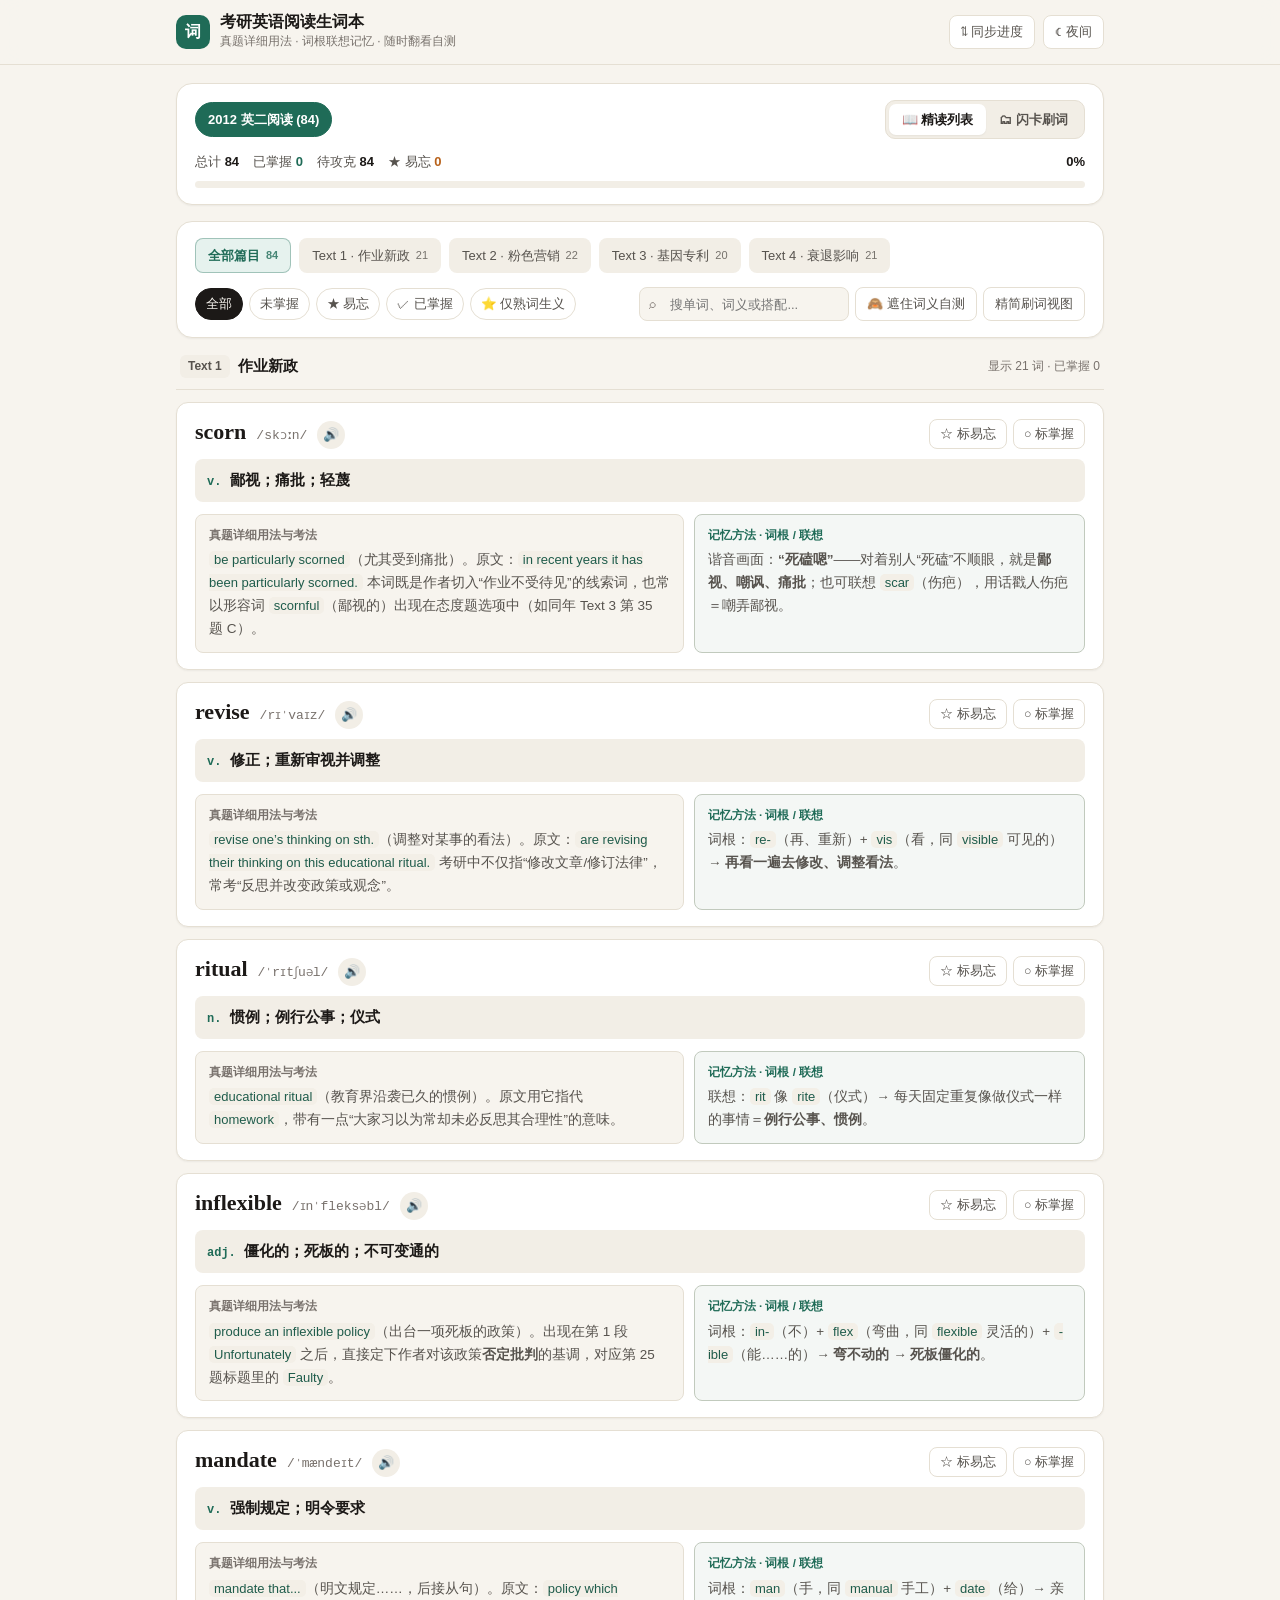
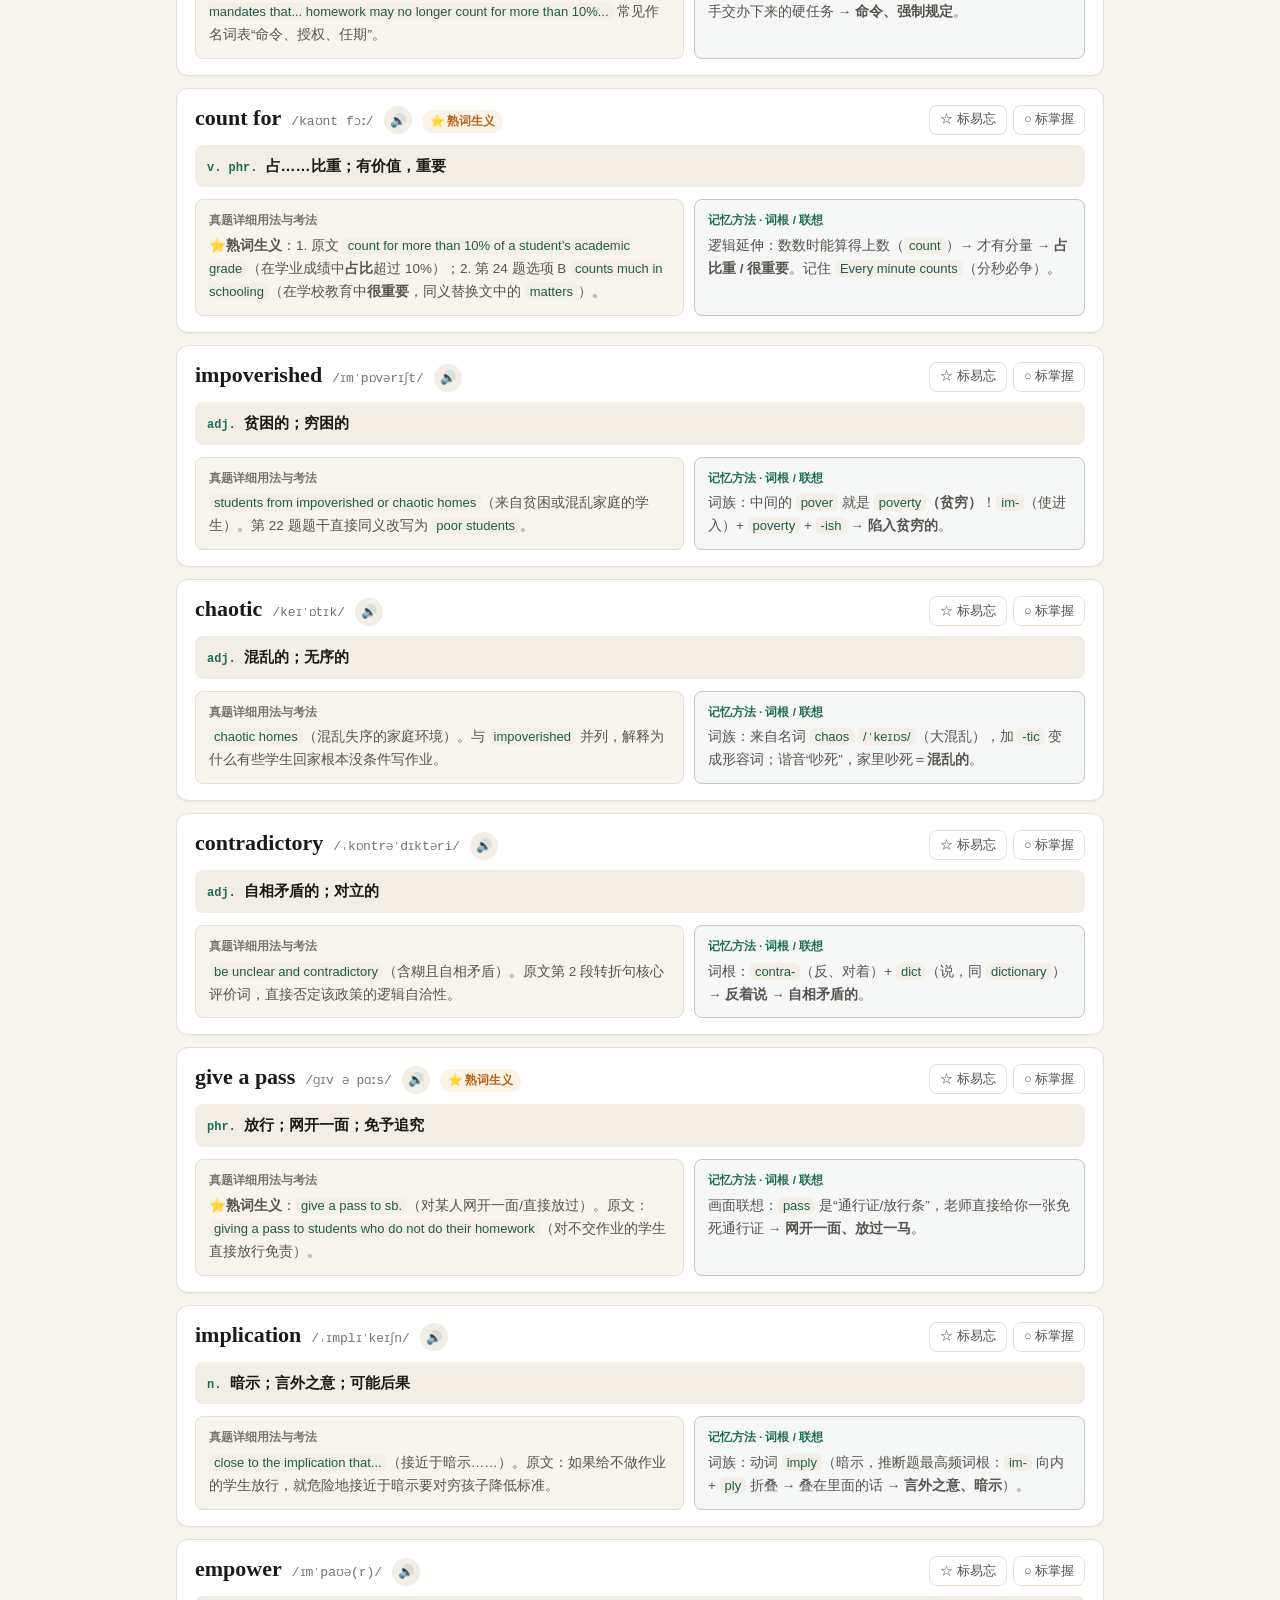
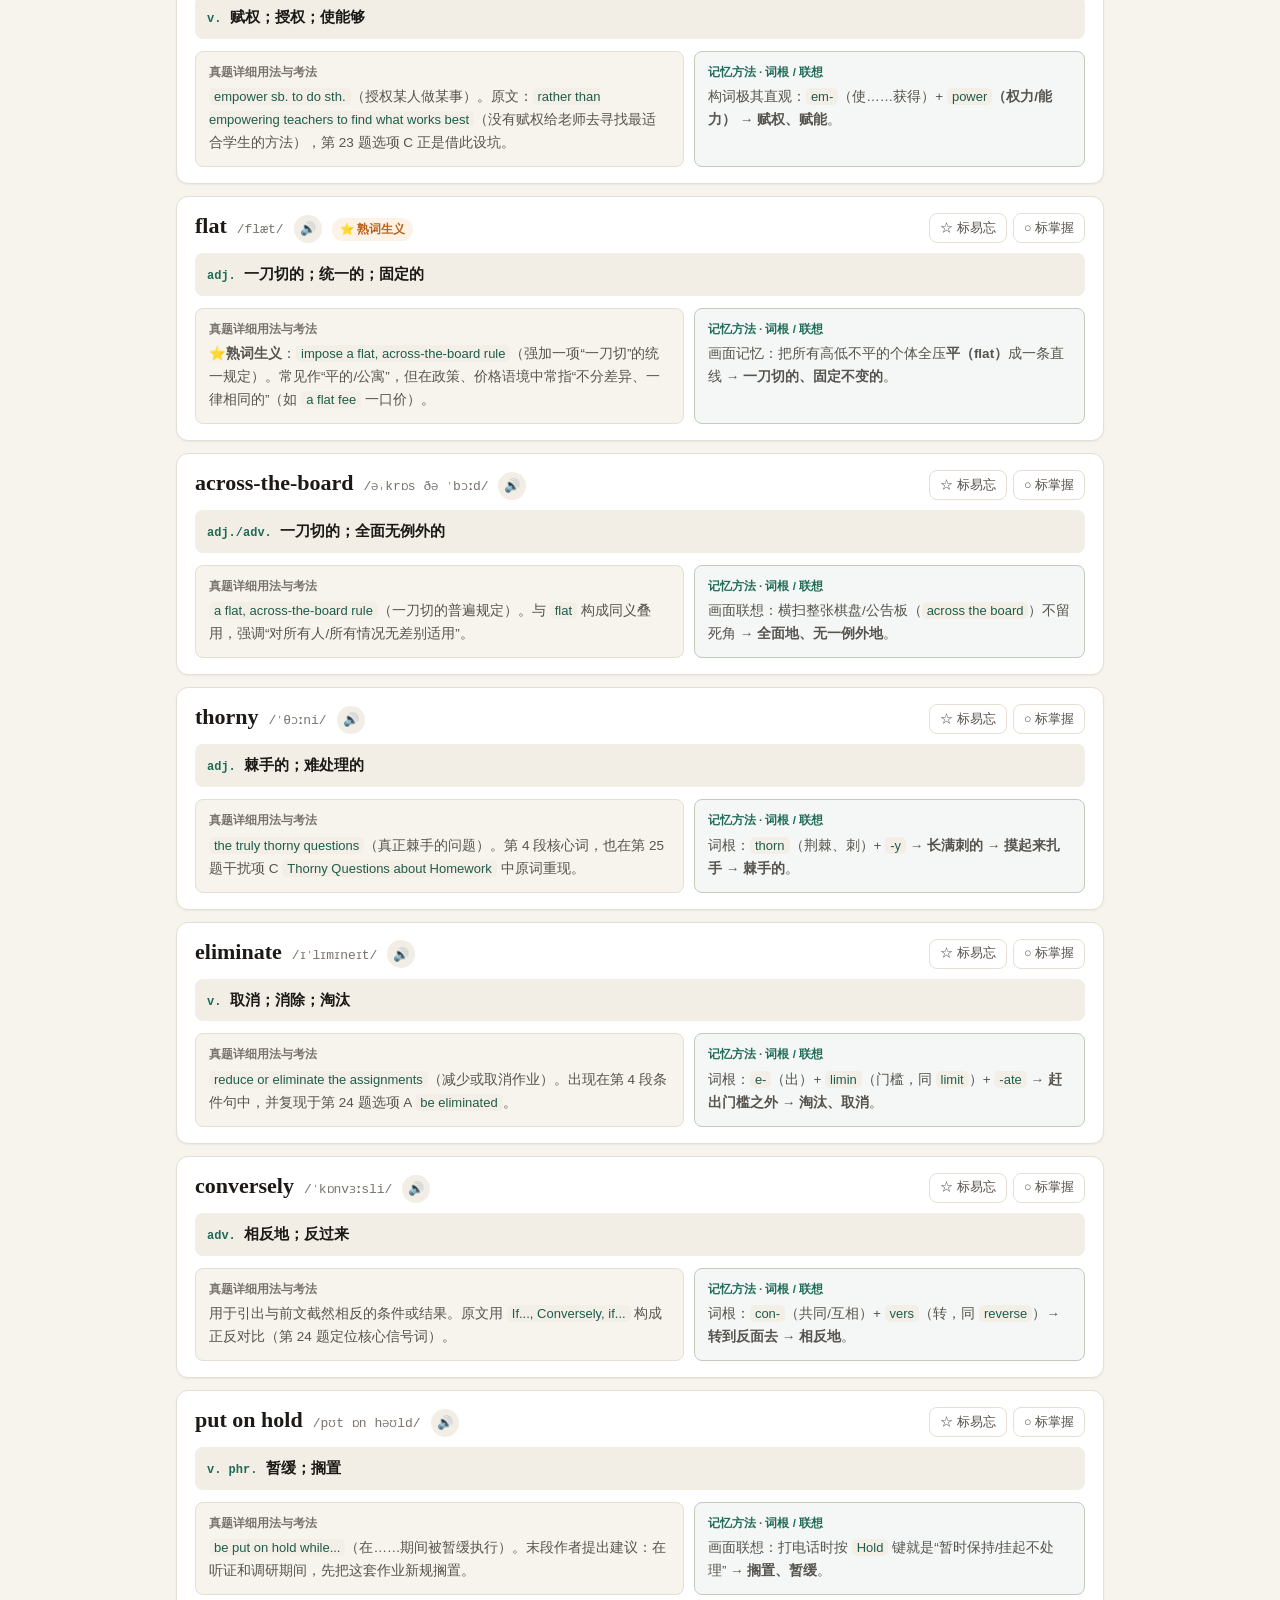
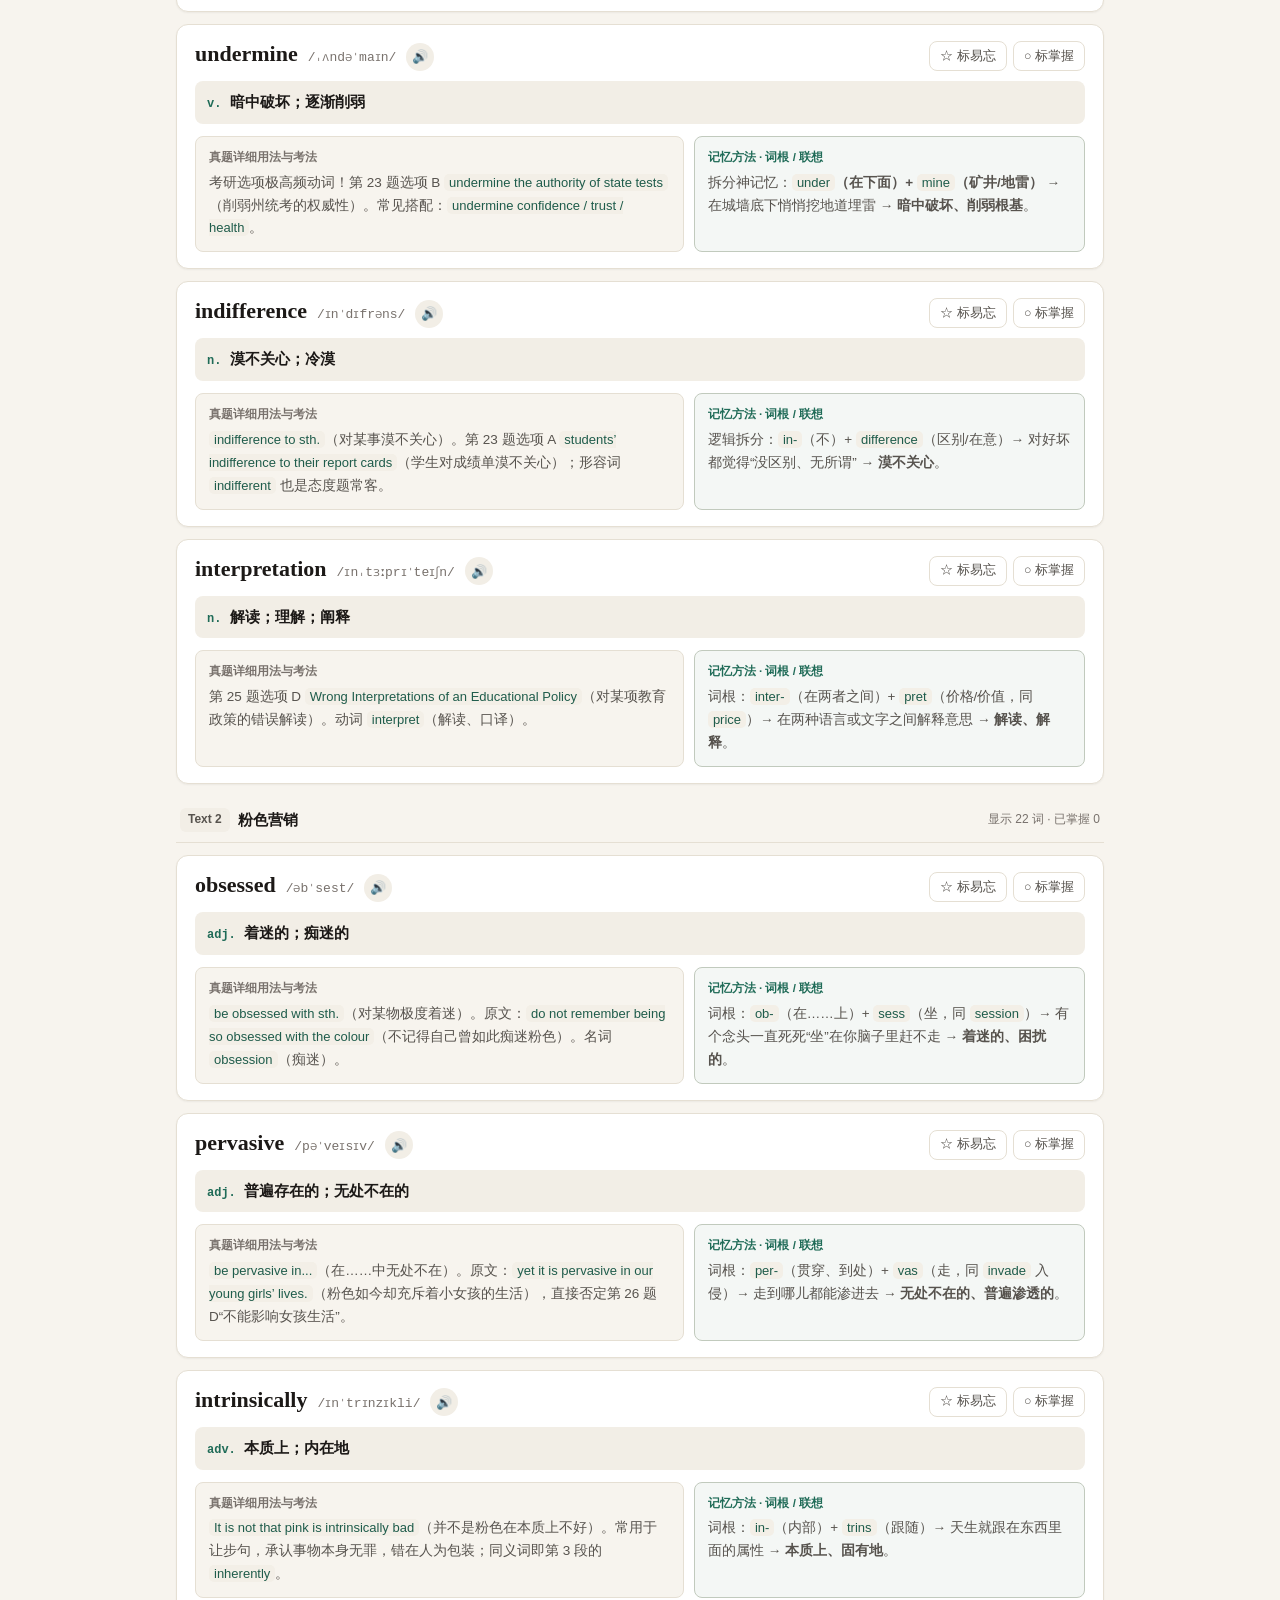
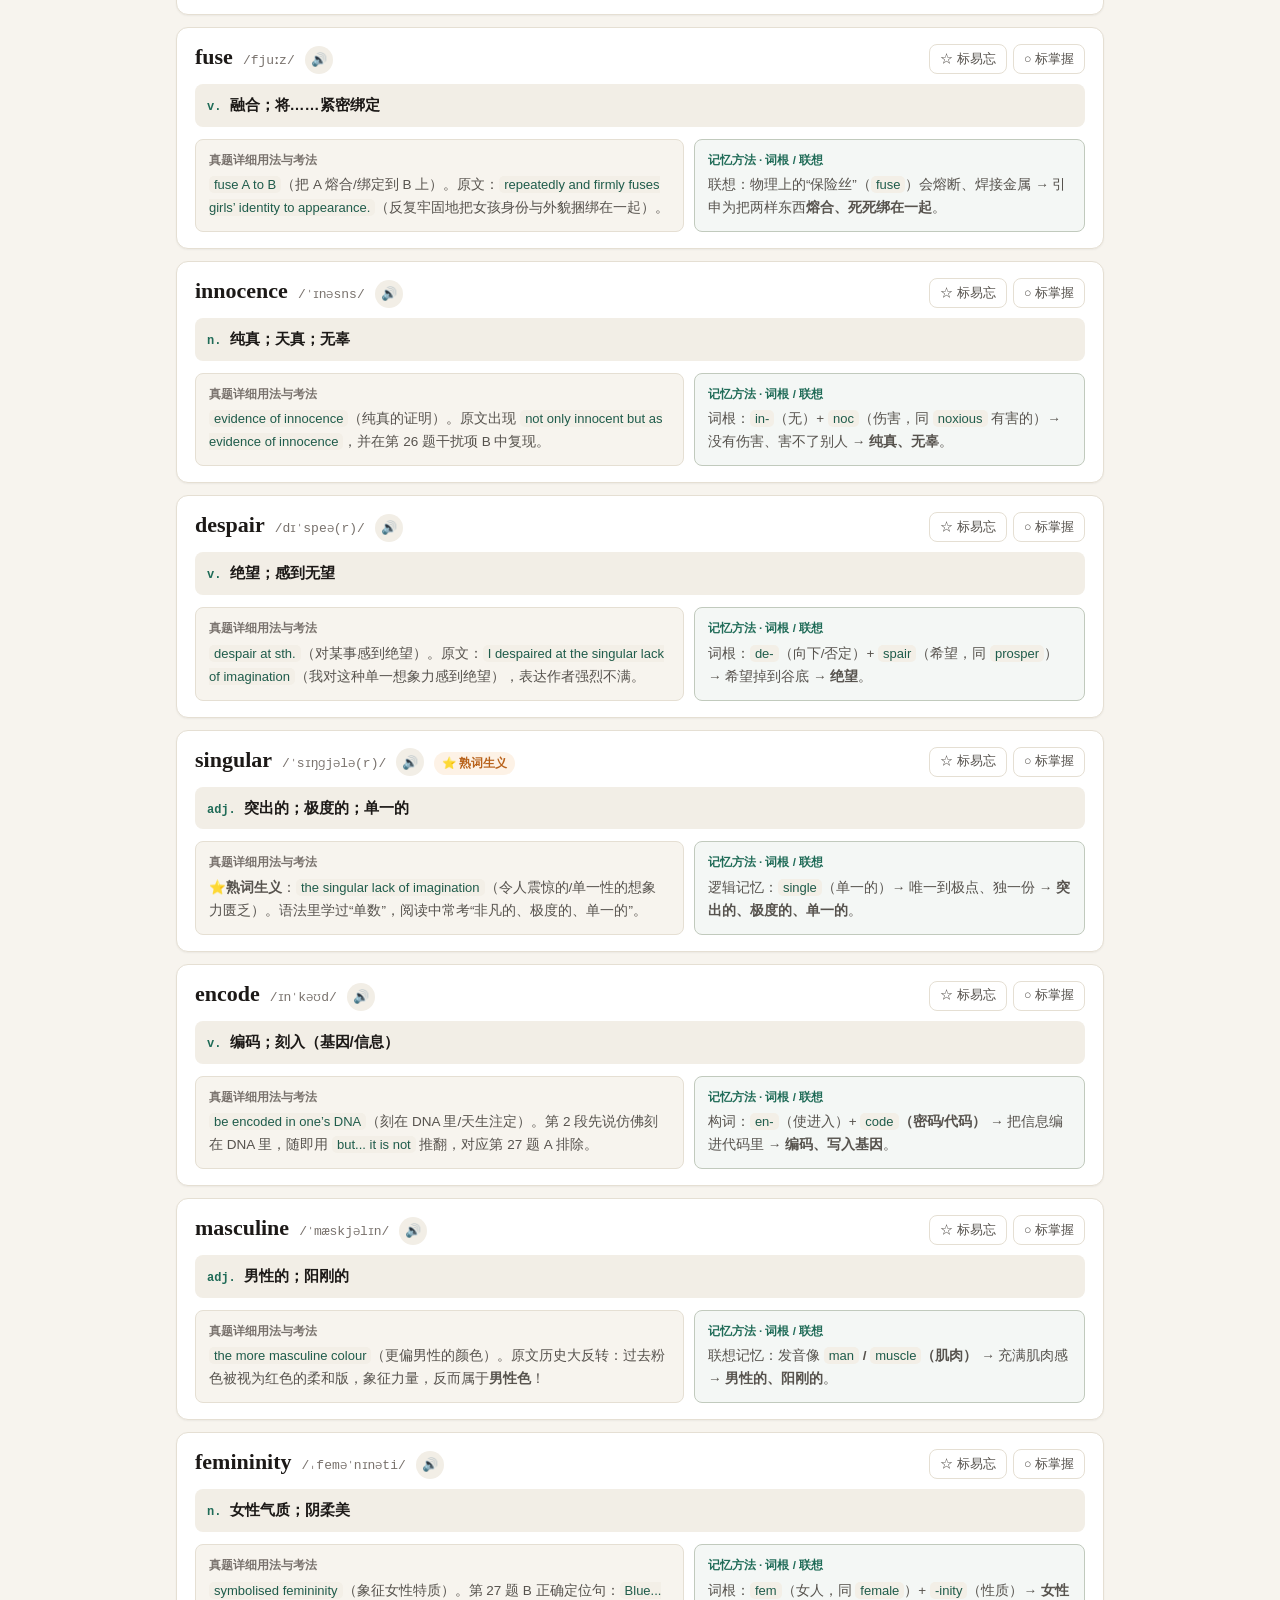
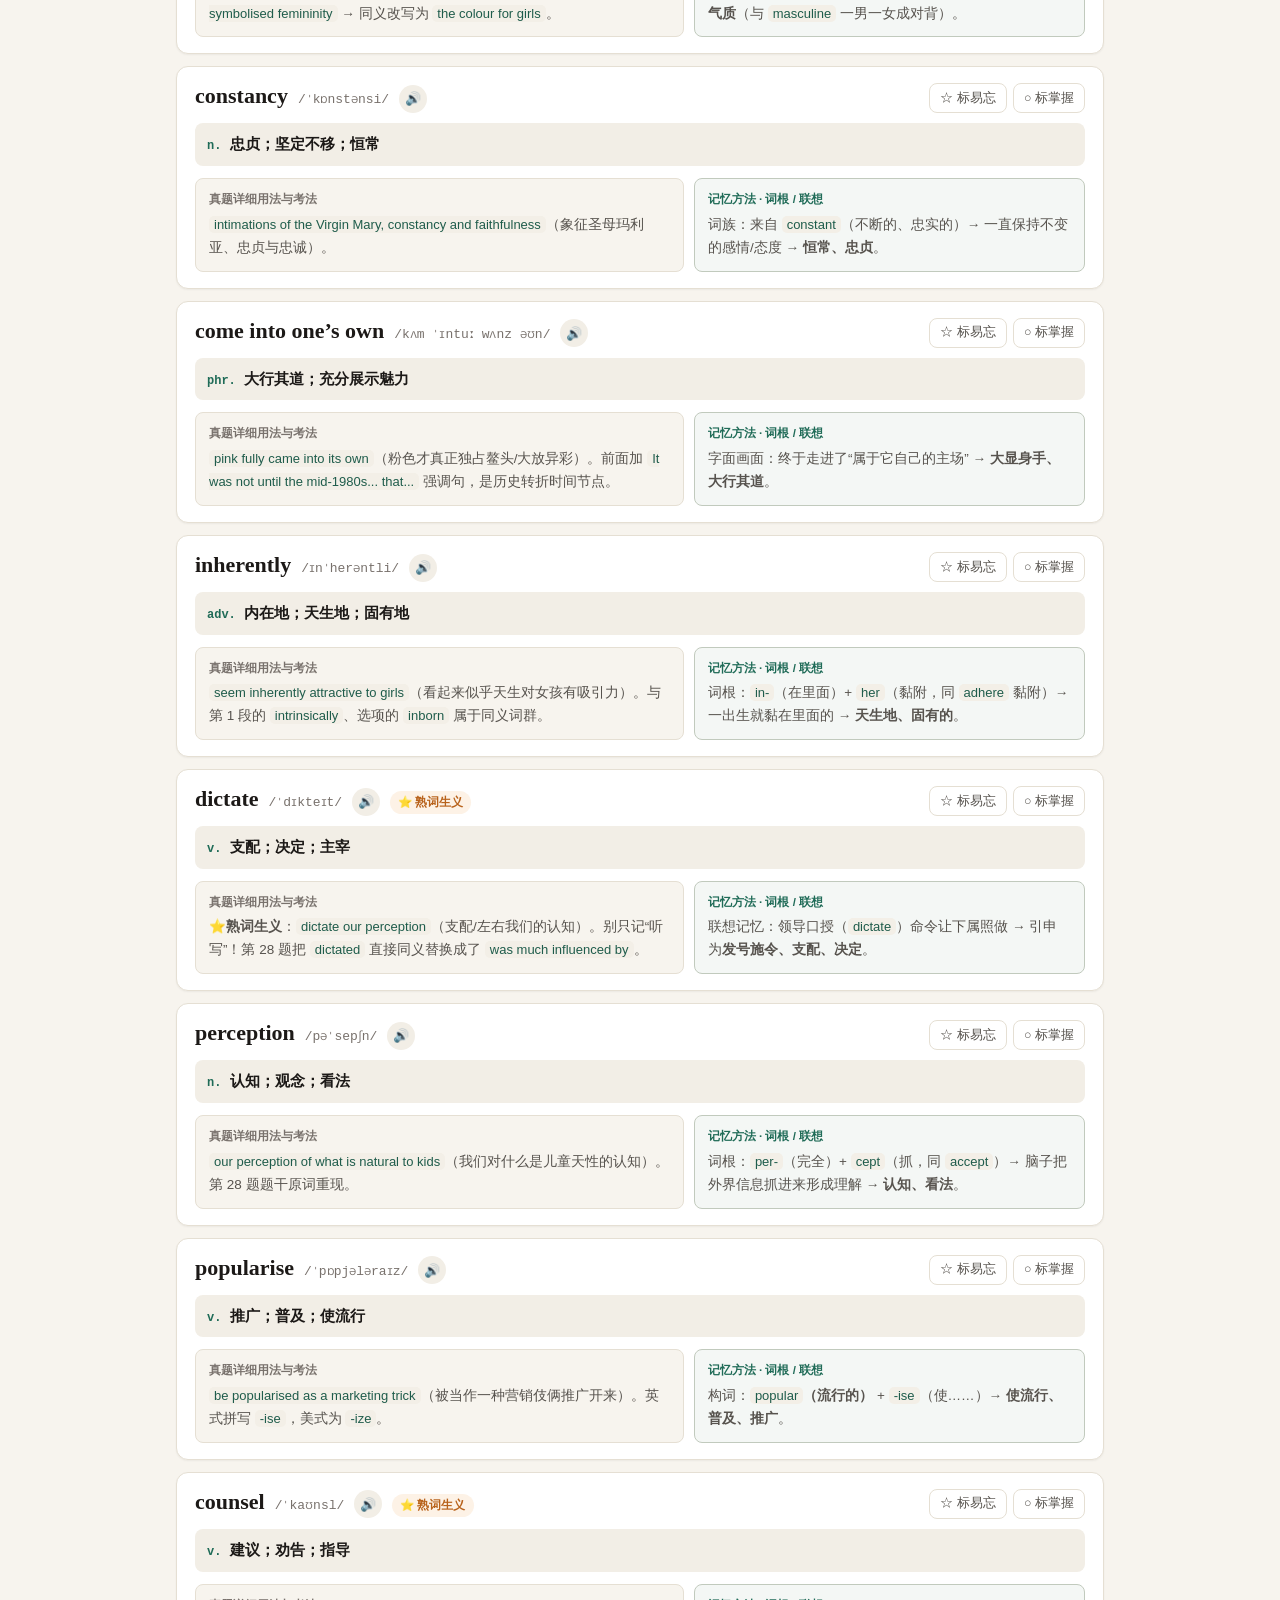
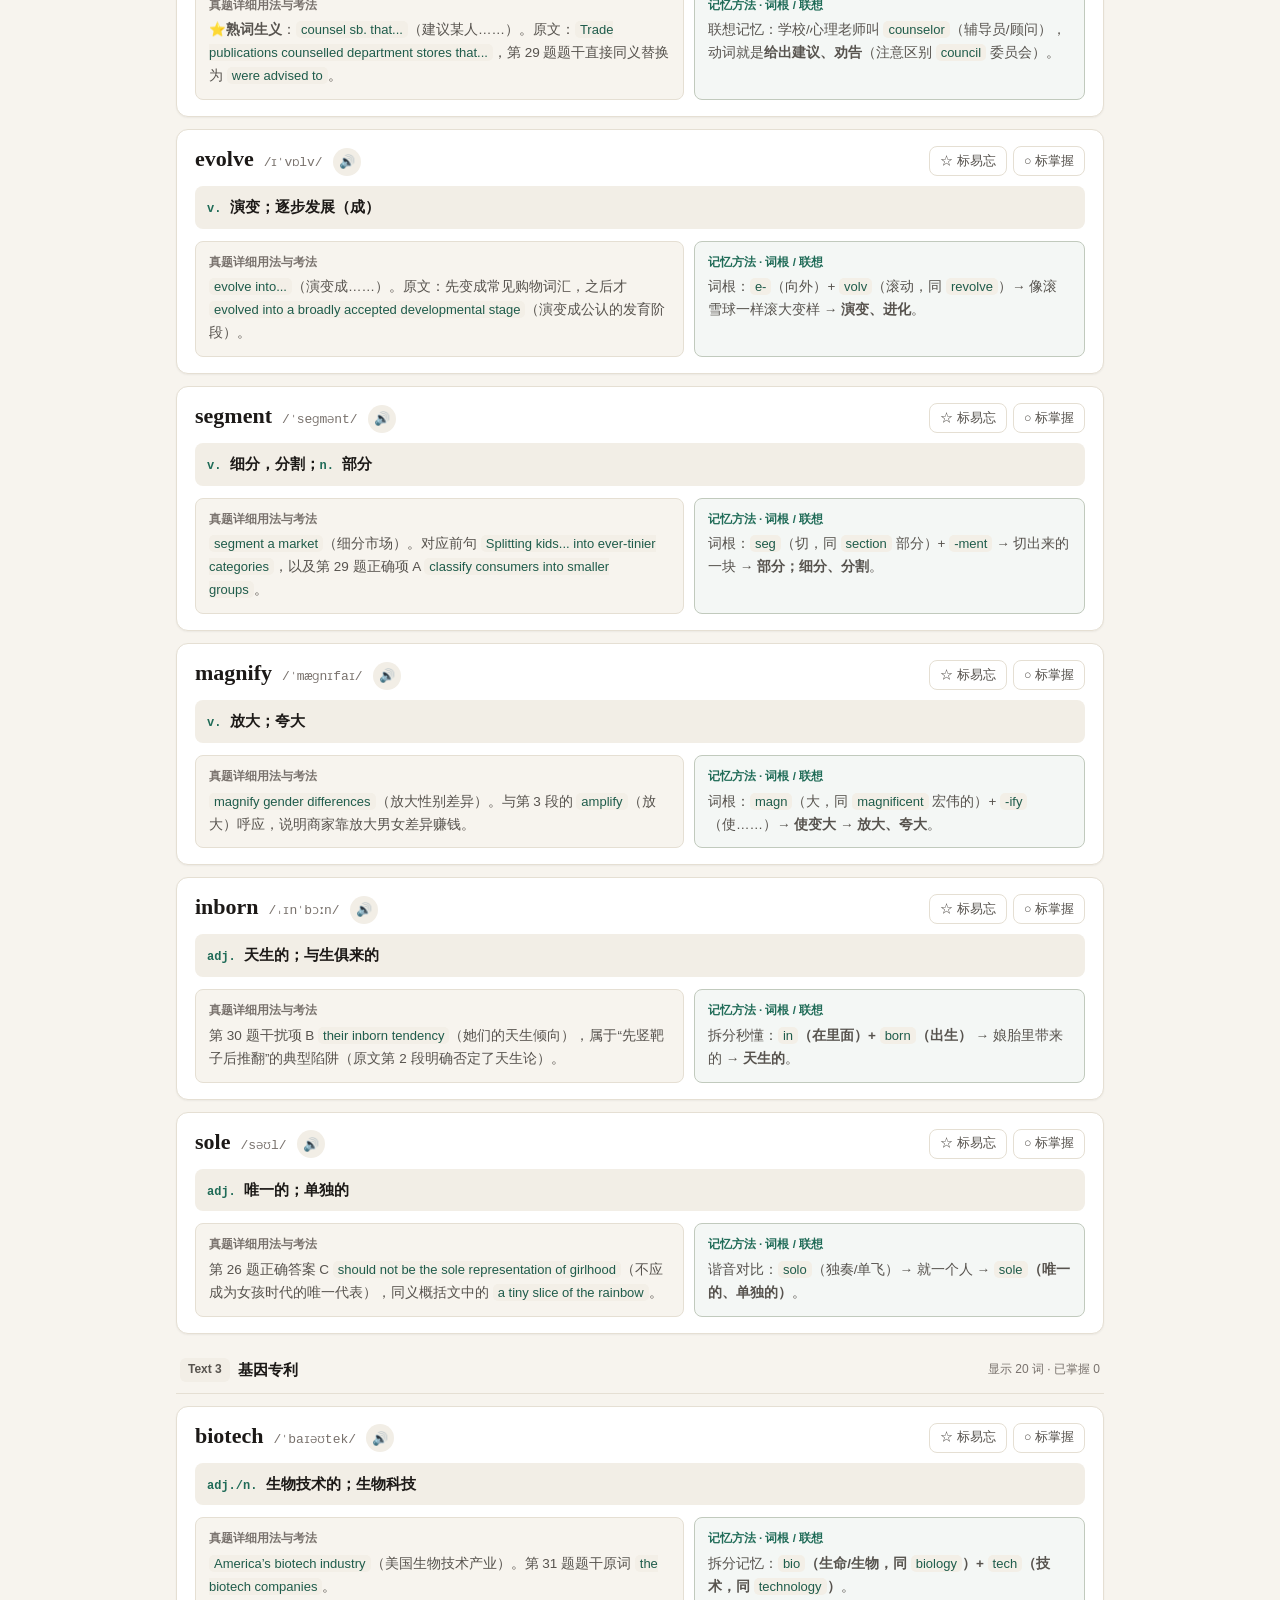
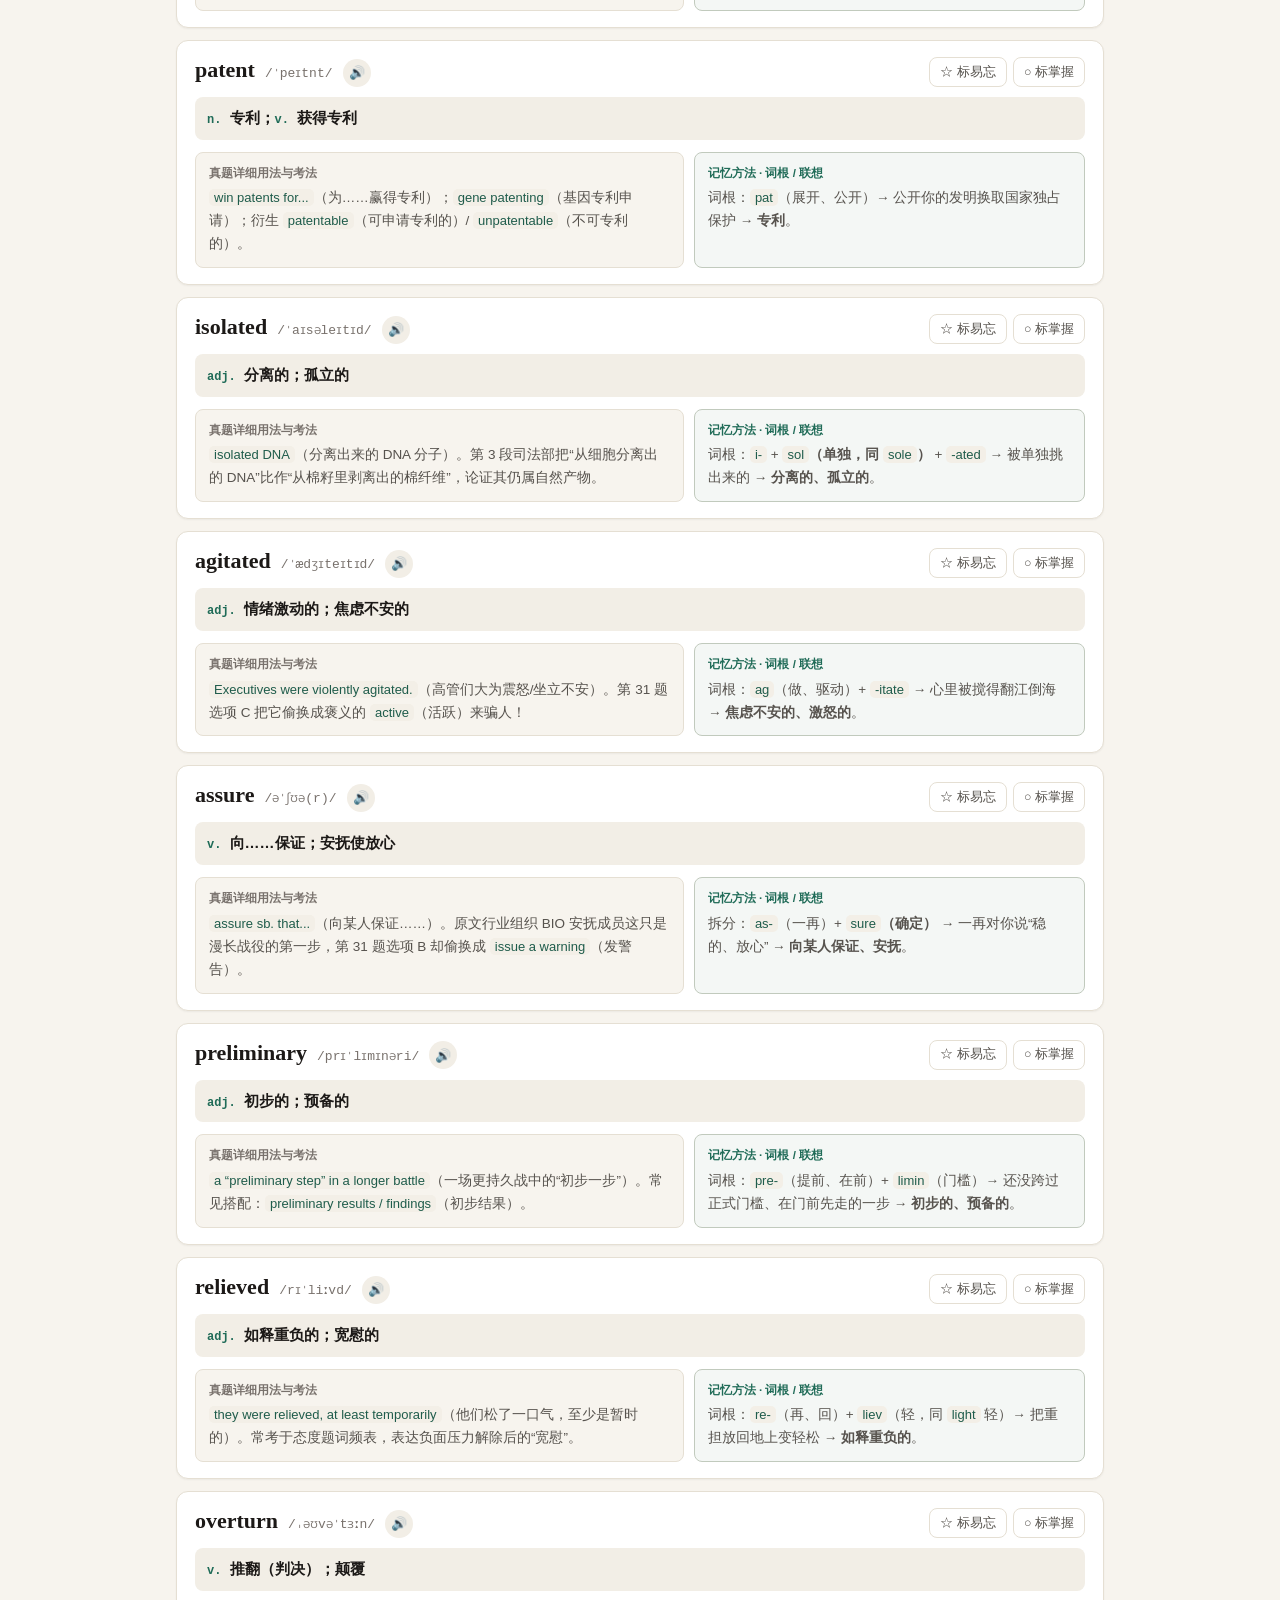
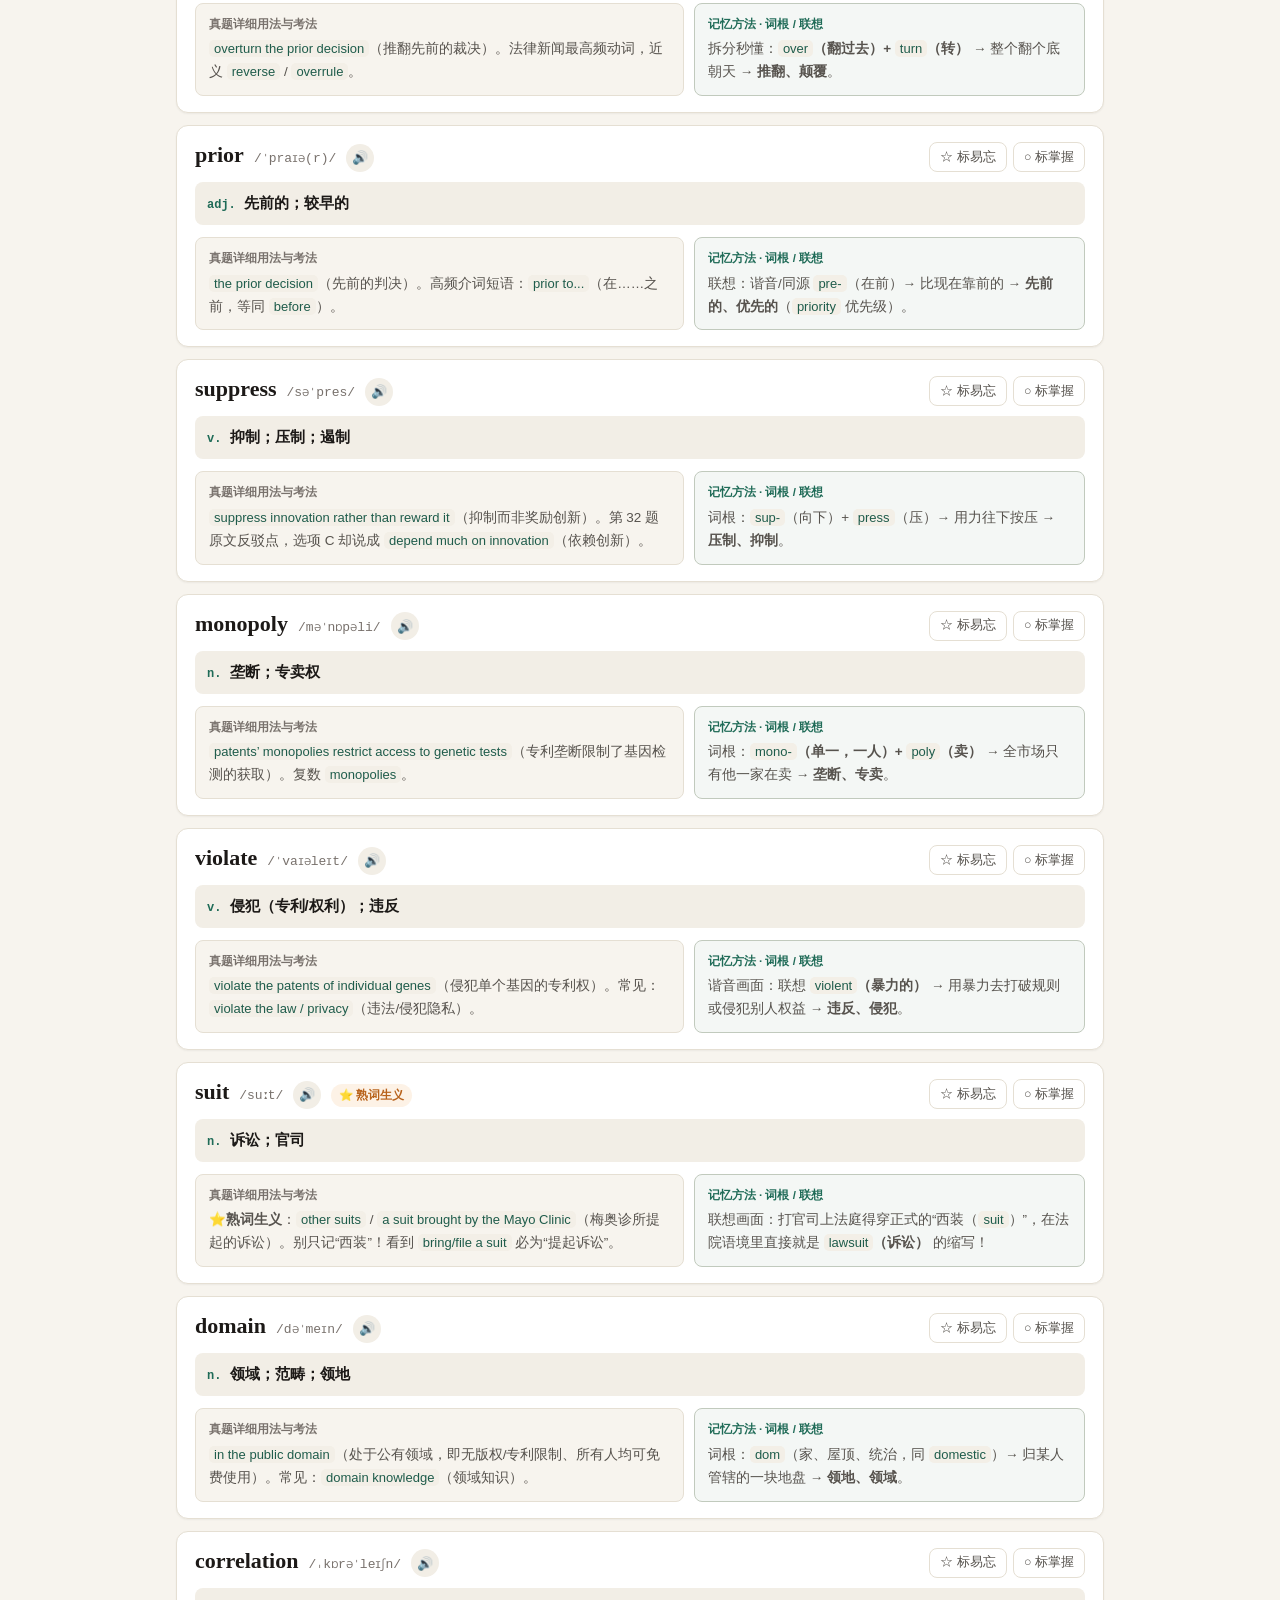
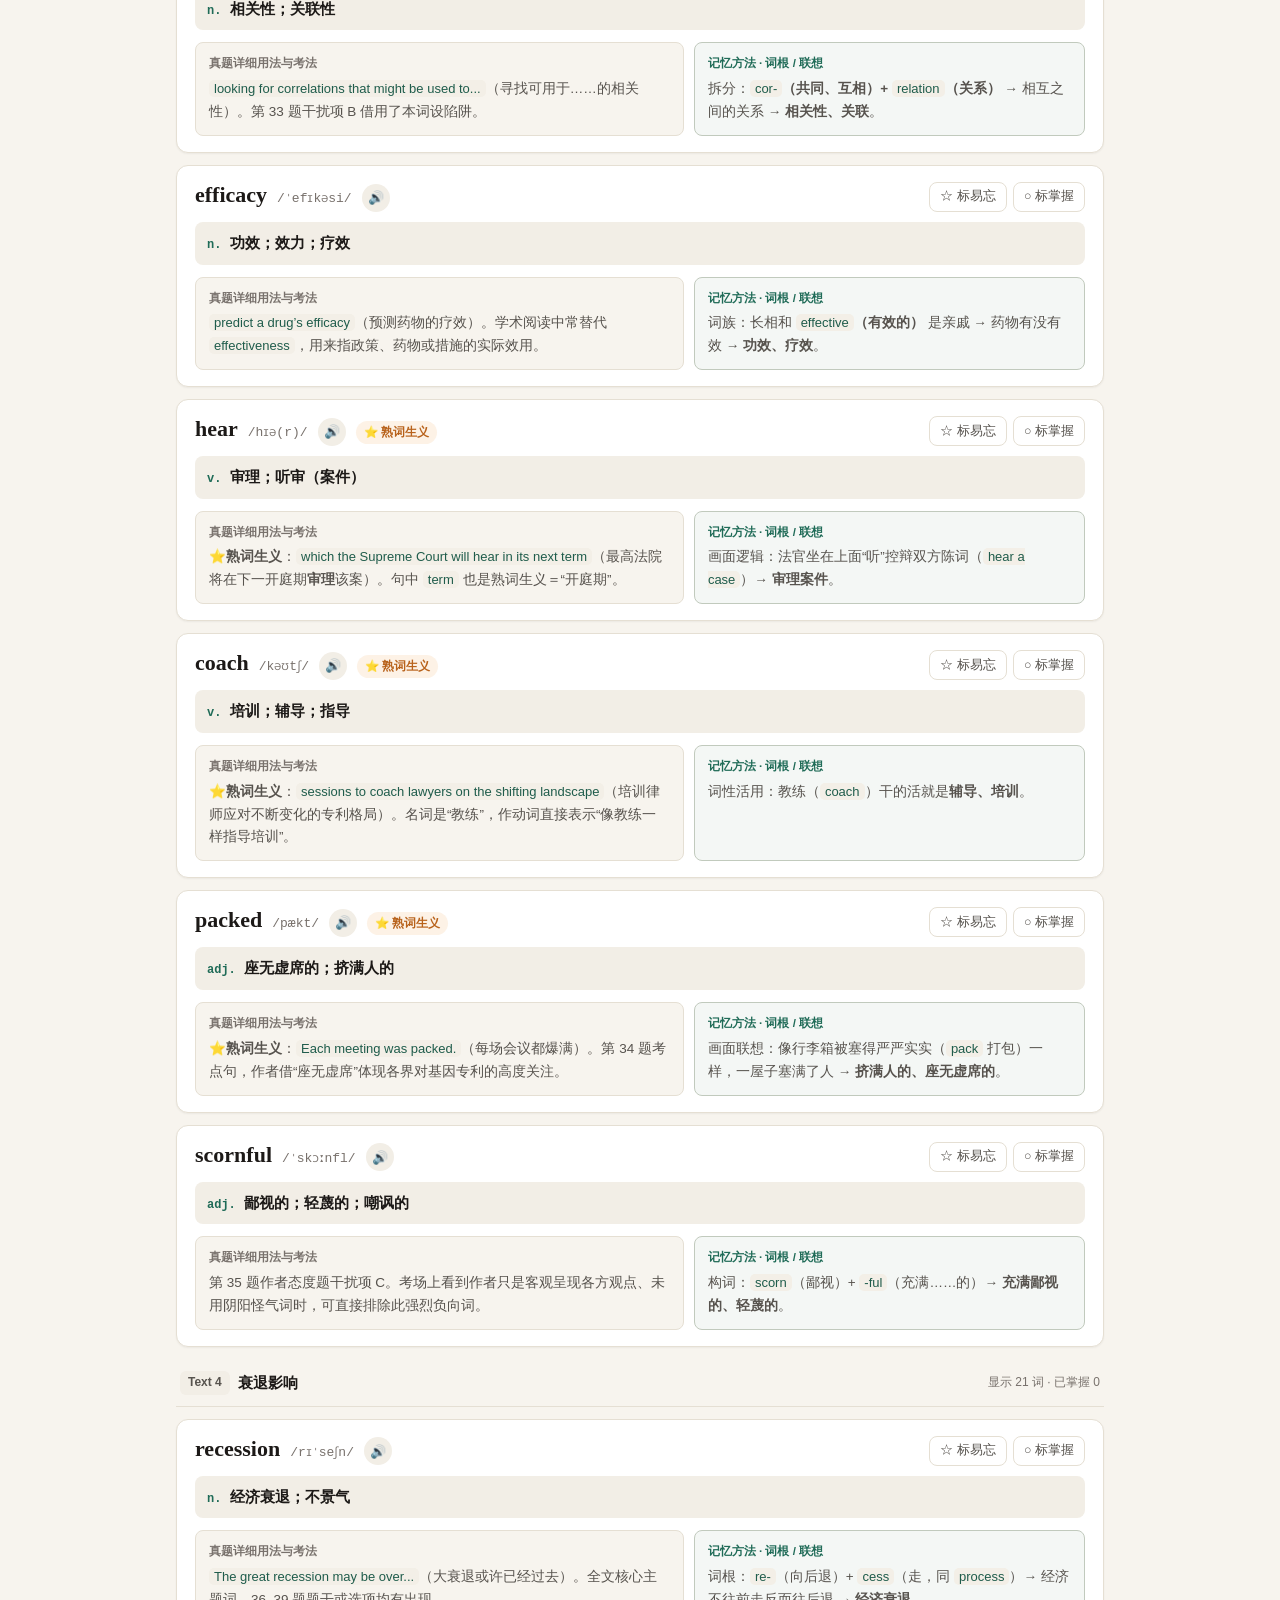
==== kaoyan_vocab_2012.html @ 37119869 "Add files via upload" ====
<!DOCTYPE html>
<html lang="zh-CN">
<head>
  <meta charset="UTF-8" />
  <meta name="viewport" content="width=device-width, initial-scale=1.0" />
  <title>考研英语阅读生词记忆本 · 2012 英二</title>
  <meta name="description" content="考研英语真题阅读核心生词本：支持真题详细用法、词根联想记忆、遮义自测、闪卡刷词与进度保存。" />
  <style>
    :root{--bg:#f7f4ee;--surface:#fff;--surface-subtle:#f2eee6;--surface-memory:#f4f7f5;--border:#e5dfd3;--border-strong:#d4cbb9;--text:#1c1917;--text-secondary:#57534e;--text-muted:#78716c;--primary:#1f6b57;--primary-hover:#175444;--primary-soft:#e6f2ee;--amber:#b8621b;--amber-soft:#fdf2e6;--danger:#b83b3b;--danger-soft:#fcecec;--code-bg:#f3efe7;--code-text:#1f5c4b;--shadow-sm:0 1px 2px rgba(28,25,23,.05);--shadow-md:0 6px 20px rgba(28,25,23,.06);--r-sm:8px;--r-md:12px;--r-lg:16px}
    [data-theme="dark"]{--bg:#141618;--surface:#1c1f22;--surface-subtle:#23272b;--surface-memory:#1a2623;--border:#2e3338;--border-strong:#3e454c;--text:#eceae5;--text-secondary:#b5b0a6;--text-muted:#8a857c;--primary:#46a88c;--primary-hover:#58ba9e;--primary-soft:#1b312b;--amber:#e2964c;--amber-soft:#31251a;--danger:#e06c6c;--danger-soft:#311d1d;--code-bg:#262b30;--code-text:#72cbb1;--shadow-sm:0 1px 2px rgba(0,0,0,.25);--shadow-md:0 8px 24px rgba(0,0,0,.35)}
    *,*::before,*::after{box-sizing:border-box}
    body{margin:0;font-family:"PingFang SC","Hiragino Sans GB","Microsoft YaHei",-apple-system,BlinkMacSystemFont,"Segoe UI",sans-serif;background:var(--bg);color:var(--text);line-height:1.65;font-size:15px;min-height:100vh;transition:background-color .2s,color .2s}
    button,input,textarea{font:inherit;color:inherit}button{cursor:pointer;border:none;background:none}
    .topbar{position:sticky;top:0;z-index:30;background:color-mix(in srgb,var(--bg) 90%,transparent);backdrop-filter:blur(12px);border-bottom:1px solid var(--border)}
    .topbar-inner{max-width:960px;margin:0 auto;padding:12px 16px;display:flex;align-items:center;justify-content:space-between;gap:12px}
    .brand{display:flex;align-items:center;gap:10px;min-width:0}
    .brand-mark{width:34px;height:34px;border-radius:10px;background:var(--primary);color:#fff;display:grid;place-items:center;font-weight:700;font-size:16px;flex-shrink:0}
    .brand-title{margin:0;font-size:16px;font-weight:700;line-height:1.25}
    .brand-sub{margin:0;font-size:12px;color:var(--text-muted);white-space:nowrap;overflow:hidden;text-overflow:ellipsis}
    .topbar-actions{display:flex;align-items:center;gap:8px;flex-shrink:0}
    .icon-btn{display:inline-flex;align-items:center;justify-content:center;gap:5px;height:34px;padding:0 11px;border-radius:var(--r-sm);border:1px solid var(--border);background:var(--surface);color:var(--text-secondary);font-size:13px;font-weight:500;transition:all .15s}
    .icon-btn:hover{border-color:var(--primary);color:var(--text)}
    .container{max-width:960px;margin:0 auto;padding:18px 16px 72px}
    .panel{background:var(--surface);border:1px solid var(--border);border-radius:var(--r-lg);padding:16px 18px;box-shadow:var(--shadow-sm);margin-bottom:16px}
    .overview-top{display:flex;flex-wrap:wrap;align-items:center;justify-content:space-between;gap:12px;margin-bottom:12px}
    .set-switcher{display:flex;flex-wrap:wrap;gap:8px}
    .set-pill{padding:6px 12px;border-radius:999px;font-size:13px;font-weight:600;border:1px solid var(--primary);background:var(--primary);color:#fff}
    .mode-switch{display:inline-flex;padding:3px;border-radius:10px;background:var(--surface-subtle);border:1px solid var(--border)}
    .mode-btn{padding:5px 13px;border-radius:7px;font-size:13px;font-weight:600;color:var(--text-secondary);transition:all .15s}
    .mode-btn.active{background:var(--surface);color:var(--text);box-shadow:var(--shadow-sm)}
    .progress-row{display:flex;flex-wrap:wrap;align-items:center;justify-content:space-between;gap:8px;font-size:13px;margin-bottom:8px}
    .progress-stats{display:flex;flex-wrap:wrap;gap:14px;color:var(--text-secondary)}
    .progress-stats strong{color:var(--text);font-variant-numeric:tabular-nums}
    .stat-m strong{color:var(--primary)}.stat-h strong{color:var(--amber)}
    .bar-track{width:100%;height:7px;border-radius:999px;background:var(--surface-subtle);overflow:hidden}
    .bar-fill{height:100%;background:var(--primary);border-radius:999px;width:0;transition:width .3s}
    .controls{display:flex;flex-direction:column;gap:12px}
    .tabs-scroll{display:flex;gap:8px;overflow-x:auto;padding-bottom:2px;scrollbar-width:none}.tabs-scroll::-webkit-scrollbar{display:none}
    .tab-btn{white-space:nowrap;padding:6px 12px;border-radius:var(--r-sm);font-size:13px;font-weight:500;color:var(--text-secondary);background:var(--surface-subtle);border:1px solid transparent;display:inline-flex;align-items:center;gap:6px;transition:all .15s}
    .tab-btn.active{background:var(--primary-soft);color:var(--primary);border-color:color-mix(in srgb,var(--primary) 35%,transparent);font-weight:600}
    .toolbar-row{display:flex;flex-wrap:wrap;align-items:center;justify-content:space-between;gap:10px}
    .filter-group,.study-toggles{display:flex;flex-wrap:wrap;align-items:center;gap:6px}
    .chip-btn{padding:5px 10px;border-radius:999px;font-size:12.5px;font-weight:500;color:var(--text-secondary);border:1px solid var(--border);background:var(--surface);transition:all .15s}
    .chip-btn.active{background:var(--text);border-color:var(--text);color:var(--bg)}
    .chip-btn.amber.active{background:var(--amber);border-color:var(--amber);color:#fff}
    .search-box{position:relative;flex:1 1 170px;max-width:230px}
    .search-input{width:100%;height:34px;padding:0 10px 0 30px;border-radius:var(--r-sm);border:1px solid var(--border);background:var(--bg);font-size:13px;outline:none}
    .search-input:focus{border-color:var(--primary)}
    .search-icon{position:absolute;left:10px;top:50%;transform:translateY(-50%);color:var(--text-muted);font-size:13px;pointer-events:none}
    .toggle-btn{height:34px;padding:0 11px;border-radius:var(--r-sm);font-size:13px;font-weight:500;border:1px solid var(--border);background:var(--surface);color:var(--text-secondary);transition:all .15s}
    .toggle-btn.active{background:var(--primary);border-color:var(--primary);color:#fff}
    .passage-section{margin-bottom:24px}
    .passage-header{display:flex;align-items:baseline;justify-content:space-between;gap:10px;padding:0 4px 10px;margin-bottom:12px;border-bottom:1px solid var(--border)}
    .passage-title{margin:0;font-size:15px;font-weight:700;display:flex;align-items:center;gap:8px}
    .passage-code{font-size:12px;font-weight:700;padding:2px 8px;border-radius:6px;background:var(--surface-subtle);color:var(--text-secondary)}
    .passage-meta{font-size:12px;color:var(--text-muted);font-variant-numeric:tabular-nums}
    .word-list{display:flex;flex-direction:column;gap:12px}
    .word-card{background:var(--surface);border:1px solid var(--border);border-radius:var(--r-md);padding:16px 18px;box-shadow:var(--shadow-sm);transition:all .15s}
    .word-card.is-mastered{opacity:.66}
    .word-card.is-hard{border-color:color-mix(in srgb,var(--amber) 45%,var(--border))}
    .card-head{display:flex;flex-wrap:wrap;align-items:flex-start;justify-content:space-between;gap:10px;margin-bottom:10px}
    .word-identity{display:flex;flex-wrap:wrap;align-items:baseline;gap:8px 10px}
    .word-text{font-family:Georgia,"Times New Roman","PingFang SC",serif;font-size:22px;font-weight:700;line-height:1.2}
    .word-ipa{font-family:ui-monospace,SFMono-Regular,Menlo,Consolas,monospace;font-size:13px;color:var(--text-muted)}
    .speak-btn{display:inline-flex;align-items:center;justify-content:center;width:28px;height:28px;border-radius:999px;background:var(--surface-subtle);color:var(--text-secondary);font-size:13px}
    .speak-btn:hover{background:var(--primary-soft);color:var(--primary)}
    .badge-sec{font-size:11.5px;font-weight:600;padding:2px 8px;border-radius:999px;background:var(--amber-soft);color:var(--amber)}
    .card-actions{display:flex;gap:6px}
    .action-pill{height:30px;padding:0 10px;border-radius:8px;font-size:12.5px;font-weight:500;border:1px solid var(--border);background:var(--surface);color:var(--text-secondary)}
    .action-pill.hard-active{background:var(--amber-soft);border-color:color-mix(in srgb,var(--amber) 40%,transparent);color:var(--amber);font-weight:600}
    .action-pill.master-active{background:var(--primary-soft);border-color:color-mix(in srgb,var(--primary) 40%,transparent);color:var(--primary);font-weight:600}
    .meaning-box{padding:9px 12px;border-radius:var(--r-sm);background:var(--surface-subtle);font-size:15px;font-weight:600;margin-bottom:12px;display:flex;align-items:center;justify-content:space-between;gap:8px}
    .meaning-box.masked{cursor:pointer;user-select:none;color:var(--text-muted);font-weight:500;font-size:13.5px;border:1px dashed var(--border-strong);background:var(--bg)}
    .pos-tag{font-family:ui-monospace,SFMono-Regular,Menlo,Consolas,monospace;font-size:12px;font-weight:600;color:var(--primary);margin-right:4px}
    .card-details{display:grid;grid-template-columns:1fr;gap:10px}
    @media(min-width:720px){.card-details{grid-template-columns:1.25fr 1fr}}
    .detail-block{padding:11px 13px;border-radius:var(--r-sm);border:1px solid var(--border);background:var(--bg);font-size:13.5px;line-height:1.7;color:var(--text-secondary)}
    .detail-block.memory{background:var(--surface-memory);border-color:color-mix(in srgb,var(--primary) 18%,var(--border))}
    .detail-label{display:block;font-size:11.5px;font-weight:700;color:var(--text-muted);margin-bottom:4px}
    .detail-block.memory .detail-label{color:var(--primary)}
    .inline-en{font-size:13px;padding:1px 5px;border-radius:5px;background:var(--code-bg);color:var(--code-text);font-weight:500;word-break:break-word}
    .details-hidden .card-details{display:none}
    .flashcard-wrap{max-width:640px;margin:0 auto}
    .fc-top{display:flex;align-items:center;justify-content:space-between;gap:10px;margin-bottom:14px;font-size:13px;color:var(--text-secondary)}
    .flashcard{background:var(--surface);border:1px solid var(--border);border-radius:var(--r-lg);padding:26px 22px;box-shadow:var(--shadow-md);min-height:290px;display:flex;flex-direction:column;justify-content:space-between}
    .fc-front{text-align:center;padding:20px 0 14px}
    .fc-passage{font-size:12px;color:var(--text-muted);margin-bottom:12px}
    .fc-word{font-family:Georgia,"Times New Roman",serif;font-size:34px;font-weight:700;margin:0 0 8px}
    .fc-ipa-row{display:inline-flex;align-items:center;gap:8px;margin-bottom:14px}
    .fc-hint-btn,.btn-primary{display:inline-flex;align-items:center;justify-content:center;padding:9px 20px;border-radius:999px;background:var(--primary);color:#fff;font-size:14px;font-weight:600}
    .btn-primary{border-radius:var(--r-sm);padding:8px 16px;font-size:13.5px}
    .fc-back{border-top:1px solid var(--border);padding-top:16px;margin-top:10px;display:flex;flex-direction:column;gap:12px}
    .fc-actions{display:grid;grid-template-columns:repeat(3,1fr);gap:10px;margin-top:8px}
    .fc-rate-btn{padding:11px 8px;border-radius:var(--r-md);font-size:13.5px;font-weight:600;border:1px solid var(--border)}
    .fc-rate-btn.forgot{color:var(--danger);background:var(--danger-soft);border-color:color-mix(in srgb,var(--danger) 30%,transparent)}
    .fc-rate-btn.fuzzy{color:var(--amber);background:var(--amber-soft);border-color:color-mix(in srgb,var(--amber) 30%,transparent)}
    .fc-rate-btn.know{color:var(--primary);background:var(--primary-soft);border-color:color-mix(in srgb,var(--primary) 30%,transparent)}
    .fc-kbd{text-align:center;font-size:12px;color:var(--text-muted);margin-top:12px}
    .empty-state{background:var(--surface);border:1px solid var(--border);border-radius:var(--r-lg);padding:42px 20px;text-align:center;color:var(--text-secondary)}
    .modal-backdrop{position:fixed;inset:0;z-index:50;background:rgba(0,0,0,.45);display:none;align-items:center;justify-content:center;padding:16px}
    .modal-backdrop.open{display:flex}
    .modal-card{width:100%;max-width:480px;background:var(--surface);border:1px solid var(--border);border-radius:var(--r-lg);padding:20px;box-shadow:var(--shadow-md)}
    .modal-head{display:flex;align-items:center;justify-content:space-between;margin-bottom:10px}
    .sync-textarea{width:100%;min-height:105px;padding:10px;border-radius:var(--r-sm);border:1px solid var(--border);background:var(--bg);font-family:ui-monospace,Menlo,monospace;font-size:12px;margin-bottom:12px}
    .toast{position:fixed;bottom:22px;left:50%;transform:translateX(-50%) translateY(16px);background:var(--text);color:var(--bg);padding:9px 16px;border-radius:999px;font-size:13px;opacity:0;pointer-events:none;transition:all .2s;z-index:60}
    .toast.show{opacity:1;transform:translateX(-50%) translateY(0)}
    .hidden{display:none!important}
    @media(max-width:560px){.brand-sub{display:none}.container{padding:14px 12px 64px}.panel,.word-card{padding:14px}.word-text{font-size:20px}.fc-word{font-size:28px}.search-box{max-width:none;flex-basis:100%}}
  </style>
</head>
<body>
  <header class="topbar">
    <div class="topbar-inner">
      <div class="brand">
        <div class="brand-mark" aria-hidden="true">词</div>
        <div>
          <h1 class="brand-title">考研英语阅读生词本</h1>
          <p class="brand-sub">真题详细用法 · 词根联想记忆 · 随时翻看自测</p>
        </div>
      </div>
      <div class="topbar-actions">
        <button type="button" class="icon-btn" id="syncBtn">⇅ 同步进度</button>
        <button type="button" class="icon-btn" id="themeBtn">☾ 夜间</button>
      </div>
    </div>
  </header>

  <main class="container">
    <section class="panel">
      <div class="overview-top">
        <div class="set-switcher"><span class="set-pill">2012 英二阅读 (84)</span></div>
        <div class="mode-switch">
          <button type="button" class="mode-btn active" id="modeListBtn">📖 精读列表</button>
          <button type="button" class="mode-btn" id="modeFlashBtn">🗂 闪卡刷词</button>
        </div>
      </div>
      <div class="progress-row">
        <div class="progress-stats">
          <span>总计 <strong id="statTotal">84</strong></span>
          <span class="stat-m">已掌握 <strong id="statMastered">0</strong></span>
          <span>待攻克 <strong id="statRemain">84</strong></span>
          <span class="stat-h">★ 易忘 <strong id="statHard">0</strong></span>
        </div>
        <strong id="progressPct">0%</strong>
      </div>
      <div class="bar-track"><div class="bar-fill" id="progressBarFill"></div></div>
    </section>

    <section class="panel controls">
      <div id="passageTabs" class="tabs-scroll"></div>
      <div class="toolbar-row">
        <div class="filter-group">
          <button type="button" class="chip-btn active" data-status="all">全部</button>
          <button type="button" class="chip-btn" data-status="unmastered">未掌握</button>
          <button type="button" class="chip-btn amber" data-status="hard">★ 易忘</button>
          <button type="button" class="chip-btn" data-status="mastered">✓ 已掌握</button>
          <button type="button" class="chip-btn amber" id="secondaryBtn">⭐ 仅熟词生义</button>
        </div>
        <div class="study-toggles">
          <div class="search-box">
            <span class="search-icon">⌕</span>
            <input id="searchInput" class="search-input" type="search" placeholder="搜单词、词义或搭配..." />
          </div>
          <button type="button" class="toggle-btn" id="maskBtn">🙈 遮住词义自测</button>
          <button type="button" class="toggle-btn" id="compactBtn">精简刷词视图</button>
        </div>
      </div>
    </section>

    <div id="mainContent"></div>
  </main>

  <div class="modal-backdrop" id="syncModal">
    <div class="modal-card">
      <div class="modal-head">
        <h2 style="margin:0;font-size:16px">同步学习进度（手机 ↔ 电脑）</h2>
        <button type="button" class="icon-btn" id="closeSyncBtn">关闭</button>
      </div>
      <p style="margin:0 0 12px;font-size:13px;color:var(--text-muted)">进度默认存在当前浏览器本地。换设备时复制下方进度码粘贴导入即可。</p>
      <textarea id="syncTextarea" class="sync-textarea" spellcheck="false"></textarea>
      <div style="display:flex;flex-wrap:wrap;justify-content:space-between;gap:8px">
        <button type="button" class="icon-btn" id="resetProgressBtn">重置进度</button>
        <div style="display:flex;gap:8px">
          <button type="button" class="icon-btn" id="copySyncBtn">复制进度码</button>
          <button type="button" class="btn-primary" id="importSyncBtn">导入覆盖</button>
        </div>
      </div>
    </div>
  </div>
  <div class="toast" id="toast"></div>
  <script>
    const VOCAB_DATA = {
      passages: [
        {
          id: "T1", code: "Text 1", title: "作业新政",
          words: [
            {id:"2012-T1-1",word:"scorn",ipa:"/skɔːn/",meaning:"`v.` 鄙视；痛批；轻蔑",usage:"`be particularly scorned`（尤其受到痛批）。原文：`in recent years it has been particularly scorned.` 本词既是作者切入“作业不受待见”的线索词，也常以形容词 `scornful`（鄙视的）出现在态度题选项中（如同年 Text 3 第 35 题 C）。",memory:"谐音画面：**“死磕嗯”**——对着别人“死磕”不顺眼，就是**鄙视、嘲讽、痛批**；也可联想 `scar`（伤疤），用话戳人伤疤＝嘲弄鄙视。",secondary:false},
            {id:"2012-T1-2",word:"revise",ipa:"/rɪˈvaɪz/",meaning:"`v.` 修正；重新审视并调整",usage:"`revise one’s thinking on sth.`（调整对某事的看法）。原文：`are revising their thinking on this educational ritual.` 考研中不仅指“修改文章/修订法律”，常考“反思并改变政策或观念”。",memory:"词根：`re-`（再、重新）+ `vis`（看，同 `visible` 可见的）→ **再看一遍去修改、调整看法**。",secondary:false},
            {id:"2012-T1-3",word:"ritual",ipa:"/ˈrɪtʃuəl/",meaning:"`n.` 惯例；例行公事；仪式",usage:"`educational ritual`（教育界沿袭已久的惯例）。原文用它指代 `homework`，带有一点“大家习以为常却未必反思其合理性”的意味。",memory:"联想：`rit` 像 `rite`（仪式）→ 每天固定重复像做仪式一样的事情＝**例行公事、惯例**。",secondary:false},
            {id:"2012-T1-4",word:"inflexible",ipa:"/ɪnˈfleksəbl/",meaning:"`adj.` 僵化的；死板的；不可变通的",usage:"`produce an inflexible policy`（出台一项死板的政策）。出现在第 1 段 `Unfortunately` 之后，直接定下作者对该政策**否定批判**的基调，对应第 25 题标题里的 `Faulty`。",memory:"词根：`in-`（不）+ `flex`（弯曲，同 `flexible` 灵活的）+ `-ible`（能……的）→ **弯不动的 → 死板僵化的**。",secondary:false},
            {id:"2012-T1-5",word:"mandate",ipa:"/ˈmændeɪt/",meaning:"`v.` 强制规定；明令要求",usage:"`mandate that...`（明文规定……，后接从句）。原文：`policy which mandates that... homework may no longer count for more than 10%...` 常见作名词表“命令、授权、任期”。",memory:"词根：`man`（手，同 `manual` 手工）+ `date`（给）→ 亲手交办下来的硬任务 → **命令、强制规定**。",secondary:false},
            {id:"2012-T1-6",word:"count for",ipa:"/kaʊnt fɔː/",meaning:"`v. phr.` 占……比重；有价值，重要",usage:"⭐**熟词生义**：1. 原文 `count for more than 10% of a student’s academic grade`（在学业成绩中**占比**超过 10%）；2. 第 24 题选项 B `counts much in schooling`（在学校教育中**很重要**，同义替换文中的 `matters`）。",memory:"逻辑延伸：数数时能算得上数（`count`）→ 才有分量 → **占比重 / 很重要**。记住 `Every minute counts`（分秒必争）。",secondary:true},
            {id:"2012-T1-7",word:"impoverished",ipa:"/ɪmˈpɒvərɪʃt/",meaning:"`adj.` 贫困的；穷困的",usage:"`students from impoverished or chaotic homes`（来自贫困或混乱家庭的学生）。第 22 题题干直接同义改写为 `poor students`。",memory:"词族：中间的 `pover` 就是 **`poverty`（贫穷）**！`im-`（使进入）+ `poverty` + `-ish` → **陷入贫穷的**。",secondary:false},
            {id:"2012-T1-8",word:"chaotic",ipa:"/keɪˈɒtɪk/",meaning:"`adj.` 混乱的；无序的",usage:"`chaotic homes`（混乱失序的家庭环境）。与 `impoverished` 并列，解释为什么有些学生回家根本没条件写作业。",memory:"词族：来自名词 **`chaos`** `/ˈkeɪɒs/`（大混乱），加 `-tic` 变成形容词；谐音“吵死”，家里吵死＝**混乱的**。",secondary:false},
            {id:"2012-T1-9",word:"contradictory",ipa:"/ˌkɒntrəˈdɪktəri/",meaning:"`adj.` 自相矛盾的；对立的",usage:"`be unclear and contradictory`（含糊且自相矛盾）。原文第 2 段转折句核心评价词，直接否定该政策的逻辑自洽性。",memory:"词根：`contra-`（反、对着）+ `dict`（说，同 `dictionary`）→ **反着说 → 自相矛盾的**。",secondary:false},
            {id:"2012-T1-10",word:"give a pass",ipa:"/ɡɪv ə pɑːs/",meaning:"`phr.` 放行；网开一面；免予追究",usage:"⭐**熟词生义**：`give a pass to sb.`（对某人网开一面/直接放过）。原文：`giving a pass to students who do not do their homework`（对不交作业的学生直接放行免责）。",memory:"画面联想：`pass` 是“通行证/放行条”，老师直接给你一张免死通行证 → **网开一面、放过一马**。",secondary:true},
            {id:"2012-T1-11",word:"implication",ipa:"/ˌɪmplɪˈkeɪʃn/",meaning:"`n.` 暗示；言外之意；可能后果",usage:"`close to the implication that...`（接近于暗示……）。原文：如果给不做作业的学生放行，就危险地接近于暗示要对穷孩子降低标准。",memory:"词族：动词 **`imply`**（暗示，推断题最高频词根：`im-` 向内 + `ply` 折叠 → 叠在里面的话 → **言外之意、暗示**）。",secondary:false},
            {id:"2012-T1-12",word:"empower",ipa:"/ɪmˈpaʊə(r)/",meaning:"`v.` 赋权；授权；使能够",usage:"`empower sb. to do sth.`（授权某人做某事）。原文：`rather than empowering teachers to find what works best`（没有赋权给老师去寻找最适合学生的方法），第 23 题选项 C 正是借此设坑。",memory:"构词极其直观：`em-`（使……获得）+ **`power`（权力/能力）** → **赋权、赋能**。",secondary:false},
            {id:"2012-T1-13",word:"flat",ipa:"/flæt/",meaning:"`adj.` 一刀切的；统一的；固定的",usage:"⭐**熟词生义**：`impose a flat, across-the-board rule`（强加一项“一刀切”的统一规定）。常见作“平的/公寓”，但在政策、价格语境中常指“不分差异、一律相同的”（如 `a flat fee` 一口价）。",memory:"画面记忆：把所有高低不平的个体全压**平（flat）**成一条直线 → **一刀切的、固定不变的**。",secondary:true},
            {id:"2012-T1-14",word:"across-the-board",ipa:"/əˌkrɒs ðə ˈbɔːd/",meaning:"`adj./adv.` 一刀切的；全面无例外的",usage:"`a flat, across-the-board rule`（一刀切的普遍规定）。与 `flat` 构成同义叠用，强调“对所有人/所有情况无差别适用”。",memory:"画面联想：横扫整张棋盘/公告板（`across the board`）不留死角 → **全面地、无一例外地**。",secondary:false},
            {id:"2012-T1-15",word:"thorny",ipa:"/ˈθɔːni/",meaning:"`adj.` 棘手的；难处理的",usage:"`the truly thorny questions`（真正棘手的问题）。第 4 段核心词，也在第 25 题干扰项 C `Thorny Questions about Homework` 中原词重现。",memory:"词根：`thorn`（荆棘、刺）+ `-y` → **长满刺的 → 摸起来扎手 → 棘手的**。",secondary:false},
            {id:"2012-T1-16",word:"eliminate",ipa:"/ɪˈlɪmɪneɪt/",meaning:"`v.` 取消；消除；淘汰",usage:"`reduce or eliminate the assignments`（减少或取消作业）。出现在第 4 段条件句中，并复现于第 24 题选项 A `be eliminated`。",memory:"词根：`e-`（出）+ `limin`（门槛，同 `limit`）+ `-ate` → **赶出门槛之外 → 淘汰、取消**。",secondary:false},
            {id:"2012-T1-17",word:"conversely",ipa:"/ˈkɒnvɜːsli/",meaning:"`adv.` 相反地；反过来",usage:"用于引出与前文截然相反的条件或结果。原文用 `If..., Conversely, if...` 构成正反对比（第 24 题定位核心信号词）。",memory:"词根：`con-`（共同/互相）+ `vers`（转，同 `reverse`）→ **转到反面去 → 相反地**。",secondary:false},
            {id:"2012-T1-18",word:"put on hold",ipa:"/pʊt ɒn həʊld/",meaning:"`v. phr.` 暂缓；搁置",usage:"`be put on hold while...`（在……期间被暂缓执行）。末段作者提出建议：在听证和调研期间，先把这套作业新规搁置。",memory:"画面联想：打电话时按 **`Hold`** 键就是“暂时保持/挂起不处理” → **搁置、暂缓**。",secondary:false},
            {id:"2012-T1-19",word:"undermine",ipa:"/ˌʌndəˈmaɪn/",meaning:"`v.` 暗中破坏；逐渐削弱",usage:"考研选项极高频动词！第 23 题选项 B `undermine the authority of state tests`（削弱州统考的权威性）。常见搭配：`undermine confidence / trust / health`。",memory:"拆分神记忆：**`under`（在下面）+ `mine`（矿井/地雷）** → 在城墙底下悄悄挖地道埋雷 → **暗中破坏、削弱根基**。",secondary:false},
            {id:"2012-T1-20",word:"indifference",ipa:"/ɪnˈdɪfrəns/",meaning:"`n.` 漠不关心；冷漠",usage:"`indifference to sth.`（对某事漠不关心）。第 23 题选项 A `students’ indifference to their report cards`（学生对成绩单漠不关心）；形容词 `indifferent` 也是态度题常客。",memory:"逻辑拆分：`in-`（不）+ `difference`（区别/在意）→ 对好坏都觉得“没区别、无所谓” → **漠不关心**。",secondary:false},
            {id:"2012-T1-21",word:"interpretation",ipa:"/ɪnˌtɜːprɪˈteɪʃn/",meaning:"`n.` 解读；理解；阐释",usage:"第 25 题选项 D `Wrong Interpretations of an Educational Policy`（对某项教育政策的错误解读）。动词 `interpret`（解读、口译）。",memory:"词根：`inter-`（在两者之间）+ `pret`（价格/价值，同 `price`）→ 在两种语言或文字之间解释意思 → **解读、解释**。",secondary:false}
          ]
        },
        {
          id: "T2", code: "Text 2", title: "粉色营销",
          words: [
            {id:"2012-T2-1",word:"obsessed",ipa:"/əbˈsest/",meaning:"`adj.` 着迷的；痴迷的",usage:"`be obsessed with sth.`（对某物极度着迷）。原文：`do not remember being so obsessed with the colour`（不记得自己曾如此痴迷粉色）。名词 `obsession`（痴迷）。",memory:"词根：`ob-`（在……上）+ `sess`（坐，同 `session`）→ 有个念头一直死死“坐”在你脑子里赶不走 → **着迷的、困扰的**。",secondary:false},
            {id:"2012-T2-2",word:"pervasive",ipa:"/pəˈveɪsɪv/",meaning:"`adj.` 普遍存在的；无处不在的",usage:"`be pervasive in...`（在……中无处不在）。原文：`yet it is pervasive in our young girls’ lives.`（粉色如今却充斥着小女孩的生活），直接否定第 26 题 D“不能影响女孩生活”。",memory:"词根：`per-`（贯穿、到处）+ `vas`（走，同 `invade` 入侵）→ 走到哪儿都能渗进去 → **无处不在的、普遍渗透的**。",secondary:false},
            {id:"2012-T2-3",word:"intrinsically",ipa:"/ɪnˈtrɪnzɪkli/",meaning:"`adv.` 本质上；内在地",usage:"`It is not that pink is intrinsically bad`（并不是粉色在本质上不好）。常用于让步句，承认事物本身无罪，错在人为包装；同义词即第 3 段的 `inherently`。",memory:"词根：`in-`（内部）+ `trins`（跟随）→ 天生就跟在东西里面的属性 → **本质上、固有地**。",secondary:false},
            {id:"2012-T2-4",word:"fuse",ipa:"/fjuːz/",meaning:"`v.` 融合；将……紧密绑定",usage:"`fuse A to B`（把 A 熔合/绑定到 B 上）。原文：`repeatedly and firmly fuses girls’ identity to appearance.`（反复牢固地把女孩身份与外貌捆绑在一起）。",memory:"联想：物理上的“保险丝”（`fuse`）会熔断、焊接金属 → 引申为把两样东西**熔合、死死绑在一起**。",secondary:false},
            {id:"2012-T2-5",word:"innocence",ipa:"/ˈɪnəsns/",meaning:"`n.` 纯真；天真；无辜",usage:"`evidence of innocence`（纯真的证明）。原文出现 `not only innocent but as evidence of innocence`，并在第 26 题干扰项 B 中复现。",memory:"词根：`in-`（无）+ `noc`（伤害，同 `noxious` 有害的）→ 没有伤害、害不了别人 → **纯真、无辜**。",secondary:false},
            {id:"2012-T2-6",word:"despair",ipa:"/dɪˈspeə(r)/",meaning:"`v.` 绝望；感到无望",usage:"`despair at sth.`（对某事感到绝望）。原文：`I despaired at the singular lack of imagination`（我对这种单一想象力感到绝望），表达作者强烈不满。",memory:"词根：`de-`（向下/否定）+ `spair`（希望，同 `prosper`）→ 希望掉到谷底 → **绝望**。",secondary:false},
            {id:"2012-T2-7",word:"singular",ipa:"/ˈsɪŋɡjələ(r)/",meaning:"`adj.` 突出的；极度的；单一的",usage:"⭐**熟词生义**：`the singular lack of imagination`（令人震惊的/单一性的想象力匮乏）。语法里学过“单数”，阅读中常考“非凡的、极度的、单一的”。",memory:"逻辑记忆：`single`（单一的）→ 唯一到极点、独一份 → **突出的、极度的、单一的**。",secondary:true},
            {id:"2012-T2-8",word:"encode",ipa:"/ɪnˈkəʊd/",meaning:"`v.` 编码；刻入（基因/信息）",usage:"`be encoded in one’s DNA`（刻在 DNA 里/天生注定）。第 2 段先说仿佛刻在 DNA 里，随即用 `but... it is not` 推翻，对应第 27 题 A 排除。",memory:"构词：`en-`（使进入）+ **`code`（密码/代码）** → 把信息编进代码里 → **编码、写入基因**。",secondary:false},
            {id:"2012-T2-9",word:"masculine",ipa:"/ˈmæskjəlɪn/",meaning:"`adj.` 男性的；阳刚的",usage:"`the more masculine colour`（更偏男性的颜色）。原文历史大反转：过去粉色被视为红色的柔和版，象征力量，反而属于**男性色**！",memory:"联想记忆：发音像 **`man` / `muscle`（肌肉）** → 充满肌肉感 → **男性的、阳刚的**。",secondary:false},
            {id:"2012-T2-10",word:"femininity",ipa:"/ˌfeməˈnɪnəti/",meaning:"`n.` 女性气质；阴柔美",usage:"`symbolised femininity`（象征女性特质）。第 27 题 B 正确定位句：`Blue... symbolised femininity` → 同义改写为 `the colour for girls`。",memory:"词根：`fem`（女人，同 `female`）+ `-inity`（性质）→ **女性气质**（与 `masculine` 一男一女成对背）。",secondary:false},
            {id:"2012-T2-11",word:"constancy",ipa:"/ˈkɒnstənsi/",meaning:"`n.` 忠贞；坚定不移；恒常",usage:"`intimations of the Virgin Mary, constancy and faithfulness`（象征圣母玛利亚、忠贞与忠诚）。",memory:"词族：来自 **`constant`**（不断的、忠实的）→ 一直保持不变的感情/态度 → **恒常、忠贞**。",secondary:false},
            {id:"2012-T2-12",word:"come into one’s own",ipa:"/kʌm ˈɪntuː wʌnz əʊn/",meaning:"`phr.` 大行其道；充分展示魅力",usage:"`pink fully came into its own`（粉色才真正独占鳌头/大放异彩）。前面加 `It was not until the mid-1980s... that...` 强调句，是历史转折时间节点。",memory:"字面画面：终于走进了“属于它自己的主场” → **大显身手、大行其道**。",secondary:false},
            {id:"2012-T2-13",word:"inherently",ipa:"/ɪnˈherəntli/",meaning:"`adv.` 内在地；天生地；固有地",usage:"`seem inherently attractive to girls`（看起来似乎天生对女孩有吸引力）。与第 1 段的 `intrinsically`、选项的 `inborn` 属于同义词群。",memory:"词根：`in-`（在里面）+ `her`（黏附，同 `adhere` 黏附）→ 一出生就黏在里面的 → **天生地、固有的**。",secondary:false},
            {id:"2012-T2-14",word:"dictate",ipa:"/ˈdɪkteɪt/",meaning:"`v.` 支配；决定；主宰",usage:"⭐**熟词生义**：`dictate our perception`（支配/左右我们的认知）。别只记“听写”！第 28 题把 `dictated` 直接同义替换成了 `was much influenced by`。",memory:"联想记忆：领导口授（`dictate`）命令让下属照做 → 引申为**发号施令、支配、决定**。",secondary:true},
            {id:"2012-T2-15",word:"perception",ipa:"/pəˈsepʃn/",meaning:"`n.` 认知；观念；看法",usage:"`our perception of what is natural to kids`（我们对什么是儿童天性的认知）。第 28 题题干原词重现。",memory:"词根：`per-`（完全）+ `cept`（抓，同 `accept`）→ 脑子把外界信息抓进来形成理解 → **认知、看法**。",secondary:false},
            {id:"2012-T2-16",word:"popularise",ipa:"/ˈpɒpjələraɪz/",meaning:"`v.` 推广；普及；使流行",usage:"`be popularised as a marketing trick`（被当作一种营销伎俩推广开来）。英式拼写 `-ise`，美式为 `-ize`。",memory:"构词：**`popular`（流行的）** + `-ise`（使……）→ **使流行、普及、推广**。",secondary:false},
            {id:"2012-T2-17",word:"counsel",ipa:"/ˈkaʊnsl/",meaning:"`v.` 建议；劝告；指导",usage:"⭐**熟词生义**：`counsel sb. that...`（建议某人……）。原文：`Trade publications counselled department stores that...`，第 29 题题干直接同义替换为 `were advised to`。",memory:"联想记忆：学校/心理老师叫 `counselor`（辅导员/顾问），动词就是**给出建议、劝告**（注意区别 `council` 委员会）。",secondary:true},
            {id:"2012-T2-18",word:"evolve",ipa:"/ɪˈvɒlv/",meaning:"`v.` 演变；逐步发展（成）",usage:"`evolve into...`（演变成……）。原文：先变成常见购物词汇，之后才 `evolved into a broadly accepted developmental stage`（演变成公认的发育阶段）。",memory:"词根：`e-`（向外）+ `volv`（滚动，同 `revolve`）→ 像滚雪球一样滚大变样 → **演变、进化**。",secondary:false},
            {id:"2012-T2-19",word:"segment",ipa:"/ˈseɡmənt/",meaning:"`v.` 细分，分割；`n.` 部分",usage:"`segment a market`（细分市场）。对应前句 `Splitting kids... into ever-tinier categories`，以及第 29 题正确项 A `classify consumers into smaller groups`。",memory:"词根：`seg`（切，同 `section` 部分）+ `-ment` → 切出来的一块 → **部分；细分、分割**。",secondary:false},
            {id:"2012-T2-20",word:"magnify",ipa:"/ˈmæɡnɪfaɪ/",meaning:"`v.` 放大；夸大",usage:"`magnify gender differences`（放大性别差异）。与第 3 段的 `amplify`（放大）呼应，说明商家靠放大男女差异赚钱。",memory:"词根：`magn`（大，同 `magnificent` 宏伟的）+ `-ify`（使……）→ **使变大 → 放大、夸大**。",secondary:false},
            {id:"2012-T2-21",word:"inborn",ipa:"/ˌɪnˈbɔːn/",meaning:"`adj.` 天生的；与生俱来的",usage:"第 30 题干扰项 B `their inborn tendency`（她们的天生倾向），属于“先竖靶子后推翻”的典型陷阱（原文第 2 段明确否定了天生论）。",memory:"拆分秒懂：**`in`（在里面）+ `born`（出生）** → 娘胎里带来的 → **天生的**。",secondary:false},
            {id:"2012-T2-22",word:"sole",ipa:"/səʊl/",meaning:"`adj.` 唯一的；单独的",usage:"第 26 题正确答案 C `should not be the sole representation of girlhood`（不应成为女孩时代的唯一代表），同义概括文中的 `a tiny slice of the rainbow`。",memory:"谐音对比：`solo`（独奏/单飞）→ 就一个人 → **`sole`（唯一的、单独的）**。",secondary:false}
          ]
        },
        {
          id: "T3", code: "Text 3", title: "基因专利",
          words: [
            {id:"2012-T3-1",word:"biotech",ipa:"/ˈbaɪəʊtek/",meaning:"`adj./n.` 生物技术的；生物科技",usage:"`America’s biotech industry`（美国生物技术产业）。第 31 题题干原词 `the biotech companies`。",memory:"拆分记忆：**`bio`（生命/生物，同 `biology`）+ `tech`（技术，同 `technology`）**。",secondary:false},
            {id:"2012-T3-2",word:"patent",ipa:"/ˈpeɪtnt/",meaning:"`n.` 专利；`v.` 获得专利",usage:"`win patents for...`（为……赢得专利）；`gene patenting`（基因专利申请）；衍生 `patentable`（可申请专利的）/ `unpatentable`（不可专利的）。",memory:"词根：`pat`（展开、公开）→ 公开你的发明换取国家独占保护 → **专利**。",secondary:false},
            {id:"2012-T3-3",word:"isolated",ipa:"/ˈaɪsəleɪtɪd/",meaning:"`adj.` 分离的；孤立的",usage:"`isolated DNA`（分离出来的 DNA 分子）。第 3 段司法部把“从细胞分离出的 DNA”比作“从棉籽里剥离出的棉纤维”，论证其仍属自然产物。",memory:"词根：`i-` + **`sol`（单独，同 `sole`）** + `-ated` → 被单独挑出来的 → **分离的、孤立的**。",secondary:false},
            {id:"2012-T3-4",word:"agitated",ipa:"/ˈædʒɪteɪtɪd/",meaning:"`adj.` 情绪激动的；焦虑不安的",usage:"`Executives were violently agitated.`（高管们大为震怒/坐立不安）。第 31 题选项 C 把它偷换成褒义的 `active`（活跃）来骗人！",memory:"词根：`ag`（做、驱动）+ `-itate` → 心里被搅得翻江倒海 → **焦虑不安的、激怒的**。",secondary:false},
            {id:"2012-T3-5",word:"assure",ipa:"/əˈʃʊə(r)/",meaning:"`v.` 向……保证；安抚使放心",usage:"`assure sb. that...`（向某人保证……）。原文行业组织 BIO 安抚成员这只是漫长战役的第一步，第 31 题选项 B 却偷换成 `issue a warning`（发警告）。",memory:"拆分：`as-`（一再）+ **`sure`（确定）** → 一再对你说“稳的、放心” → **向某人保证、安抚**。",secondary:false},
            {id:"2012-T3-6",word:"preliminary",ipa:"/prɪˈlɪmɪnəri/",meaning:"`adj.` 初步的；预备的",usage:"`a “preliminary step” in a longer battle`（一场更持久战中的“初步一步”）。常见搭配：`preliminary results / findings`（初步结果）。",memory:"词根：`pre-`（提前、在前）+ `limin`（门槛）→ 还没跨过正式门槛、在门前先走的一步 → **初步的、预备的**。",secondary:false},
            {id:"2012-T3-7",word:"relieved",ipa:"/rɪˈliːvd/",meaning:"`adj.` 如释重负的；宽慰的",usage:"`they were relieved, at least temporarily`（他们松了一口气，至少是暂时的）。常考于态度题词频表，表达负面压力解除后的“宽慰”。",memory:"词根：`re-`（再、回）+ `liev`（轻，同 `light` 轻）→ 把重担放回地上变轻松 → **如释重负的**。",secondary:false},
            {id:"2012-T3-8",word:"overturn",ipa:"/ˌəʊvəˈtɜːn/",meaning:"`v.` 推翻（判决）；颠覆",usage:"`overturn the prior decision`（推翻先前的裁决）。法律新闻最高频动词，近义 `reverse` / `overrule`。",memory:"拆分秒懂：**`over`（翻过去）+ `turn`（转）** → 整个翻个底朝天 → **推翻、颠覆**。",secondary:false},
            {id:"2012-T3-9",word:"prior",ipa:"/ˈpraɪə(r)/",meaning:"`adj.` 先前的；较早的",usage:"`the prior decision`（先前的判决）。高频介词短语：`prior to...`（在……之前，等同 `before`）。",memory:"联想：谐音/同源 `pre-`（在前）→ 比现在靠前的 → **先前的、优先的**（`priority` 优先级）。",secondary:false},
            {id:"2012-T3-10",word:"suppress",ipa:"/səˈpres/",meaning:"`v.` 抑制；压制；遏制",usage:"`suppress innovation rather than reward it`（抑制而非奖励创新）。第 32 题原文反驳点，选项 C 却说成 `depend much on innovation`（依赖创新）。",memory:"词根：`sup-`（向下）+ `press`（压）→ 用力往下按压 → **压制、抑制**。",secondary:false},
            {id:"2012-T3-11",word:"monopoly",ipa:"/məˈnɒpəli/",meaning:"`n.` 垄断；专卖权",usage:"`patents’ monopolies restrict access to genetic tests`（专利垄断限制了基因检测的获取）。复数 `monopolies`。",memory:"词根：**`mono-`（单一，一人）+ `poly`（卖）** → 全市场只有他一家在卖 → **垄断、专卖**。",secondary:false},
            {id:"2012-T3-12",word:"violate",ipa:"/ˈvaɪəleɪt/",meaning:"`v.` 侵犯（专利/权利）；违反",usage:"`violate the patents of individual genes`（侵犯单个基因的专利权）。常见：`violate the law / privacy`（违法/侵犯隐私）。",memory:"谐音画面：联想 **`violent`（暴力的）** → 用暴力去打破规则或侵犯别人权益 → **违反、侵犯**。",secondary:false},
            {id:"2012-T3-13",word:"suit",ipa:"/suːt/",meaning:"`n.` 诉讼；官司",usage:"⭐**熟词生义**：`other suits` / `a suit brought by the Mayo Clinic`（梅奥诊所提起的诉讼）。别只记“西装”！看到 `bring/file a suit` 必为“提起诉讼”。",memory:"联想画面：打官司上法庭得穿正式的“西装（`suit`）”，在法院语境里直接就是 **`lawsuit`（诉讼）** 的缩写！",secondary:true},
            {id:"2012-T3-14",word:"domain",ipa:"/dəˈmeɪn/",meaning:"`n.` 领域；范畴；领地",usage:"`in the public domain`（处于公有领域，即无版权/专利限制、所有人均可免费使用）。常见：`domain knowledge`（领域知识）。",memory:"词根：`dom`（家、屋顶、统治，同 `domestic`）→ 归某人管辖的一块地盘 → **领地、领域**。",secondary:false},
            {id:"2012-T3-15",word:"correlation",ipa:"/ˌkɒrəˈleɪʃn/",meaning:"`n.` 相关性；关联性",usage:"`looking for correlations that might be used to...`（寻找可用于……的相关性）。第 33 题干扰项 B 借用了本词设陷阱。",memory:"拆分：**`cor-`（共同、互相）+ `relation`（关系）** → 相互之间的关系 → **相关性、关联**。",secondary:false},
            {id:"2012-T3-16",word:"efficacy",ipa:"/ˈefɪkəsi/",meaning:"`n.` 功效；效力；疗效",usage:"`predict a drug’s efficacy`（预测药物的疗效）。学术阅读中常替代 `effectiveness`，用来指政策、药物或措施的实际效用。",memory:"词族：长相和 **`effective`（有效的）** 是亲戚 → 药物有没有效 → **功效、疗效**。",secondary:false},
            {id:"2012-T3-17",word:"hear",ipa:"/hɪə(r)/",meaning:"`v.` 审理；听审（案件）",usage:"⭐**熟词生义**：`which the Supreme Court will hear in its next term`（最高法院将在下一开庭期**审理**该案）。句中 `term` 也是熟词生义＝“开庭期”。",memory:"画面逻辑：法官坐在上面“听”控辩双方陈词（`hear a case`）→ **审理案件**。",secondary:true},
            {id:"2012-T3-18",word:"coach",ipa:"/kəʊtʃ/",meaning:"`v.` 培训；辅导；指导",usage:"⭐**熟词生义**：`sessions to coach lawyers on the shifting landscape`（培训律师应对不断变化的专利格局）。名词是“教练”，作动词直接表示“像教练一样指导培训”。",memory:"词性活用：教练（`coach`）干的活就是**辅导、培训**。",secondary:true},
            {id:"2012-T3-19",word:"packed",ipa:"/pækt/",meaning:"`adj.` 座无虚席的；挤满人的",usage:"⭐**熟词生义**：`Each meeting was packed.`（每场会议都爆满）。第 34 题考点句，作者借“座无虚席”体现各界对基因专利的高度关注。",memory:"画面联想：像行李箱被塞得严严实实（`pack` 打包）一样，一屋子塞满了人 → **挤满人的、座无虚席的**。",secondary:true},
            {id:"2012-T3-20",word:"scornful",ipa:"/ˈskɔːnfl/",meaning:"`adj.` 鄙视的；轻蔑的；嘲讽的",usage:"第 35 题作者态度题干扰项 C。考场上看到作者只是客观呈现各方观点、未用阴阳怪气词时，可直接排除此强烈负向词。",memory:"构词：`scorn`（鄙视）+ `-ful`（充满……的）→ **充满鄙视的、轻蔑的**。",secondary:false}
          ]
        },
        {
          id: "T4", code: "Text 4", title: "衰退影响",
          words: [
            {id:"2012-T4-1",word:"recession",ipa:"/rɪˈseʃn/",meaning:"`n.` 经济衰退；不景气",usage:"`The great recession may be over...`（大衰退或许已经过去）。全文核心主题词，36–39 题题干或选项均有出现。",memory:"词根：`re-`（向后退）+ `cess`（走，同 `process`）→ 经济不往前走反而往后退 → **经济衰退**。",secondary:false},
            {id:"2012-T4-2",word:"silver lining",ipa:"/ˈsɪlvə ˈlaɪnɪŋ/",meaning:"`n. phr.` 困境中的一线希望/积极面",usage:"`find silver linings in this national economic disaster`（在经济灾难中寻找积极面）。第 36 题直接考语境词义，对应 D `look on the bright side`。",memory:"英语谚语：`Every cloud has a silver lining`（每朵乌云背后都有一道银边）→ 黑暗背后的光明 → **一线希望、积极面**。",secondary:false},
            {id:"2012-T4-3",word:"materialistic",ipa:"/məˌtɪəriəˈlɪstɪk/",meaning:"`adj.` 物质主义的；贪图享乐的",usage:"`become less materialistic`（变得不那么物质/拜金）。第 2 段用来描写失业带给人们生活态度的反思，对应第 37 题“重新审视生活方式”。",memory:"词族：**`material`（物质/材料）** + `-istic` → 只看重物质享受的 → **物质主义的**。",secondary:false},
            {id:"2012-T4-4",word:"prudent",ipa:"/ˈpruːdnt/",meaning:"`adj.` 谨慎的；精明的；节俭的",usage:"`more financially prudent`（在财务上更加审慎节俭）。第 37 题干扰项 C 把它反向改写为 `challenge their prudence`（名词 `prudence`）。",memory:"联想记忆：发音像“不鲁钝（不乱花钱）”／同源 `provident`（有远见的）→ 提前做打算不乱来 → **审慎的、节俭的**。",secondary:false},
            {id:"2012-T4-5",word:"better off",ipa:"/ˌbetər ˈɒf/",meaning:"`adj. phr.` 境况更好的；更宽裕的",usage:"`leave society better off`（让社会状况变得更好）。常考比较结构 `be better off doing sth.`（做某事更划算/更好）；反义 `worse off`。",memory:"字面理解：比原来所处的位置“更离开困境一点、更好（`better`）” → **境况更好、更富裕**。",secondary:false},
            {id:"2012-T4-6",word:"reckless",ipa:"/ˈrekləs/",meaning:"`adj.` 鲁莽的；轻率的；不顾后果的",usage:"`reckless personal spending`（鲁莽无节制的个人消费）。与前面的 `prudent`（审慎节俭）正好构成反义对照！",memory:"构词：`reck`（顾及、在乎）+ `-less`（无）→ 啥都不顾及就乱花/乱来 → **鲁莽的、不计后果的**。",secondary:false},
            {id:"2012-T4-7",word:"stagnation",ipa:"/stæɡˈneɪʃn/",meaning:"`n.` 停滞；不景气；萧条",usage:"`lengthy periods of economic stagnation or decline`（长期的经济停滞或下滑）。与 `recession`、`lean times` 属于同话题替换词。",memory:"联想：`stag` 像死水一潭不动（动词 `stagnate` 水停滞发臭）→ 经济像一潭死水不动弹 → **停滞、萧条**。",secondary:false},
            {id:"2012-T4-8",word:"mean-spirited",ipa:"/ˌmiːn ˈspɪrɪtɪd/",meaning:"`adj.` 刻薄的；心胸狭隘的；小气的",usage:"`left society more mean-spirited and less inclusive`（让社会变得更刻薄、更不包容）。对应第 38 题正确项 B 中的 `evils of human nature`。",memory:"拆分记忆：这里的 **`mean`** 取“刻薄的、小气的”意思 + `spirited`（精神/心肠的）→ 心肠刻薄的 → **狭隘刻薄的**。",secondary:false},
            {id:"2012-T4-9",word:"inclusive",ipa:"/ɪnˈkluːsɪv/",meaning:"`adj.` 包容的；包含在内的",usage:"`less inclusive`（更缺乏包容性）。考研常考社会文化议论文，讨论社会对移民、少数群体的接纳程度。",memory:"词族：**`include`（包括、接纳进来）** 的形容词 → 愿意把别人接纳进来的 → **包容的**。",secondary:false},
            {id:"2012-T4-10",word:"reverse",ipa:"/rɪˈvɜːs/",meaning:"`v.` 逆转；倒退；撤销",usage:"`stopped or reversed the advance of rights and freedoms`（阻止或逆转了权利与自由的进步）。第 38 题直接凭它排除方向相反的 C（`promote`）。",memory:"词根：`re-`（回）+ `vers`（转）→ 倒车往回转 → **逆转、倒退**（车挡里的 R 挡就是 `Reverse`）。",secondary:false},
            {id:"2012-T4-11",word:"sentiment",ipa:"/ˈsentɪmənt/",meaning:"`n.` 情绪；舆论倾向；感情",usage:"`Anti-immigrant sentiment typically increases`（反移民情绪通常会加剧）。第 38 题选项 A 把“情绪上升”偷换成“给移民施加更重负担”。",memory:"词根：`sent`（感觉，同 `sense`）+ `-iment` → 大家心里共同的感觉/态度 → **情绪、观点倾向**。",secondary:false},
            {id:"2012-T4-12",word:"shrink",ipa:"/ʃrɪŋk/",meaning:"`v.` 缩小；缩水；减少",usage:"`it has not shrunk in this one`（收入不平等在这次衰退中并没有缩小）。注意不规则变化：`shrink - shrank - shrunk`。",memory:"拟声画面：衣服洗了“嗖”地一下缩水（`shrink`）了 → **缩小、萎缩**。",secondary:false},
            {id:"2012-T4-13",word:"reinforce",ipa:"/ˌriːɪnˈfɔːs/",meaning:"`v.` 强化；加强；加剧",usage:"`reinforce class divides`（固化/加剧阶级鸿沟）。第 4 段主题句动词，说明这次衰退不仅没缩小差距，反而加剧分层。",memory:"拆分：**`re-`（再次）+ `in` + `force`（力量）** → 再次往里面加力量 → **强化、加固**。",secondary:false},
            {id:"2012-T4-14",word:"dim",ipa:"/dɪm/",meaning:"`v.` 使暗淡；使渺茫；`adj.` 昏暗的",usage:"⭐**熟词生义**：`see their life chances dimmed`（看到自己的人生机会变得渺茫）。第 39 题选项 C 原词复现，借它考查比较范围。",memory:"画面联想：灯光调暗（`dim`）看不清前景 → 人生机会暗淡下去 → **使渺茫、使暗淡**。",secondary:true},
            {id:"2012-T4-15",word:"elite",ipa:"/eɪˈliːt/",meaning:"`adj./n.` 精英的；顶尖的；精英阶层",usage:"`graduates from elite universities`（来自顶尖/名校大学的毕业生）。第 39 题核心限定主体词！",memory:"词根：`e-`（出）+ `lit`（挑选，同 `elect` 选举）→ 千挑万选出来的人 → **精英**。",secondary:false},
            {id:"2012-T4-16",word:"resentment",ipa:"/rɪˈzentmənt/",meaning:"`n.` 怨恨；愤恨；不满",usage:"`see the resentment that has always been hidden`（看到一直潜藏在社会内部的怨恨情绪）。注意别和 `represent`（代表）看混！",memory:"词根：`re-`（反）+ `sent`（感觉）→ 对人产生反感、心里一直憋着气 → **怨恨、愤恨**。",secondary:false},
            {id:"2012-T4-17",word:"discern",ipa:"/dɪˈsɜːn/",meaning:"`v.` 辨别；看清；察觉",usage:"`discerning precisely how...`（准确看清/辨别究竟如何……）。位于第 5 段主语位置（倒装句：`More difficult... is discerning...`），指判断衰退对社会品格的长期影响很难。",memory:"词根：`dis-`（分开）+ `cern`（区分，同 `concern`）→ 把混在一起的东西分清楚看明白 → **辨别、看清**。",secondary:false},
            {id:"2012-T4-18",word:"lean",ipa:"/liːn/",meaning:"`adj.` 艰难的；匮乏的；萧条的",usage:"⭐**熟词生义**：`these lean times`（这些艰难/萧条的时期）。前文刚写 `recession`，后句用 `hard times` 替换，读到 `lean times` 一看就懂是同一概念！",memory:"画面联想：人瘦（`lean`）得没有多余脂肪 → 岁月清苦没有油水 → **匮乏的、艰难的**（`lean years` 荒年）。",secondary:true},
            {id:"2012-T4-19",word:"fabric",ipa:"/ˈfæbrɪk/",meaning:"`n.` 结构；肌理；构架",usage:"⭐**熟词生义**：`reshape our social fabric`（重塑我们的社会结构）。常规义指“布料/织物”，但考研社会学文章中 `social fabric` 固定指“社会结构/社会纽带”。",memory:"画面联想：布料（`fabric`）是一根根丝线纵横交织成的网 → 社会也是人与人交织成的网 → **社会结构**。",secondary:true},
            {id:"2012-T4-20",word:"subsidy",ipa:"/ˈsʌbsədi/",meaning:"`n.` 补贴；津贴；补助金",usage:"第 36 题选项 A `seek subsidies from the government`（向政府寻求补贴）。极高频经济类词汇，动词 `subsidize`（补贴/资助）。",memory:"词根：`sub-`（在下面）+ `sid`（坐）→ 在下面坐着托住你、给你兜底的钱 → **补贴、补助金**。",secondary:false},
            {id:"2012-T4-21",word:"trivial",ipa:"/ˈtrɪviəl/",meaning:"`adj.` 微不足道的；琐碎的；不重要的",usage:"第 40 题选项 A，考研阅读态度/评价题高频负向干扰词，意思是“无关紧要的”（与作者主张“必然深刻重塑”相反）。",memory:"词根：`tri-`（三）+ `via`（路）→ 古代三条路交叉口（`tri-via`）随便就能听到的家长里短 → **琐碎的、微不足道的**。",secondary:false}
          ]
        }
      ]
    };

    (() => {
      const STORAGE_KEY = "kaoyan_vocab_progress_v1";
      const THEME_KEY = "kaoyan_vocab_theme_v1";
      const state = {
        passage: "ALL", statusFilter: "all", secondaryOnly: false, maskMeaning: false, compactMode: false,
        search: "", mode: "list", revealedIds: new Set(), fcIndex: 0, fcFlipped: false, fcOrder: [],
        progress: (() => { try { const p = JSON.parse(localStorage.getItem(STORAGE_KEY) || "{}"); return { mastered: p.mastered || [], hard: p.hard || [] }; } catch (_) { return { mastered: [], hard: [] }; } })()
      };
      const saveProgress = () => { try { localStorage.setItem(STORAGE_KEY, JSON.stringify(state.progress)); } catch (_) {} };
      const isMastered = id => state.progress.mastered.includes(id);
      const isHard = id => state.progress.hard.includes(id);
      const toggleMastered = (id, v) => {
        const next = typeof v === "boolean" ? v : !isMastered(id);
        state.progress.mastered = state.progress.mastered.filter(x => x !== id);
        if (next) { state.progress.mastered.push(id); state.progress.hard = state.progress.hard.filter(x => x !== id); }
        saveProgress();
      };
      const toggleHard = (id, v) => {
        const next = typeof v === "boolean" ? v : !isHard(id);
        state.progress.hard = state.progress.hard.filter(x => x !== id);
        if (next) { state.progress.hard.push(id); state.progress.mastered = state.progress.mastered.filter(x => x !== id); }
        saveProgress();
      };
      const allWords = () => VOCAB_DATA.passages.flatMap(p => p.words.map(w => ({ ...w, passageId: p.id, passageCode: p.code, passageTitle: p.title })));
      const filteredWords = () => {
        const q = state.search.trim().toLowerCase();
        return allWords().filter(w => {
          if (state.passage !== "ALL" && w.passageId !== state.passage) return false;
          if (state.secondaryOnly && !w.secondary) return false;
          if (state.statusFilter === "unmastered" && isMastered(w.id)) return false;
          if (state.statusFilter === "hard" && !isHard(w.id)) return false;
          if (state.statusFilter === "mastered" && !isMastered(w.id)) return false;
          if (q && !`${w.word} ${w.meaning} ${w.usage} ${w.memory}`.toLowerCase().includes(q)) return false;
          return true;
        });
      };
      const esc = s => String(s).replace(/&/g,"&amp;").replace(/</g,"&lt;").replace(/>/g,"&gt;").replace(/"/g,"&quot;");
      const fmt = s => esc(s).replace(/`([^`]+)`/g,'<span class="inline-en">$1</span>').replace(/\*\*([^*]+)\*\*/g,"<strong>$1</strong>");
      const fmtM = s => esc(s).replace(/`([^`]+)`/g,'<span class="pos-tag">$1</span>');
      let toastT;
      const toast = msg => { const el = document.getElementById("toast"); el.textContent = msg; el.classList.add("show"); clearTimeout(toastT); toastT = setTimeout(() => el.classList.remove("show"), 1800); };
      const speak = w => { if (!("speechSynthesis" in window)) return toast("当前浏览器不支持语音朗读"); try { speechSynthesis.cancel(); const u = new SpeechSynthesisUtterance(w); u.lang = "en-US"; u.rate = 0.92; speechSynthesis.speak(u); } catch (_) {} };
      const syncOrder = (shuffle = false) => {
        const ids = filteredWords().map(w => w.id);
        if (shuffle) for (let i = ids.length - 1; i > 0; i--) { const j = Math.floor(Math.random() * (i + 1)); [ids[i], ids[j]] = [ids[j], ids[i]]; }
        state.fcOrder = ids; state.fcIndex = 0; state.fcFlipped = false;
      };
      const resetFilters = () => { state.passage = "ALL"; state.statusFilter = "all"; state.secondaryOnly = false; state.search = ""; document.getElementById("searchInput").value = ""; syncOrder(false); render(); };
      function renderProgress() {
        const list = allWords(), t = list.length, m = list.filter(w => isMastered(w.id)).length, h = list.filter(w => isHard(w.id)).length, pct = t ? Math.round(m / t * 100) : 0;
        document.getElementById("statTotal").textContent = t; document.getElementById("statMastered").textContent = m; document.getElementById("statHard").textContent = h; document.getElementById("statRemain").textContent = t - m;
        document.getElementById("progressPct").textContent = pct + "%"; document.getElementById("progressBarFill").style.width = pct + "%";
      }
      function renderTabs() {
        const el = document.getElementById("passageTabs"); el.innerHTML = "";
        [{ id: "ALL", label: "全部篇目", count: allWords().length }, ...VOCAB_DATA.passages.map(p => ({ id: p.id, label: `${p.code} · ${p.title}`, count: p.words.length }))].forEach(t => {
          const b = document.createElement("button"); b.type = "button"; b.className = `tab-btn ${state.passage === t.id ? "active" : ""}`;
          b.innerHTML = `<span>${esc(t.label)}</span><span style="font-size:11px;opacity:.8">${t.count}</span>`;
          b.onclick = () => { state.passage = t.id; syncOrder(false); render(); }; el.appendChild(b);
        });
      }
      function renderMain() {
        const list = filteredWords(), box = document.getElementById("mainContent");
        box.className = state.mode === "list" && state.compactMode ? "details-hidden" : "";
        box.innerHTML = "";
        if (state.mode === "flashcard") {
          const map = new Map(list.map(w => [w.id, w]));
          let ids = state.fcOrder.filter(id => map.has(id));
          if (!ids.length && list.length) { syncOrder(false); ids = state.fcOrder.filter(id => map.has(id)); }
          if (!ids.length) { box.innerHTML = `<div class="empty-state"><h3>这一组词已刷完 🎉</h3><p>切换筛选或复刷「★ 易忘」钉子户。</p><button type="button" class="btn-primary" id="rstBtn">显示全部</button></div>`; document.getElementById("rstBtn").onclick = resetFilters; return; }
          if (state.fcIndex >= ids.length) state.fcIndex = 0;
          const item = map.get(ids[state.fcIndex]);
          box.innerHTML = `<div class="flashcard-wrap"><div class="fc-top"><span>闪卡进度：<strong>${state.fcIndex+1} / ${ids.length}</strong></span><div style="display:flex;gap:8px"><button type="button" class="icon-btn" id="fcPrev">← 上一词</button><button type="button" class="icon-btn" id="fcShuf">🔀 乱序</button></div></div><div class="flashcard"><div class="fc-front"><div class="fc-passage">${esc(item.passageCode)} · ${esc(item.passageTitle)}${item.secondary?" · ⭐ 熟词生义":""}</div><h2 class="fc-word">${esc(item.word)}</h2><div class="fc-ipa-row"><span class="word-ipa">${esc(item.ipa)}</span><button type="button" class="speak-btn" id="fcSpk">🔊</button></div>${!state.fcFlipped?'<div><button type="button" class="fc-hint-btn" id="fcFlip">点击查看释义与记忆法</button></div>':""}</div>${state.fcFlipped?`<div class="fc-back"><div class="meaning-box" style="margin-bottom:0"><div>${fmtM(item.meaning)}</div></div><div class="detail-block"><span class="detail-label">真题详细用法与考法</span><div>${fmt(item.usage)}</div></div><div class="detail-block memory"><span class="detail-label">记忆方法 · 词根 / 联想</span><div>${fmt(item.memory)}</div></div><div class="fc-actions"><button type="button" class="fc-rate-btn forgot" id="fc1">忘了 · 标易忘</button><button type="button" class="fc-rate-btn fuzzy" id="fc2">模糊 · 下一词</button><button type="button" class="fc-rate-btn know" id="fc3">秒懂 · 已掌握</button></div></div>`:""}</div><div class="fc-kbd">电脑端快捷键：空格键翻面 · 1 忘了 · 2 模糊 · 3 秒懂</div></div>`;
          document.getElementById("fcSpk").onclick = () => speak(item.word);
          document.getElementById("fcPrev").onclick = () => { state.fcIndex = (state.fcIndex - 1 + ids.length) % ids.length; state.fcFlipped = false; renderMain(); };
          document.getElementById("fcShuf").onclick = () => { syncOrder(true); toast("已打乱当前闪卡顺序"); renderMain(); };
          if (document.getElementById("fcFlip")) document.getElementById("fcFlip").onclick = () => { state.fcFlipped = true; renderMain(); };
          if (document.getElementById("fc1")) {
            document.getElementById("fc1").onclick = () => { toggleHard(item.id, true); toast("已加入 ★ 易忘"); state.fcIndex = (state.fcIndex + 1) % ids.length; state.fcFlipped = false; render(); };
            document.getElementById("fc2").onclick = () => { state.fcIndex = (state.fcIndex + 1) % ids.length; state.fcFlipped = false; render(); };
            document.getElementById("fc3").onclick = () => { toggleMastered(item.id, true); toast("已标记 ✓ 掌握"); if (state.statusFilter !== "unmastered") state.fcIndex = (state.fcIndex + 1) % ids.length; state.fcFlipped = false; render(); };
          }
          return;
        }
        if (!list.length) { box.innerHTML = `<div class="empty-state"><h3>当前筛选下没有单词</h3><p>换个筛选或清空搜索词试试。</p><button type="button" class="btn-primary" id="rstBtn">恢复显示全部</button></div>`; document.getElementById("rstBtn").onclick = resetFilters; return; }
        VOCAB_DATA.passages.forEach(p => {
          const pw = list.filter(w => w.passageId === p.id); if (!pw.length) return;
          const sec = document.createElement("section"); sec.className = "passage-section";
          sec.innerHTML = `<div class="passage-header"><h2 class="passage-title"><span class="passage-code">${esc(p.code)}</span><span>${esc(p.title)}</span></h2><span class="passage-meta">显示 ${pw.length} 词 · 已掌握 ${pw.filter(w=>isMastered(w.id)).length}</span></div>`;
          const wl = document.createElement("div"); wl.className = "word-list";
          pw.forEach(item => {
            const m = isMastered(item.id), h = isHard(item.id), masked = state.maskMeaning && !state.revealedIds.has(item.id);
            const card = document.createElement("article"); card.className = `word-card ${m?"is-mastered":""} ${h?"is-hard":""}`;
            card.innerHTML = `<div class="card-head"><div class="word-identity"><span class="word-text">${esc(item.word)}</span><span class="word-ipa">${esc(item.ipa)}</span><button type="button" class="speak-btn" title="朗读">🔊</button>${item.secondary?'<span class="badge-sec">⭐ 熟词生义</span>':""}</div><div class="card-actions"><button type="button" class="action-pill ${h?"hard-active":""}" data-a="h">${h?"★ 已标易忘":"☆ 标易忘"}</button><button type="button" class="action-pill ${m?"master-active":""}" data-a="m">${m?"✓ 已掌握":"○ 标掌握"}</button></div></div><div class="meaning-box ${masked?"masked":""}" data-a="p">${masked?"<span>点击偷看本文词义</span><span>Tap</span>":`<div>${fmtM(item.meaning)}</div>`}</div><div class="card-details"><div class="detail-block"><span class="detail-label">真题详细用法与考法</span><div>${fmt(item.usage)}</div></div><div class="detail-block memory"><span class="detail-label">记忆方法 · 词根 / 联想</span><div>${fmt(item.memory)}</div></div></div>`;
            card.querySelector(".speak-btn").onclick = () => speak(item.word);
            card.querySelector('[data-a="h"]').onclick = () => { toggleHard(item.id); render(); };
            card.querySelector('[data-a="m"]').onclick = () => { toggleMastered(item.id); render(); };
            card.querySelector('[data-a="p"]').onclick = () => { if (!state.maskMeaning) return; state.revealedIds.has(item.id) ? state.revealedIds.delete(item.id) : state.revealedIds.add(item.id); renderMain(); };
            wl.appendChild(card);
          });
          sec.appendChild(wl); box.appendChild(sec);
        });
      }
      function render() {
        renderProgress(); renderTabs();
        document.querySelectorAll("[data-status]").forEach(b => b.classList.toggle("active", b.getAttribute("data-status") === state.statusFilter));
        document.getElementById("secondaryBtn").classList.toggle("active", state.secondaryOnly);
        document.getElementById("maskBtn").classList.toggle("active", state.maskMeaning);
        document.getElementById("maskBtn").textContent = state.maskMeaning ? "👁 已遮住词义" : "🙈 遮住词义自测";
        document.getElementById("compactBtn").classList.toggle("active", state.compactMode);
        document.getElementById("compactBtn").textContent = state.compactMode ? "展开用法与记忆" : "精简刷词视图";
        document.getElementById("modeListBtn").classList.toggle("active", state.mode === "list");
        document.getElementById("modeFlashBtn").classList.toggle("active", state.mode === "flashcard");
        document.getElementById("maskBtn").classList.toggle("hidden", state.mode === "flashcard");
        document.getElementById("compactBtn").classList.toggle("hidden", state.mode === "flashcard");
        renderMain();
      }
      const updateTheme = () => { const d = document.documentElement.getAttribute("data-theme") === "dark"; document.getElementById("themeBtn").textContent = d ? "☀ 浅色" : "☾ 夜间"; };
      const savedT = localStorage.getItem(THEME_KEY);
      if (savedT === "dark" || savedT === "light") document.documentElement.setAttribute("data-theme", savedT);
      updateTheme();
      document.getElementById("themeBtn").onclick = () => { const n = document.documentElement.getAttribute("data-theme") === "dark" ? "light" : "dark"; document.documentElement.setAttribute("data-theme", n); try { localStorage.setItem(THEME_KEY, n); } catch (_) {} updateTheme(); };
      document.getElementById("modeListBtn").onclick = () => { state.mode = "list"; render(); };
      document.getElementById("modeFlashBtn").onclick = () => { state.mode = "flashcard"; syncOrder(false); render(); };
      document.querySelectorAll("[data-status]").forEach(b => { b.onclick = () => { state.statusFilter = b.getAttribute("data-status"); syncOrder(false); render(); }; });
      document.getElementById("secondaryBtn").onclick = () => { state.secondaryOnly = !state.secondaryOnly; syncOrder(false); render(); };
      document.getElementById("maskBtn").onclick = () => { state.maskMeaning = !state.maskMeaning; state.revealedIds.clear(); render(); };
      document.getElementById("compactBtn").onclick = () => { state.compactMode = !state.compactMode; render(); };
      document.getElementById("searchInput").oninput = e => { state.search = e.target.value; syncOrder(false); renderMain(); };
      document.addEventListener("keydown", e => {
        if (state.mode !== "flashcard" || ["INPUT","TEXTAREA"].includes(document.activeElement.tagName)) return;
        if (e.code === "Space") { e.preventDefault(); if (!state.fcFlipped) { state.fcFlipped = true; renderMain(); } }
        else if (state.fcFlipped && ["1","2","3"].includes(e.key)) { const btn = document.getElementById("fc" + e.key); if (btn) btn.click(); }
      });
      const sm = document.getElementById("syncModal"), st = document.getElementById("syncTextarea");
      document.getElementById("syncBtn").onclick = () => { st.value = JSON.stringify(state.progress); sm.classList.add("open"); };
      document.getElementById("closeSyncBtn").onclick = () => sm.classList.remove("open");
      sm.onclick = e => { if (e.target === sm) sm.classList.remove("open"); };
      document.getElementById("copySyncBtn").onclick = async () => { try { await navigator.clipboard.writeText(st.value); toast("进度码已复制"); } catch (_) { st.select(); document.execCommand("copy"); toast("进度码已复制"); } };
      document.getElementById("importSyncBtn").onclick = () => { try { const p = JSON.parse(st.value.trim()); if (!Array.isArray(p.mastered) || !Array.isArray(p.hard)) throw 0; state.progress = { mastered: [...new Set(p.mastered)], hard: [...new Set(p.hard)] }; saveProgress(); sm.classList.remove("open"); toast("进度已导入"); render(); } catch (_) { toast("JSON 格式不正确"); } };
      document.getElementById("resetProgressBtn").onclick = () => { if (!confirm("确定清空所有已掌握与易忘标记吗？")) return; state.progress = { mastered: [], hard: [] }; saveProgress(); sm.classList.remove("open"); toast("进度已重置"); render(); };
      syncOrder(false); render();
    })();
  </script>
</body>
</html>
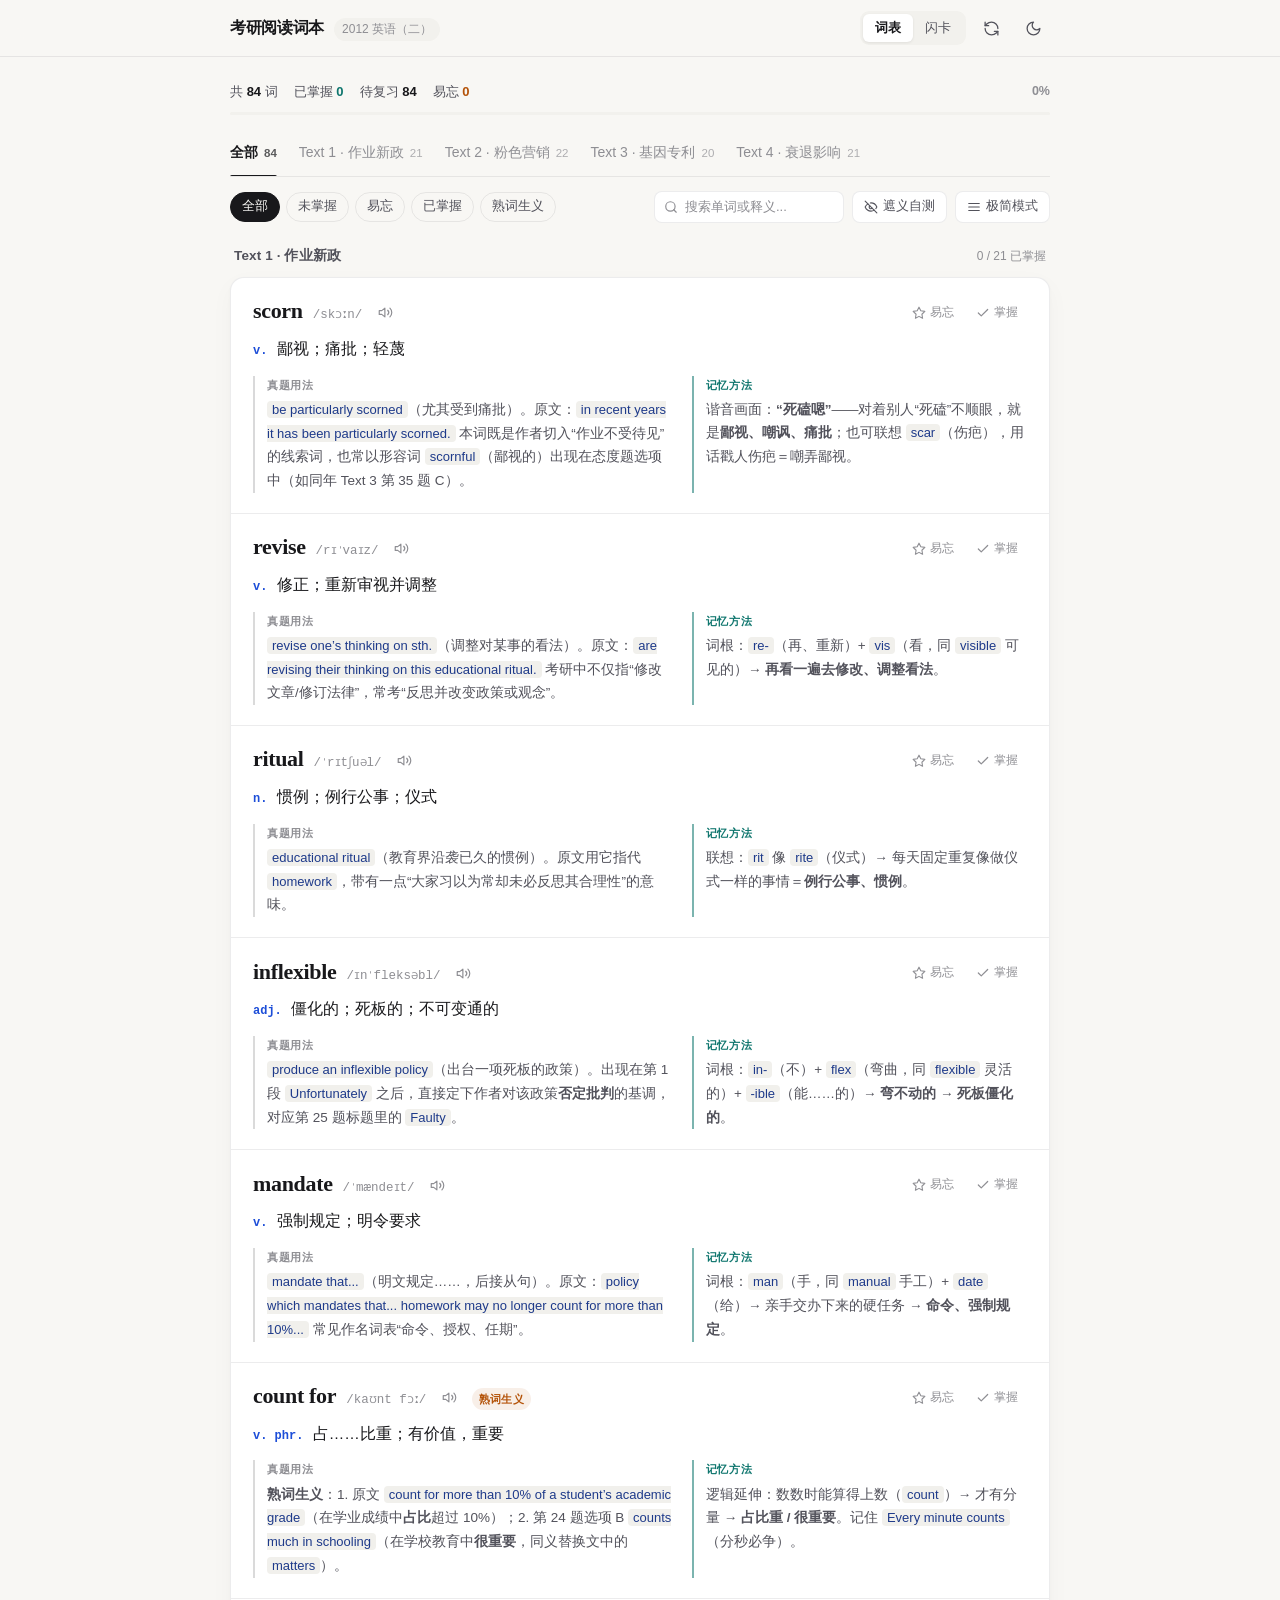
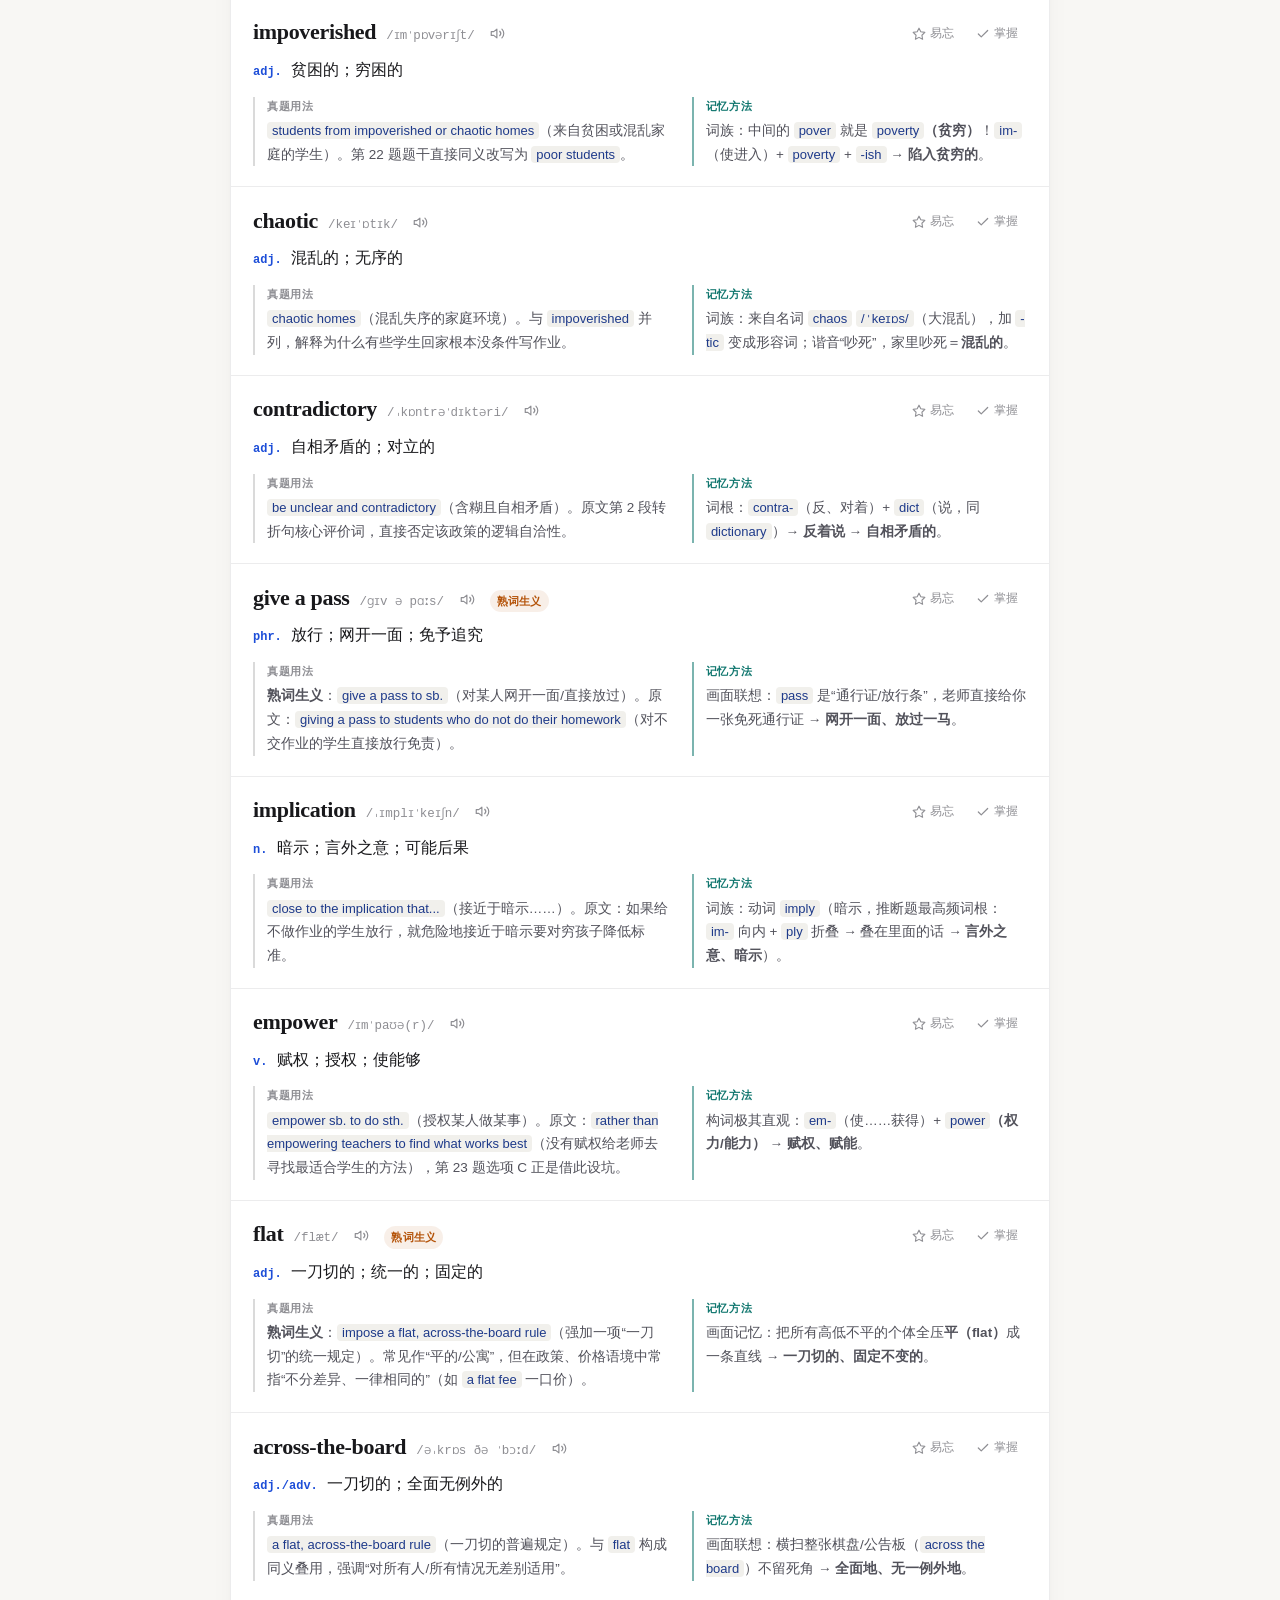
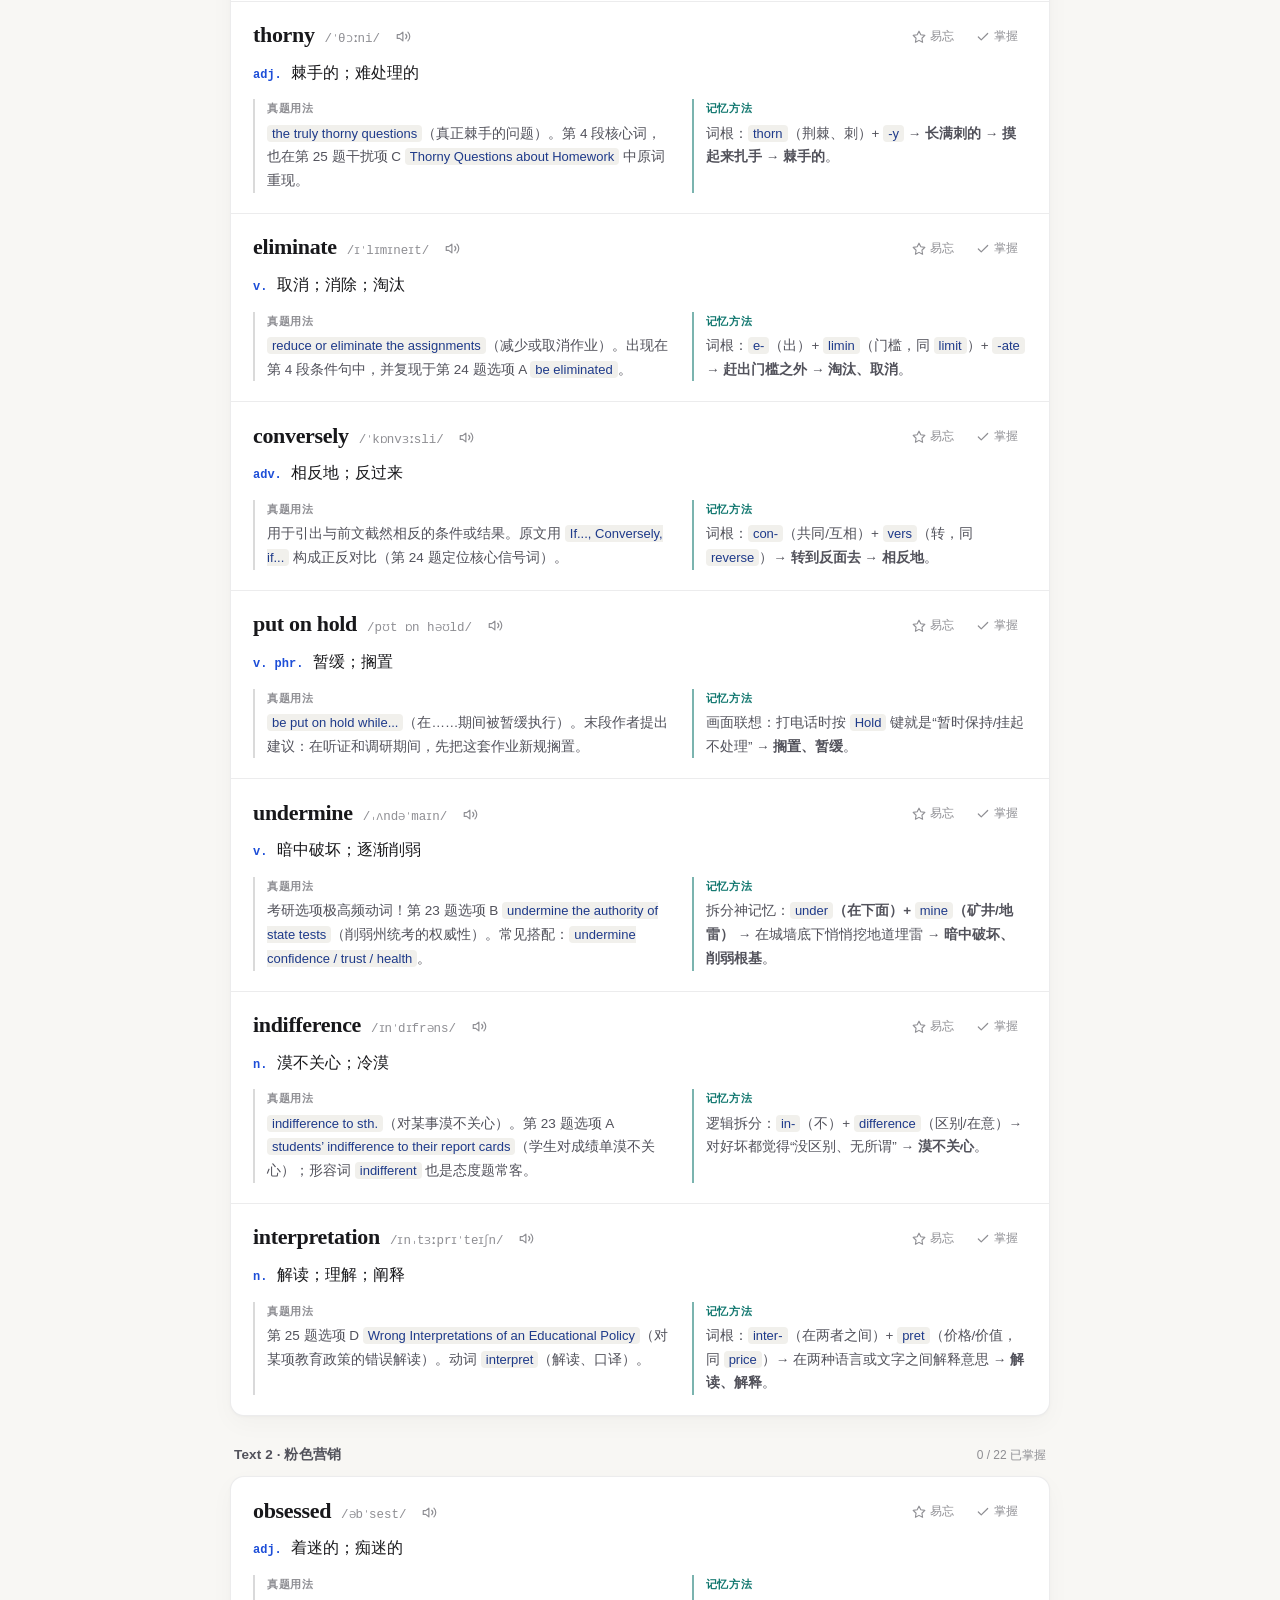
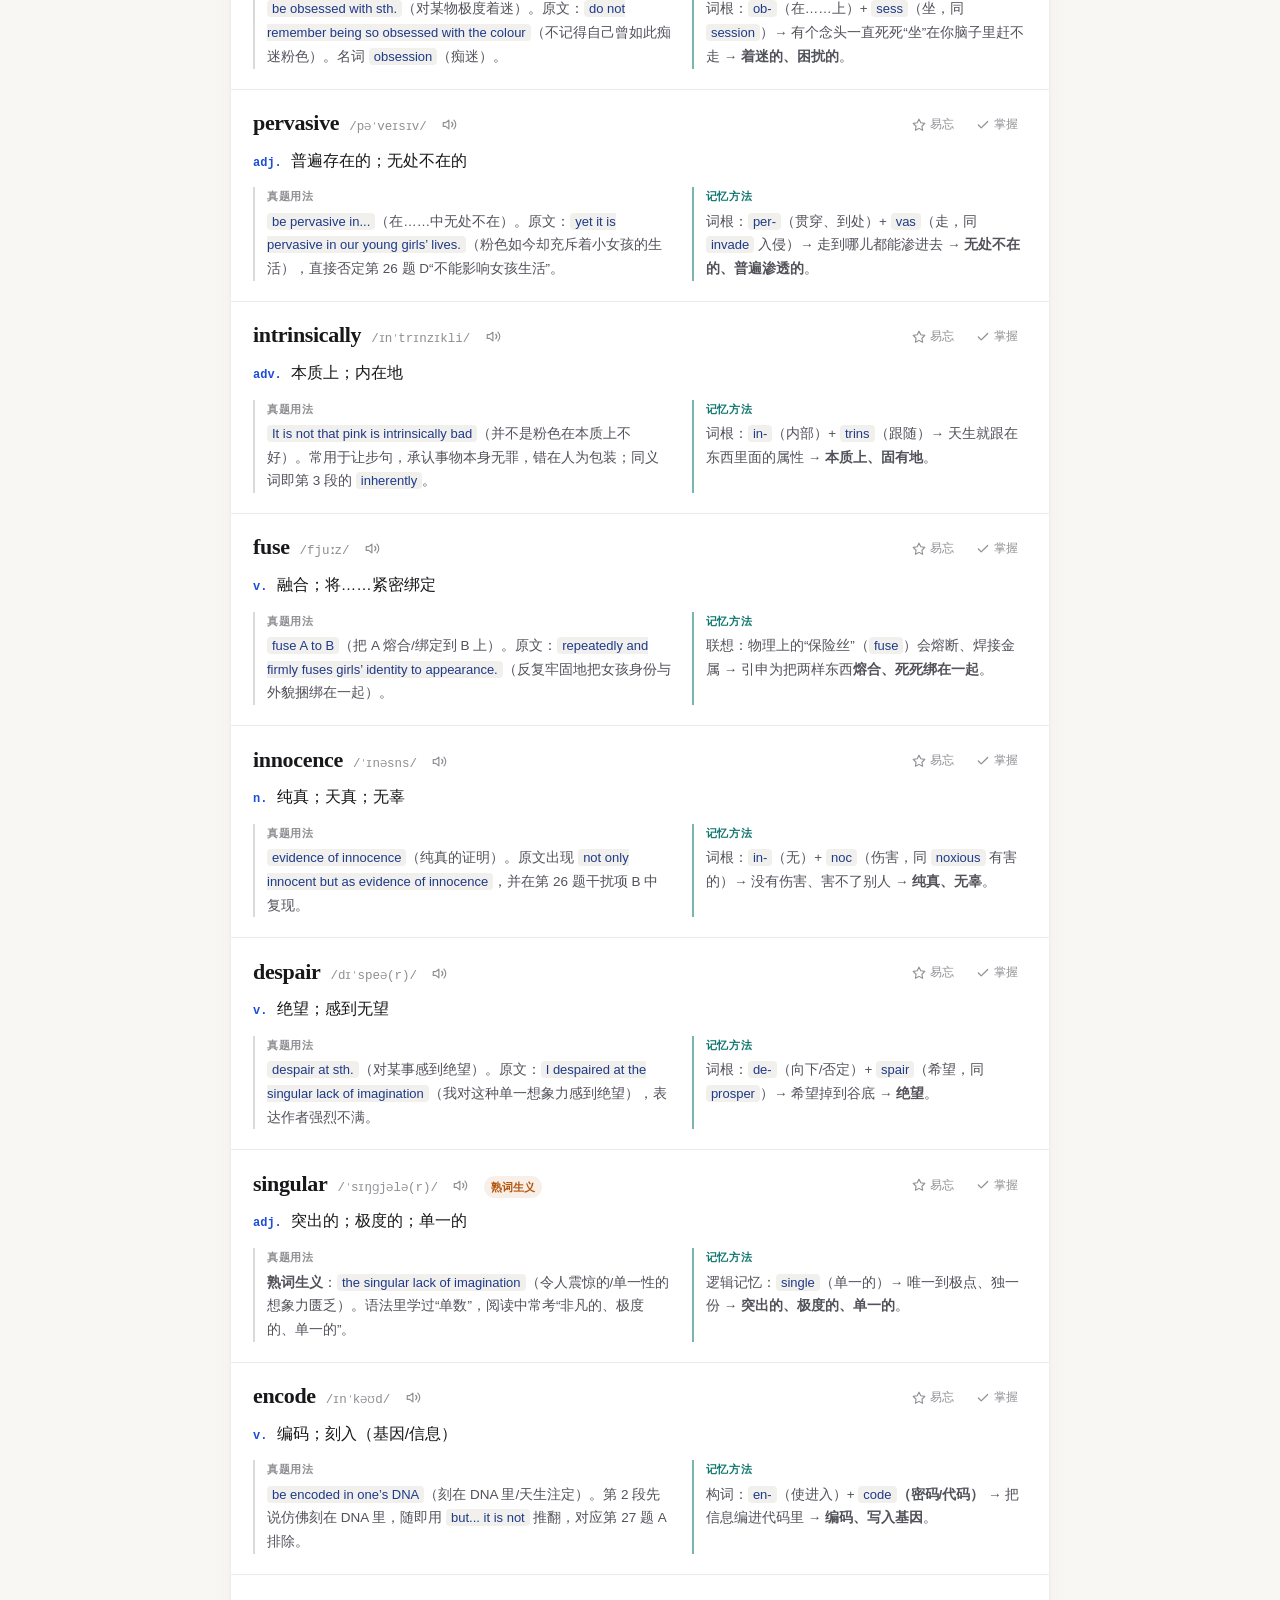
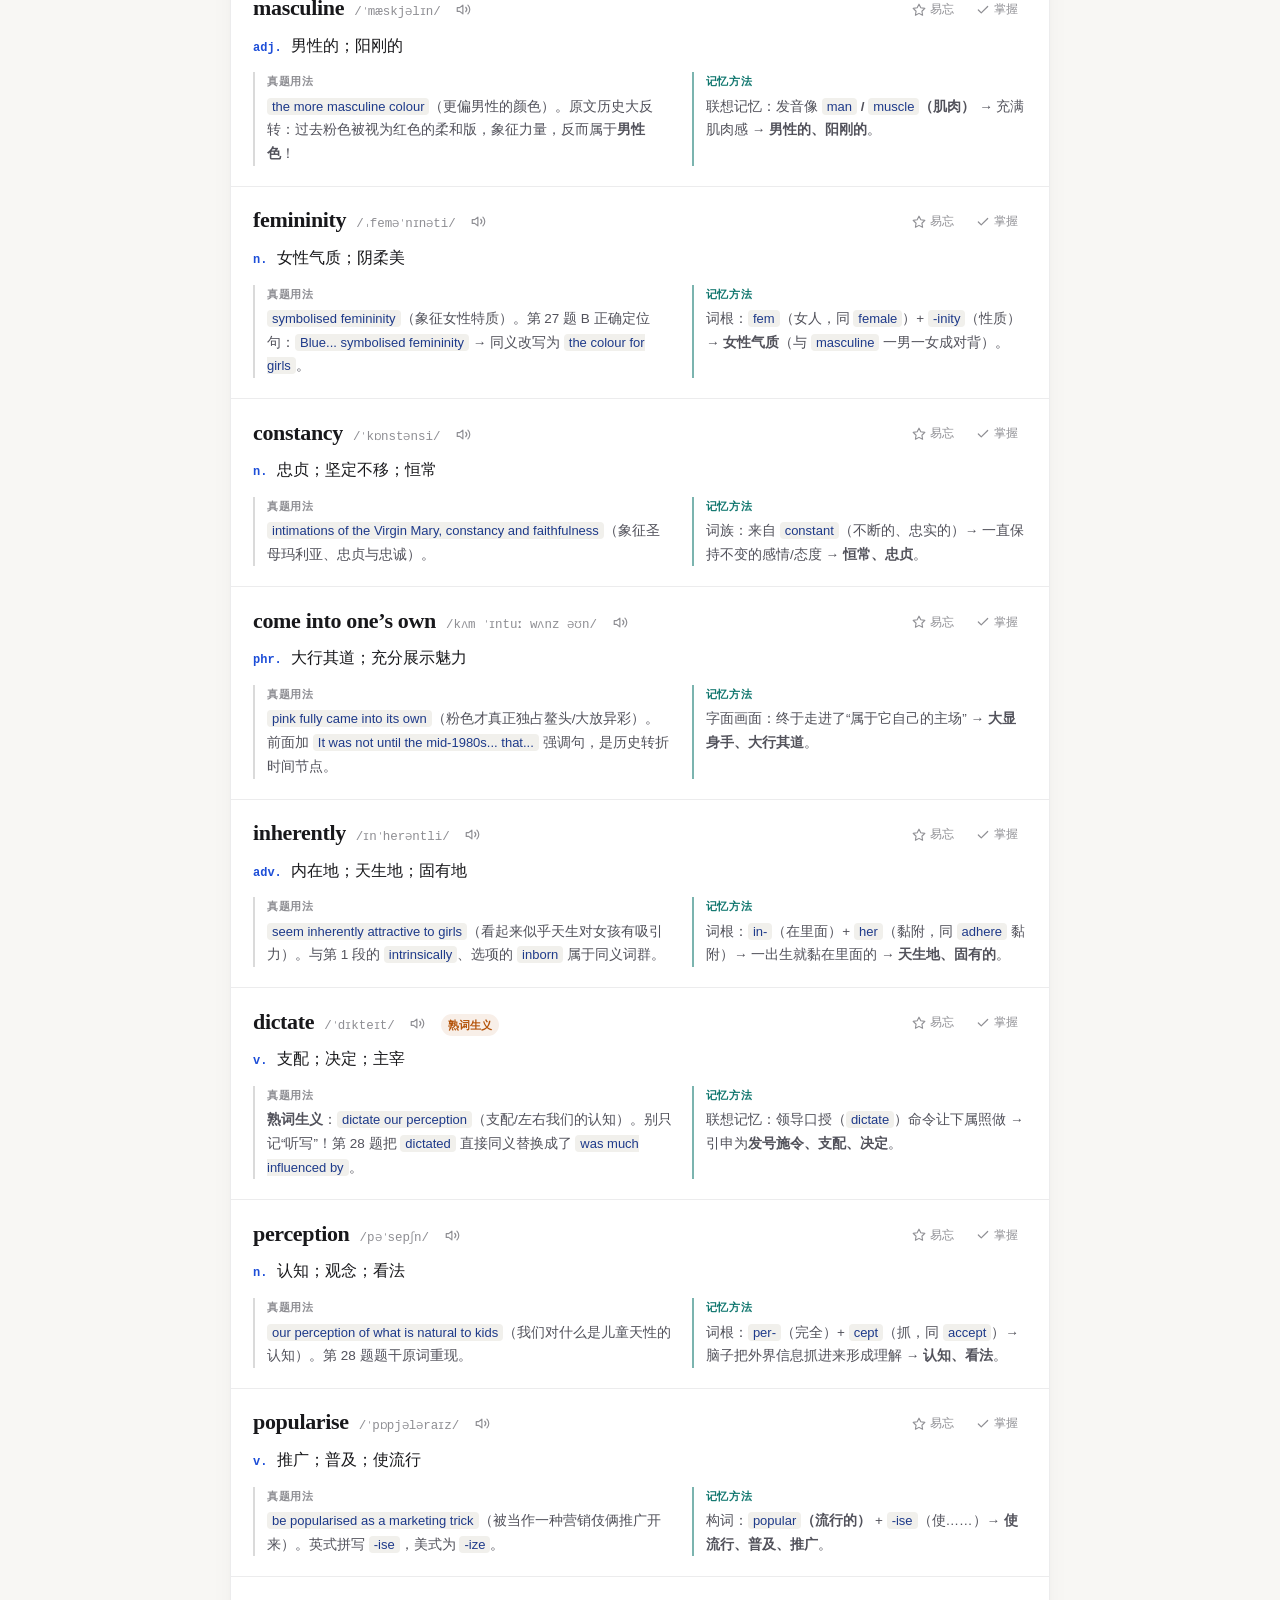
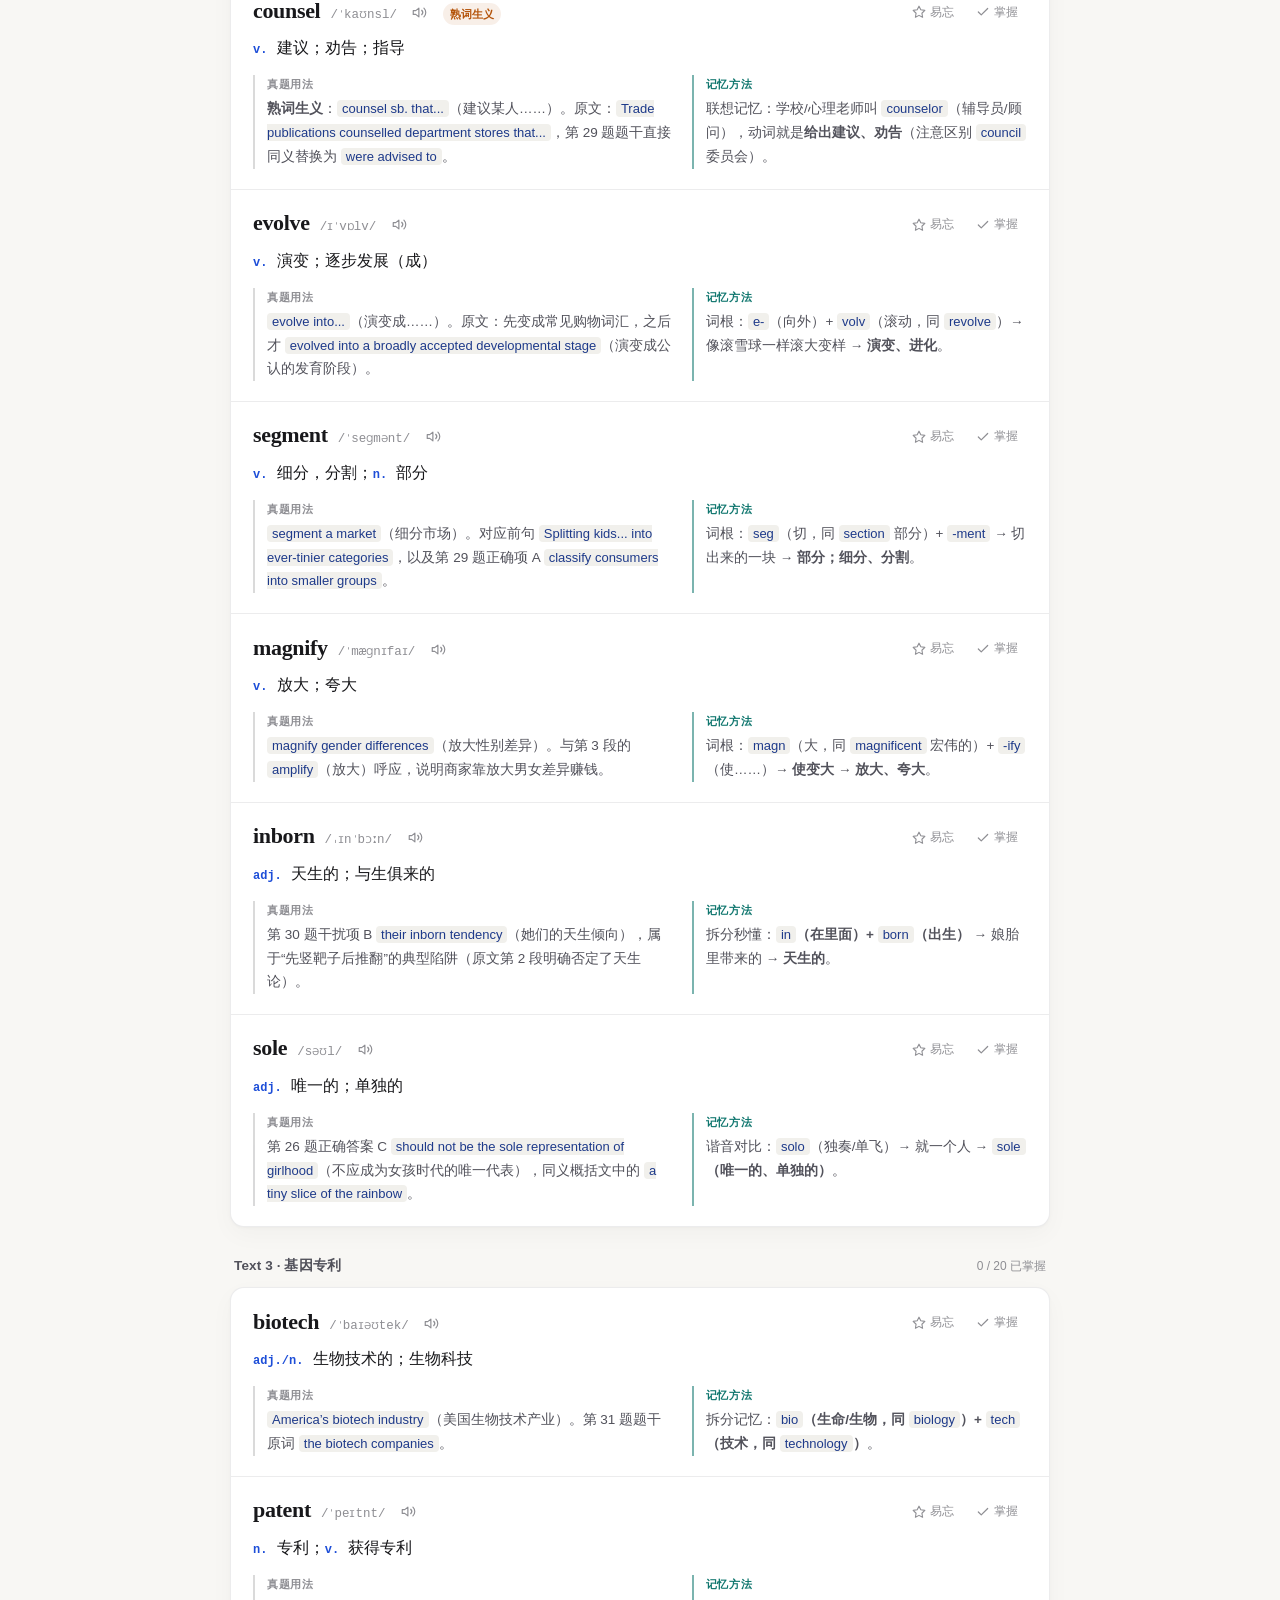
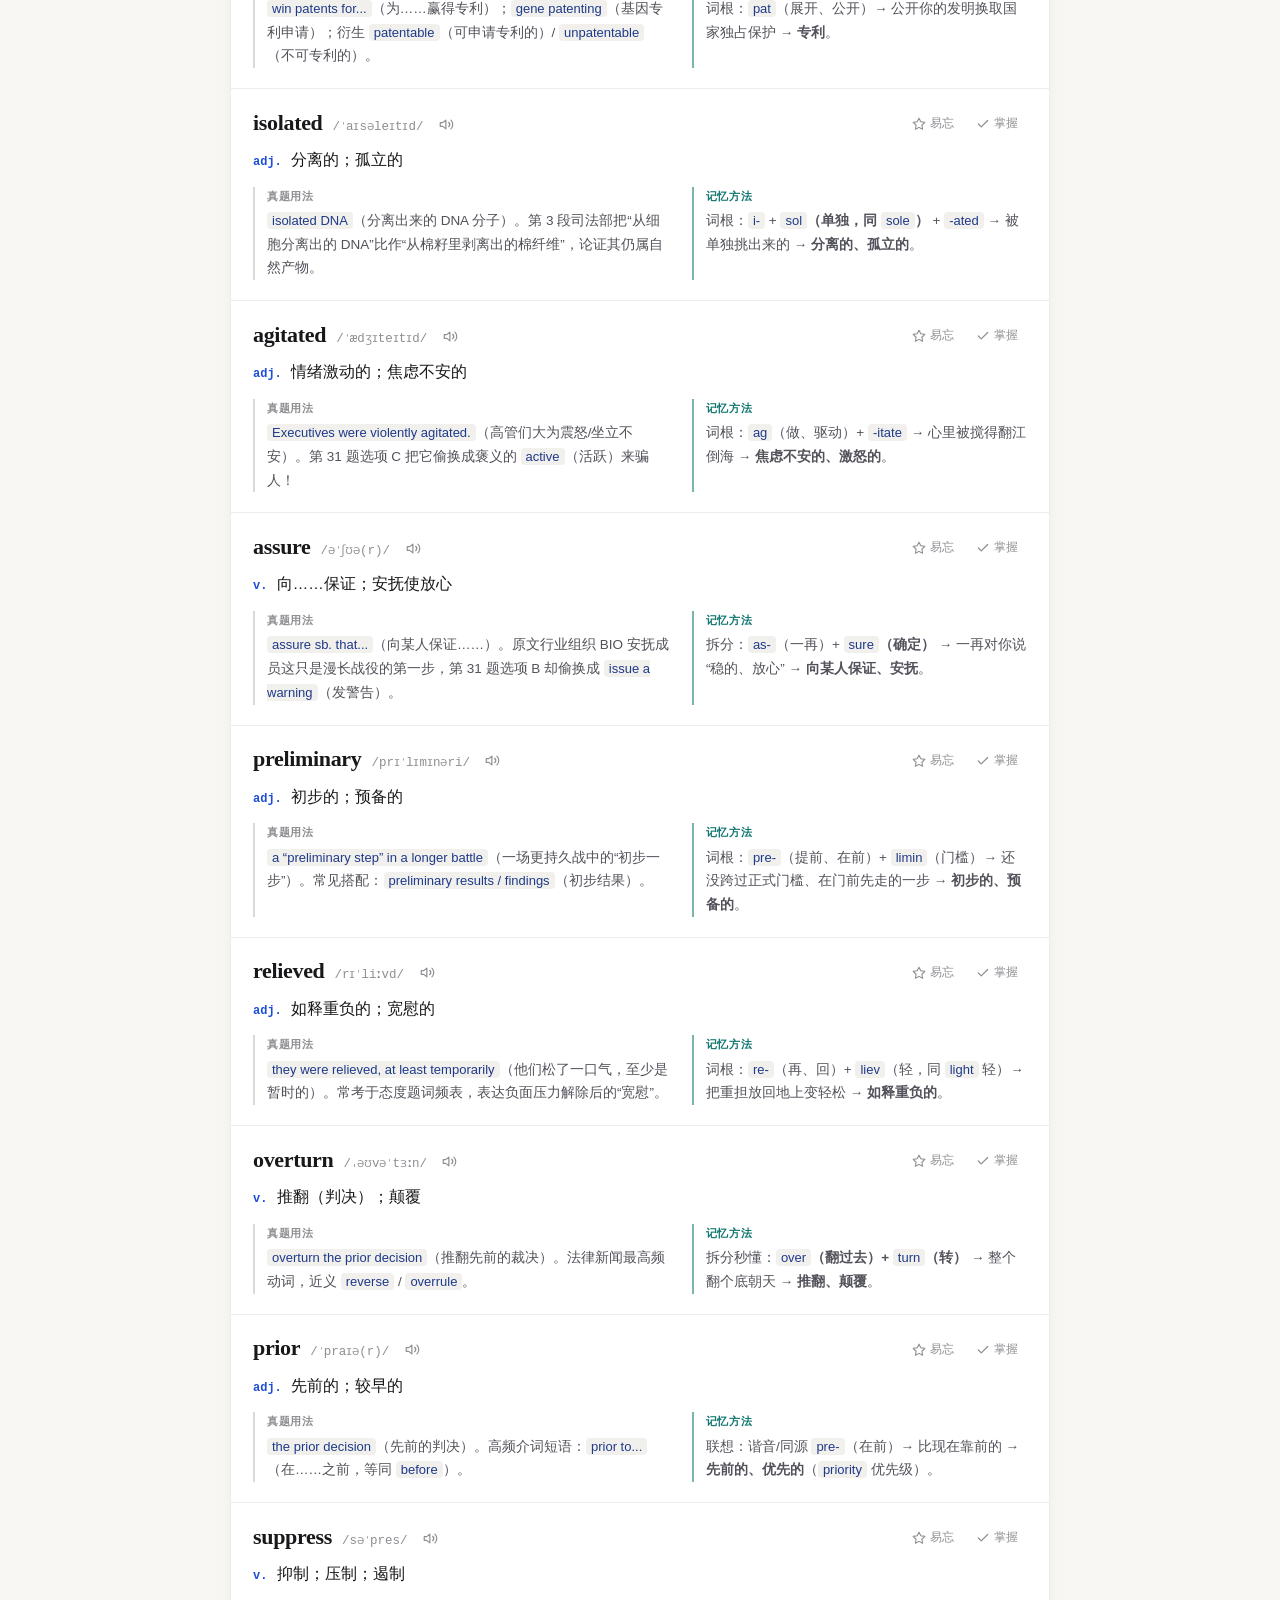
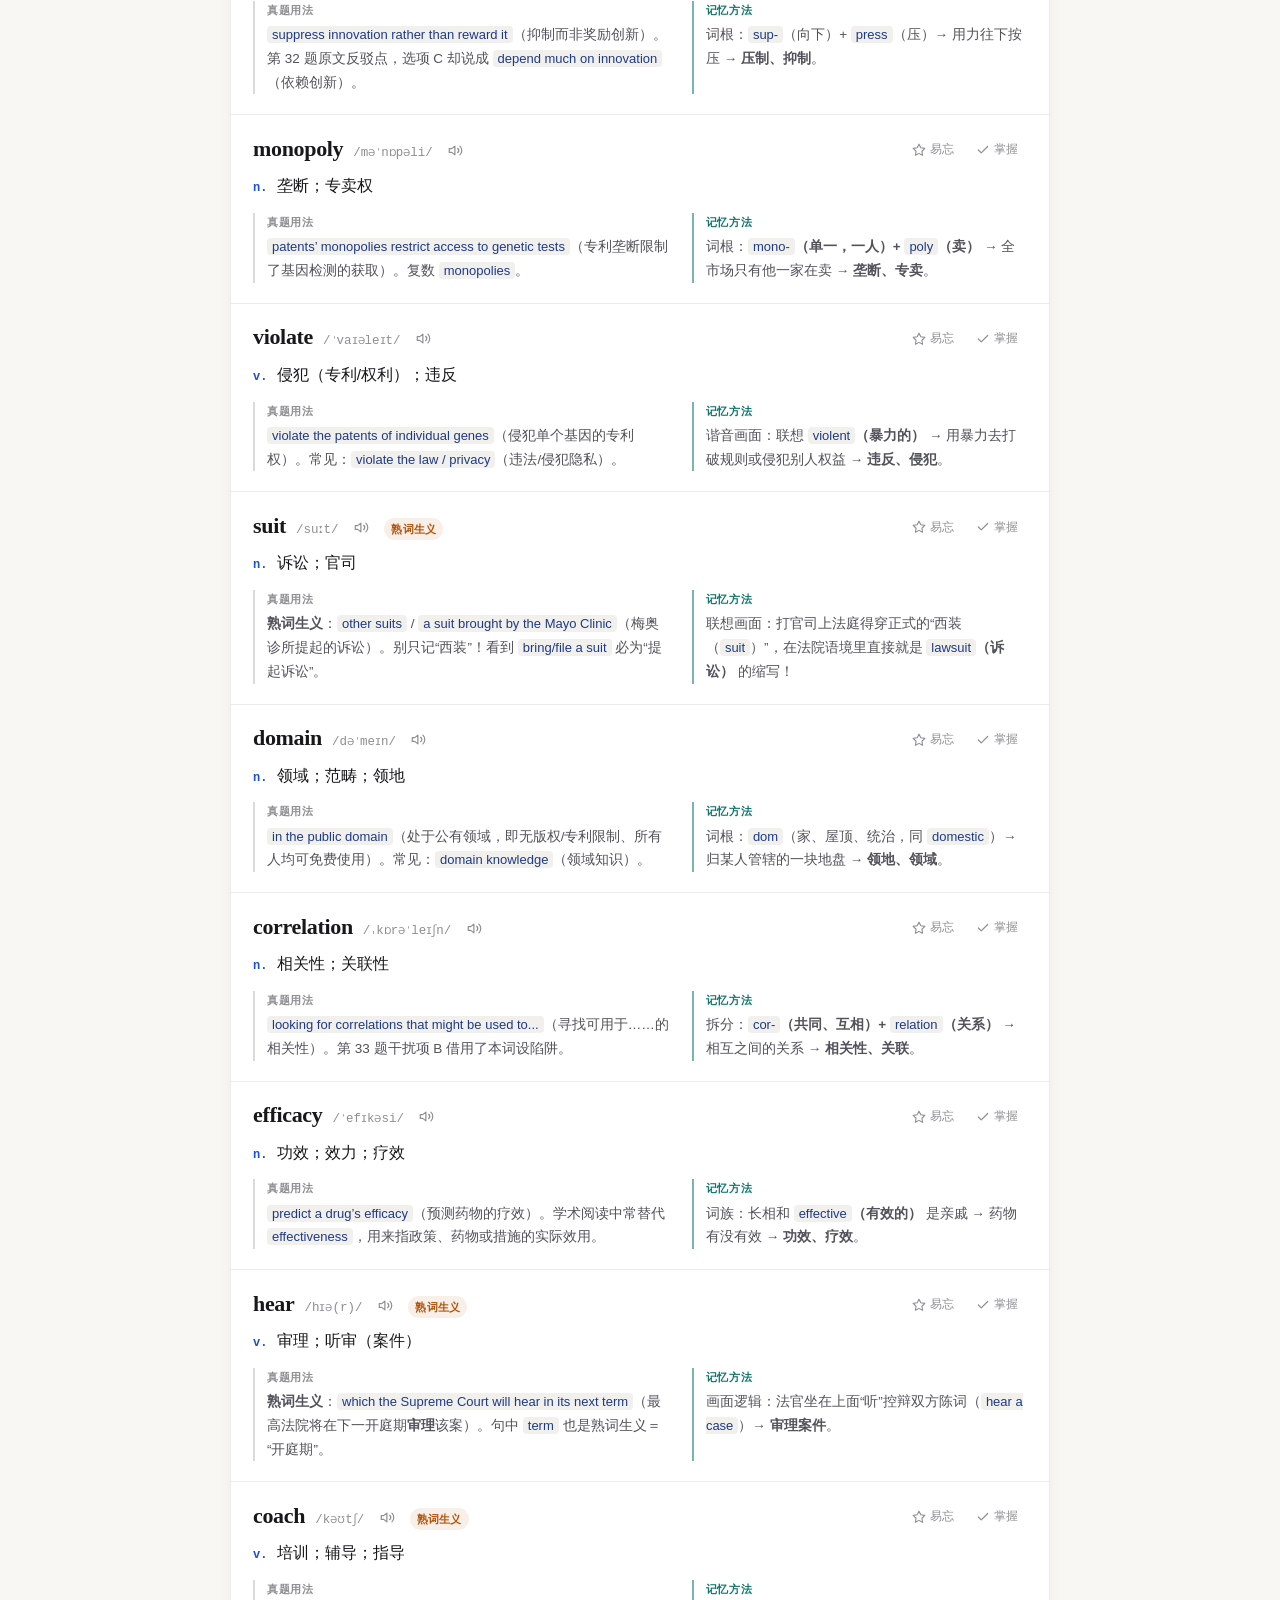
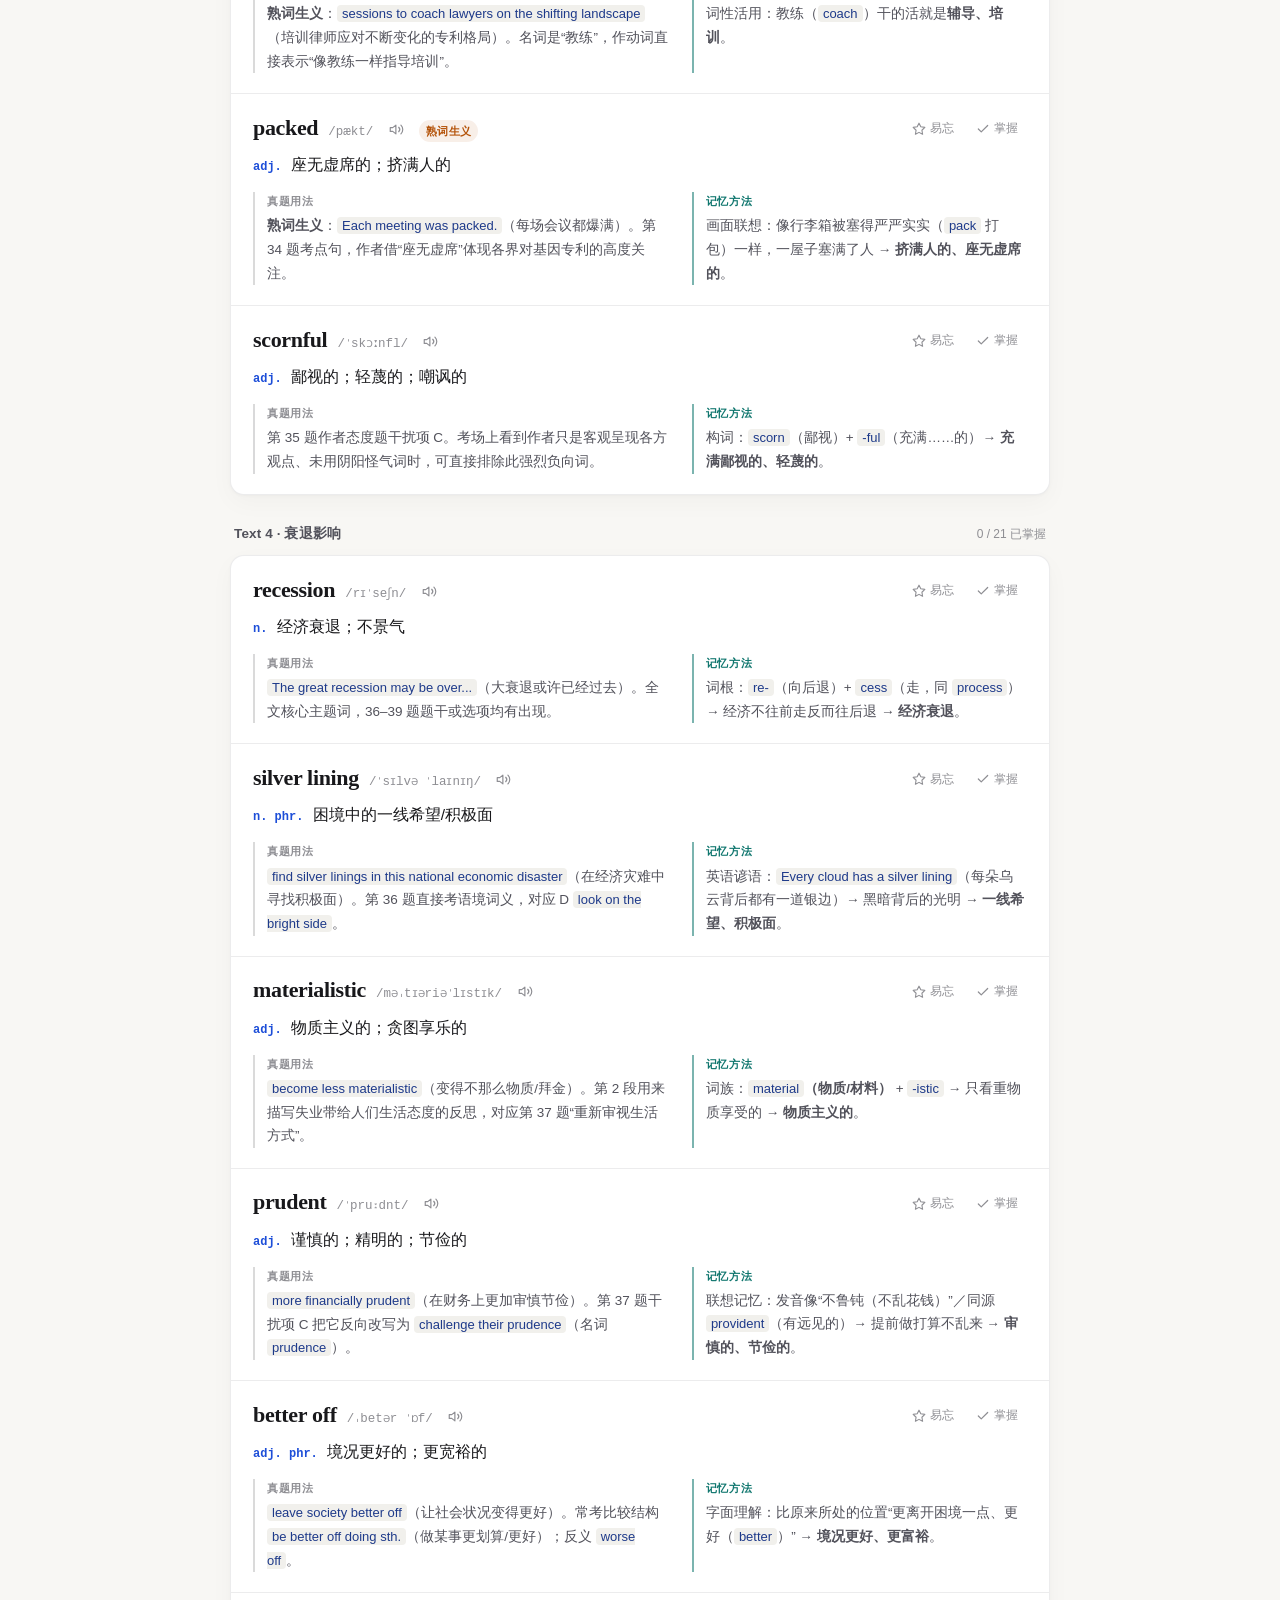
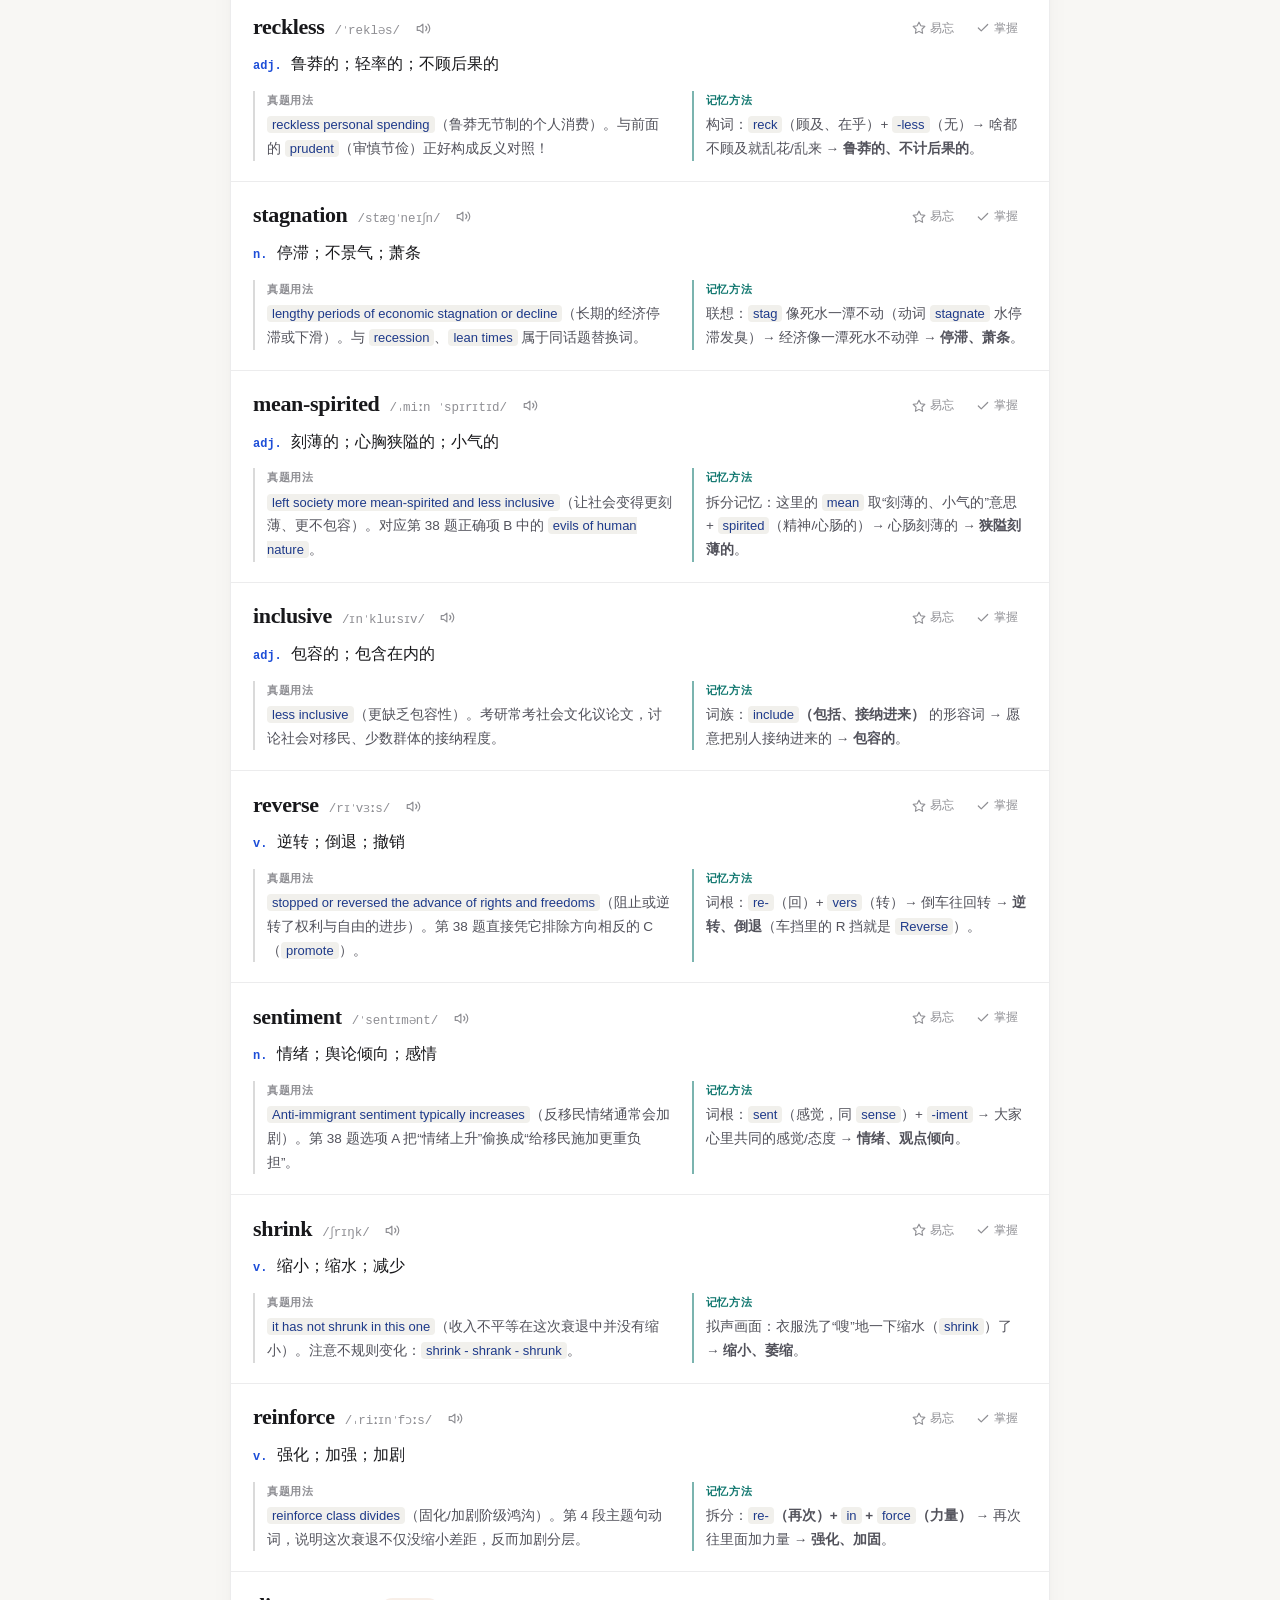
==== commit 8288c3e3: "Redesign 2012 vocabulary page with clean editorial UI" ====
--- a/kaoyan_vocab_2012.html
+++ b/kaoyan_vocab_2012.html
@@ -3,166 +3,921 @@
 <head>
   <meta charset="UTF-8" />
   <meta name="viewport" content="width=device-width, initial-scale=1.0" />
-  <title>考研英语阅读生词记忆本 · 2012 英二</title>
-  <meta name="description" content="考研英语真题阅读核心生词本：支持真题详细用法、词根联想记忆、遮义自测、闪卡刷词与进度保存。" />
+  <title>考研英语阅读词本 · 2012 英二</title>
+  <meta name="description" content="2012 考研英语（二）阅读核心生词本：真题详细用法、词根联想记忆、模糊遮义自测与闪卡复习。" />
   <style>
-    :root{--bg:#f7f4ee;--surface:#fff;--surface-subtle:#f2eee6;--surface-memory:#f4f7f5;--border:#e5dfd3;--border-strong:#d4cbb9;--text:#1c1917;--text-secondary:#57534e;--text-muted:#78716c;--primary:#1f6b57;--primary-hover:#175444;--primary-soft:#e6f2ee;--amber:#b8621b;--amber-soft:#fdf2e6;--danger:#b83b3b;--danger-soft:#fcecec;--code-bg:#f3efe7;--code-text:#1f5c4b;--shadow-sm:0 1px 2px rgba(28,25,23,.05);--shadow-md:0 6px 20px rgba(28,25,23,.06);--r-sm:8px;--r-md:12px;--r-lg:16px}
-    [data-theme="dark"]{--bg:#141618;--surface:#1c1f22;--surface-subtle:#23272b;--surface-memory:#1a2623;--border:#2e3338;--border-strong:#3e454c;--text:#eceae5;--text-secondary:#b5b0a6;--text-muted:#8a857c;--primary:#46a88c;--primary-hover:#58ba9e;--primary-soft:#1b312b;--amber:#e2964c;--amber-soft:#31251a;--danger:#e06c6c;--danger-soft:#311d1d;--code-bg:#262b30;--code-text:#72cbb1;--shadow-sm:0 1px 2px rgba(0,0,0,.25);--shadow-md:0 8px 24px rgba(0,0,0,.35)}
-    *,*::before,*::after{box-sizing:border-box}
-    body{margin:0;font-family:"PingFang SC","Hiragino Sans GB","Microsoft YaHei",-apple-system,BlinkMacSystemFont,"Segoe UI",sans-serif;background:var(--bg);color:var(--text);line-height:1.65;font-size:15px;min-height:100vh;transition:background-color .2s,color .2s}
-    button,input,textarea{font:inherit;color:inherit}button{cursor:pointer;border:none;background:none}
-    .topbar{position:sticky;top:0;z-index:30;background:color-mix(in srgb,var(--bg) 90%,transparent);backdrop-filter:blur(12px);border-bottom:1px solid var(--border)}
-    .topbar-inner{max-width:960px;margin:0 auto;padding:12px 16px;display:flex;align-items:center;justify-content:space-between;gap:12px}
-    .brand{display:flex;align-items:center;gap:10px;min-width:0}
-    .brand-mark{width:34px;height:34px;border-radius:10px;background:var(--primary);color:#fff;display:grid;place-items:center;font-weight:700;font-size:16px;flex-shrink:0}
-    .brand-title{margin:0;font-size:16px;font-weight:700;line-height:1.25}
-    .brand-sub{margin:0;font-size:12px;color:var(--text-muted);white-space:nowrap;overflow:hidden;text-overflow:ellipsis}
-    .topbar-actions{display:flex;align-items:center;gap:8px;flex-shrink:0}
-    .icon-btn{display:inline-flex;align-items:center;justify-content:center;gap:5px;height:34px;padding:0 11px;border-radius:var(--r-sm);border:1px solid var(--border);background:var(--surface);color:var(--text-secondary);font-size:13px;font-weight:500;transition:all .15s}
-    .icon-btn:hover{border-color:var(--primary);color:var(--text)}
-    .container{max-width:960px;margin:0 auto;padding:18px 16px 72px}
-    .panel{background:var(--surface);border:1px solid var(--border);border-radius:var(--r-lg);padding:16px 18px;box-shadow:var(--shadow-sm);margin-bottom:16px}
-    .overview-top{display:flex;flex-wrap:wrap;align-items:center;justify-content:space-between;gap:12px;margin-bottom:12px}
-    .set-switcher{display:flex;flex-wrap:wrap;gap:8px}
-    .set-pill{padding:6px 12px;border-radius:999px;font-size:13px;font-weight:600;border:1px solid var(--primary);background:var(--primary);color:#fff}
-    .mode-switch{display:inline-flex;padding:3px;border-radius:10px;background:var(--surface-subtle);border:1px solid var(--border)}
-    .mode-btn{padding:5px 13px;border-radius:7px;font-size:13px;font-weight:600;color:var(--text-secondary);transition:all .15s}
-    .mode-btn.active{background:var(--surface);color:var(--text);box-shadow:var(--shadow-sm)}
-    .progress-row{display:flex;flex-wrap:wrap;align-items:center;justify-content:space-between;gap:8px;font-size:13px;margin-bottom:8px}
-    .progress-stats{display:flex;flex-wrap:wrap;gap:14px;color:var(--text-secondary)}
-    .progress-stats strong{color:var(--text);font-variant-numeric:tabular-nums}
-    .stat-m strong{color:var(--primary)}.stat-h strong{color:var(--amber)}
-    .bar-track{width:100%;height:7px;border-radius:999px;background:var(--surface-subtle);overflow:hidden}
-    .bar-fill{height:100%;background:var(--primary);border-radius:999px;width:0;transition:width .3s}
-    .controls{display:flex;flex-direction:column;gap:12px}
-    .tabs-scroll{display:flex;gap:8px;overflow-x:auto;padding-bottom:2px;scrollbar-width:none}.tabs-scroll::-webkit-scrollbar{display:none}
-    .tab-btn{white-space:nowrap;padding:6px 12px;border-radius:var(--r-sm);font-size:13px;font-weight:500;color:var(--text-secondary);background:var(--surface-subtle);border:1px solid transparent;display:inline-flex;align-items:center;gap:6px;transition:all .15s}
-    .tab-btn.active{background:var(--primary-soft);color:var(--primary);border-color:color-mix(in srgb,var(--primary) 35%,transparent);font-weight:600}
-    .toolbar-row{display:flex;flex-wrap:wrap;align-items:center;justify-content:space-between;gap:10px}
-    .filter-group,.study-toggles{display:flex;flex-wrap:wrap;align-items:center;gap:6px}
-    .chip-btn{padding:5px 10px;border-radius:999px;font-size:12.5px;font-weight:500;color:var(--text-secondary);border:1px solid var(--border);background:var(--surface);transition:all .15s}
-    .chip-btn.active{background:var(--text);border-color:var(--text);color:var(--bg)}
-    .chip-btn.amber.active{background:var(--amber);border-color:var(--amber);color:#fff}
-    .search-box{position:relative;flex:1 1 170px;max-width:230px}
-    .search-input{width:100%;height:34px;padding:0 10px 0 30px;border-radius:var(--r-sm);border:1px solid var(--border);background:var(--bg);font-size:13px;outline:none}
-    .search-input:focus{border-color:var(--primary)}
-    .search-icon{position:absolute;left:10px;top:50%;transform:translateY(-50%);color:var(--text-muted);font-size:13px;pointer-events:none}
-    .toggle-btn{height:34px;padding:0 11px;border-radius:var(--r-sm);font-size:13px;font-weight:500;border:1px solid var(--border);background:var(--surface);color:var(--text-secondary);transition:all .15s}
-    .toggle-btn.active{background:var(--primary);border-color:var(--primary);color:#fff}
-    .passage-section{margin-bottom:24px}
-    .passage-header{display:flex;align-items:baseline;justify-content:space-between;gap:10px;padding:0 4px 10px;margin-bottom:12px;border-bottom:1px solid var(--border)}
-    .passage-title{margin:0;font-size:15px;font-weight:700;display:flex;align-items:center;gap:8px}
-    .passage-code{font-size:12px;font-weight:700;padding:2px 8px;border-radius:6px;background:var(--surface-subtle);color:var(--text-secondary)}
-    .passage-meta{font-size:12px;color:var(--text-muted);font-variant-numeric:tabular-nums}
-    .word-list{display:flex;flex-direction:column;gap:12px}
-    .word-card{background:var(--surface);border:1px solid var(--border);border-radius:var(--r-md);padding:16px 18px;box-shadow:var(--shadow-sm);transition:all .15s}
-    .word-card.is-mastered{opacity:.66}
-    .word-card.is-hard{border-color:color-mix(in srgb,var(--amber) 45%,var(--border))}
-    .card-head{display:flex;flex-wrap:wrap;align-items:flex-start;justify-content:space-between;gap:10px;margin-bottom:10px}
-    .word-identity{display:flex;flex-wrap:wrap;align-items:baseline;gap:8px 10px}
-    .word-text{font-family:Georgia,"Times New Roman","PingFang SC",serif;font-size:22px;font-weight:700;line-height:1.2}
-    .word-ipa{font-family:ui-monospace,SFMono-Regular,Menlo,Consolas,monospace;font-size:13px;color:var(--text-muted)}
-    .speak-btn{display:inline-flex;align-items:center;justify-content:center;width:28px;height:28px;border-radius:999px;background:var(--surface-subtle);color:var(--text-secondary);font-size:13px}
-    .speak-btn:hover{background:var(--primary-soft);color:var(--primary)}
-    .badge-sec{font-size:11.5px;font-weight:600;padding:2px 8px;border-radius:999px;background:var(--amber-soft);color:var(--amber)}
-    .card-actions{display:flex;gap:6px}
-    .action-pill{height:30px;padding:0 10px;border-radius:8px;font-size:12.5px;font-weight:500;border:1px solid var(--border);background:var(--surface);color:var(--text-secondary)}
-    .action-pill.hard-active{background:var(--amber-soft);border-color:color-mix(in srgb,var(--amber) 40%,transparent);color:var(--amber);font-weight:600}
-    .action-pill.master-active{background:var(--primary-soft);border-color:color-mix(in srgb,var(--primary) 40%,transparent);color:var(--primary);font-weight:600}
-    .meaning-box{padding:9px 12px;border-radius:var(--r-sm);background:var(--surface-subtle);font-size:15px;font-weight:600;margin-bottom:12px;display:flex;align-items:center;justify-content:space-between;gap:8px}
-    .meaning-box.masked{cursor:pointer;user-select:none;color:var(--text-muted);font-weight:500;font-size:13.5px;border:1px dashed var(--border-strong);background:var(--bg)}
-    .pos-tag{font-family:ui-monospace,SFMono-Regular,Menlo,Consolas,monospace;font-size:12px;font-weight:600;color:var(--primary);margin-right:4px}
-    .card-details{display:grid;grid-template-columns:1fr;gap:10px}
-    @media(min-width:720px){.card-details{grid-template-columns:1.25fr 1fr}}
-    .detail-block{padding:11px 13px;border-radius:var(--r-sm);border:1px solid var(--border);background:var(--bg);font-size:13.5px;line-height:1.7;color:var(--text-secondary)}
-    .detail-block.memory{background:var(--surface-memory);border-color:color-mix(in srgb,var(--primary) 18%,var(--border))}
-    .detail-label{display:block;font-size:11.5px;font-weight:700;color:var(--text-muted);margin-bottom:4px}
-    .detail-block.memory .detail-label{color:var(--primary)}
-    .inline-en{font-size:13px;padding:1px 5px;border-radius:5px;background:var(--code-bg);color:var(--code-text);font-weight:500;word-break:break-word}
-    .details-hidden .card-details{display:none}
-    .flashcard-wrap{max-width:640px;margin:0 auto}
-    .fc-top{display:flex;align-items:center;justify-content:space-between;gap:10px;margin-bottom:14px;font-size:13px;color:var(--text-secondary)}
-    .flashcard{background:var(--surface);border:1px solid var(--border);border-radius:var(--r-lg);padding:26px 22px;box-shadow:var(--shadow-md);min-height:290px;display:flex;flex-direction:column;justify-content:space-between}
-    .fc-front{text-align:center;padding:20px 0 14px}
-    .fc-passage{font-size:12px;color:var(--text-muted);margin-bottom:12px}
-    .fc-word{font-family:Georgia,"Times New Roman",serif;font-size:34px;font-weight:700;margin:0 0 8px}
-    .fc-ipa-row{display:inline-flex;align-items:center;gap:8px;margin-bottom:14px}
-    .fc-hint-btn,.btn-primary{display:inline-flex;align-items:center;justify-content:center;padding:9px 20px;border-radius:999px;background:var(--primary);color:#fff;font-size:14px;font-weight:600}
-    .btn-primary{border-radius:var(--r-sm);padding:8px 16px;font-size:13.5px}
-    .fc-back{border-top:1px solid var(--border);padding-top:16px;margin-top:10px;display:flex;flex-direction:column;gap:12px}
-    .fc-actions{display:grid;grid-template-columns:repeat(3,1fr);gap:10px;margin-top:8px}
-    .fc-rate-btn{padding:11px 8px;border-radius:var(--r-md);font-size:13.5px;font-weight:600;border:1px solid var(--border)}
-    .fc-rate-btn.forgot{color:var(--danger);background:var(--danger-soft);border-color:color-mix(in srgb,var(--danger) 30%,transparent)}
-    .fc-rate-btn.fuzzy{color:var(--amber);background:var(--amber-soft);border-color:color-mix(in srgb,var(--amber) 30%,transparent)}
-    .fc-rate-btn.know{color:var(--primary);background:var(--primary-soft);border-color:color-mix(in srgb,var(--primary) 30%,transparent)}
-    .fc-kbd{text-align:center;font-size:12px;color:var(--text-muted);margin-top:12px}
-    .empty-state{background:var(--surface);border:1px solid var(--border);border-radius:var(--r-lg);padding:42px 20px;text-align:center;color:var(--text-secondary)}
-    .modal-backdrop{position:fixed;inset:0;z-index:50;background:rgba(0,0,0,.45);display:none;align-items:center;justify-content:center;padding:16px}
-    .modal-backdrop.open{display:flex}
-    .modal-card{width:100%;max-width:480px;background:var(--surface);border:1px solid var(--border);border-radius:var(--r-lg);padding:20px;box-shadow:var(--shadow-md)}
-    .modal-head{display:flex;align-items:center;justify-content:space-between;margin-bottom:10px}
-    .sync-textarea{width:100%;min-height:105px;padding:10px;border-radius:var(--r-sm);border:1px solid var(--border);background:var(--bg);font-family:ui-monospace,Menlo,monospace;font-size:12px;margin-bottom:12px}
-    .toast{position:fixed;bottom:22px;left:50%;transform:translateX(-50%) translateY(16px);background:var(--text);color:var(--bg);padding:9px 16px;border-radius:999px;font-size:13px;opacity:0;pointer-events:none;transition:all .2s;z-index:60}
-    .toast.show{opacity:1;transform:translateX(-50%) translateY(0)}
-    .hidden{display:none!important}
-    @media(max-width:560px){.brand-sub{display:none}.container{padding:14px 12px 64px}.panel,.word-card{padding:14px}.word-text{font-size:20px}.fc-word{font-size:28px}.search-box{max-width:none;flex-basis:100%}}
+    :root {
+      --bg: #f8f7f4;
+      --surface: #ffffff;
+      --surface-hover: #faf9f7;
+      --surface-subtle: #f2f1ed;
+      --border: rgba(24, 24, 27, 0.08);
+      --border-strong: rgba(24, 24, 27, 0.16);
+      --text: #18181b;
+      --text-secondary: #52525b;
+      --text-muted: #8e8e93;
+      --accent: #1d4ed8;
+      --accent-soft: rgba(29, 78, 216, 0.08);
+      --emerald: #0f766e;
+      --emerald-soft: rgba(15, 118, 110, 0.09);
+      --amber: #b45309;
+      --amber-soft: rgba(180, 83, 9, 0.09);
+      --danger: #be123c;
+      --danger-soft: rgba(190, 18, 60, 0.08);
+      --code-bg: #f1f0ec;
+      --code-text: #1e3a8a;
+      --shadow: 0 1px 3px rgba(0, 0, 0, 0.03), 0 8px 24px rgba(0, 0, 0, 0.03);
+      --shadow-card: 0 10px 32px rgba(0, 0, 0, 0.06);
+    }
+
+    [data-theme="dark"] {
+      --bg: #111214;
+      --surface: #181a1d;
+      --surface-hover: #1e2024;
+      --surface-subtle: #22252a;
+      --border: rgba(255, 255, 255, 0.08);
+      --border-strong: rgba(255, 255, 255, 0.16);
+      --text: #f1f1f3;
+      --text-secondary: #a8abb2;
+      --text-muted: #71757e;
+      --accent: #60a5fa;
+      --accent-soft: rgba(96, 165, 250, 0.14);
+      --emerald: #34d399;
+      --emerald-soft: rgba(52, 211, 153, 0.12);
+      --amber: #fbbf24;
+      --amber-soft: rgba(251, 191, 36, 0.12);
+      --danger: #fb7185;
+      --danger-soft: rgba(251, 113, 133, 0.12);
+      --code-bg: #23272f;
+      --code-text: #93c5fd;
+      --shadow: 0 1px 2px rgba(0, 0, 0, 0.3);
+      --shadow-card: 0 14px 40px rgba(0, 0, 0, 0.4);
+    }
+
+    *, *::before, *::after { box-sizing: border-box; }
+
+    html { -webkit-text-size-adjust: 100%; }
+
+    body {
+      margin: 0;
+      font-family: -apple-system, BlinkMacSystemFont, "PingFang SC", "Hiragino Sans GB", "Microsoft YaHei", "Segoe UI", sans-serif;
+      background: var(--bg);
+      color: var(--text);
+      font-size: 15px;
+      line-height: 1.65;
+      -webkit-font-smoothing: antialiased;
+      transition: background-color 0.2s ease, color 0.2s ease;
+    }
+
+    button, input, textarea { font: inherit; color: inherit; }
+    button { border: none; background: none; cursor: pointer; padding: 0; }
+    svg { display: block; flex-shrink: 0; }
+
+    /* Sticky Minimal Nav */
+    .nav {
+      position: sticky;
+      top: 0;
+      z-index: 40;
+      background: color-mix(in srgb, var(--bg) 86%, transparent);
+      backdrop-filter: blur(14px);
+      -webkit-backdrop-filter: blur(14px);
+      border-bottom: 1px solid var(--border);
+    }
+
+    .nav-inner {
+      max-width: 860px;
+      margin: 0 auto;
+      height: 56px;
+      padding: 0 20px;
+      display: flex;
+      align-items: center;
+      justify-content: space-between;
+      gap: 12px;
+    }
+
+    .nav-left {
+      display: flex;
+      align-items: baseline;
+      gap: 10px;
+      min-width: 0;
+    }
+
+    .site-title {
+      margin: 0;
+      font-size: 16px;
+      font-weight: 700;
+      letter-spacing: -0.02em;
+      white-space: nowrap;
+    }
+
+    .year-tag {
+      font-size: 12px;
+      font-weight: 500;
+      color: var(--text-muted);
+      padding: 2px 8px;
+      border-radius: 999px;
+      background: var(--surface-subtle);
+      white-space: nowrap;
+    }
+
+    .nav-right {
+      display: flex;
+      align-items: center;
+      gap: 8px;
+    }
+
+    .seg {
+      display: inline-flex;
+      padding: 3px;
+      border-radius: 9px;
+      background: var(--surface-subtle);
+    }
+
+    .seg-btn {
+      height: 28px;
+      padding: 0 12px;
+      border-radius: 6px;
+      font-size: 13px;
+      font-weight: 500;
+      color: var(--text-secondary);
+      transition: all 0.16s ease;
+    }
+
+    .seg-btn.active {
+      background: var(--surface);
+      color: var(--text);
+      font-weight: 600;
+      box-shadow: 0 1px 3px rgba(0, 0, 0, 0.08);
+    }
+
+    .nav-icon-btn {
+      width: 34px;
+      height: 34px;
+      border-radius: 8px;
+      display: inline-flex;
+      align-items: center;
+      justify-content: center;
+      color: var(--text-secondary);
+      transition: background-color 0.15s ease, color 0.15s ease;
+    }
+
+    .nav-icon-btn:hover {
+      background: var(--surface-subtle);
+      color: var(--text);
+    }
+
+    .nav-icon-btn.active {
+      background: var(--accent-soft);
+      color: var(--accent);
+    }
+
+    /* Main Container */
+    .wrap {
+      max-width: 860px;
+      margin: 0 auto;
+      padding: 24px 20px 80px;
+    }
+
+    /* Editorial Header Area (No outer card!) */
+    .header-area {
+      margin-bottom: 22px;
+    }
+
+    .progress-header {
+      display: flex;
+      flex-wrap: wrap;
+      align-items: center;
+      justify-content: space-between;
+      gap: 8px 16px;
+      margin-bottom: 10px;
+    }
+
+    .metrics {
+      display: flex;
+      flex-wrap: wrap;
+      align-items: center;
+      gap: 16px;
+      font-size: 13px;
+      color: var(--text-secondary);
+    }
+
+    .metrics strong {
+      font-weight: 600;
+      color: var(--text);
+      font-variant-numeric: tabular-nums;
+    }
+
+    .metric-emerald strong { color: var(--emerald); }
+    .metric-amber strong { color: var(--amber); }
+
+    .pct-label {
+      font-size: 12.5px;
+      font-weight: 600;
+      color: var(--text-muted);
+      font-variant-numeric: tabular-nums;
+    }
+
+    .hair-progress {
+      width: 100%;
+      height: 3px;
+      border-radius: 999px;
+      background: var(--surface-subtle);
+      overflow: hidden;
+      margin-bottom: 18px;
+    }
+
+    .hair-progress-fill {
+      height: 100%;
+      width: 0;
+      background: var(--emerald);
+      border-radius: 999px;
+      transition: width 0.35s cubic-bezier(0.22, 1, 0.36, 1);
+    }
+
+    /* Underline Passage Tabs */
+    .passage-tabs {
+      display: flex;
+      gap: 22px;
+      overflow-x: auto;
+      border-bottom: 1px solid var(--border);
+      scrollbar-width: none;
+      margin-bottom: 14px;
+    }
+    .passage-tabs::-webkit-scrollbar { display: none; }
+
+    .p-tab {
+      position: relative;
+      white-space: nowrap;
+      padding: 8px 0 11px;
+      font-size: 14px;
+      font-weight: 500;
+      color: var(--text-muted);
+      transition: color 0.15s ease;
+      display: inline-flex;
+      align-items: center;
+      gap: 6px;
+    }
+
+    .p-tab:hover { color: var(--text-secondary); }
+
+    .p-tab.active {
+      color: var(--text);
+      font-weight: 600;
+    }
+
+    .p-tab.active::after {
+      content: "";
+      position: absolute;
+      left: 0;
+      right: 0;
+      bottom: -1px;
+      height: 2px;
+      background: var(--text);
+      border-radius: 2px 2px 0 0;
+    }
+
+    .p-tab-num {
+      font-size: 11.5px;
+      font-variant-numeric: tabular-nums;
+      opacity: 0.7;
+    }
+
+    /* Slim Utility Bar */
+    .util-bar {
+      display: flex;
+      flex-wrap: wrap;
+      align-items: center;
+      justify-content: space-between;
+      gap: 10px 12px;
+    }
+
+    .filters {
+      display: flex;
+      flex-wrap: wrap;
+      align-items: center;
+      gap: 6px;
+    }
+
+    .pill {
+      height: 30px;
+      padding: 0 11px;
+      border-radius: 999px;
+      font-size: 12.5px;
+      font-weight: 500;
+      color: var(--text-secondary);
+      background: transparent;
+      border: 1px solid var(--border);
+      transition: all 0.15s ease;
+    }
+
+    .pill:hover {
+      border-color: var(--border-strong);
+      color: var(--text);
+    }
+
+    .pill.active {
+      background: var(--text);
+      border-color: var(--text);
+      color: var(--bg);
+    }
+
+    .pill.amber.active {
+      background: var(--amber);
+      border-color: var(--amber);
+      color: #ffffff;
+    }
+
+    .util-right {
+      display: flex;
+      flex-wrap: wrap;
+      align-items: center;
+      gap: 8px;
+    }
+
+    .search-wrap {
+      position: relative;
+      width: 190px;
+    }
+
+    .search-wrap svg {
+      position: absolute;
+      left: 10px;
+      top: 50%;
+      transform: translateY(-50%);
+      color: var(--text-muted);
+      pointer-events: none;
+    }
+
+    .search-input {
+      width: 100%;
+      height: 32px;
+      padding: 0 10px 0 30px;
+      border-radius: 8px;
+      border: 1px solid var(--border);
+      background: var(--surface);
+      font-size: 13px;
+      outline: none;
+      transition: border-color 0.15s ease;
+    }
+
+    .search-input:focus { border-color: var(--accent); }
+    .search-input::placeholder { color: var(--text-muted); }
+
+    .ghost-toggle {
+      height: 32px;
+      padding: 0 11px;
+      border-radius: 8px;
+      border: 1px solid var(--border);
+      background: var(--surface);
+      color: var(--text-secondary);
+      font-size: 12.5px;
+      font-weight: 500;
+      display: inline-flex;
+      align-items: center;
+      gap: 5px;
+      transition: all 0.15s ease;
+    }
+
+    .ghost-toggle:hover {
+      border-color: var(--border-strong);
+      color: var(--text);
+    }
+
+    .ghost-toggle.active {
+      background: var(--accent-soft);
+      border-color: color-mix(in srgb, var(--accent) 30%, transparent);
+      color: var(--accent);
+      font-weight: 600;
+    }
+
+    /* Passage Sheet (Single clean sheet per passage, hairline dividers) */
+    .sheet-group {
+      margin-bottom: 28px;
+    }
+
+    .sheet-heading {
+      display: flex;
+      align-items: baseline;
+      justify-content: space-between;
+      padding: 0 4px 10px;
+    }
+
+    .sheet-title {
+      margin: 0;
+      font-size: 13.5px;
+      font-weight: 600;
+      color: var(--text-secondary);
+      letter-spacing: 0.01em;
+    }
+
+    .sheet-sub {
+      font-size: 12px;
+      color: var(--text-muted);
+      font-variant-numeric: tabular-nums;
+    }
+
+    .sheet {
+      background: var(--surface);
+      border: 1px solid var(--border);
+      border-radius: 14px;
+      box-shadow: var(--shadow);
+      overflow: hidden;
+    }
+
+    .entry {
+      padding: 20px 22px;
+      border-bottom: 1px solid var(--border);
+      transition: background-color 0.15s ease, opacity 0.2s ease;
+    }
+
+    .entry:last-child { border-bottom: none; }
+    .entry.is-mastered { opacity: 0.56; }
+
+    .entry-top {
+      display: flex;
+      align-items: flex-start;
+      justify-content: space-between;
+      gap: 12px;
+    }
+
+    .entry-word-line {
+      display: flex;
+      flex-wrap: wrap;
+      align-items: baseline;
+      gap: 6px 10px;
+    }
+
+    .headword {
+      font-family: "New York", "Iowan Old Style", Georgia, "Times New Roman", serif;
+      font-size: 22px;
+      font-weight: 700;
+      letter-spacing: -0.015em;
+      color: var(--text);
+      line-height: 1.2;
+    }
+
+    .ipa {
+      font-family: ui-monospace, SFMono-Regular, Menlo, Consolas, monospace;
+      font-size: 12.5px;
+      color: var(--text-muted);
+    }
+
+    .audio-btn {
+      display: inline-flex;
+      align-items: center;
+      justify-content: center;
+      width: 26px;
+      height: 26px;
+      border-radius: 999px;
+      color: var(--text-muted);
+      transition: background-color 0.15s ease, color 0.15s ease;
+      transform: translateY(2px);
+    }
+
+    .audio-btn:hover {
+      background: var(--accent-soft);
+      color: var(--accent);
+    }
+
+    .sec-badge {
+      font-size: 11px;
+      font-weight: 600;
+      color: var(--amber);
+      background: var(--amber-soft);
+      padding: 2px 7px;
+      border-radius: 999px;
+      letter-spacing: 0.01em;
+    }
+
+    .entry-actions {
+      display: flex;
+      align-items: center;
+      gap: 4px;
+      flex-shrink: 0;
+    }
+
+    .mark-btn {
+      height: 30px;
+      padding: 0 9px;
+      border-radius: 7px;
+      font-size: 12px;
+      font-weight: 500;
+      color: var(--text-muted);
+      display: inline-flex;
+      align-items: center;
+      gap: 4px;
+      transition: all 0.15s ease;
+    }
+
+    .mark-btn:hover {
+      background: var(--surface-subtle);
+      color: var(--text);
+    }
+
+    .mark-btn.hard-on {
+      background: var(--amber-soft);
+      color: var(--amber);
+      font-weight: 600;
+    }
+
+    .mark-btn.master-on {
+      background: var(--emerald-soft);
+      color: var(--emerald);
+      font-weight: 600;
+    }
+
+    /* Meaning Line with Blur-to-Reveal */
+    .meaning-row {
+      margin-top: 8px;
+      display: flex;
+      align-items: baseline;
+      justify-content: space-between;
+      gap: 12px;
+    }
+
+    .meaning-text {
+      font-size: 15.5px;
+      font-weight: 500;
+      color: var(--text);
+      transition: filter 0.18s ease, opacity 0.18s ease;
+    }
+
+    .meaning-text.blurred {
+      filter: blur(7px);
+      opacity: 0.45;
+      user-select: none;
+      cursor: pointer;
+    }
+
+    .meaning-wrap {
+      position: relative;
+      display: inline-block;
+    }
+
+    .peek-hint {
+      position: absolute;
+      inset: 0;
+      display: flex;
+      align-items: center;
+      font-size: 12px;
+      font-weight: 500;
+      color: var(--accent);
+      cursor: pointer;
+      white-space: nowrap;
+    }
+
+    .pos {
+      font-family: ui-monospace, SFMono-Regular, Menlo, monospace;
+      font-size: 12px;
+      font-weight: 600;
+      color: var(--accent);
+      margin-right: 5px;
+    }
+
+    .expand-link {
+      font-size: 12px;
+      color: var(--text-muted);
+      display: inline-flex;
+      align-items: center;
+      gap: 3px;
+      flex-shrink: 0;
+    }
+    .expand-link:hover { color: var(--text); }
+
+    /* Editorial Guide Lines (No nested boxes!) */
+    .notes {
+      margin-top: 14px;
+      display: grid;
+      grid-template-columns: 1fr;
+      gap: 12px;
+    }
+
+    @media (min-width: 720px) {
+      .notes {
+        grid-template-columns: 1.25fr 1fr;
+        gap: 20px;
+      }
+    }
+
+    .note-col {
+      padding-left: 12px;
+      border-left: 2px solid var(--border-strong);
+      font-size: 13.5px;
+      line-height: 1.75;
+      color: var(--text-secondary);
+    }
+
+    .note-col.mem {
+      border-left-color: color-mix(in srgb, var(--emerald) 55%, transparent);
+    }
+
+    .note-k {
+      font-size: 11px;
+      font-weight: 700;
+      letter-spacing: 0.05em;
+      text-transform: uppercase;
+      color: var(--text-muted);
+      margin-bottom: 3px;
+      display: block;
+    }
+
+    .note-col.mem .note-k { color: var(--emerald); }
+
+    .en-hl {
+      font-size: 13px;
+      padding: 1px 5px;
+      border-radius: 4px;
+      background: var(--code-bg);
+      color: var(--code-text);
+      font-weight: 500;
+      word-break: break-word;
+    }
+
+    .compact-entry {
+      padding: 15px 22px;
+    }
+
+    /* Flashcard Mode */
+    .fc-shell {
+      max-width: 600px;
+      margin: 8px auto 0;
+    }
+
+    .fc-meta {
+      display: flex;
+      align-items: center;
+      justify-content: space-between;
+      margin-bottom: 14px;
+      font-size: 13px;
+      color: var(--text-muted);
+    }
+
+    .fc-meta strong {
+      color: var(--text);
+      font-variant-numeric: tabular-nums;
+    }
+
+    .fc-card {
+      background: var(--surface);
+      border: 1px solid var(--border);
+      border-radius: 18px;
+      padding: 32px 28px;
+      box-shadow: var(--shadow-card);
+      min-height: 320px;
+      display: flex;
+      flex-direction: column;
+      justify-content: space-between;
+    }
+
+    .fc-front {
+      text-align: center;
+      padding: 26px 0 18px;
+    }
+
+    .fc-crumb {
+      font-size: 12px;
+      color: var(--text-muted);
+      margin-bottom: 14px;
+    }
+
+    .fc-word {
+      font-family: "New York", "Iowan Old Style", Georgia, serif;
+      font-size: 38px;
+      font-weight: 700;
+      letter-spacing: -0.02em;
+      margin: 0 0 10px;
+      line-height: 1.15;
+    }
+
+    .fc-ipa-bar {
+      display: inline-flex;
+      align-items: center;
+      gap: 6px;
+      margin-bottom: 22px;
+    }
+
+    .primary-btn {
+      height: 40px;
+      padding: 0 24px;
+      border-radius: 999px;
+      background: var(--text);
+      color: var(--bg);
+      font-size: 14px;
+      font-weight: 600;
+      display: inline-flex;
+      align-items: center;
+      justify-content: center;
+      gap: 6px;
+      transition: opacity 0.15s ease, transform 0.1s ease;
+    }
+
+    .primary-btn:hover { opacity: 0.88; }
+    .primary-btn:active { transform: scale(0.98); }
+
+    .fc-back {
+      border-top: 1px solid var(--border);
+      padding-top: 20px;
+      margin-top: 8px;
+      display: flex;
+      flex-direction: column;
+      gap: 16px;
+      animation: rise 0.18s ease;
+    }
+
+    @keyframes rise {
+      from { opacity: 0; transform: translateY(5px); }
+      to { opacity: 1; transform: translateY(0); }
+    }
+
+    .fc-meaning {
+      font-size: 17px;
+      font-weight: 600;
+      color: var(--text);
+      text-align: center;
+    }
+
+    .fc-ratings {
+      display: grid;
+      grid-template-columns: repeat(3, 1fr);
+      gap: 10px;
+      margin-top: 6px;
+    }
+
+    .rate-btn {
+      height: 44px;
+      border-radius: 11px;
+      font-size: 13.5px;
+      font-weight: 600;
+      transition: transform 0.12s ease, opacity 0.15s ease;
+    }
+    .rate-btn:hover { transform: translateY(-1px); }
+    .rate-btn.forgot { background: var(--danger-soft); color: var(--danger); }
+    .rate-btn.fuzzy { background: var(--amber-soft); color: var(--amber); }
+    .rate-btn.know { background: var(--emerald-soft); color: var(--emerald); }
+
+    .fc-kbd {
+      text-align: center;
+      font-size: 12px;
+      color: var(--text-muted);
+      margin-top: 14px;
+    }
+
+    /* Empty State */
+    .empty {
+      background: var(--surface);
+      border: 1px solid var(--border);
+      border-radius: 14px;
+      padding: 48px 20px;
+      text-align: center;
+    }
+    .empty h3 { margin: 0 0 6px; font-size: 16px; }
+    .empty p { margin: 0 0 18px; font-size: 13.5px; color: var(--text-muted); }
+
+    /* Modal */
+    .modal-bg {
+      position: fixed;
+      inset: 0;
+      z-index: 60;
+      background: rgba(0, 0, 0, 0.42);
+      backdrop-filter: blur(4px);
+      display: none;
+      align-items: center;
+      justify-content: center;
+      padding: 16px;
+    }
+    .modal-bg.open { display: flex; }
+
+    .modal {
+      width: 100%;
+      max-width: 440px;
+      background: var(--surface);
+      border: 1px solid var(--border);
+      border-radius: 16px;
+      padding: 22px;
+      box-shadow: var(--shadow-card);
+    }
+
+    .modal-top {
+      display: flex;
+      align-items: center;
+      justify-content: space-between;
+      margin-bottom: 8px;
+    }
+
+    .modal-top h2 { margin: 0; font-size: 16px; font-weight: 700; }
+
+    .sync-box {
+      width: 100%;
+      min-height: 96px;
+      padding: 10px 12px;
+      border-radius: 10px;
+      border: 1px solid var(--border);
+      background: var(--bg);
+      font-family: ui-monospace, SFMono-Regular, Menlo, monospace;
+      font-size: 12px;
+      margin: 12px 0 14px;
+      resize: vertical;
+      outline: none;
+    }
+
+    .modal-foot {
+      display: flex;
+      align-items: center;
+      justify-content: space-between;
+      gap: 8px;
+    }
+
+    .toast {
+      position: fixed;
+      bottom: 24px;
+      left: 50%;
+      transform: translateX(-50%) translateY(14px);
+      background: var(--text);
+      color: var(--bg);
+      padding: 9px 18px;
+      border-radius: 999px;
+      font-size: 13px;
+      font-weight: 500;
+      opacity: 0;
+      pointer-events: none;
+      transition: all 0.2s ease;
+      z-index: 70;
+    }
+    .toast.show { opacity: 1; transform: translateX(-50%) translateY(0); }
+
+    .hidden { display: none !important; }
+
+    @media (max-width: 600px) {
+      .nav-inner { padding: 0 14px; }
+      .year-tag { display: none; }
+      .wrap { padding: 18px 14px 72px; }
+      .entry, .compact-entry { padding: 16px 16px; }
+      .headword { font-size: 20px; }
+      .fc-card { padding: 24px 18px; }
+      .fc-word { font-size: 30px; }
+      .search-wrap { width: 100%; order: -1; }
+      .util-right { width: 100%; }
+      .mark-label { display: none; }
+    }
   </style>
 </head>
 <body>
-  <header class="topbar">
-    <div class="topbar-inner">
-      <div class="brand">
-        <div class="brand-mark" aria-hidden="true">词</div>
-        <div>
-          <h1 class="brand-title">考研英语阅读生词本</h1>
-          <p class="brand-sub">真题详细用法 · 词根联想记忆 · 随时翻看自测</p>
+  <header class="nav">
+    <div class="nav-inner">
+      <div class="nav-left">
+        <h1 class="site-title">考研阅读词本</h1>
+        <span class="year-tag">2012 英语（二）</span>
+      </div>
+      <div class="nav-right">
+        <div class="seg" role="tablist" aria-label="学习模式">
+          <button type="button" class="seg-btn active" id="modeListBtn">词表</button>
+          <button type="button" class="seg-btn" id="modeFlashBtn">闪卡</button>
         </div>
-      </div>
-      <div class="topbar-actions">
-        <button type="button" class="icon-btn" id="syncBtn">⇅ 同步进度</button>
-        <button type="button" class="icon-btn" id="themeBtn">☾ 夜间</button>
+        <button type="button" class="nav-icon-btn" id="syncBtn" title="同步学习进度" aria-label="同步进度">
+          <svg width="17" height="17" viewBox="0 0 24 24" fill="none" stroke="currentColor" stroke-width="1.8" stroke-linecap="round" stroke-linejoin="round"><path d="M21 12a9 9 0 0 0-9-9 9.75 9.75 0 0 0-6.74 2.74L3 8"/><path d="M3 3v5h5"/><path d="M3 12a9 9 0 0 0 9 9 9.75 9.75 0 0 0 6.74-2.74L21 16"/><path d="M16 16h5v5"/></svg>
+        </button>
+        <button type="button" class="nav-icon-btn" id="themeBtn" title="切换浅色/夜间模式" aria-label="切换主题"></button>
       </div>
     </div>
   </header>
 
-  <main class="container">
-    <section class="panel">
-      <div class="overview-top">
-        <div class="set-switcher"><span class="set-pill">2012 英二阅读 (84)</span></div>
-        <div class="mode-switch">
-          <button type="button" class="mode-btn active" id="modeListBtn">📖 精读列表</button>
-          <button type="button" class="mode-btn" id="modeFlashBtn">🗂 闪卡刷词</button>
+  <main class="wrap">
+    <section class="header-area">
+      <div class="progress-header">
+        <div class="metrics">
+          <span>共 <strong id="statTotal">84</strong> 词</span>
+          <span class="metric-emerald">已掌握 <strong id="statMastered">0</strong></span>
+          <span>待复习 <strong id="statRemain">84</strong></span>
+          <span class="metric-amber">易忘 <strong id="statHard">0</strong></span>
         </div>
+        <span class="pct-label" id="progressPct">0%</span>
       </div>
-      <div class="progress-row">
-        <div class="progress-stats">
-          <span>总计 <strong id="statTotal">84</strong></span>
-          <span class="stat-m">已掌握 <strong id="statMastered">0</strong></span>
-          <span>待攻克 <strong id="statRemain">84</strong></span>
-          <span class="stat-h">★ 易忘 <strong id="statHard">0</strong></span>
+      <div class="hair-progress"><div class="hair-progress-fill" id="progressBarFill"></div></div>
+
+      <nav id="passageTabs" class="passage-tabs" aria-label="篇目切换"></nav>
+
+      <div class="util-bar">
+        <div class="filters">
+          <button type="button" class="pill active" data-status="all">全部</button>
+          <button type="button" class="pill" data-status="unmastered">未掌握</button>
+          <button type="button" class="pill amber" data-status="hard">易忘</button>
+          <button type="button" class="pill" data-status="mastered">已掌握</button>
+          <button type="button" class="pill amber" id="secondaryBtn">熟词生义</button>
         </div>
-        <strong id="progressPct">0%</strong>
-      </div>
-      <div class="bar-track"><div class="bar-fill" id="progressBarFill"></div></div>
-    </section>
-
-    <section class="panel controls">
-      <div id="passageTabs" class="tabs-scroll"></div>
-      <div class="toolbar-row">
-        <div class="filter-group">
-          <button type="button" class="chip-btn active" data-status="all">全部</button>
-          <button type="button" class="chip-btn" data-status="unmastered">未掌握</button>
-          <button type="button" class="chip-btn amber" data-status="hard">★ 易忘</button>
-          <button type="button" class="chip-btn" data-status="mastered">✓ 已掌握</button>
-          <button type="button" class="chip-btn amber" id="secondaryBtn">⭐ 仅熟词生义</button>
-        </div>
-        <div class="study-toggles">
-          <div class="search-box">
-            <span class="search-icon">⌕</span>
-            <input id="searchInput" class="search-input" type="search" placeholder="搜单词、词义或搭配..." />
+
+        <div class="util-right">
+          <div class="search-wrap">
+            <svg width="14" height="14" viewBox="0 0 24 24" fill="none" stroke="currentColor" stroke-width="2" stroke-linecap="round" stroke-linejoin="round"><circle cx="11" cy="11" r="8"/><path d="m21 21-4.3-4.3"/></svg>
+            <input id="searchInput" class="search-input" type="search" placeholder="搜索单词或释义..." />
           </div>
-          <button type="button" class="toggle-btn" id="maskBtn">🙈 遮住词义自测</button>
-          <button type="button" class="toggle-btn" id="compactBtn">精简刷词视图</button>
+          <button type="button" class="ghost-toggle" id="maskBtn">
+            <svg width="14" height="14" viewBox="0 0 24 24" fill="none" stroke="currentColor" stroke-width="1.9" stroke-linecap="round" stroke-linejoin="round"><path d="M9.88 9.88a3 3 0 1 0 4.24 4.24"/><path d="M10.73 5.08A10.43 10.43 0 0 1 12 5c7 0 10 7 10 7a13.16 13.16 0 0 1-1.67 2.68"/><path d="M6.61 6.61A13.526 13.526 0 0 0 2 12s3 7 10 7a9.74 9.74 0 0 0 5.39-1.61"/><line x1="2" x2="22" y1="2" y2="22"/></svg>
+            <span id="maskBtnText">遮义自测</span>
+          </button>
+          <button type="button" class="ghost-toggle" id="compactBtn">
+            <svg width="14" height="14" viewBox="0 0 24 24" fill="none" stroke="currentColor" stroke-width="1.9" stroke-linecap="round" stroke-linejoin="round"><line x1="3" x2="21" y1="6" y2="6"/><line x1="3" x2="21" y1="12" y2="12"/><line x1="3" x2="21" y1="18" y2="18"/></svg>
+            <span id="compactBtnText">极简模式</span>
+          </button>
         </div>
       </div>
     </section>
@@ -170,24 +925,25 @@
     <div id="mainContent"></div>
   </main>
 
-  <div class="modal-backdrop" id="syncModal">
-    <div class="modal-card">
-      <div class="modal-head">
-        <h2 style="margin:0;font-size:16px">同步学习进度（手机 ↔ 电脑）</h2>
-        <button type="button" class="icon-btn" id="closeSyncBtn">关闭</button>
+  <div class="modal-bg" id="syncModal" role="dialog" aria-modal="true">
+    <div class="modal">
+      <div class="modal-top">
+        <h2>同步学习进度</h2>
+        <button type="button" class="ghost-toggle" id="closeSyncBtn">关闭</button>
       </div>
-      <p style="margin:0 0 12px;font-size:13px;color:var(--text-muted)">进度默认存在当前浏览器本地。换设备时复制下方进度码粘贴导入即可。</p>
-      <textarea id="syncTextarea" class="sync-textarea" spellcheck="false"></textarea>
-      <div style="display:flex;flex-wrap:wrap;justify-content:space-between;gap:8px">
-        <button type="button" class="icon-btn" id="resetProgressBtn">重置进度</button>
+      <p style="margin:0;font-size:13px;color:var(--text-muted)">进度自动保存在当前浏览器。更换设备时，复制进度码粘贴导入即可。</p>
+      <textarea id="syncTextarea" class="sync-box" spellcheck="false"></textarea>
+      <div class="modal-foot">
+        <button type="button" class="ghost-toggle" id="resetProgressBtn">重置</button>
         <div style="display:flex;gap:8px">
-          <button type="button" class="icon-btn" id="copySyncBtn">复制进度码</button>
-          <button type="button" class="btn-primary" id="importSyncBtn">导入覆盖</button>
+          <button type="button" class="ghost-toggle" id="copySyncBtn">复制</button>
+          <button type="button" class="primary-btn" style="height:32px;padding:0 14px;font-size:13px" id="importSyncBtn">导入覆盖</button>
         </div>
       </div>
     </div>
   </div>
   <div class="toast" id="toast"></div>
+
   <script>
     const VOCAB_DATA = {
       passages: [
@@ -199,14 +955,14 @@
             {id:"2012-T1-3",word:"ritual",ipa:"/ˈrɪtʃuəl/",meaning:"`n.` 惯例；例行公事；仪式",usage:"`educational ritual`（教育界沿袭已久的惯例）。原文用它指代 `homework`，带有一点“大家习以为常却未必反思其合理性”的意味。",memory:"联想：`rit` 像 `rite`（仪式）→ 每天固定重复像做仪式一样的事情＝**例行公事、惯例**。",secondary:false},
             {id:"2012-T1-4",word:"inflexible",ipa:"/ɪnˈfleksəbl/",meaning:"`adj.` 僵化的；死板的；不可变通的",usage:"`produce an inflexible policy`（出台一项死板的政策）。出现在第 1 段 `Unfortunately` 之后，直接定下作者对该政策**否定批判**的基调，对应第 25 题标题里的 `Faulty`。",memory:"词根：`in-`（不）+ `flex`（弯曲，同 `flexible` 灵活的）+ `-ible`（能……的）→ **弯不动的 → 死板僵化的**。",secondary:false},
             {id:"2012-T1-5",word:"mandate",ipa:"/ˈmændeɪt/",meaning:"`v.` 强制规定；明令要求",usage:"`mandate that...`（明文规定……，后接从句）。原文：`policy which mandates that... homework may no longer count for more than 10%...` 常见作名词表“命令、授权、任期”。",memory:"词根：`man`（手，同 `manual` 手工）+ `date`（给）→ 亲手交办下来的硬任务 → **命令、强制规定**。",secondary:false},
-            {id:"2012-T1-6",word:"count for",ipa:"/kaʊnt fɔː/",meaning:"`v. phr.` 占……比重；有价值，重要",usage:"⭐**熟词生义**：1. 原文 `count for more than 10% of a student’s academic grade`（在学业成绩中**占比**超过 10%）；2. 第 24 题选项 B `counts much in schooling`（在学校教育中**很重要**，同义替换文中的 `matters`）。",memory:"逻辑延伸：数数时能算得上数（`count`）→ 才有分量 → **占比重 / 很重要**。记住 `Every minute counts`（分秒必争）。",secondary:true},
+            {id:"2012-T1-6",word:"count for",ipa:"/kaʊnt fɔː/",meaning:"`v. phr.` 占……比重；有价值，重要",usage:"**熟词生义**：1. 原文 `count for more than 10% of a student’s academic grade`（在学业成绩中**占比**超过 10%）；2. 第 24 题选项 B `counts much in schooling`（在学校教育中**很重要**，同义替换文中的 `matters`）。",memory:"逻辑延伸：数数时能算得上数（`count`）→ 才有分量 → **占比重 / 很重要**。记住 `Every minute counts`（分秒必争）。",secondary:true},
             {id:"2012-T1-7",word:"impoverished",ipa:"/ɪmˈpɒvərɪʃt/",meaning:"`adj.` 贫困的；穷困的",usage:"`students from impoverished or chaotic homes`（来自贫困或混乱家庭的学生）。第 22 题题干直接同义改写为 `poor students`。",memory:"词族：中间的 `pover` 就是 **`poverty`（贫穷）**！`im-`（使进入）+ `poverty` + `-ish` → **陷入贫穷的**。",secondary:false},
             {id:"2012-T1-8",word:"chaotic",ipa:"/keɪˈɒtɪk/",meaning:"`adj.` 混乱的；无序的",usage:"`chaotic homes`（混乱失序的家庭环境）。与 `impoverished` 并列，解释为什么有些学生回家根本没条件写作业。",memory:"词族：来自名词 **`chaos`** `/ˈkeɪɒs/`（大混乱），加 `-tic` 变成形容词；谐音“吵死”，家里吵死＝**混乱的**。",secondary:false},
             {id:"2012-T1-9",word:"contradictory",ipa:"/ˌkɒntrəˈdɪktəri/",meaning:"`adj.` 自相矛盾的；对立的",usage:"`be unclear and contradictory`（含糊且自相矛盾）。原文第 2 段转折句核心评价词，直接否定该政策的逻辑自洽性。",memory:"词根：`contra-`（反、对着）+ `dict`（说，同 `dictionary`）→ **反着说 → 自相矛盾的**。",secondary:false},
-            {id:"2012-T1-10",word:"give a pass",ipa:"/ɡɪv ə pɑːs/",meaning:"`phr.` 放行；网开一面；免予追究",usage:"⭐**熟词生义**：`give a pass to sb.`（对某人网开一面/直接放过）。原文：`giving a pass to students who do not do their homework`（对不交作业的学生直接放行免责）。",memory:"画面联想：`pass` 是“通行证/放行条”，老师直接给你一张免死通行证 → **网开一面、放过一马**。",secondary:true},
+            {id:"2012-T1-10",word:"give a pass",ipa:"/ɡɪv ə pɑːs/",meaning:"`phr.` 放行；网开一面；免予追究",usage:"**熟词生义**：`give a pass to sb.`（对某人网开一面/直接放过）。原文：`giving a pass to students who do not do their homework`（对不交作业的学生直接放行免责）。",memory:"画面联想：`pass` 是“通行证/放行条”，老师直接给你一张免死通行证 → **网开一面、放过一马**。",secondary:true},
             {id:"2012-T1-11",word:"implication",ipa:"/ˌɪmplɪˈkeɪʃn/",meaning:"`n.` 暗示；言外之意；可能后果",usage:"`close to the implication that...`（接近于暗示……）。原文：如果给不做作业的学生放行，就危险地接近于暗示要对穷孩子降低标准。",memory:"词族：动词 **`imply`**（暗示，推断题最高频词根：`im-` 向内 + `ply` 折叠 → 叠在里面的话 → **言外之意、暗示**）。",secondary:false},
             {id:"2012-T1-12",word:"empower",ipa:"/ɪmˈpaʊə(r)/",meaning:"`v.` 赋权；授权；使能够",usage:"`empower sb. to do sth.`（授权某人做某事）。原文：`rather than empowering teachers to find what works best`（没有赋权给老师去寻找最适合学生的方法），第 23 题选项 C 正是借此设坑。",memory:"构词极其直观：`em-`（使……获得）+ **`power`（权力/能力）** → **赋权、赋能**。",secondary:false},
-            {id:"2012-T1-13",word:"flat",ipa:"/flæt/",meaning:"`adj.` 一刀切的；统一的；固定的",usage:"⭐**熟词生义**：`impose a flat, across-the-board rule`（强加一项“一刀切”的统一规定）。常见作“平的/公寓”，但在政策、价格语境中常指“不分差异、一律相同的”（如 `a flat fee` 一口价）。",memory:"画面记忆：把所有高低不平的个体全压**平（flat）**成一条直线 → **一刀切的、固定不变的**。",secondary:true},
+            {id:"2012-T1-13",word:"flat",ipa:"/flæt/",meaning:"`adj.` 一刀切的；统一的；固定的",usage:"**熟词生义**：`impose a flat, across-the-board rule`（强加一项“一刀切”的统一规定）。常见作“平的/公寓”，但在政策、价格语境中常指“不分差异、一律相同的”（如 `a flat fee` 一口价）。",memory:"画面记忆：把所有高低不平的个体全压**平（flat）**成一条直线 → **一刀切的、固定不变的**。",secondary:true},
             {id:"2012-T1-14",word:"across-the-board",ipa:"/əˌkrɒs ðə ˈbɔːd/",meaning:"`adj./adv.` 一刀切的；全面无例外的",usage:"`a flat, across-the-board rule`（一刀切的普遍规定）。与 `flat` 构成同义叠用，强调“对所有人/所有情况无差别适用”。",memory:"画面联想：横扫整张棋盘/公告板（`across the board`）不留死角 → **全面地、无一例外地**。",secondary:false},
             {id:"2012-T1-15",word:"thorny",ipa:"/ˈθɔːni/",meaning:"`adj.` 棘手的；难处理的",usage:"`the truly thorny questions`（真正棘手的问题）。第 4 段核心词，也在第 25 题干扰项 C `Thorny Questions about Homework` 中原词重现。",memory:"词根：`thorn`（荆棘、刺）+ `-y` → **长满刺的 → 摸起来扎手 → 棘手的**。",secondary:false},
             {id:"2012-T1-16",word:"eliminate",ipa:"/ɪˈlɪmɪneɪt/",meaning:"`v.` 取消；消除；淘汰",usage:"`reduce or eliminate the assignments`（减少或取消作业）。出现在第 4 段条件句中，并复现于第 24 题选项 A `be eliminated`。",memory:"词根：`e-`（出）+ `limin`（门槛，同 `limit`）+ `-ate` → **赶出门槛之外 → 淘汰、取消**。",secondary:false},
@@ -226,17 +982,17 @@
             {id:"2012-T2-4",word:"fuse",ipa:"/fjuːz/",meaning:"`v.` 融合；将……紧密绑定",usage:"`fuse A to B`（把 A 熔合/绑定到 B 上）。原文：`repeatedly and firmly fuses girls’ identity to appearance.`（反复牢固地把女孩身份与外貌捆绑在一起）。",memory:"联想：物理上的“保险丝”（`fuse`）会熔断、焊接金属 → 引申为把两样东西**熔合、死死绑在一起**。",secondary:false},
             {id:"2012-T2-5",word:"innocence",ipa:"/ˈɪnəsns/",meaning:"`n.` 纯真；天真；无辜",usage:"`evidence of innocence`（纯真的证明）。原文出现 `not only innocent but as evidence of innocence`，并在第 26 题干扰项 B 中复现。",memory:"词根：`in-`（无）+ `noc`（伤害，同 `noxious` 有害的）→ 没有伤害、害不了别人 → **纯真、无辜**。",secondary:false},
             {id:"2012-T2-6",word:"despair",ipa:"/dɪˈspeə(r)/",meaning:"`v.` 绝望；感到无望",usage:"`despair at sth.`（对某事感到绝望）。原文：`I despaired at the singular lack of imagination`（我对这种单一想象力感到绝望），表达作者强烈不满。",memory:"词根：`de-`（向下/否定）+ `spair`（希望，同 `prosper`）→ 希望掉到谷底 → **绝望**。",secondary:false},
-            {id:"2012-T2-7",word:"singular",ipa:"/ˈsɪŋɡjələ(r)/",meaning:"`adj.` 突出的；极度的；单一的",usage:"⭐**熟词生义**：`the singular lack of imagination`（令人震惊的/单一性的想象力匮乏）。语法里学过“单数”，阅读中常考“非凡的、极度的、单一的”。",memory:"逻辑记忆：`single`（单一的）→ 唯一到极点、独一份 → **突出的、极度的、单一的**。",secondary:true},
+            {id:"2012-T2-7",word:"singular",ipa:"/ˈsɪŋɡjələ(r)/",meaning:"`adj.` 突出的；极度的；单一的",usage:"**熟词生义**：`the singular lack of imagination`（令人震惊的/单一性的想象力匮乏）。语法里学过“单数”，阅读中常考“非凡的、极度的、单一的”。",memory:"逻辑记忆：`single`（单一的）→ 唯一到极点、独一份 → **突出的、极度的、单一的**。",secondary:true},
             {id:"2012-T2-8",word:"encode",ipa:"/ɪnˈkəʊd/",meaning:"`v.` 编码；刻入（基因/信息）",usage:"`be encoded in one’s DNA`（刻在 DNA 里/天生注定）。第 2 段先说仿佛刻在 DNA 里，随即用 `but... it is not` 推翻，对应第 27 题 A 排除。",memory:"构词：`en-`（使进入）+ **`code`（密码/代码）** → 把信息编进代码里 → **编码、写入基因**。",secondary:false},
             {id:"2012-T2-9",word:"masculine",ipa:"/ˈmæskjəlɪn/",meaning:"`adj.` 男性的；阳刚的",usage:"`the more masculine colour`（更偏男性的颜色）。原文历史大反转：过去粉色被视为红色的柔和版，象征力量，反而属于**男性色**！",memory:"联想记忆：发音像 **`man` / `muscle`（肌肉）** → 充满肌肉感 → **男性的、阳刚的**。",secondary:false},
             {id:"2012-T2-10",word:"femininity",ipa:"/ˌfeməˈnɪnəti/",meaning:"`n.` 女性气质；阴柔美",usage:"`symbolised femininity`（象征女性特质）。第 27 题 B 正确定位句：`Blue... symbolised femininity` → 同义改写为 `the colour for girls`。",memory:"词根：`fem`（女人，同 `female`）+ `-inity`（性质）→ **女性气质**（与 `masculine` 一男一女成对背）。",secondary:false},
             {id:"2012-T2-11",word:"constancy",ipa:"/ˈkɒnstənsi/",meaning:"`n.` 忠贞；坚定不移；恒常",usage:"`intimations of the Virgin Mary, constancy and faithfulness`（象征圣母玛利亚、忠贞与忠诚）。",memory:"词族：来自 **`constant`**（不断的、忠实的）→ 一直保持不变的感情/态度 → **恒常、忠贞**。",secondary:false},
             {id:"2012-T2-12",word:"come into one’s own",ipa:"/kʌm ˈɪntuː wʌnz əʊn/",meaning:"`phr.` 大行其道；充分展示魅力",usage:"`pink fully came into its own`（粉色才真正独占鳌头/大放异彩）。前面加 `It was not until the mid-1980s... that...` 强调句，是历史转折时间节点。",memory:"字面画面：终于走进了“属于它自己的主场” → **大显身手、大行其道**。",secondary:false},
             {id:"2012-T2-13",word:"inherently",ipa:"/ɪnˈherəntli/",meaning:"`adv.` 内在地；天生地；固有地",usage:"`seem inherently attractive to girls`（看起来似乎天生对女孩有吸引力）。与第 1 段的 `intrinsically`、选项的 `inborn` 属于同义词群。",memory:"词根：`in-`（在里面）+ `her`（黏附，同 `adhere` 黏附）→ 一出生就黏在里面的 → **天生地、固有的**。",secondary:false},
-            {id:"2012-T2-14",word:"dictate",ipa:"/ˈdɪkteɪt/",meaning:"`v.` 支配；决定；主宰",usage:"⭐**熟词生义**：`dictate our perception`（支配/左右我们的认知）。别只记“听写”！第 28 题把 `dictated` 直接同义替换成了 `was much influenced by`。",memory:"联想记忆：领导口授（`dictate`）命令让下属照做 → 引申为**发号施令、支配、决定**。",secondary:true},
+            {id:"2012-T2-14",word:"dictate",ipa:"/ˈdɪkteɪt/",meaning:"`v.` 支配；决定；主宰",usage:"**熟词生义**：`dictate our perception`（支配/左右我们的认知）。别只记“听写”！第 28 题把 `dictated` 直接同义替换成了 `was much influenced by`。",memory:"联想记忆：领导口授（`dictate`）命令让下属照做 → 引申为**发号施令、支配、决定**。",secondary:true},
             {id:"2012-T2-15",word:"perception",ipa:"/pəˈsepʃn/",meaning:"`n.` 认知；观念；看法",usage:"`our perception of what is natural to kids`（我们对什么是儿童天性的认知）。第 28 题题干原词重现。",memory:"词根：`per-`（完全）+ `cept`（抓，同 `accept`）→ 脑子把外界信息抓进来形成理解 → **认知、看法**。",secondary:false},
             {id:"2012-T2-16",word:"popularise",ipa:"/ˈpɒpjələraɪz/",meaning:"`v.` 推广；普及；使流行",usage:"`be popularised as a marketing trick`（被当作一种营销伎俩推广开来）。英式拼写 `-ise`，美式为 `-ize`。",memory:"构词：**`popular`（流行的）** + `-ise`（使……）→ **使流行、普及、推广**。",secondary:false},
-            {id:"2012-T2-17",word:"counsel",ipa:"/ˈkaʊnsl/",meaning:"`v.` 建议；劝告；指导",usage:"⭐**熟词生义**：`counsel sb. that...`（建议某人……）。原文：`Trade publications counselled department stores that...`，第 29 题题干直接同义替换为 `were advised to`。",memory:"联想记忆：学校/心理老师叫 `counselor`（辅导员/顾问），动词就是**给出建议、劝告**（注意区别 `council` 委员会）。",secondary:true},
+            {id:"2012-T2-17",word:"counsel",ipa:"/ˈkaʊnsl/",meaning:"`v.` 建议；劝告；指导",usage:"**熟词生义**：`counsel sb. that...`（建议某人……）。原文：`Trade publications counselled department stores that...`，第 29 题题干直接同义替换为 `were advised to`。",memory:"联想记忆：学校/心理老师叫 `counselor`（辅导员/顾问），动词就是**给出建议、劝告**（注意区别 `council` 委员会）。",secondary:true},
             {id:"2012-T2-18",word:"evolve",ipa:"/ɪˈvɒlv/",meaning:"`v.` 演变；逐步发展（成）",usage:"`evolve into...`（演变成……）。原文：先变成常见购物词汇，之后才 `evolved into a broadly accepted developmental stage`（演变成公认的发育阶段）。",memory:"词根：`e-`（向外）+ `volv`（滚动，同 `revolve`）→ 像滚雪球一样滚大变样 → **演变、进化**。",secondary:false},
             {id:"2012-T2-19",word:"segment",ipa:"/ˈseɡmənt/",meaning:"`v.` 细分，分割；`n.` 部分",usage:"`segment a market`（细分市场）。对应前句 `Splitting kids... into ever-tinier categories`，以及第 29 题正确项 A `classify consumers into smaller groups`。",memory:"词根：`seg`（切，同 `section` 部分）+ `-ment` → 切出来的一块 → **部分；细分、分割**。",secondary:false},
             {id:"2012-T2-20",word:"magnify",ipa:"/ˈmæɡnɪfaɪ/",meaning:"`v.` 放大；夸大",usage:"`magnify gender differences`（放大性别差异）。与第 3 段的 `amplify`（放大）呼应，说明商家靠放大男女差异赚钱。",memory:"词根：`magn`（大，同 `magnificent` 宏伟的）+ `-ify`（使……）→ **使变大 → 放大、夸大**。",secondary:false},
@@ -259,13 +1015,13 @@
             {id:"2012-T3-10",word:"suppress",ipa:"/səˈpres/",meaning:"`v.` 抑制；压制；遏制",usage:"`suppress innovation rather than reward it`（抑制而非奖励创新）。第 32 题原文反驳点，选项 C 却说成 `depend much on innovation`（依赖创新）。",memory:"词根：`sup-`（向下）+ `press`（压）→ 用力往下按压 → **压制、抑制**。",secondary:false},
             {id:"2012-T3-11",word:"monopoly",ipa:"/məˈnɒpəli/",meaning:"`n.` 垄断；专卖权",usage:"`patents’ monopolies restrict access to genetic tests`（专利垄断限制了基因检测的获取）。复数 `monopolies`。",memory:"词根：**`mono-`（单一，一人）+ `poly`（卖）** → 全市场只有他一家在卖 → **垄断、专卖**。",secondary:false},
             {id:"2012-T3-12",word:"violate",ipa:"/ˈvaɪəleɪt/",meaning:"`v.` 侵犯（专利/权利）；违反",usage:"`violate the patents of individual genes`（侵犯单个基因的专利权）。常见：`violate the law / privacy`（违法/侵犯隐私）。",memory:"谐音画面：联想 **`violent`（暴力的）** → 用暴力去打破规则或侵犯别人权益 → **违反、侵犯**。",secondary:false},
-            {id:"2012-T3-13",word:"suit",ipa:"/suːt/",meaning:"`n.` 诉讼；官司",usage:"⭐**熟词生义**：`other suits` / `a suit brought by the Mayo Clinic`（梅奥诊所提起的诉讼）。别只记“西装”！看到 `bring/file a suit` 必为“提起诉讼”。",memory:"联想画面：打官司上法庭得穿正式的“西装（`suit`）”，在法院语境里直接就是 **`lawsuit`（诉讼）** 的缩写！",secondary:true},
+            {id:"2012-T3-13",word:"suit",ipa:"/suːt/",meaning:"`n.` 诉讼；官司",usage:"**熟词生义**：`other suits` / `a suit brought by the Mayo Clinic`（梅奥诊所提起的诉讼）。别只记“西装”！看到 `bring/file a suit` 必为“提起诉讼”。",memory:"联想画面：打官司上法庭得穿正式的“西装（`suit`）”，在法院语境里直接就是 **`lawsuit`（诉讼）** 的缩写！",secondary:true},
             {id:"2012-T3-14",word:"domain",ipa:"/dəˈmeɪn/",meaning:"`n.` 领域；范畴；领地",usage:"`in the public domain`（处于公有领域，即无版权/专利限制、所有人均可免费使用）。常见：`domain knowledge`（领域知识）。",memory:"词根：`dom`（家、屋顶、统治，同 `domestic`）→ 归某人管辖的一块地盘 → **领地、领域**。",secondary:false},
             {id:"2012-T3-15",word:"correlation",ipa:"/ˌkɒrəˈleɪʃn/",meaning:"`n.` 相关性；关联性",usage:"`looking for correlations that might be used to...`（寻找可用于……的相关性）。第 33 题干扰项 B 借用了本词设陷阱。",memory:"拆分：**`cor-`（共同、互相）+ `relation`（关系）** → 相互之间的关系 → **相关性、关联**。",secondary:false},
             {id:"2012-T3-16",word:"efficacy",ipa:"/ˈefɪkəsi/",meaning:"`n.` 功效；效力；疗效",usage:"`predict a drug’s efficacy`（预测药物的疗效）。学术阅读中常替代 `effectiveness`，用来指政策、药物或措施的实际效用。",memory:"词族：长相和 **`effective`（有效的）** 是亲戚 → 药物有没有效 → **功效、疗效**。",secondary:false},
-            {id:"2012-T3-17",word:"hear",ipa:"/hɪə(r)/",meaning:"`v.` 审理；听审（案件）",usage:"⭐**熟词生义**：`which the Supreme Court will hear in its next term`（最高法院将在下一开庭期**审理**该案）。句中 `term` 也是熟词生义＝“开庭期”。",memory:"画面逻辑：法官坐在上面“听”控辩双方陈词（`hear a case`）→ **审理案件**。",secondary:true},
-            {id:"2012-T3-18",word:"coach",ipa:"/kəʊtʃ/",meaning:"`v.` 培训；辅导；指导",usage:"⭐**熟词生义**：`sessions to coach lawyers on the shifting landscape`（培训律师应对不断变化的专利格局）。名词是“教练”，作动词直接表示“像教练一样指导培训”。",memory:"词性活用：教练（`coach`）干的活就是**辅导、培训**。",secondary:true},
-            {id:"2012-T3-19",word:"packed",ipa:"/pækt/",meaning:"`adj.` 座无虚席的；挤满人的",usage:"⭐**熟词生义**：`Each meeting was packed.`（每场会议都爆满）。第 34 题考点句，作者借“座无虚席”体现各界对基因专利的高度关注。",memory:"画面联想：像行李箱被塞得严严实实（`pack` 打包）一样，一屋子塞满了人 → **挤满人的、座无虚席的**。",secondary:true},
+            {id:"2012-T3-17",word:"hear",ipa:"/hɪə(r)/",meaning:"`v.` 审理；听审（案件）",usage:"**熟词生义**：`which the Supreme Court will hear in its next term`（最高法院将在下一开庭期**审理**该案）。句中 `term` 也是熟词生义＝“开庭期”。",memory:"画面逻辑：法官坐在上面“听”控辩双方陈词（`hear a case`）→ **审理案件**。",secondary:true},
+            {id:"2012-T3-18",word:"coach",ipa:"/kəʊtʃ/",meaning:"`v.` 培训；辅导；指导",usage:"**熟词生义**：`sessions to coach lawyers on the shifting landscape`（培训律师应对不断变化的专利格局）。名词是“教练”，作动词直接表示“像教练一样指导培训”。",memory:"词性活用：教练（`coach`）干的活就是**辅导、培训**。",secondary:true},
+            {id:"2012-T3-19",word:"packed",ipa:"/pækt/",meaning:"`adj.` 座无虚席的；挤满人的",usage:"**熟词生义**：`Each meeting was packed.`（每场会议都爆满）。第 34 题考点句，作者借“座无虚席”体现各界对基因专利的高度关注。",memory:"画面联想：像行李箱被塞得严严实实（`pack` 打包）一样，一屋子塞满了人 → **挤满人的、座无虚席的**。",secondary:true},
             {id:"2012-T3-20",word:"scornful",ipa:"/ˈskɔːnfl/",meaning:"`adj.` 鄙视的；轻蔑的；嘲讽的",usage:"第 35 题作者态度题干扰项 C。考场上看到作者只是客观呈现各方观点、未用阴阳怪气词时，可直接排除此强烈负向词。",memory:"构词：`scorn`（鄙视）+ `-ful`（充满……的）→ **充满鄙视的、轻蔑的**。",secondary:false}
           ]
         },
@@ -285,12 +1041,12 @@
             {id:"2012-T4-11",word:"sentiment",ipa:"/ˈsentɪmənt/",meaning:"`n.` 情绪；舆论倾向；感情",usage:"`Anti-immigrant sentiment typically increases`（反移民情绪通常会加剧）。第 38 题选项 A 把“情绪上升”偷换成“给移民施加更重负担”。",memory:"词根：`sent`（感觉，同 `sense`）+ `-iment` → 大家心里共同的感觉/态度 → **情绪、观点倾向**。",secondary:false},
             {id:"2012-T4-12",word:"shrink",ipa:"/ʃrɪŋk/",meaning:"`v.` 缩小；缩水；减少",usage:"`it has not shrunk in this one`（收入不平等在这次衰退中并没有缩小）。注意不规则变化：`shrink - shrank - shrunk`。",memory:"拟声画面：衣服洗了“嗖”地一下缩水（`shrink`）了 → **缩小、萎缩**。",secondary:false},
             {id:"2012-T4-13",word:"reinforce",ipa:"/ˌriːɪnˈfɔːs/",meaning:"`v.` 强化；加强；加剧",usage:"`reinforce class divides`（固化/加剧阶级鸿沟）。第 4 段主题句动词，说明这次衰退不仅没缩小差距，反而加剧分层。",memory:"拆分：**`re-`（再次）+ `in` + `force`（力量）** → 再次往里面加力量 → **强化、加固**。",secondary:false},
-            {id:"2012-T4-14",word:"dim",ipa:"/dɪm/",meaning:"`v.` 使暗淡；使渺茫；`adj.` 昏暗的",usage:"⭐**熟词生义**：`see their life chances dimmed`（看到自己的人生机会变得渺茫）。第 39 题选项 C 原词复现，借它考查比较范围。",memory:"画面联想：灯光调暗（`dim`）看不清前景 → 人生机会暗淡下去 → **使渺茫、使暗淡**。",secondary:true},
+            {id:"2012-T4-14",word:"dim",ipa:"/dɪm/",meaning:"`v.` 使暗淡；使渺茫；`adj.` 昏暗的",usage:"**熟词生义**：`see their life chances dimmed`（看到自己的人生机会变得渺茫）。第 39 题选项 C 原词复现，借它考查比较范围。",memory:"画面联想：灯光调暗（`dim`）看不清前景 → 人生机会暗淡下去 → **使渺茫、使暗淡**。",secondary:true},
             {id:"2012-T4-15",word:"elite",ipa:"/eɪˈliːt/",meaning:"`adj./n.` 精英的；顶尖的；精英阶层",usage:"`graduates from elite universities`（来自顶尖/名校大学的毕业生）。第 39 题核心限定主体词！",memory:"词根：`e-`（出）+ `lit`（挑选，同 `elect` 选举）→ 千挑万选出来的人 → **精英**。",secondary:false},
             {id:"2012-T4-16",word:"resentment",ipa:"/rɪˈzentmənt/",meaning:"`n.` 怨恨；愤恨；不满",usage:"`see the resentment that has always been hidden`（看到一直潜藏在社会内部的怨恨情绪）。注意别和 `represent`（代表）看混！",memory:"词根：`re-`（反）+ `sent`（感觉）→ 对人产生反感、心里一直憋着气 → **怨恨、愤恨**。",secondary:false},
             {id:"2012-T4-17",word:"discern",ipa:"/dɪˈsɜːn/",meaning:"`v.` 辨别；看清；察觉",usage:"`discerning precisely how...`（准确看清/辨别究竟如何……）。位于第 5 段主语位置（倒装句：`More difficult... is discerning...`），指判断衰退对社会品格的长期影响很难。",memory:"词根：`dis-`（分开）+ `cern`（区分，同 `concern`）→ 把混在一起的东西分清楚看明白 → **辨别、看清**。",secondary:false},
-            {id:"2012-T4-18",word:"lean",ipa:"/liːn/",meaning:"`adj.` 艰难的；匮乏的；萧条的",usage:"⭐**熟词生义**：`these lean times`（这些艰难/萧条的时期）。前文刚写 `recession`，后句用 `hard times` 替换，读到 `lean times` 一看就懂是同一概念！",memory:"画面联想：人瘦（`lean`）得没有多余脂肪 → 岁月清苦没有油水 → **匮乏的、艰难的**（`lean years` 荒年）。",secondary:true},
-            {id:"2012-T4-19",word:"fabric",ipa:"/ˈfæbrɪk/",meaning:"`n.` 结构；肌理；构架",usage:"⭐**熟词生义**：`reshape our social fabric`（重塑我们的社会结构）。常规义指“布料/织物”，但考研社会学文章中 `social fabric` 固定指“社会结构/社会纽带”。",memory:"画面联想：布料（`fabric`）是一根根丝线纵横交织成的网 → 社会也是人与人交织成的网 → **社会结构**。",secondary:true},
+            {id:"2012-T4-18",word:"lean",ipa:"/liːn/",meaning:"`adj.` 艰难的；匮乏的；萧条的",usage:"**熟词生义**：`these lean times`（这些艰难/萧条的时期）。前文刚写 `recession`，后句用 `hard times` 替换，读到 `lean times` 一看就懂是同一概念！",memory:"画面联想：人瘦（`lean`）得没有多余脂肪 → 岁月清苦没有油水 → **匮乏的、艰难的**（`lean years` 荒年）。",secondary:true},
+            {id:"2012-T4-19",word:"fabric",ipa:"/ˈfæbrɪk/",meaning:"`n.` 结构；肌理；构架",usage:"**熟词生义**：`reshape our social fabric`（重塑我们的社会结构）。常规义指“布料/织物”，但考研社会学文章中 `social fabric` 固定指“社会结构/社会纽带”。",memory:"画面联想：布料（`fabric`）是一根根丝线纵横交织成的网 → 社会也是人与人交织成的网 → **社会结构**。",secondary:true},
             {id:"2012-T4-20",word:"subsidy",ipa:"/ˈsʌbsədi/",meaning:"`n.` 补贴；津贴；补助金",usage:"第 36 题选项 A `seek subsidies from the government`（向政府寻求补贴）。极高频经济类词汇，动词 `subsidize`（补贴/资助）。",memory:"词根：`sub-`（在下面）+ `sid`（坐）→ 在下面坐着托住你、给你兜底的钱 → **补贴、补助金**。",secondary:false},
             {id:"2012-T4-21",word:"trivial",ipa:"/ˈtrɪviəl/",meaning:"`adj.` 微不足道的；琐碎的；不重要的",usage:"第 40 题选项 A，考研阅读态度/评价题高频负向干扰词，意思是“无关紧要的”（与作者主张“必然深刻重塑”相反）。",memory:"词根：`tri-`（三）+ `via`（路）→ 古代三条路交叉口（`tri-via`）随便就能听到的家长里短 → **琐碎的、微不足道的**。",secondary:false}
           ]
@@ -301,27 +1057,44 @@
     (() => {
       const STORAGE_KEY = "kaoyan_vocab_progress_v1";
       const THEME_KEY = "kaoyan_vocab_theme_v1";
+      const ICONS = {
+        speaker: '<svg width="15" height="15" viewBox="0 0 24 24" fill="none" stroke="currentColor" stroke-width="1.9" stroke-linecap="round" stroke-linejoin="round"><polygon points="11 5 6 9 2 9 2 15 6 15 11 19 11 5"/><path d="M15.54 8.46a5 5 0 0 1 0 7.07"/><path d="M19.07 4.93a10 10 0 0 1 0 14.14"/></svg>',
+        star: '<svg width="14" height="14" viewBox="0 0 24 24" fill="none" stroke="currentColor" stroke-width="1.9" stroke-linecap="round" stroke-linejoin="round"><polygon points="12 2 15.09 8.26 22 9.27 17 14.14 18.18 21.02 12 17.77 5.82 21.02 7 14.14 2 9.27 8.91 8.26 12 2"/></svg>',
+        starFill: '<svg width="14" height="14" viewBox="0 0 24 24" fill="currentColor" stroke="currentColor" stroke-width="1.5" stroke-linecap="round" stroke-linejoin="round"><polygon points="12 2 15.09 8.26 22 9.27 17 14.14 18.18 21.02 12 17.77 5.82 21.02 7 14.14 2 9.27 8.91 8.26 12 2"/></svg>',
+        check: '<svg width="14" height="14" viewBox="0 0 24 24" fill="none" stroke="currentColor" stroke-width="2.1" stroke-linecap="round" stroke-linejoin="round"><polyline points="20 6 9 17 4 12"/></svg>',
+        moon: '<svg width="17" height="17" viewBox="0 0 24 24" fill="none" stroke="currentColor" stroke-width="1.8" stroke-linecap="round" stroke-linejoin="round"><path d="M12 3a6 6 0 0 0 9 9 9 9 0 1 1-9-9Z"/></svg>',
+        sun: '<svg width="17" height="17" viewBox="0 0 24 24" fill="none" stroke="currentColor" stroke-width="1.8" stroke-linecap="round" stroke-linejoin="round"><circle cx="12" cy="12" r="4"/><path d="M12 2v2"/><path d="M12 20v2"/><path d="m4.93 4.93 1.41 1.41"/><path d="m17.66 17.66 1.41 1.41"/><path d="M2 12h2"/><path d="M20 12h2"/><path d="m6.34 17.66-1.41 1.41"/><path d="m19.07 4.93-1.41 1.41"/></svg>',
+        shuffle: '<svg width="14" height="14" viewBox="0 0 24 24" fill="none" stroke="currentColor" stroke-width="1.9" stroke-linecap="round" stroke-linejoin="round"><path d="M2 18h1.4c1.3 0 2.5-.6 3.3-1.7l6.1-8.6c.7-1.1 2-1.7 3.3-1.7H22"/><path d="m18 2 4 4-4 4"/><path d="M2 6h1.9c1.5 0 2.9.9 3.6 2.2"/><path d="M22 18h-5.9c-1.3 0-2.6-.7-3.3-1.8l-.5-.8"/><path d="m18 14 4 4-4 4"/></svg>',
+        prev: '<svg width="14" height="14" viewBox="0 0 24 24" fill="none" stroke="currentColor" stroke-width="1.9" stroke-linecap="round" stroke-linejoin="round"><path d="m15 18-6-6 6-6"/></svg>'
+      };
+
       const state = {
         passage: "ALL", statusFilter: "all", secondaryOnly: false, maskMeaning: false, compactMode: false,
-        search: "", mode: "list", revealedIds: new Set(), fcIndex: 0, fcFlipped: false, fcOrder: [],
+        search: "", mode: "list", revealedIds: new Set(), expandedIds: new Set(),
+        fcIndex: 0, fcFlipped: false, fcOrder: [],
         progress: (() => { try { const p = JSON.parse(localStorage.getItem(STORAGE_KEY) || "{}"); return { mastered: p.mastered || [], hard: p.hard || [] }; } catch (_) { return { mastered: [], hard: [] }; } })()
       };
+
       const saveProgress = () => { try { localStorage.setItem(STORAGE_KEY, JSON.stringify(state.progress)); } catch (_) {} };
       const isMastered = id => state.progress.mastered.includes(id);
       const isHard = id => state.progress.hard.includes(id);
+
       const toggleMastered = (id, v) => {
         const next = typeof v === "boolean" ? v : !isMastered(id);
         state.progress.mastered = state.progress.mastered.filter(x => x !== id);
         if (next) { state.progress.mastered.push(id); state.progress.hard = state.progress.hard.filter(x => x !== id); }
         saveProgress();
       };
+
       const toggleHard = (id, v) => {
         const next = typeof v === "boolean" ? v : !isHard(id);
         state.progress.hard = state.progress.hard.filter(x => x !== id);
         if (next) { state.progress.hard.push(id); state.progress.mastered = state.progress.mastered.filter(x => x !== id); }
         saveProgress();
       };
+
       const allWords = () => VOCAB_DATA.passages.flatMap(p => p.words.map(w => ({ ...w, passageId: p.id, passageCode: p.code, passageTitle: p.title })));
+
       const filteredWords = () => {
         const q = state.search.trim().toLowerCase();
         return allWords().filter(w => {
@@ -334,112 +1107,270 @@
           return true;
         });
       };
+
       const esc = s => String(s).replace(/&/g,"&amp;").replace(/</g,"&lt;").replace(/>/g,"&gt;").replace(/"/g,"&quot;");
-      const fmt = s => esc(s).replace(/`([^`]+)`/g,'<span class="inline-en">$1</span>').replace(/\*\*([^*]+)\*\*/g,"<strong>$1</strong>");
-      const fmtM = s => esc(s).replace(/`([^`]+)`/g,'<span class="pos-tag">$1</span>');
+      const fmt = s => esc(s).replace(/`([^`]+)`/g,'<span class="en-hl">$1</span>').replace(/\*\*([^*]+)\*\*/g,"<strong>$1</strong>");
+      const fmtM = s => esc(s).replace(/`([^`]+)`/g,'<span class="pos">$1</span>');
+
       let toastT;
-      const toast = msg => { const el = document.getElementById("toast"); el.textContent = msg; el.classList.add("show"); clearTimeout(toastT); toastT = setTimeout(() => el.classList.remove("show"), 1800); };
-      const speak = w => { if (!("speechSynthesis" in window)) return toast("当前浏览器不支持语音朗读"); try { speechSynthesis.cancel(); const u = new SpeechSynthesisUtterance(w); u.lang = "en-US"; u.rate = 0.92; speechSynthesis.speak(u); } catch (_) {} };
+      const toast = msg => {
+        const el = document.getElementById("toast");
+        el.textContent = msg;
+        el.classList.add("show");
+        clearTimeout(toastT);
+        toastT = setTimeout(() => el.classList.remove("show"), 1800);
+      };
+
+      const speak = w => {
+        if (!("speechSynthesis" in window)) return toast("当前浏览器不支持朗读");
+        try {
+          speechSynthesis.cancel();
+          const u = new SpeechSynthesisUtterance(w);
+          u.lang = "en-US";
+          u.rate = 0.92;
+          speechSynthesis.speak(u);
+        } catch (_) {}
+      };
+
       const syncOrder = (shuffle = false) => {
         const ids = filteredWords().map(w => w.id);
         if (shuffle) for (let i = ids.length - 1; i > 0; i--) { const j = Math.floor(Math.random() * (i + 1)); [ids[i], ids[j]] = [ids[j], ids[i]]; }
-        state.fcOrder = ids; state.fcIndex = 0; state.fcFlipped = false;
+        state.fcOrder = ids;
+        state.fcIndex = 0;
+        state.fcFlipped = false;
       };
-      const resetFilters = () => { state.passage = "ALL"; state.statusFilter = "all"; state.secondaryOnly = false; state.search = ""; document.getElementById("searchInput").value = ""; syncOrder(false); render(); };
+
+      const resetFilters = () => {
+        state.passage = "ALL";
+        state.statusFilter = "all";
+        state.secondaryOnly = false;
+        state.search = "";
+        document.getElementById("searchInput").value = "";
+        syncOrder(false);
+        render();
+      };
+
       function renderProgress() {
-        const list = allWords(), t = list.length, m = list.filter(w => isMastered(w.id)).length, h = list.filter(w => isHard(w.id)).length, pct = t ? Math.round(m / t * 100) : 0;
-        document.getElementById("statTotal").textContent = t; document.getElementById("statMastered").textContent = m; document.getElementById("statHard").textContent = h; document.getElementById("statRemain").textContent = t - m;
-        document.getElementById("progressPct").textContent = pct + "%"; document.getElementById("progressBarFill").style.width = pct + "%";
+        const list = allWords(), t = list.length;
+        const m = list.filter(w => isMastered(w.id)).length;
+        const h = list.filter(w => isHard(w.id)).length;
+        const pct = t ? Math.round((m / t) * 100) : 0;
+        document.getElementById("statTotal").textContent = t;
+        document.getElementById("statMastered").textContent = m;
+        document.getElementById("statHard").textContent = h;
+        document.getElementById("statRemain").textContent = t - m;
+        document.getElementById("progressPct").textContent = pct + "%";
+        document.getElementById("progressBarFill").style.width = pct + "%";
       }
+
       function renderTabs() {
-        const el = document.getElementById("passageTabs"); el.innerHTML = "";
-        [{ id: "ALL", label: "全部篇目", count: allWords().length }, ...VOCAB_DATA.passages.map(p => ({ id: p.id, label: `${p.code} · ${p.title}`, count: p.words.length }))].forEach(t => {
-          const b = document.createElement("button"); b.type = "button"; b.className = `tab-btn ${state.passage === t.id ? "active" : ""}`;
-          b.innerHTML = `<span>${esc(t.label)}</span><span style="font-size:11px;opacity:.8">${t.count}</span>`;
-          b.onclick = () => { state.passage = t.id; syncOrder(false); render(); }; el.appendChild(b);
+        const el = document.getElementById("passageTabs");
+        el.innerHTML = "";
+        const tabs = [
+          { id: "ALL", label: "全部", count: allWords().length },
+          ...VOCAB_DATA.passages.map(p => ({ id: p.id, label: `${p.code} · ${p.title}`, count: p.words.length }))
+        ];
+        tabs.forEach(t => {
+          const b = document.createElement("button");
+          b.type = "button";
+          b.className = `p-tab ${state.passage === t.id ? "active" : ""}`;
+          b.innerHTML = `<span>${esc(t.label)}</span><span class="p-tab-num">${t.count}</span>`;
+          b.onclick = () => { state.passage = t.id; syncOrder(false); render(); };
+          el.appendChild(b);
         });
       }
+
       function renderMain() {
         const list = filteredWords(), box = document.getElementById("mainContent");
-        box.className = state.mode === "list" && state.compactMode ? "details-hidden" : "";
         box.innerHTML = "";
+
         if (state.mode === "flashcard") {
           const map = new Map(list.map(w => [w.id, w]));
           let ids = state.fcOrder.filter(id => map.has(id));
           if (!ids.length && list.length) { syncOrder(false); ids = state.fcOrder.filter(id => map.has(id)); }
-          if (!ids.length) { box.innerHTML = `<div class="empty-state"><h3>这一组词已刷完 🎉</h3><p>切换筛选或复刷「★ 易忘」钉子户。</p><button type="button" class="btn-primary" id="rstBtn">显示全部</button></div>`; document.getElementById("rstBtn").onclick = resetFilters; return; }
+          if (!ids.length) {
+            box.innerHTML = `<div class="empty"><h3>当前词组已复习完毕</h3><p>可以切换筛选条件，或重点复刷「易忘」词汇。</p><button type="button" class="primary-btn" id="rstBtn">恢复全部</button></div>`;
+            document.getElementById("rstBtn").onclick = resetFilters;
+            return;
+          }
           if (state.fcIndex >= ids.length) state.fcIndex = 0;
           const item = map.get(ids[state.fcIndex]);
-          box.innerHTML = `<div class="flashcard-wrap"><div class="fc-top"><span>闪卡进度：<strong>${state.fcIndex+1} / ${ids.length}</strong></span><div style="display:flex;gap:8px"><button type="button" class="icon-btn" id="fcPrev">← 上一词</button><button type="button" class="icon-btn" id="fcShuf">🔀 乱序</button></div></div><div class="flashcard"><div class="fc-front"><div class="fc-passage">${esc(item.passageCode)} · ${esc(item.passageTitle)}${item.secondary?" · ⭐ 熟词生义":""}</div><h2 class="fc-word">${esc(item.word)}</h2><div class="fc-ipa-row"><span class="word-ipa">${esc(item.ipa)}</span><button type="button" class="speak-btn" id="fcSpk">🔊</button></div>${!state.fcFlipped?'<div><button type="button" class="fc-hint-btn" id="fcFlip">点击查看释义与记忆法</button></div>':""}</div>${state.fcFlipped?`<div class="fc-back"><div class="meaning-box" style="margin-bottom:0"><div>${fmtM(item.meaning)}</div></div><div class="detail-block"><span class="detail-label">真题详细用法与考法</span><div>${fmt(item.usage)}</div></div><div class="detail-block memory"><span class="detail-label">记忆方法 · 词根 / 联想</span><div>${fmt(item.memory)}</div></div><div class="fc-actions"><button type="button" class="fc-rate-btn forgot" id="fc1">忘了 · 标易忘</button><button type="button" class="fc-rate-btn fuzzy" id="fc2">模糊 · 下一词</button><button type="button" class="fc-rate-btn know" id="fc3">秒懂 · 已掌握</button></div></div>`:""}</div><div class="fc-kbd">电脑端快捷键：空格键翻面 · 1 忘了 · 2 模糊 · 3 秒懂</div></div>`;
+
+          box.innerHTML = `
+            <div class="fc-shell">
+              <div class="fc-meta">
+                <span>第 <strong>${state.fcIndex + 1}</strong> / ${ids.length} 词</span>
+                <div style="display:flex;gap:8px">
+                  <button type="button" class="ghost-toggle" id="fcPrev">${ICONS.prev}<span>上一词</span></button>
+                  <button type="button" class="ghost-toggle" id="fcShuf">${ICONS.shuffle}<span>乱序</span></button>
+                </div>
+              </div>
+              <div class="fc-card">
+                <div class="fc-front">
+                  <div class="fc-crumb">${esc(item.passageCode)} · ${esc(item.passageTitle)}${item.secondary ? " · 熟词生义" : ""}</div>
+                  <h2 class="fc-word">${esc(item.word)}</h2>
+                  <div class="fc-ipa-bar">
+                    <span class="ipa">${esc(item.ipa)}</span>
+                    <button type="button" class="audio-btn" id="fcSpk" title="朗读">${ICONS.speaker}</button>
+                  </div>
+                  ${!state.fcFlipped ? '<div><button type="button" class="primary-btn" id="fcFlip">显示释义与记忆法</button></div>' : ""}
+                </div>
+                ${state.fcFlipped ? `
+                  <div class="fc-back">
+                    <div class="fc-meaning">${fmtM(item.meaning)}</div>
+                    <div class="notes" style="margin-top:0">
+                      <div class="note-col"><span class="note-k">真题用法</span><div>${fmt(item.usage)}</div></div>
+                      <div class="note-col mem"><span class="note-k">记忆方法</span><div>${fmt(item.memory)}</div></div>
+                    </div>
+                    <div class="fc-ratings">
+                      <button type="button" class="rate-btn forgot" id="fc1">忘了 · 标易忘</button>
+                      <button type="button" class="rate-btn fuzzy" id="fc2">模糊 · 下一词</button>
+                      <button type="button" class="rate-btn know" id="fc3">认识 · 已掌握</button>
+                    </div>
+                  </div>` : ""}
+              </div>
+              <div class="fc-kbd">快捷键：空格键翻面 · 1 忘了 · 2 模糊 · 3 认识</div>
+            </div>`;
+
           document.getElementById("fcSpk").onclick = () => speak(item.word);
           document.getElementById("fcPrev").onclick = () => { state.fcIndex = (state.fcIndex - 1 + ids.length) % ids.length; state.fcFlipped = false; renderMain(); };
-          document.getElementById("fcShuf").onclick = () => { syncOrder(true); toast("已打乱当前闪卡顺序"); renderMain(); };
+          document.getElementById("fcShuf").onclick = () => { syncOrder(true); toast("已打乱闪卡顺序"); renderMain(); };
           if (document.getElementById("fcFlip")) document.getElementById("fcFlip").onclick = () => { state.fcFlipped = true; renderMain(); };
           if (document.getElementById("fc1")) {
-            document.getElementById("fc1").onclick = () => { toggleHard(item.id, true); toast("已加入 ★ 易忘"); state.fcIndex = (state.fcIndex + 1) % ids.length; state.fcFlipped = false; render(); };
+            document.getElementById("fc1").onclick = () => { toggleHard(item.id, true); toast("已标为易忘"); state.fcIndex = (state.fcIndex + 1) % ids.length; state.fcFlipped = false; render(); };
             document.getElementById("fc2").onclick = () => { state.fcIndex = (state.fcIndex + 1) % ids.length; state.fcFlipped = false; render(); };
-            document.getElementById("fc3").onclick = () => { toggleMastered(item.id, true); toast("已标记 ✓ 掌握"); if (state.statusFilter !== "unmastered") state.fcIndex = (state.fcIndex + 1) % ids.length; state.fcFlipped = false; render(); };
+            document.getElementById("fc3").onclick = () => { toggleMastered(item.id, true); toast("已标为掌握"); if (state.statusFilter !== "unmastered") state.fcIndex = (state.fcIndex + 1) % ids.length; state.fcFlipped = false; render(); };
           }
           return;
         }
-        if (!list.length) { box.innerHTML = `<div class="empty-state"><h3>当前筛选下没有单词</h3><p>换个筛选或清空搜索词试试。</p><button type="button" class="btn-primary" id="rstBtn">恢复显示全部</button></div>`; document.getElementById("rstBtn").onclick = resetFilters; return; }
+
+        if (!list.length) {
+          box.innerHTML = `<div class="empty"><h3>没有匹配的单词</h3><p>试试切换筛选标签或清空搜索词。</p><button type="button" class="primary-btn" id="rstBtn">显示全部</button></div>`;
+          document.getElementById("rstBtn").onclick = resetFilters;
+          return;
+        }
+
         VOCAB_DATA.passages.forEach(p => {
-          const pw = list.filter(w => w.passageId === p.id); if (!pw.length) return;
-          const sec = document.createElement("section"); sec.className = "passage-section";
-          sec.innerHTML = `<div class="passage-header"><h2 class="passage-title"><span class="passage-code">${esc(p.code)}</span><span>${esc(p.title)}</span></h2><span class="passage-meta">显示 ${pw.length} 词 · 已掌握 ${pw.filter(w=>isMastered(w.id)).length}</span></div>`;
-          const wl = document.createElement("div"); wl.className = "word-list";
+          const pw = list.filter(w => w.passageId === p.id);
+          if (!pw.length) return;
+          const group = document.createElement("section");
+          group.className = "sheet-group";
+          group.innerHTML = `<div class="sheet-heading"><h2 class="sheet-title">${esc(p.code)} · ${esc(p.title)}</h2><span class="sheet-sub">${pw.filter(w => isMastered(w.id)).length} / ${pw.length} 已掌握</span></div>`;
+          const sheet = document.createElement("div");
+          sheet.className = "sheet";
+
           pw.forEach(item => {
-            const m = isMastered(item.id), h = isHard(item.id), masked = state.maskMeaning && !state.revealedIds.has(item.id);
-            const card = document.createElement("article"); card.className = `word-card ${m?"is-mastered":""} ${h?"is-hard":""}`;
-            card.innerHTML = `<div class="card-head"><div class="word-identity"><span class="word-text">${esc(item.word)}</span><span class="word-ipa">${esc(item.ipa)}</span><button type="button" class="speak-btn" title="朗读">🔊</button>${item.secondary?'<span class="badge-sec">⭐ 熟词生义</span>':""}</div><div class="card-actions"><button type="button" class="action-pill ${h?"hard-active":""}" data-a="h">${h?"★ 已标易忘":"☆ 标易忘"}</button><button type="button" class="action-pill ${m?"master-active":""}" data-a="m">${m?"✓ 已掌握":"○ 标掌握"}</button></div></div><div class="meaning-box ${masked?"masked":""}" data-a="p">${masked?"<span>点击偷看本文词义</span><span>Tap</span>":`<div>${fmtM(item.meaning)}</div>`}</div><div class="card-details"><div class="detail-block"><span class="detail-label">真题详细用法与考法</span><div>${fmt(item.usage)}</div></div><div class="detail-block memory"><span class="detail-label">记忆方法 · 词根 / 联想</span><div>${fmt(item.memory)}</div></div></div>`;
-            card.querySelector(".speak-btn").onclick = () => speak(item.word);
-            card.querySelector('[data-a="h"]').onclick = () => { toggleHard(item.id); render(); };
-            card.querySelector('[data-a="m"]').onclick = () => { toggleMastered(item.id); render(); };
-            card.querySelector('[data-a="p"]').onclick = () => { if (!state.maskMeaning) return; state.revealedIds.has(item.id) ? state.revealedIds.delete(item.id) : state.revealedIds.add(item.id); renderMain(); };
-            wl.appendChild(card);
+            const m = isMastered(item.id), h = isHard(item.id);
+            const masked = state.maskMeaning && !state.revealedIds.has(item.id);
+            const showNotes = !state.compactMode || state.expandedIds.has(item.id);
+            const row = document.createElement("article");
+            row.className = `entry ${state.compactMode ? "compact-entry" : ""} ${m ? "is-mastered" : ""}`;
+
+            row.innerHTML = `
+              <div class="entry-top">
+                <div class="entry-word-line">
+                  <span class="headword">${esc(item.word)}</span>
+                  <span class="ipa">${esc(item.ipa)}</span>
+                  <button type="button" class="audio-btn" title="朗读发音" aria-label="朗读">${ICONS.speaker}</button>
+                  ${item.secondary ? '<span class="sec-badge">熟词生义</span>' : ""}
+                </div>
+                <div class="entry-actions">
+                  <button type="button" class="mark-btn ${h ? "hard-on" : ""}" data-a="h" title="标为易忘">${h ? ICONS.starFill : ICONS.star}<span class="mark-label">${h ? "易忘" : "易忘"}</span></button>
+                  <button type="button" class="mark-btn ${m ? "master-on" : ""}" data-a="m" title="标为已掌握">${ICONS.check}<span class="mark-label">${m ? "已掌握" : "掌握"}</span></button>
+                </div>
+              </div>
+              <div class="meaning-row">
+                <div class="meaning-wrap" data-a="p">
+                  <div class="meaning-text ${masked ? "blurred" : ""}">${fmtM(item.meaning)}</div>
+                  ${masked ? '<span class="peek-hint">点击查看释义</span>' : ""}
+                </div>
+                ${state.compactMode ? `<button type="button" class="expand-link" data-a="e">${showNotes ? "收起详情" : "展开用法"}</button>` : ""}
+              </div>
+              ${showNotes ? `
+                <div class="notes">
+                  <div class="note-col"><span class="note-k">真题用法</span><div>${fmt(item.usage)}</div></div>
+                  <div class="note-col mem"><span class="note-k">记忆方法</span><div>${fmt(item.memory)}</div></div>
+                </div>` : ""}
+            `;
+
+            row.querySelector(".audio-btn").onclick = () => speak(item.word);
+            row.querySelector('[data-a="h"]').onclick = () => { toggleHard(item.id); render(); };
+            row.querySelector('[data-a="m"]').onclick = () => { toggleMastered(item.id); render(); };
+            row.querySelector('[data-a="p"]').onclick = () => {
+              if (!state.maskMeaning) return;
+              state.revealedIds.has(item.id) ? state.revealedIds.delete(item.id) : state.revealedIds.add(item.id);
+              renderMain();
+            };
+            const expBtn = row.querySelector('[data-a="e"]');
+            if (expBtn) {
+              expBtn.onclick = () => {
+                state.expandedIds.has(item.id) ? state.expandedIds.delete(item.id) : state.expandedIds.add(item.id);
+                renderMain();
+              };
+            }
+            sheet.appendChild(row);
           });
-          sec.appendChild(wl); box.appendChild(sec);
+
+          group.appendChild(sheet);
+          box.appendChild(group);
         });
       }
+
       function render() {
-        renderProgress(); renderTabs();
+        renderProgress();
+        renderTabs();
         document.querySelectorAll("[data-status]").forEach(b => b.classList.toggle("active", b.getAttribute("data-status") === state.statusFilter));
         document.getElementById("secondaryBtn").classList.toggle("active", state.secondaryOnly);
         document.getElementById("maskBtn").classList.toggle("active", state.maskMeaning);
-        document.getElementById("maskBtn").textContent = state.maskMeaning ? "👁 已遮住词义" : "🙈 遮住词义自测";
+        document.getElementById("maskBtnText").textContent = state.maskMeaning ? "取消遮义" : "遮义自测";
         document.getElementById("compactBtn").classList.toggle("active", state.compactMode);
-        document.getElementById("compactBtn").textContent = state.compactMode ? "展开用法与记忆" : "精简刷词视图";
+        document.getElementById("compactBtnText").textContent = state.compactMode ? "精读视图" : "极简模式";
         document.getElementById("modeListBtn").classList.toggle("active", state.mode === "list");
         document.getElementById("modeFlashBtn").classList.toggle("active", state.mode === "flashcard");
         document.getElementById("maskBtn").classList.toggle("hidden", state.mode === "flashcard");
         document.getElementById("compactBtn").classList.toggle("hidden", state.mode === "flashcard");
         renderMain();
       }
-      const updateTheme = () => { const d = document.documentElement.getAttribute("data-theme") === "dark"; document.getElementById("themeBtn").textContent = d ? "☀ 浅色" : "☾ 夜间"; };
+
+      const updateTheme = () => {
+        const dark = document.documentElement.getAttribute("data-theme") === "dark";
+        document.getElementById("themeBtn").innerHTML = dark ? ICONS.sun : ICONS.moon;
+      };
       const savedT = localStorage.getItem(THEME_KEY);
       if (savedT === "dark" || savedT === "light") document.documentElement.setAttribute("data-theme", savedT);
       updateTheme();
-      document.getElementById("themeBtn").onclick = () => { const n = document.documentElement.getAttribute("data-theme") === "dark" ? "light" : "dark"; document.documentElement.setAttribute("data-theme", n); try { localStorage.setItem(THEME_KEY, n); } catch (_) {} updateTheme(); };
+
+      document.getElementById("themeBtn").onclick = () => {
+        const next = document.documentElement.getAttribute("data-theme") === "dark" ? "light" : "dark";
+        document.documentElement.setAttribute("data-theme", next);
+        try { localStorage.setItem(THEME_KEY, next); } catch (_) {}
+        updateTheme();
+      };
+
       document.getElementById("modeListBtn").onclick = () => { state.mode = "list"; render(); };
       document.getElementById("modeFlashBtn").onclick = () => { state.mode = "flashcard"; syncOrder(false); render(); };
       document.querySelectorAll("[data-status]").forEach(b => { b.onclick = () => { state.statusFilter = b.getAttribute("data-status"); syncOrder(false); render(); }; });
       document.getElementById("secondaryBtn").onclick = () => { state.secondaryOnly = !state.secondaryOnly; syncOrder(false); render(); };
       document.getElementById("maskBtn").onclick = () => { state.maskMeaning = !state.maskMeaning; state.revealedIds.clear(); render(); };
-      document.getElementById("compactBtn").onclick = () => { state.compactMode = !state.compactMode; render(); };
+      document.getElementById("compactBtn").onclick = () => { state.compactMode = !state.compactMode; state.expandedIds.clear(); render(); };
       document.getElementById("searchInput").oninput = e => { state.search = e.target.value; syncOrder(false); renderMain(); };
+
       document.addEventListener("keydown", e => {
-        if (state.mode !== "flashcard" || ["INPUT","TEXTAREA"].includes(document.activeElement.tagName)) return;
+        if (state.mode !== "flashcard" || ["INPUT", "TEXTAREA"].includes(document.activeElement.tagName)) return;
         if (e.code === "Space") { e.preventDefault(); if (!state.fcFlipped) { state.fcFlipped = true; renderMain(); } }
-        else if (state.fcFlipped && ["1","2","3"].includes(e.key)) { const btn = document.getElementById("fc" + e.key); if (btn) btn.click(); }
+        else if (state.fcFlipped && ["1", "2", "3"].includes(e.key)) { const btn = document.getElementById("fc" + e.key); if (btn) btn.click(); }
       });
+
       const sm = document.getElementById("syncModal"), st = document.getElementById("syncTextarea");
       document.getElementById("syncBtn").onclick = () => { st.value = JSON.stringify(state.progress); sm.classList.add("open"); };
       document.getElementById("closeSyncBtn").onclick = () => sm.classList.remove("open");
       sm.onclick = e => { if (e.target === sm) sm.classList.remove("open"); };
       document.getElementById("copySyncBtn").onclick = async () => { try { await navigator.clipboard.writeText(st.value); toast("进度码已复制"); } catch (_) { st.select(); document.execCommand("copy"); toast("进度码已复制"); } };
-      document.getElementById("importSyncBtn").onclick = () => { try { const p = JSON.parse(st.value.trim()); if (!Array.isArray(p.mastered) || !Array.isArray(p.hard)) throw 0; state.progress = { mastered: [...new Set(p.mastered)], hard: [...new Set(p.hard)] }; saveProgress(); sm.classList.remove("open"); toast("进度已导入"); render(); } catch (_) { toast("JSON 格式不正确"); } };
-      document.getElementById("resetProgressBtn").onclick = () => { if (!confirm("确定清空所有已掌握与易忘标记吗？")) return; state.progress = { mastered: [], hard: [] }; saveProgress(); sm.classList.remove("open"); toast("进度已重置"); render(); };
-      syncOrder(false); render();
+      document.getElementById("importSyncBtn").onclick = () => { try { const p = JSON.parse(st.value.trim()); if (!Array.isArray(p.mastered) || !Array.isArray(p.hard)) throw 0; state.progress = { mastered: [...new Set(p.mastered)], hard: [...new Set(p.hard)] }; saveProgress(); sm.classList.remove("open"); toast("进度已同步"); render(); } catch (_) { toast("JSON 格式不正确"); } };
+      document.getElementById("resetProgressBtn").onclick = () => { if (!confirm("确定清空所有学习进度吗？")) return; state.progress = { mastered: [], hard: [] }; saveProgress(); sm.classList.remove("open"); toast("进度已重置"); render(); };
+
+      syncOrder(false);
+      render();
     })();
   </script>
 </body>
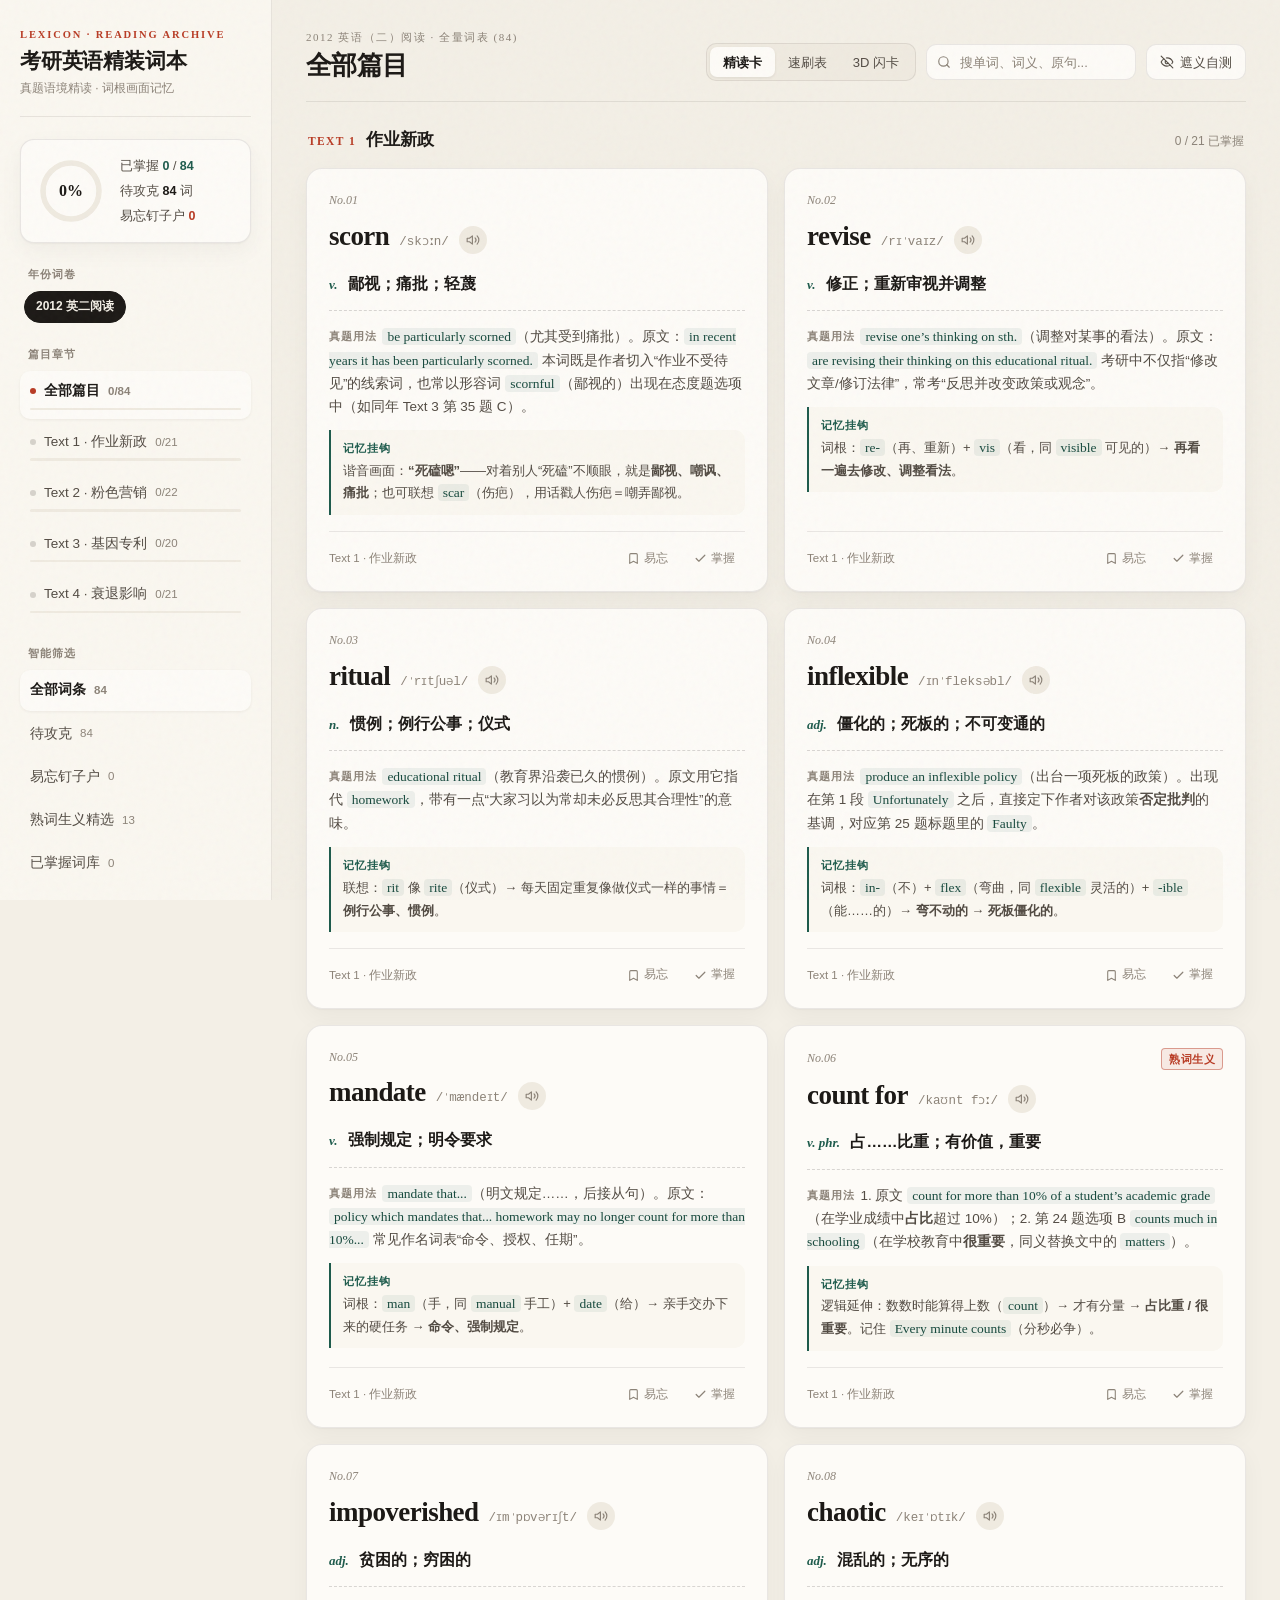
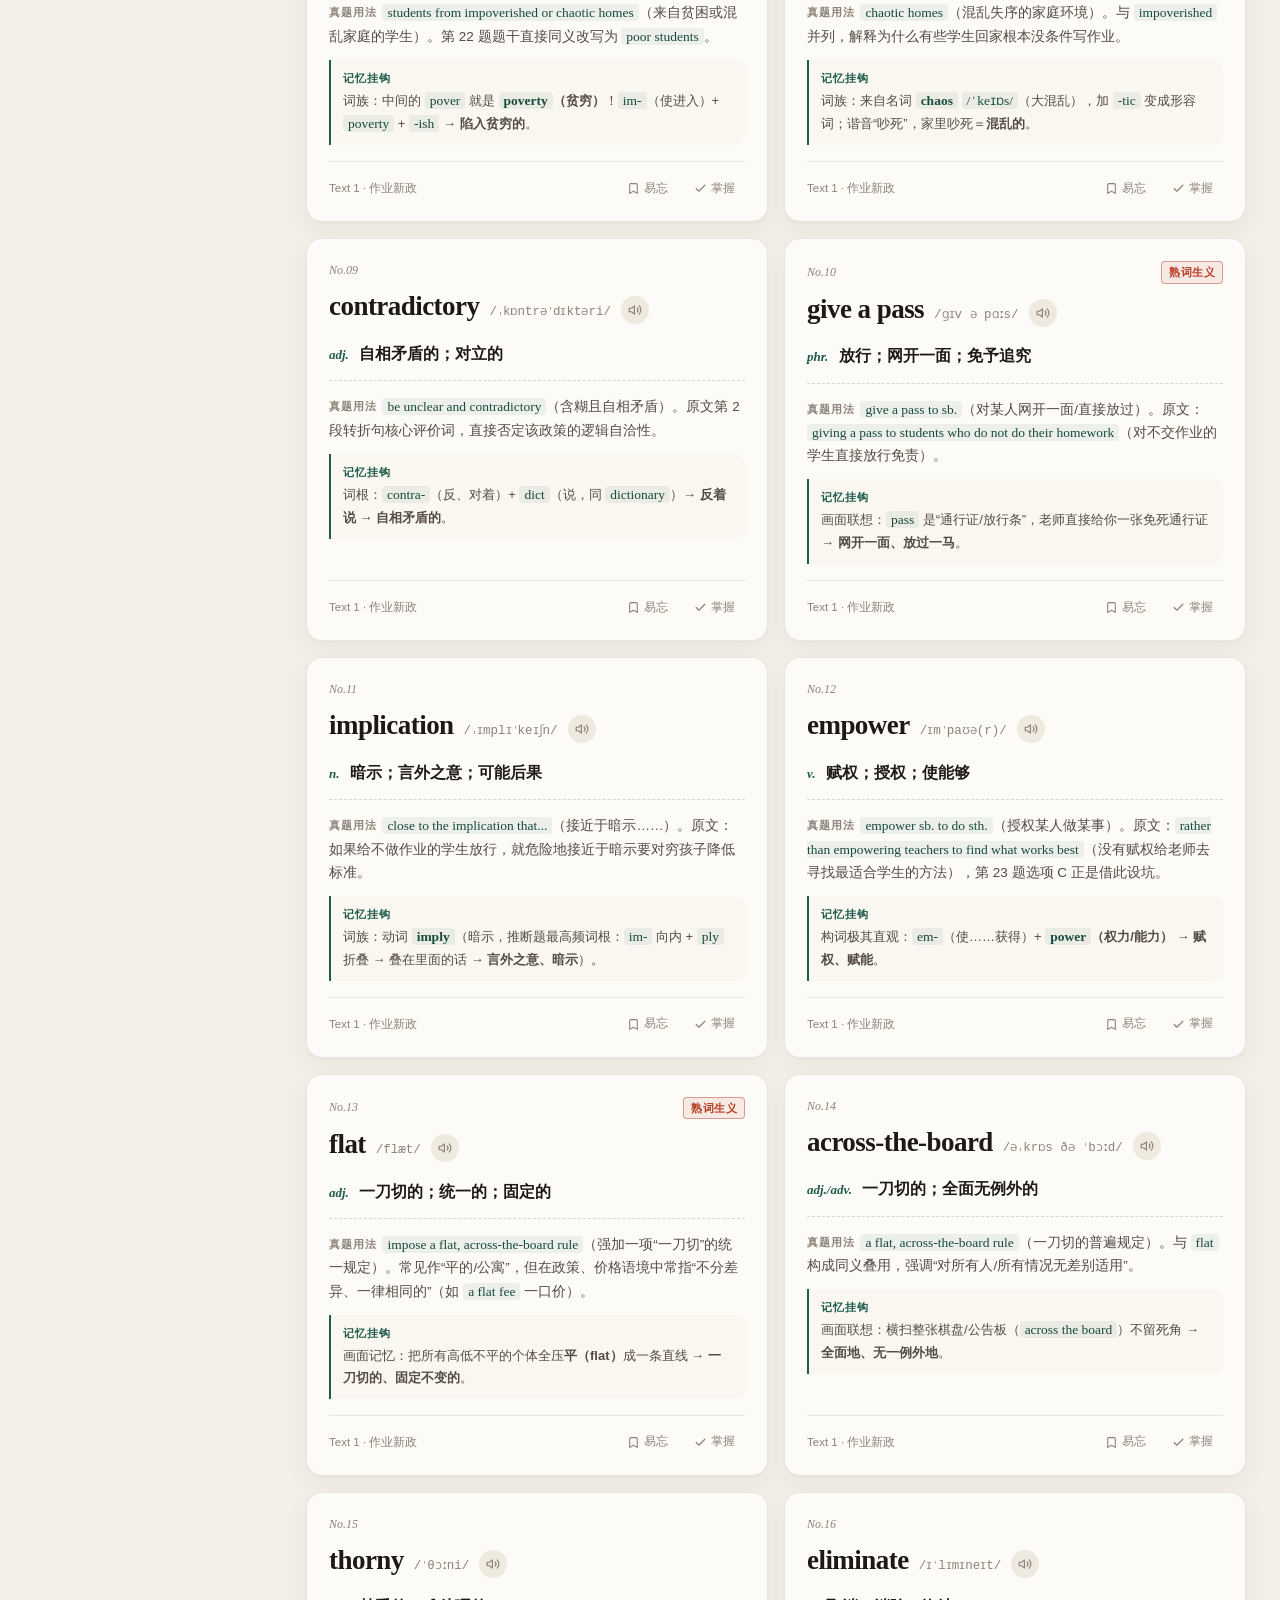
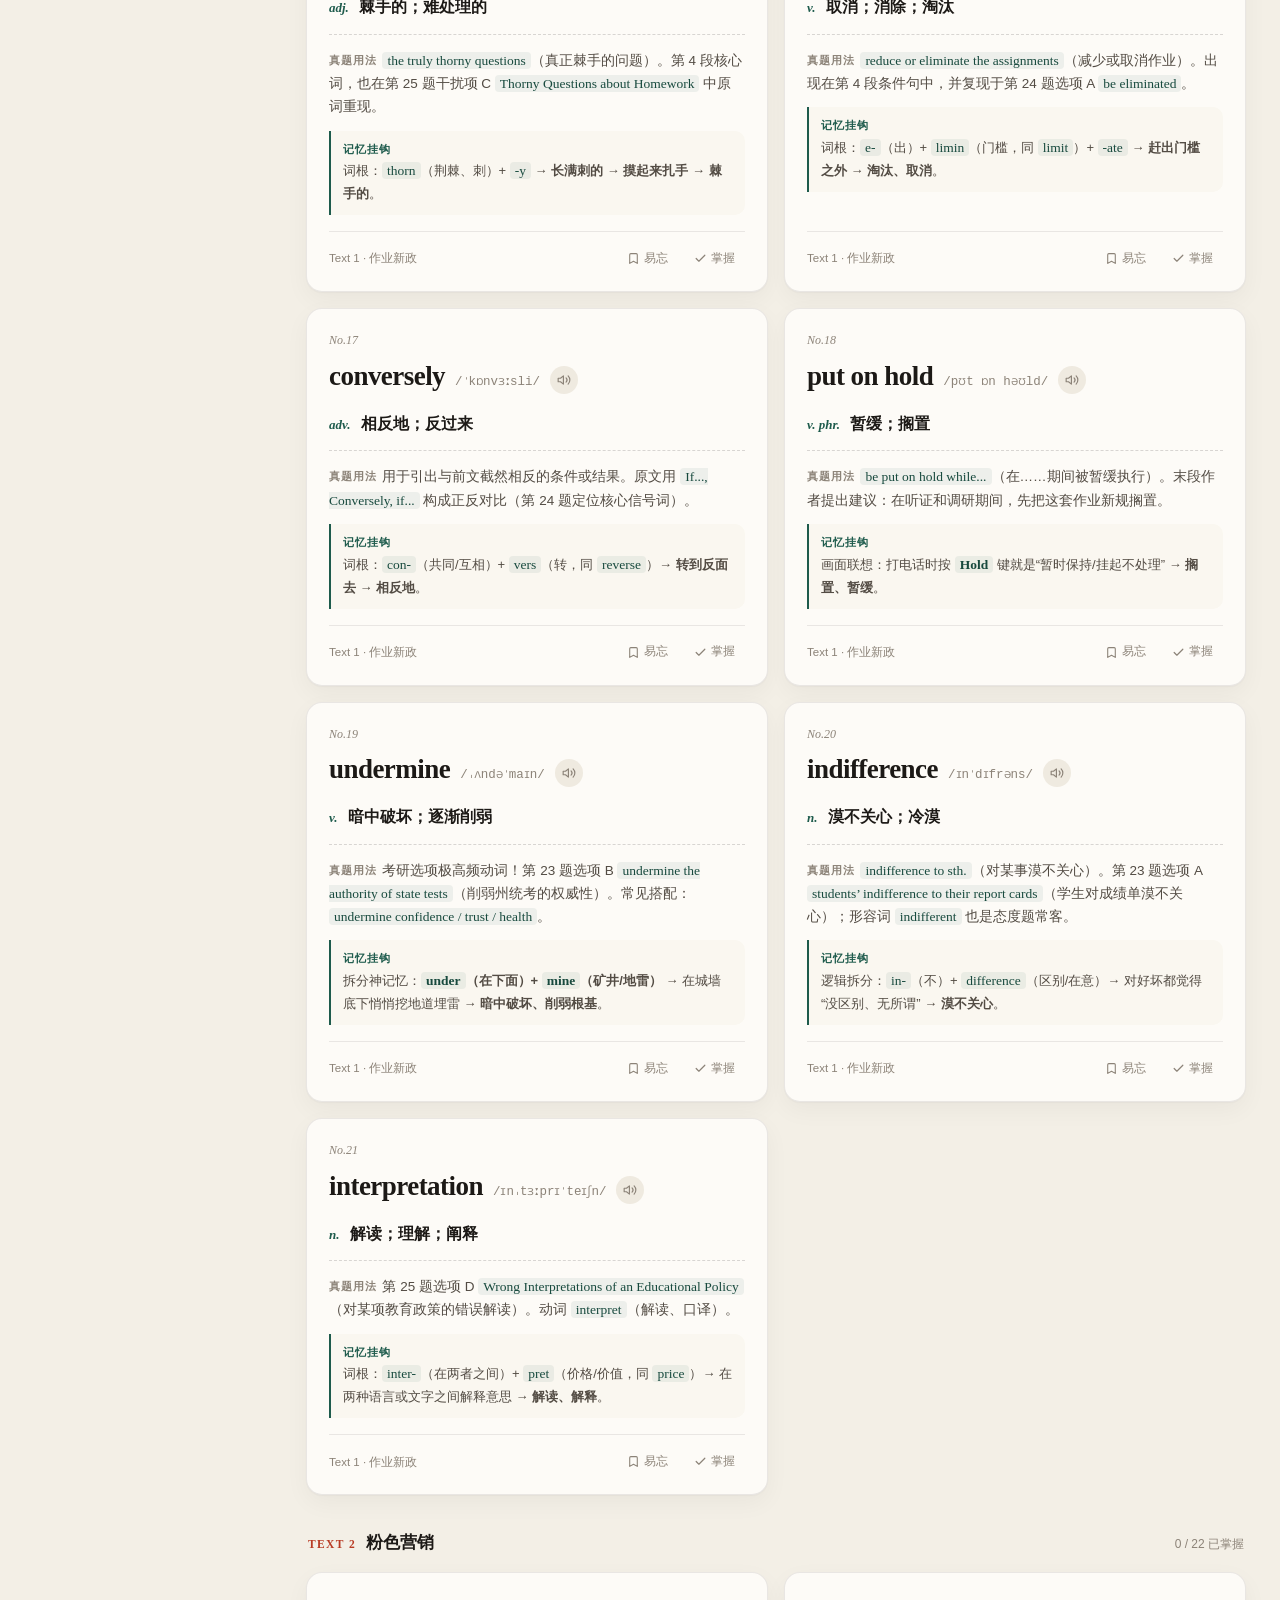
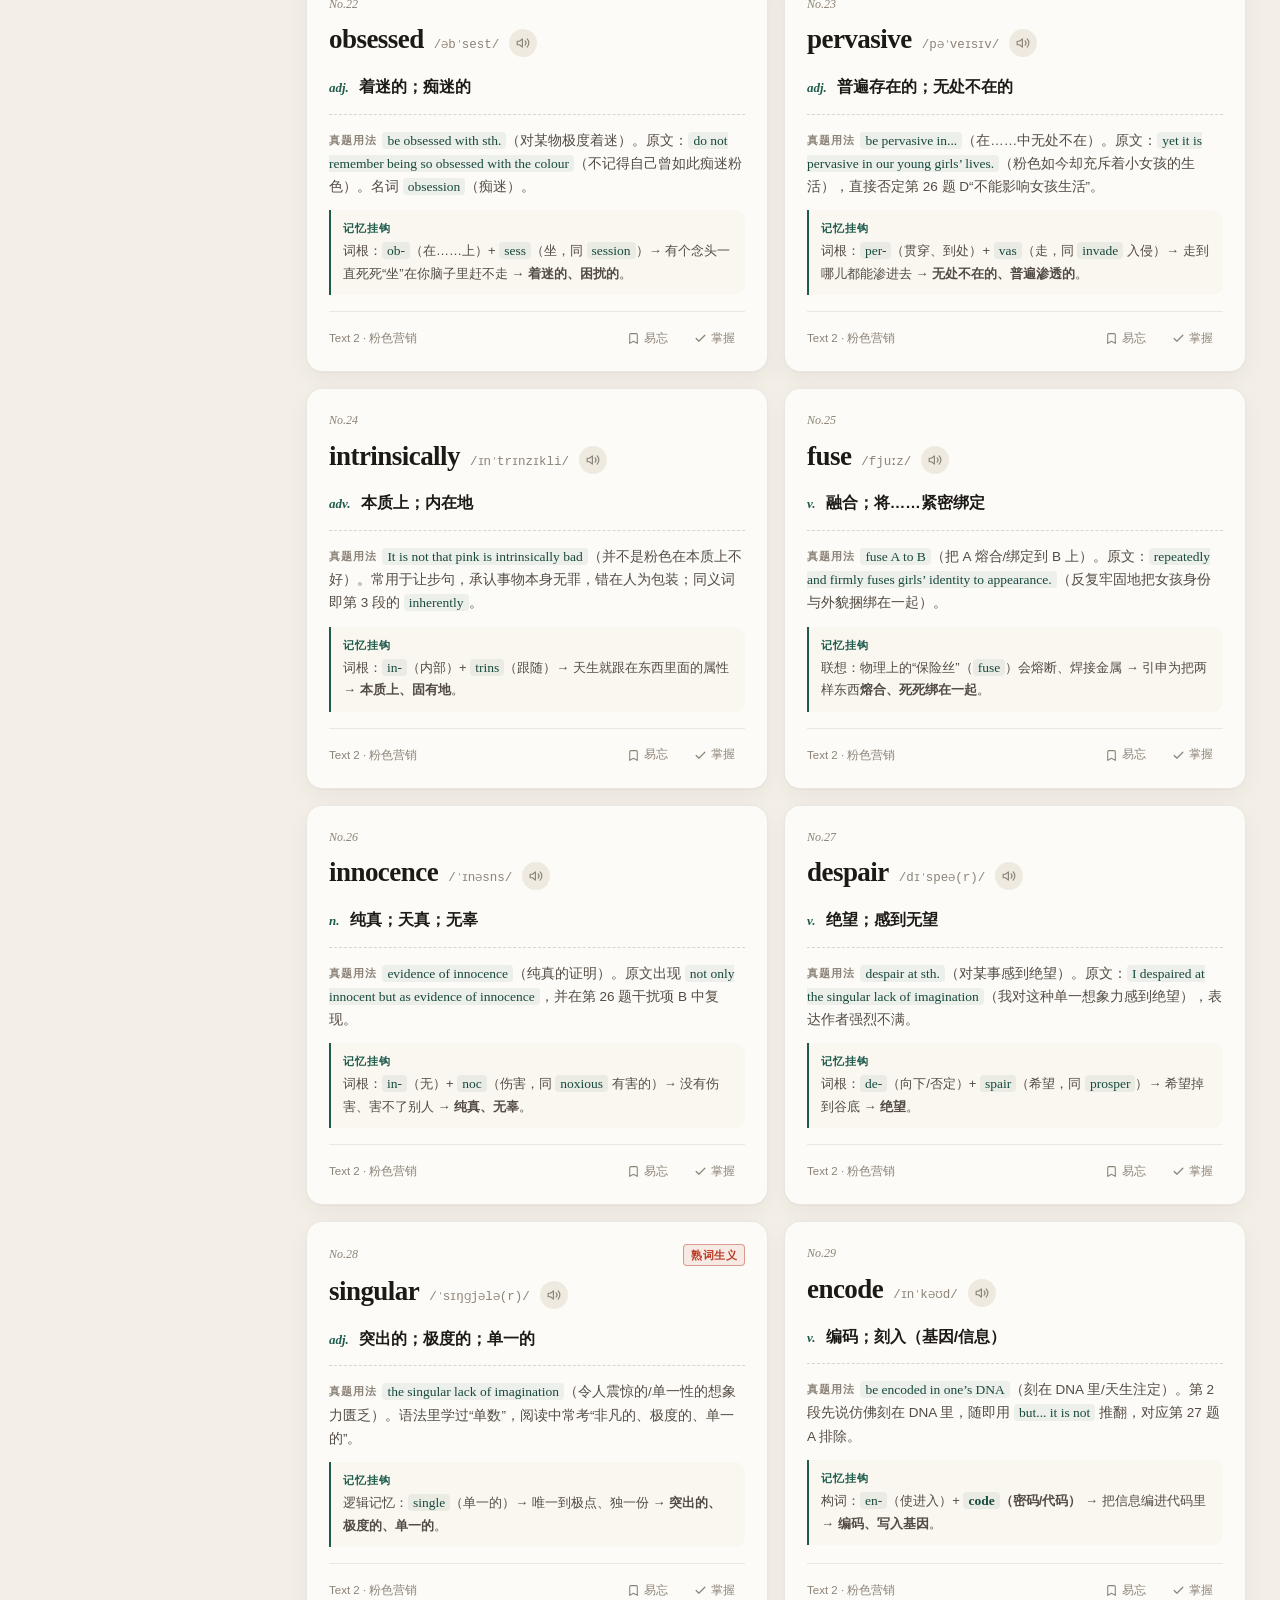
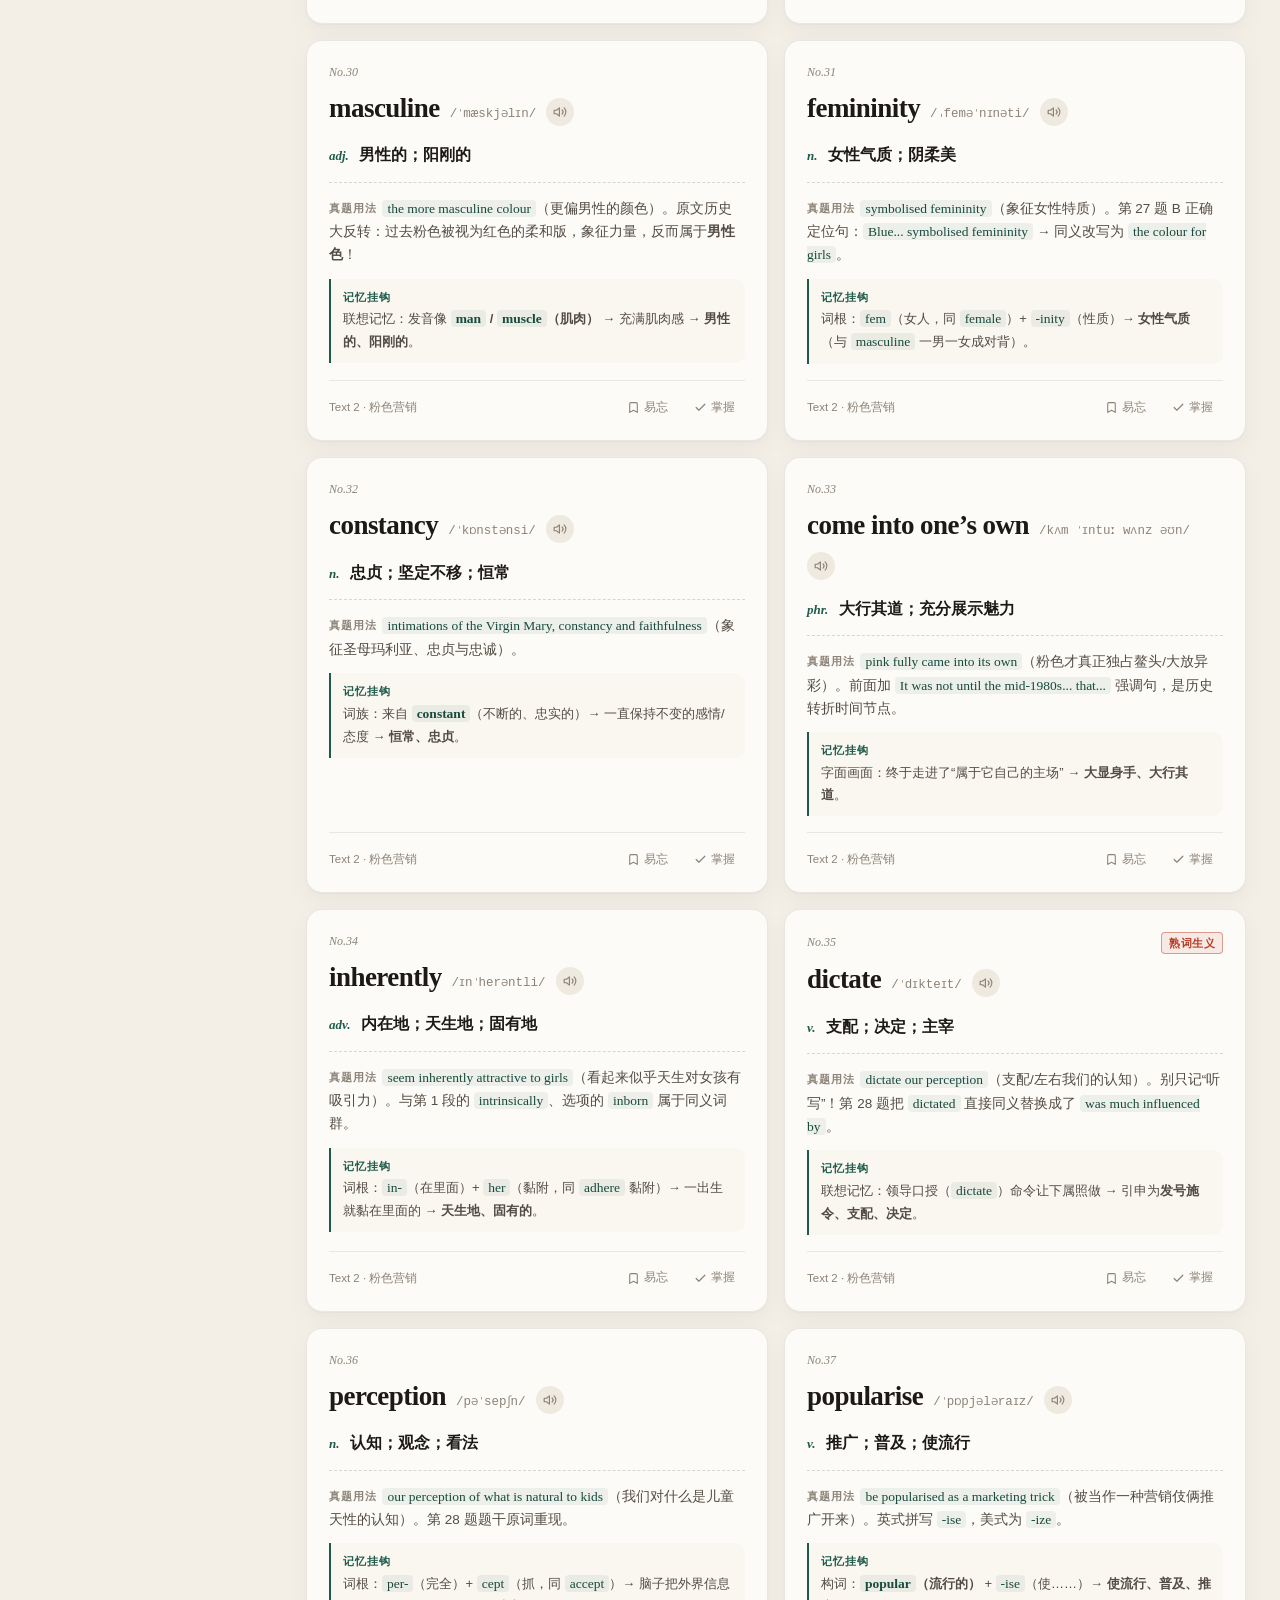
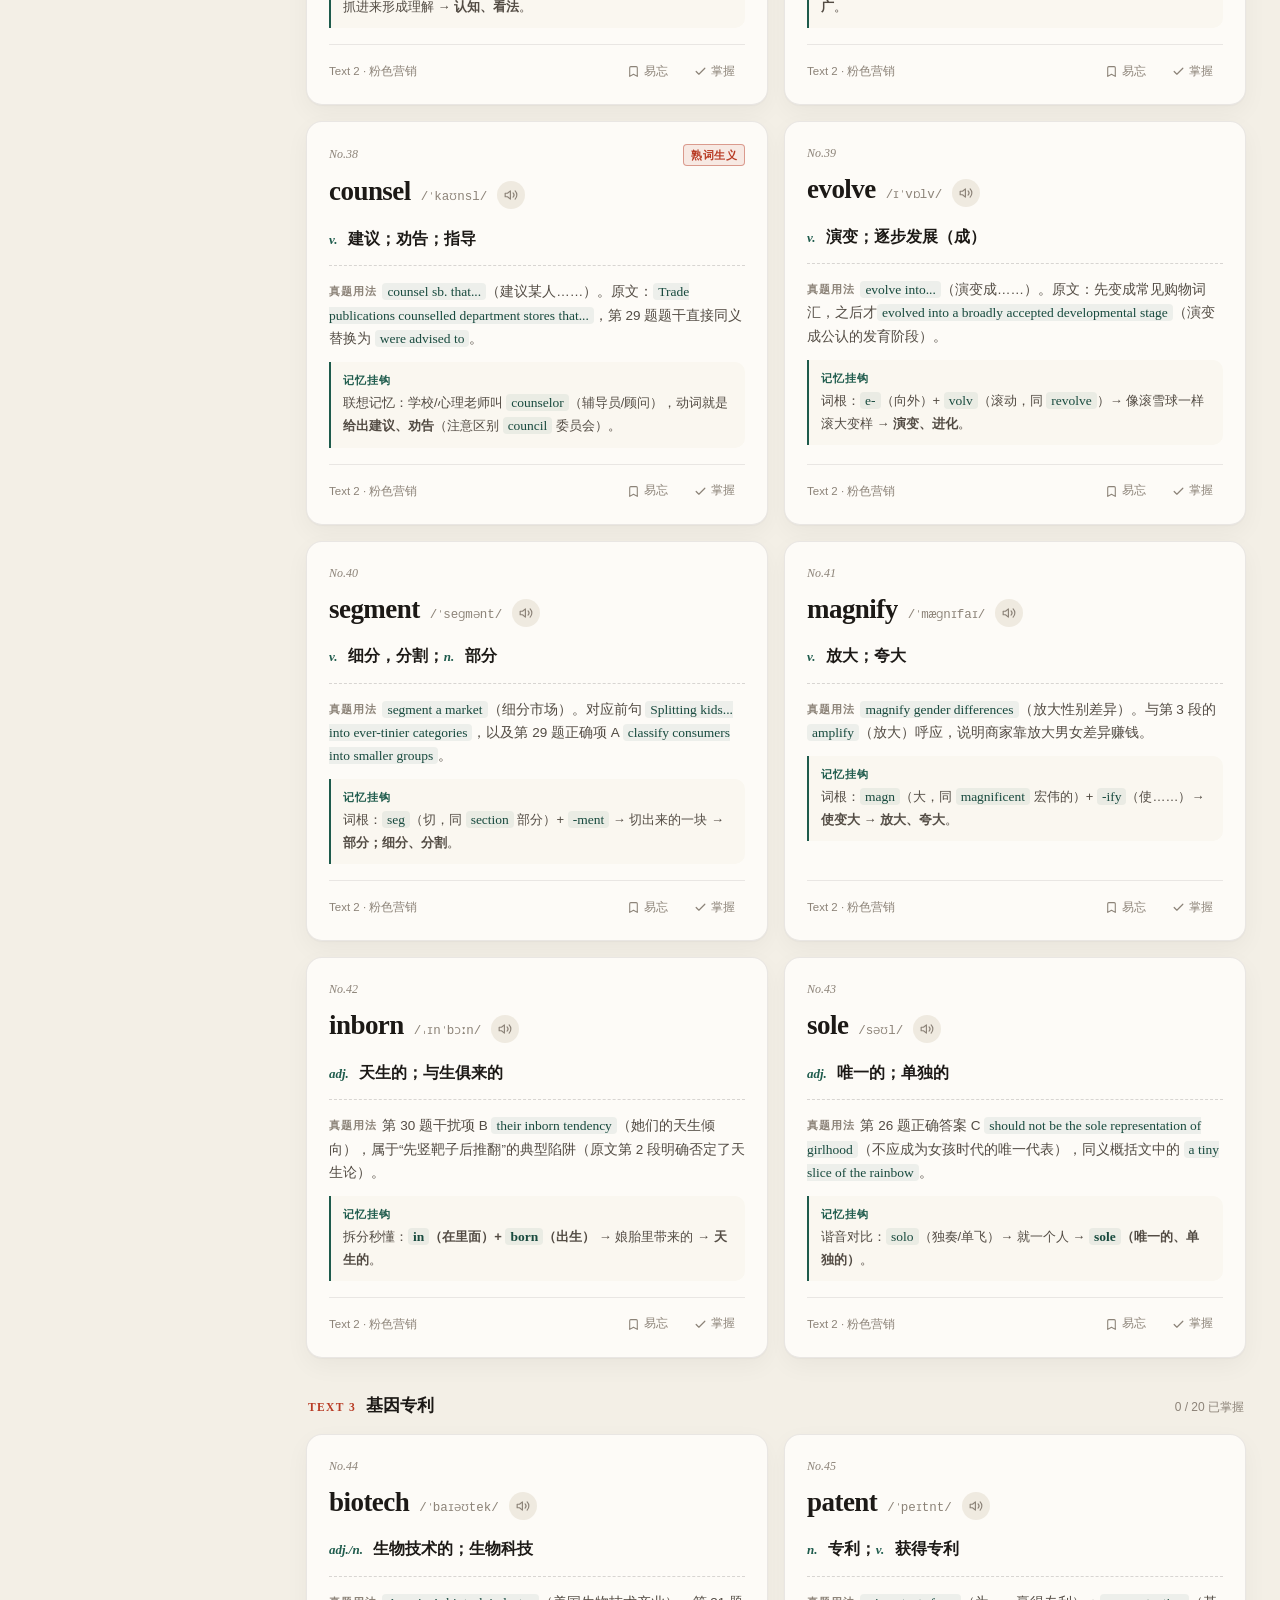
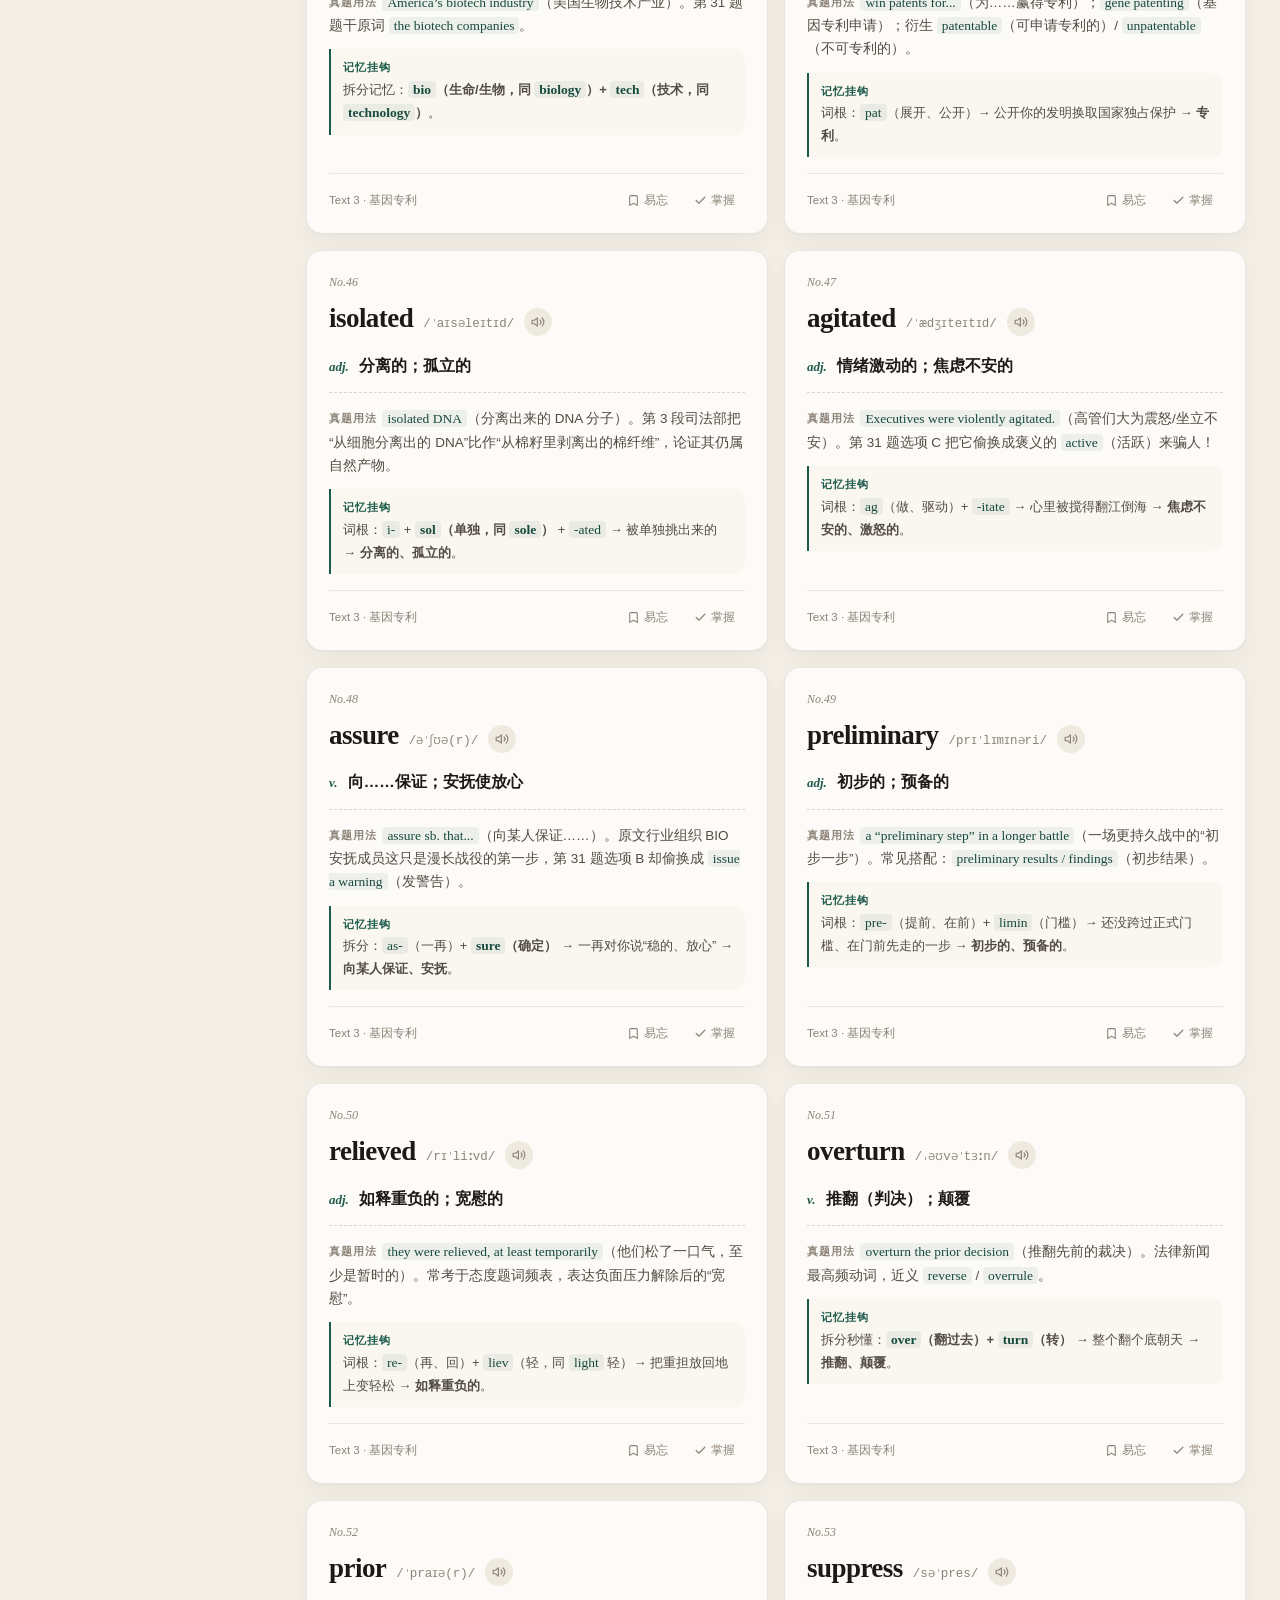
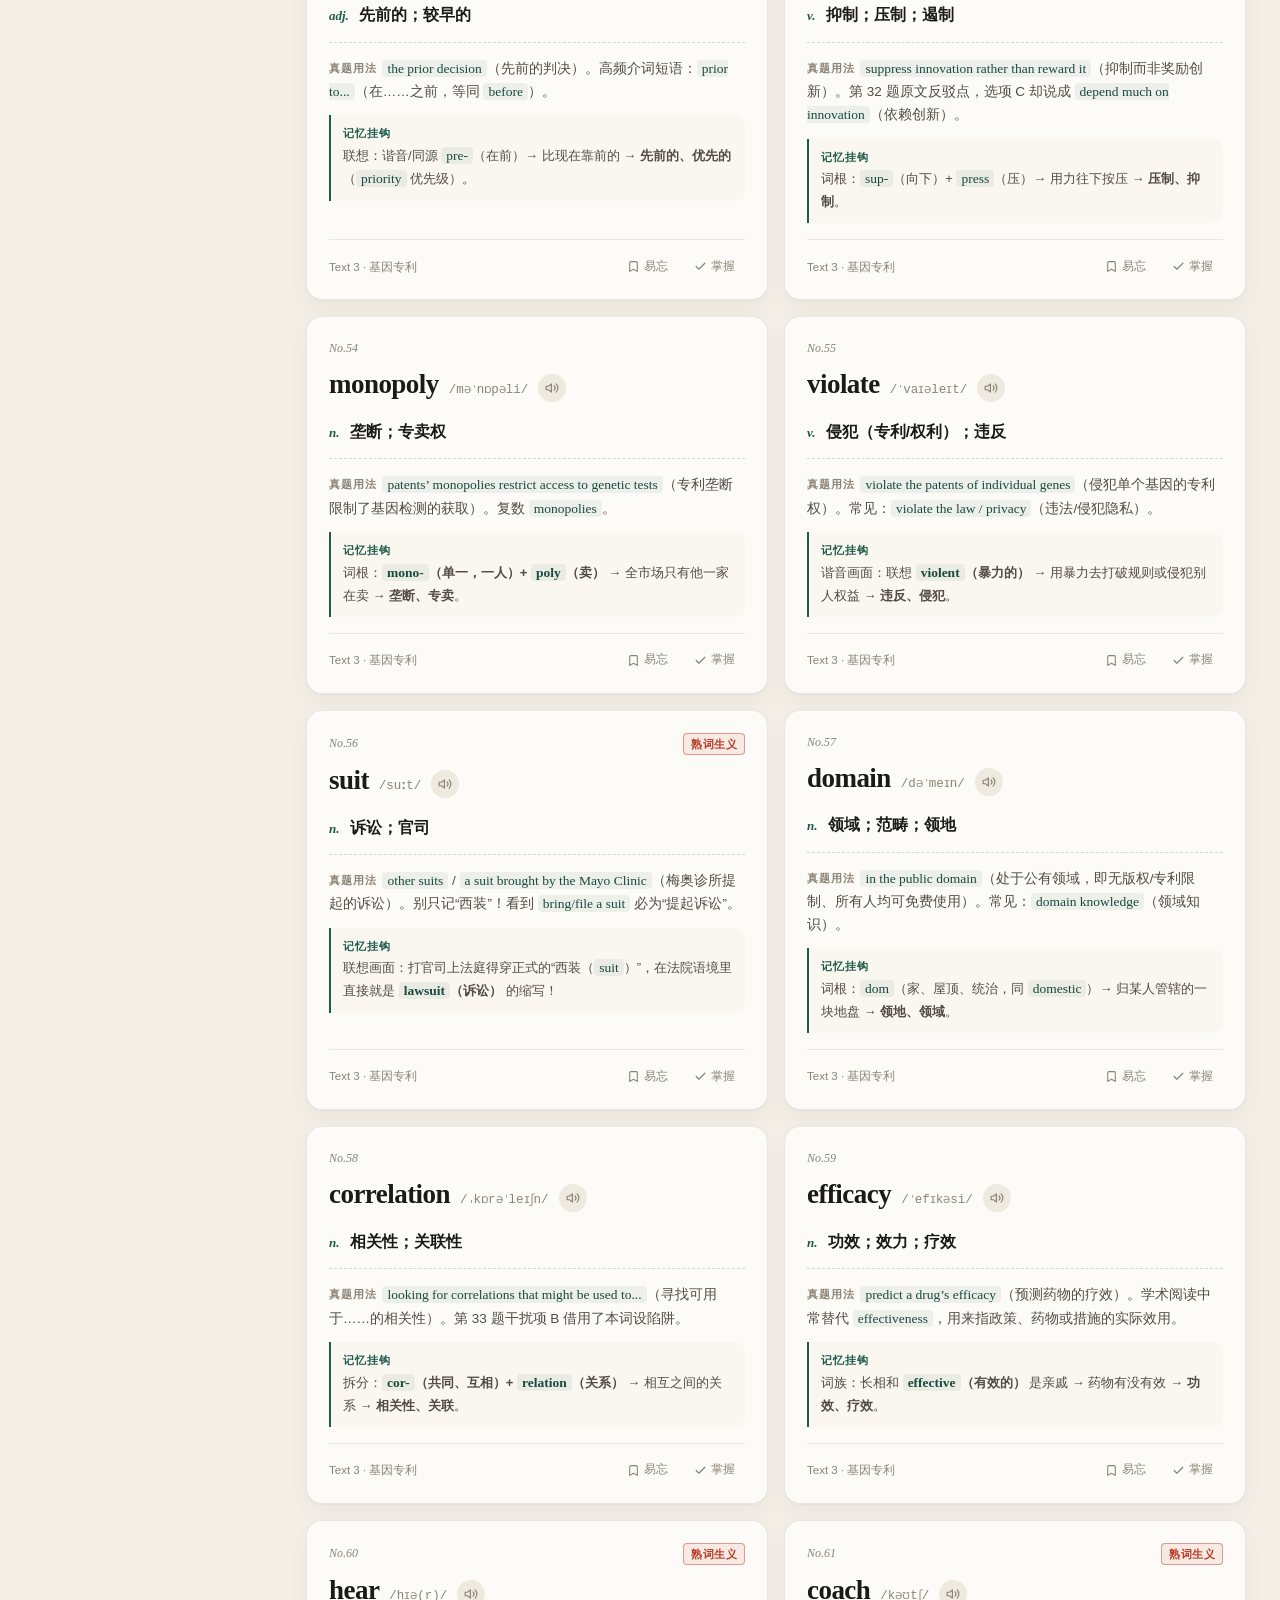
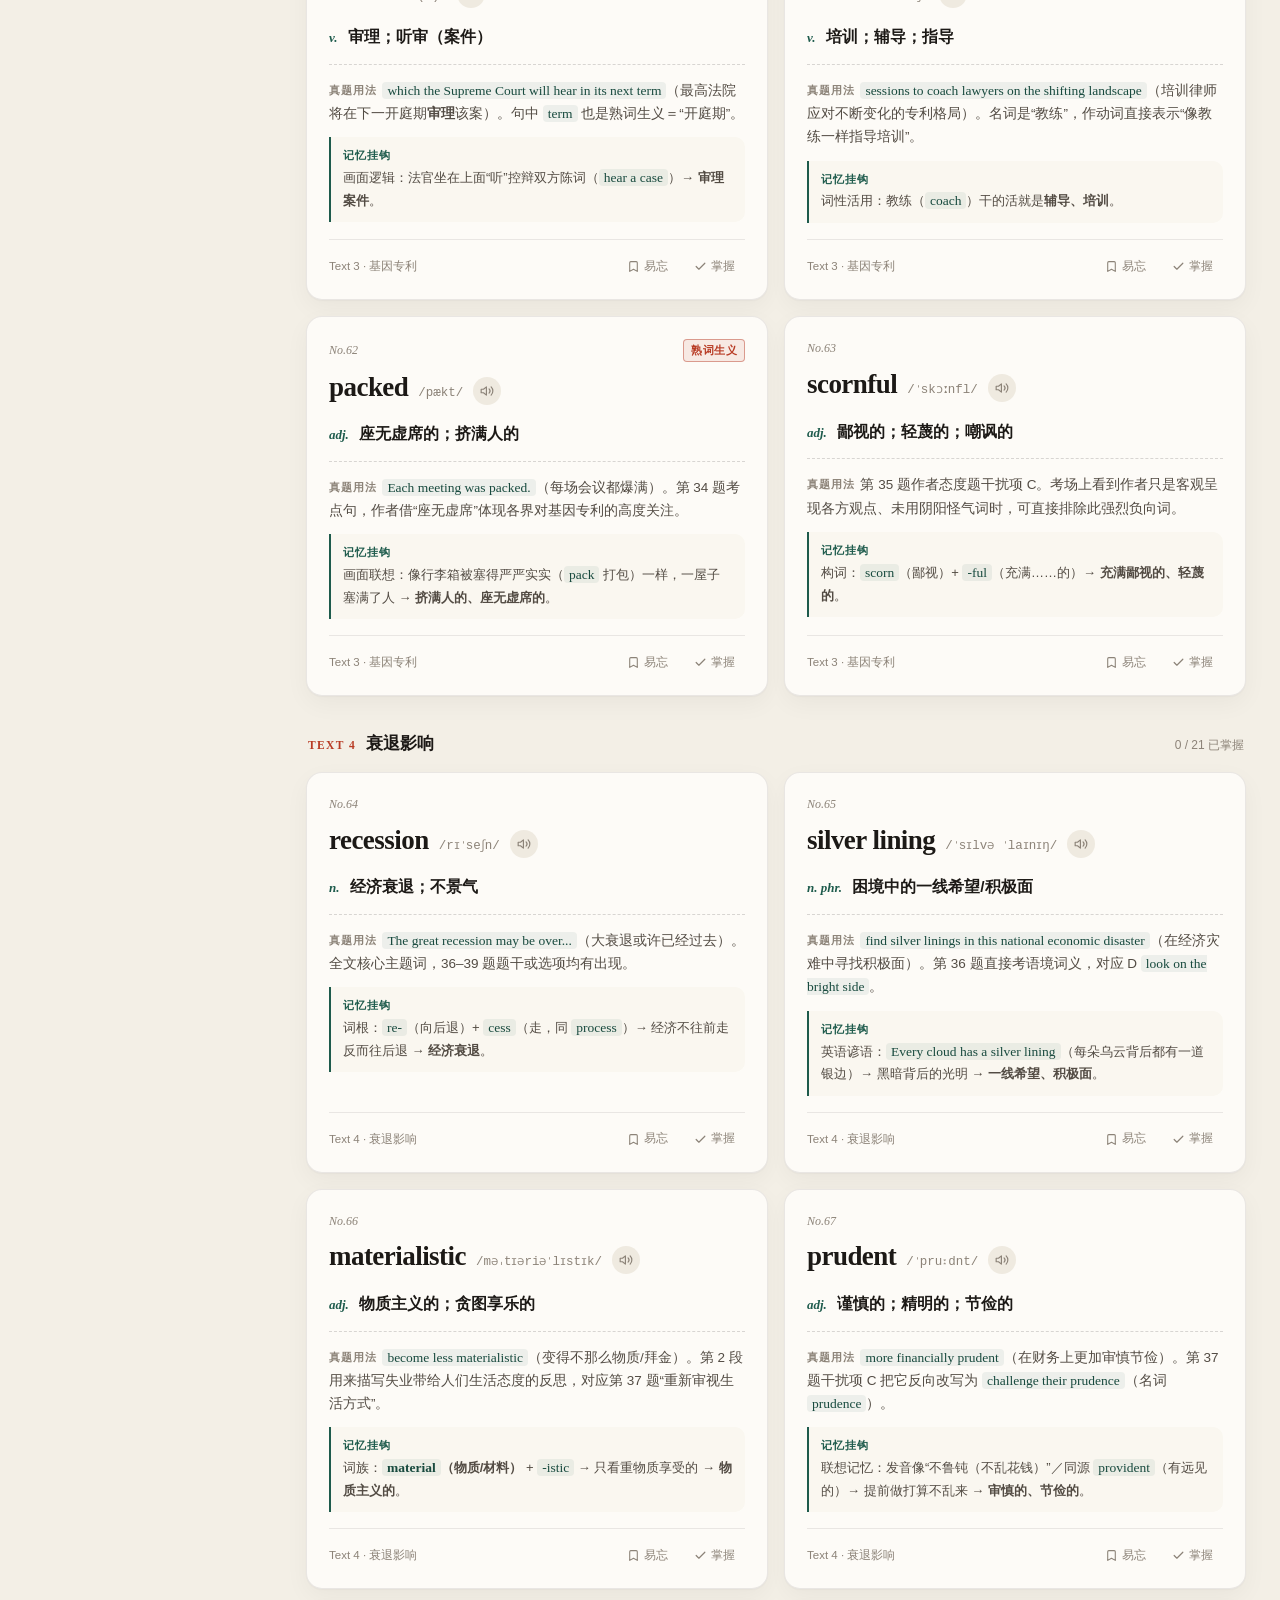
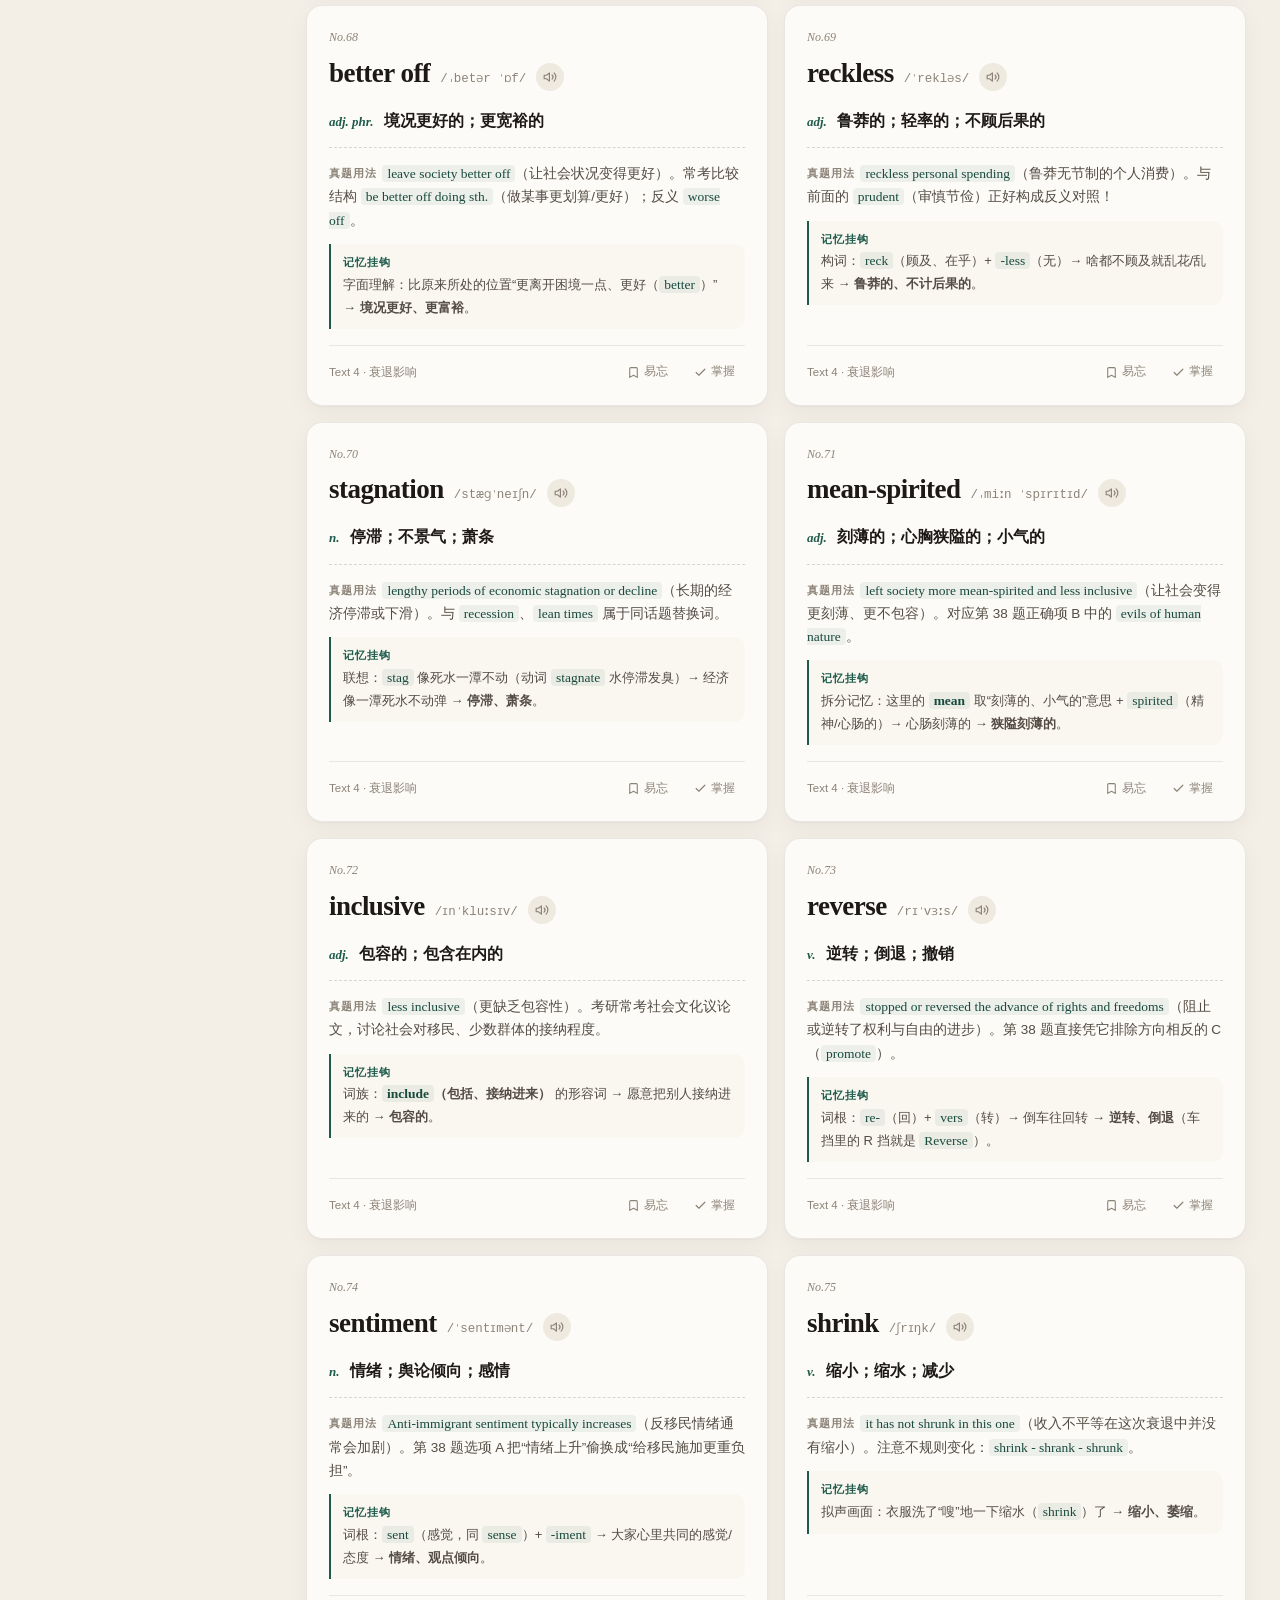
==== commit 0e3761d1: "Redesign UI with Archival Paper Lexicon two-pane studio, SVG mastery ring, rapid ledger, and 3D flip" ====
--- a/kaoyan_vocab_2012.html
+++ b/kaoyan_vocab_2012.html
@@ -2,1376 +2,11 @@
 <html lang="zh-CN">
 <head>
   <meta charset="UTF-8" />
-  <meta name="viewport" content="width=device-width, initial-scale=1.0" />
-  <title>考研英语阅读词本 · 2012 英二</title>
-  <meta name="description" content="2012 考研英语（二）阅读核心生词本：真题详细用法、词根联想记忆、模糊遮义自测与闪卡复习。" />
-  <style>
-    :root {
-      --bg: #f8f7f4;
-      --surface: #ffffff;
-      --surface-hover: #faf9f7;
-      --surface-subtle: #f2f1ed;
-      --border: rgba(24, 24, 27, 0.08);
-      --border-strong: rgba(24, 24, 27, 0.16);
-      --text: #18181b;
-      --text-secondary: #52525b;
-      --text-muted: #8e8e93;
-      --accent: #1d4ed8;
-      --accent-soft: rgba(29, 78, 216, 0.08);
-      --emerald: #0f766e;
-      --emerald-soft: rgba(15, 118, 110, 0.09);
-      --amber: #b45309;
-      --amber-soft: rgba(180, 83, 9, 0.09);
-      --danger: #be123c;
-      --danger-soft: rgba(190, 18, 60, 0.08);
-      --code-bg: #f1f0ec;
-      --code-text: #1e3a8a;
-      --shadow: 0 1px 3px rgba(0, 0, 0, 0.03), 0 8px 24px rgba(0, 0, 0, 0.03);
-      --shadow-card: 0 10px 32px rgba(0, 0, 0, 0.06);
-    }
-
-    [data-theme="dark"] {
-      --bg: #111214;
-      --surface: #181a1d;
-      --surface-hover: #1e2024;
-      --surface-subtle: #22252a;
-      --border: rgba(255, 255, 255, 0.08);
-      --border-strong: rgba(255, 255, 255, 0.16);
-      --text: #f1f1f3;
-      --text-secondary: #a8abb2;
-      --text-muted: #71757e;
-      --accent: #60a5fa;
-      --accent-soft: rgba(96, 165, 250, 0.14);
-      --emerald: #34d399;
-      --emerald-soft: rgba(52, 211, 153, 0.12);
-      --amber: #fbbf24;
-      --amber-soft: rgba(251, 191, 36, 0.12);
-      --danger: #fb7185;
-      --danger-soft: rgba(251, 113, 133, 0.12);
-      --code-bg: #23272f;
-      --code-text: #93c5fd;
-      --shadow: 0 1px 2px rgba(0, 0, 0, 0.3);
-      --shadow-card: 0 14px 40px rgba(0, 0, 0, 0.4);
-    }
-
-    *, *::before, *::after { box-sizing: border-box; }
-
-    html { -webkit-text-size-adjust: 100%; }
-
-    body {
-      margin: 0;
-      font-family: -apple-system, BlinkMacSystemFont, "PingFang SC", "Hiragino Sans GB", "Microsoft YaHei", "Segoe UI", sans-serif;
-      background: var(--bg);
-      color: var(--text);
-      font-size: 15px;
-      line-height: 1.65;
-      -webkit-font-smoothing: antialiased;
-      transition: background-color 0.2s ease, color 0.2s ease;
-    }
-
-    button, input, textarea { font: inherit; color: inherit; }
-    button { border: none; background: none; cursor: pointer; padding: 0; }
-    svg { display: block; flex-shrink: 0; }
-
-    /* Sticky Minimal Nav */
-    .nav {
-      position: sticky;
-      top: 0;
-      z-index: 40;
-      background: color-mix(in srgb, var(--bg) 86%, transparent);
-      backdrop-filter: blur(14px);
-      -webkit-backdrop-filter: blur(14px);
-      border-bottom: 1px solid var(--border);
-    }
-
-    .nav-inner {
-      max-width: 860px;
-      margin: 0 auto;
-      height: 56px;
-      padding: 0 20px;
-      display: flex;
-      align-items: center;
-      justify-content: space-between;
-      gap: 12px;
-    }
-
-    .nav-left {
-      display: flex;
-      align-items: baseline;
-      gap: 10px;
-      min-width: 0;
-    }
-
-    .site-title {
-      margin: 0;
-      font-size: 16px;
-      font-weight: 700;
-      letter-spacing: -0.02em;
-      white-space: nowrap;
-    }
-
-    .year-tag {
-      font-size: 12px;
-      font-weight: 500;
-      color: var(--text-muted);
-      padding: 2px 8px;
-      border-radius: 999px;
-      background: var(--surface-subtle);
-      white-space: nowrap;
-    }
-
-    .nav-right {
-      display: flex;
-      align-items: center;
-      gap: 8px;
-    }
-
-    .seg {
-      display: inline-flex;
-      padding: 3px;
-      border-radius: 9px;
-      background: var(--surface-subtle);
-    }
-
-    .seg-btn {
-      height: 28px;
-      padding: 0 12px;
-      border-radius: 6px;
-      font-size: 13px;
-      font-weight: 500;
-      color: var(--text-secondary);
-      transition: all 0.16s ease;
-    }
-
-    .seg-btn.active {
-      background: var(--surface);
-      color: var(--text);
-      font-weight: 600;
-      box-shadow: 0 1px 3px rgba(0, 0, 0, 0.08);
-    }
-
-    .nav-icon-btn {
-      width: 34px;
-      height: 34px;
-      border-radius: 8px;
-      display: inline-flex;
-      align-items: center;
-      justify-content: center;
-      color: var(--text-secondary);
-      transition: background-color 0.15s ease, color 0.15s ease;
-    }
-
-    .nav-icon-btn:hover {
-      background: var(--surface-subtle);
-      color: var(--text);
-    }
-
-    .nav-icon-btn.active {
-      background: var(--accent-soft);
-      color: var(--accent);
-    }
-
-    /* Main Container */
-    .wrap {
-      max-width: 860px;
-      margin: 0 auto;
-      padding: 24px 20px 80px;
-    }
-
-    /* Editorial Header Area (No outer card!) */
-    .header-area {
-      margin-bottom: 22px;
-    }
-
-    .progress-header {
-      display: flex;
-      flex-wrap: wrap;
-      align-items: center;
-      justify-content: space-between;
-      gap: 8px 16px;
-      margin-bottom: 10px;
-    }
-
-    .metrics {
-      display: flex;
-      flex-wrap: wrap;
-      align-items: center;
-      gap: 16px;
-      font-size: 13px;
-      color: var(--text-secondary);
-    }
-
-    .metrics strong {
-      font-weight: 600;
-      color: var(--text);
-      font-variant-numeric: tabular-nums;
-    }
-
-    .metric-emerald strong { color: var(--emerald); }
-    .metric-amber strong { color: var(--amber); }
-
-    .pct-label {
-      font-size: 12.5px;
-      font-weight: 600;
-      color: var(--text-muted);
-      font-variant-numeric: tabular-nums;
-    }
-
-    .hair-progress {
-      width: 100%;
-      height: 3px;
-      border-radius: 999px;
-      background: var(--surface-subtle);
-      overflow: hidden;
-      margin-bottom: 18px;
-    }
-
-    .hair-progress-fill {
-      height: 100%;
-      width: 0;
-      background: var(--emerald);
-      border-radius: 999px;
-      transition: width 0.35s cubic-bezier(0.22, 1, 0.36, 1);
-    }
-
-    /* Underline Passage Tabs */
-    .passage-tabs {
-      display: flex;
-      gap: 22px;
-      overflow-x: auto;
-      border-bottom: 1px solid var(--border);
-      scrollbar-width: none;
-      margin-bottom: 14px;
-    }
-    .passage-tabs::-webkit-scrollbar { display: none; }
-
-    .p-tab {
-      position: relative;
-      white-space: nowrap;
-      padding: 8px 0 11px;
-      font-size: 14px;
-      font-weight: 500;
-      color: var(--text-muted);
-      transition: color 0.15s ease;
-      display: inline-flex;
-      align-items: center;
-      gap: 6px;
-    }
-
-    .p-tab:hover { color: var(--text-secondary); }
-
-    .p-tab.active {
-      color: var(--text);
-      font-weight: 600;
-    }
-
-    .p-tab.active::after {
-      content: "";
-      position: absolute;
-      left: 0;
-      right: 0;
-      bottom: -1px;
-      height: 2px;
-      background: var(--text);
-      border-radius: 2px 2px 0 0;
-    }
-
-    .p-tab-num {
-      font-size: 11.5px;
-      font-variant-numeric: tabular-nums;
-      opacity: 0.7;
-    }
-
-    /* Slim Utility Bar */
-    .util-bar {
-      display: flex;
-      flex-wrap: wrap;
-      align-items: center;
-      justify-content: space-between;
-      gap: 10px 12px;
-    }
-
-    .filters {
-      display: flex;
-      flex-wrap: wrap;
-      align-items: center;
-      gap: 6px;
-    }
-
-    .pill {
-      height: 30px;
-      padding: 0 11px;
-      border-radius: 999px;
-      font-size: 12.5px;
-      font-weight: 500;
-      color: var(--text-secondary);
-      background: transparent;
-      border: 1px solid var(--border);
-      transition: all 0.15s ease;
-    }
-
-    .pill:hover {
-      border-color: var(--border-strong);
-      color: var(--text);
-    }
-
-    .pill.active {
-      background: var(--text);
-      border-color: var(--text);
-      color: var(--bg);
-    }
-
-    .pill.amber.active {
-      background: var(--amber);
-      border-color: var(--amber);
-      color: #ffffff;
-    }
-
-    .util-right {
-      display: flex;
-      flex-wrap: wrap;
-      align-items: center;
-      gap: 8px;
-    }
-
-    .search-wrap {
-      position: relative;
-      width: 190px;
-    }
-
-    .search-wrap svg {
-      position: absolute;
-      left: 10px;
-      top: 50%;
-      transform: translateY(-50%);
-      color: var(--text-muted);
-      pointer-events: none;
-    }
-
-    .search-input {
-      width: 100%;
-      height: 32px;
-      padding: 0 10px 0 30px;
-      border-radius: 8px;
-      border: 1px solid var(--border);
-      background: var(--surface);
-      font-size: 13px;
-      outline: none;
-      transition: border-color 0.15s ease;
-    }
-
-    .search-input:focus { border-color: var(--accent); }
-    .search-input::placeholder { color: var(--text-muted); }
-
-    .ghost-toggle {
-      height: 32px;
-      padding: 0 11px;
-      border-radius: 8px;
-      border: 1px solid var(--border);
-      background: var(--surface);
-      color: var(--text-secondary);
-      font-size: 12.5px;
-      font-weight: 500;
-      display: inline-flex;
-      align-items: center;
-      gap: 5px;
-      transition: all 0.15s ease;
-    }
-
-    .ghost-toggle:hover {
-      border-color: var(--border-strong);
-      color: var(--text);
-    }
-
-    .ghost-toggle.active {
-      background: var(--accent-soft);
-      border-color: color-mix(in srgb, var(--accent) 30%, transparent);
-      color: var(--accent);
-      font-weight: 600;
-    }
-
-    /* Passage Sheet (Single clean sheet per passage, hairline dividers) */
-    .sheet-group {
-      margin-bottom: 28px;
-    }
-
-    .sheet-heading {
-      display: flex;
-      align-items: baseline;
-      justify-content: space-between;
-      padding: 0 4px 10px;
-    }
-
-    .sheet-title {
-      margin: 0;
-      font-size: 13.5px;
-      font-weight: 600;
-      color: var(--text-secondary);
-      letter-spacing: 0.01em;
-    }
-
-    .sheet-sub {
-      font-size: 12px;
-      color: var(--text-muted);
-      font-variant-numeric: tabular-nums;
-    }
-
-    .sheet {
-      background: var(--surface);
-      border: 1px solid var(--border);
-      border-radius: 14px;
-      box-shadow: var(--shadow);
-      overflow: hidden;
-    }
-
-    .entry {
-      padding: 20px 22px;
-      border-bottom: 1px solid var(--border);
-      transition: background-color 0.15s ease, opacity 0.2s ease;
-    }
-
-    .entry:last-child { border-bottom: none; }
-    .entry.is-mastered { opacity: 0.56; }
-
-    .entry-top {
-      display: flex;
-      align-items: flex-start;
-      justify-content: space-between;
-      gap: 12px;
-    }
-
-    .entry-word-line {
-      display: flex;
-      flex-wrap: wrap;
-      align-items: baseline;
-      gap: 6px 10px;
-    }
-
-    .headword {
-      font-family: "New York", "Iowan Old Style", Georgia, "Times New Roman", serif;
-      font-size: 22px;
-      font-weight: 700;
-      letter-spacing: -0.015em;
-      color: var(--text);
-      line-height: 1.2;
-    }
-
-    .ipa {
-      font-family: ui-monospace, SFMono-Regular, Menlo, Consolas, monospace;
-      font-size: 12.5px;
-      color: var(--text-muted);
-    }
-
-    .audio-btn {
-      display: inline-flex;
-      align-items: center;
-      justify-content: center;
-      width: 26px;
-      height: 26px;
-      border-radius: 999px;
-      color: var(--text-muted);
-      transition: background-color 0.15s ease, color 0.15s ease;
-      transform: translateY(2px);
-    }
-
-    .audio-btn:hover {
-      background: var(--accent-soft);
-      color: var(--accent);
-    }
-
-    .sec-badge {
-      font-size: 11px;
-      font-weight: 600;
-      color: var(--amber);
-      background: var(--amber-soft);
-      padding: 2px 7px;
-      border-radius: 999px;
-      letter-spacing: 0.01em;
-    }
-
-    .entry-actions {
-      display: flex;
-      align-items: center;
-      gap: 4px;
-      flex-shrink: 0;
-    }
-
-    .mark-btn {
-      height: 30px;
-      padding: 0 9px;
-      border-radius: 7px;
-      font-size: 12px;
-      font-weight: 500;
-      color: var(--text-muted);
-      display: inline-flex;
-      align-items: center;
-      gap: 4px;
-      transition: all 0.15s ease;
-    }
-
-    .mark-btn:hover {
-      background: var(--surface-subtle);
-      color: var(--text);
-    }
-
-    .mark-btn.hard-on {
-      background: var(--amber-soft);
-      color: var(--amber);
-      font-weight: 600;
-    }
-
-    .mark-btn.master-on {
-      background: var(--emerald-soft);
-      color: var(--emerald);
-      font-weight: 600;
-    }
-
-    /* Meaning Line with Blur-to-Reveal */
-    .meaning-row {
-      margin-top: 8px;
-      display: flex;
-      align-items: baseline;
-      justify-content: space-between;
-      gap: 12px;
-    }
-
-    .meaning-text {
-      font-size: 15.5px;
-      font-weight: 500;
-      color: var(--text);
-      transition: filter 0.18s ease, opacity 0.18s ease;
-    }
-
-    .meaning-text.blurred {
-      filter: blur(7px);
-      opacity: 0.45;
-      user-select: none;
-      cursor: pointer;
-    }
-
-    .meaning-wrap {
-      position: relative;
-      display: inline-block;
-    }
-
-    .peek-hint {
-      position: absolute;
-      inset: 0;
-      display: flex;
-      align-items: center;
-      font-size: 12px;
-      font-weight: 500;
-      color: var(--accent);
-      cursor: pointer;
-      white-space: nowrap;
-    }
-
-    .pos {
-      font-family: ui-monospace, SFMono-Regular, Menlo, monospace;
-      font-size: 12px;
-      font-weight: 600;
-      color: var(--accent);
-      margin-right: 5px;
-    }
-
-    .expand-link {
-      font-size: 12px;
-      color: var(--text-muted);
-      display: inline-flex;
-      align-items: center;
-      gap: 3px;
-      flex-shrink: 0;
-    }
-    .expand-link:hover { color: var(--text); }
-
-    /* Editorial Guide Lines (No nested boxes!) */
-    .notes {
-      margin-top: 14px;
-      display: grid;
-      grid-template-columns: 1fr;
-      gap: 12px;
-    }
-
-    @media (min-width: 720px) {
-      .notes {
-        grid-template-columns: 1.25fr 1fr;
-        gap: 20px;
-      }
-    }
-
-    .note-col {
-      padding-left: 12px;
-      border-left: 2px solid var(--border-strong);
-      font-size: 13.5px;
-      line-height: 1.75;
-      color: var(--text-secondary);
-    }
-
-    .note-col.mem {
-      border-left-color: color-mix(in srgb, var(--emerald) 55%, transparent);
-    }
-
-    .note-k {
-      font-size: 11px;
-      font-weight: 700;
-      letter-spacing: 0.05em;
-      text-transform: uppercase;
-      color: var(--text-muted);
-      margin-bottom: 3px;
-      display: block;
-    }
-
-    .note-col.mem .note-k { color: var(--emerald); }
-
-    .en-hl {
-      font-size: 13px;
-      padding: 1px 5px;
-      border-radius: 4px;
-      background: var(--code-bg);
-      color: var(--code-text);
-      font-weight: 500;
-      word-break: break-word;
-    }
-
-    .compact-entry {
-      padding: 15px 22px;
-    }
-
-    /* Flashcard Mode */
-    .fc-shell {
-      max-width: 600px;
-      margin: 8px auto 0;
-    }
-
-    .fc-meta {
-      display: flex;
-      align-items: center;
-      justify-content: space-between;
-      margin-bottom: 14px;
-      font-size: 13px;
-      color: var(--text-muted);
-    }
-
-    .fc-meta strong {
-      color: var(--text);
-      font-variant-numeric: tabular-nums;
-    }
-
-    .fc-card {
-      background: var(--surface);
-      border: 1px solid var(--border);
-      border-radius: 18px;
-      padding: 32px 28px;
-      box-shadow: var(--shadow-card);
-      min-height: 320px;
-      display: flex;
-      flex-direction: column;
-      justify-content: space-between;
-    }
-
-    .fc-front {
-      text-align: center;
-      padding: 26px 0 18px;
-    }
-
-    .fc-crumb {
-      font-size: 12px;
-      color: var(--text-muted);
-      margin-bottom: 14px;
-    }
-
-    .fc-word {
-      font-family: "New York", "Iowan Old Style", Georgia, serif;
-      font-size: 38px;
-      font-weight: 700;
-      letter-spacing: -0.02em;
-      margin: 0 0 10px;
-      line-height: 1.15;
-    }
-
-    .fc-ipa-bar {
-      display: inline-flex;
-      align-items: center;
-      gap: 6px;
-      margin-bottom: 22px;
-    }
-
-    .primary-btn {
-      height: 40px;
-      padding: 0 24px;
-      border-radius: 999px;
-      background: var(--text);
-      color: var(--bg);
-      font-size: 14px;
-      font-weight: 600;
-      display: inline-flex;
-      align-items: center;
-      justify-content: center;
-      gap: 6px;
-      transition: opacity 0.15s ease, transform 0.1s ease;
-    }
-
-    .primary-btn:hover { opacity: 0.88; }
-    .primary-btn:active { transform: scale(0.98); }
-
-    .fc-back {
-      border-top: 1px solid var(--border);
-      padding-top: 20px;
-      margin-top: 8px;
-      display: flex;
-      flex-direction: column;
-      gap: 16px;
-      animation: rise 0.18s ease;
-    }
-
-    @keyframes rise {
-      from { opacity: 0; transform: translateY(5px); }
-      to { opacity: 1; transform: translateY(0); }
-    }
-
-    .fc-meaning {
-      font-size: 17px;
-      font-weight: 600;
-      color: var(--text);
-      text-align: center;
-    }
-
-    .fc-ratings {
-      display: grid;
-      grid-template-columns: repeat(3, 1fr);
-      gap: 10px;
-      margin-top: 6px;
-    }
-
-    .rate-btn {
-      height: 44px;
-      border-radius: 11px;
-      font-size: 13.5px;
-      font-weight: 600;
-      transition: transform 0.12s ease, opacity 0.15s ease;
-    }
-    .rate-btn:hover { transform: translateY(-1px); }
-    .rate-btn.forgot { background: var(--danger-soft); color: var(--danger); }
-    .rate-btn.fuzzy { background: var(--amber-soft); color: var(--amber); }
-    .rate-btn.know { background: var(--emerald-soft); color: var(--emerald); }
-
-    .fc-kbd {
-      text-align: center;
-      font-size: 12px;
-      color: var(--text-muted);
-      margin-top: 14px;
-    }
-
-    /* Empty State */
-    .empty {
-      background: var(--surface);
-      border: 1px solid var(--border);
-      border-radius: 14px;
-      padding: 48px 20px;
-      text-align: center;
-    }
-    .empty h3 { margin: 0 0 6px; font-size: 16px; }
-    .empty p { margin: 0 0 18px; font-size: 13.5px; color: var(--text-muted); }
-
-    /* Modal */
-    .modal-bg {
-      position: fixed;
-      inset: 0;
-      z-index: 60;
-      background: rgba(0, 0, 0, 0.42);
-      backdrop-filter: blur(4px);
-      display: none;
-      align-items: center;
-      justify-content: center;
-      padding: 16px;
-    }
-    .modal-bg.open { display: flex; }
-
-    .modal {
-      width: 100%;
-      max-width: 440px;
-      background: var(--surface);
-      border: 1px solid var(--border);
-      border-radius: 16px;
-      padding: 22px;
-      box-shadow: var(--shadow-card);
-    }
-
-    .modal-top {
-      display: flex;
-      align-items: center;
-      justify-content: space-between;
-      margin-bottom: 8px;
-    }
-
-    .modal-top h2 { margin: 0; font-size: 16px; font-weight: 700; }
-
-    .sync-box {
-      width: 100%;
-      min-height: 96px;
-      padding: 10px 12px;
-      border-radius: 10px;
-      border: 1px solid var(--border);
-      background: var(--bg);
-      font-family: ui-monospace, SFMono-Regular, Menlo, monospace;
-      font-size: 12px;
-      margin: 12px 0 14px;
-      resize: vertical;
-      outline: none;
-    }
-
-    .modal-foot {
-      display: flex;
-      align-items: center;
-      justify-content: space-between;
-      gap: 8px;
-    }
-
-    .toast {
-      position: fixed;
-      bottom: 24px;
-      left: 50%;
-      transform: translateX(-50%) translateY(14px);
-      background: var(--text);
-      color: var(--bg);
-      padding: 9px 18px;
-      border-radius: 999px;
-      font-size: 13px;
-      font-weight: 500;
-      opacity: 0;
-      pointer-events: none;
-      transition: all 0.2s ease;
-      z-index: 70;
-    }
-    .toast.show { opacity: 1; transform: translateX(-50%) translateY(0); }
-
-    .hidden { display: none !important; }
-
-    @media (max-width: 600px) {
-      .nav-inner { padding: 0 14px; }
-      .year-tag { display: none; }
-      .wrap { padding: 18px 14px 72px; }
-      .entry, .compact-entry { padding: 16px 16px; }
-      .headword { font-size: 20px; }
-      .fc-card { padding: 24px 18px; }
-      .fc-word { font-size: 30px; }
-      .search-wrap { width: 100%; order: -1; }
-      .util-right { width: 100%; }
-      .mark-label { display: none; }
-    }
-  </style>
+  <meta http-equiv="refresh" content="0;url=./" />
+  <title>跳转至考研英语精装词本...</title>
 </head>
 <body>
-  <header class="nav">
-    <div class="nav-inner">
-      <div class="nav-left">
-        <h1 class="site-title">考研阅读词本</h1>
-        <span class="year-tag">2012 英语（二）</span>
-      </div>
-      <div class="nav-right">
-        <div class="seg" role="tablist" aria-label="学习模式">
-          <button type="button" class="seg-btn active" id="modeListBtn">词表</button>
-          <button type="button" class="seg-btn" id="modeFlashBtn">闪卡</button>
-        </div>
-        <button type="button" class="nav-icon-btn" id="syncBtn" title="同步学习进度" aria-label="同步进度">
-          <svg width="17" height="17" viewBox="0 0 24 24" fill="none" stroke="currentColor" stroke-width="1.8" stroke-linecap="round" stroke-linejoin="round"><path d="M21 12a9 9 0 0 0-9-9 9.75 9.75 0 0 0-6.74 2.74L3 8"/><path d="M3 3v5h5"/><path d="M3 12a9 9 0 0 0 9 9 9.75 9.75 0 0 0 6.74-2.74L21 16"/><path d="M16 16h5v5"/></svg>
-        </button>
-        <button type="button" class="nav-icon-btn" id="themeBtn" title="切换浅色/夜间模式" aria-label="切换主题"></button>
-      </div>
-    </div>
-  </header>
-
-  <main class="wrap">
-    <section class="header-area">
-      <div class="progress-header">
-        <div class="metrics">
-          <span>共 <strong id="statTotal">84</strong> 词</span>
-          <span class="metric-emerald">已掌握 <strong id="statMastered">0</strong></span>
-          <span>待复习 <strong id="statRemain">84</strong></span>
-          <span class="metric-amber">易忘 <strong id="statHard">0</strong></span>
-        </div>
-        <span class="pct-label" id="progressPct">0%</span>
-      </div>
-      <div class="hair-progress"><div class="hair-progress-fill" id="progressBarFill"></div></div>
-
-      <nav id="passageTabs" class="passage-tabs" aria-label="篇目切换"></nav>
-
-      <div class="util-bar">
-        <div class="filters">
-          <button type="button" class="pill active" data-status="all">全部</button>
-          <button type="button" class="pill" data-status="unmastered">未掌握</button>
-          <button type="button" class="pill amber" data-status="hard">易忘</button>
-          <button type="button" class="pill" data-status="mastered">已掌握</button>
-          <button type="button" class="pill amber" id="secondaryBtn">熟词生义</button>
-        </div>
-
-        <div class="util-right">
-          <div class="search-wrap">
-            <svg width="14" height="14" viewBox="0 0 24 24" fill="none" stroke="currentColor" stroke-width="2" stroke-linecap="round" stroke-linejoin="round"><circle cx="11" cy="11" r="8"/><path d="m21 21-4.3-4.3"/></svg>
-            <input id="searchInput" class="search-input" type="search" placeholder="搜索单词或释义..." />
-          </div>
-          <button type="button" class="ghost-toggle" id="maskBtn">
-            <svg width="14" height="14" viewBox="0 0 24 24" fill="none" stroke="currentColor" stroke-width="1.9" stroke-linecap="round" stroke-linejoin="round"><path d="M9.88 9.88a3 3 0 1 0 4.24 4.24"/><path d="M10.73 5.08A10.43 10.43 0 0 1 12 5c7 0 10 7 10 7a13.16 13.16 0 0 1-1.67 2.68"/><path d="M6.61 6.61A13.526 13.526 0 0 0 2 12s3 7 10 7a9.74 9.74 0 0 0 5.39-1.61"/><line x1="2" x2="22" y1="2" y2="22"/></svg>
-            <span id="maskBtnText">遮义自测</span>
-          </button>
-          <button type="button" class="ghost-toggle" id="compactBtn">
-            <svg width="14" height="14" viewBox="0 0 24 24" fill="none" stroke="currentColor" stroke-width="1.9" stroke-linecap="round" stroke-linejoin="round"><line x1="3" x2="21" y1="6" y2="6"/><line x1="3" x2="21" y1="12" y2="12"/><line x1="3" x2="21" y1="18" y2="18"/></svg>
-            <span id="compactBtnText">极简模式</span>
-          </button>
-        </div>
-      </div>
-    </section>
-
-    <div id="mainContent"></div>
-  </main>
-
-  <div class="modal-bg" id="syncModal" role="dialog" aria-modal="true">
-    <div class="modal">
-      <div class="modal-top">
-        <h2>同步学习进度</h2>
-        <button type="button" class="ghost-toggle" id="closeSyncBtn">关闭</button>
-      </div>
-      <p style="margin:0;font-size:13px;color:var(--text-muted)">进度自动保存在当前浏览器。更换设备时，复制进度码粘贴导入即可。</p>
-      <textarea id="syncTextarea" class="sync-box" spellcheck="false"></textarea>
-      <div class="modal-foot">
-        <button type="button" class="ghost-toggle" id="resetProgressBtn">重置</button>
-        <div style="display:flex;gap:8px">
-          <button type="button" class="ghost-toggle" id="copySyncBtn">复制</button>
-          <button type="button" class="primary-btn" style="height:32px;padding:0 14px;font-size:13px" id="importSyncBtn">导入覆盖</button>
-        </div>
-      </div>
-    </div>
-  </div>
-  <div class="toast" id="toast"></div>
-
-  <script>
-    const VOCAB_DATA = {
-      passages: [
-        {
-          id: "T1", code: "Text 1", title: "作业新政",
-          words: [
-            {id:"2012-T1-1",word:"scorn",ipa:"/skɔːn/",meaning:"`v.` 鄙视；痛批；轻蔑",usage:"`be particularly scorned`（尤其受到痛批）。原文：`in recent years it has been particularly scorned.` 本词既是作者切入“作业不受待见”的线索词，也常以形容词 `scornful`（鄙视的）出现在态度题选项中（如同年 Text 3 第 35 题 C）。",memory:"谐音画面：**“死磕嗯”**——对着别人“死磕”不顺眼，就是**鄙视、嘲讽、痛批**；也可联想 `scar`（伤疤），用话戳人伤疤＝嘲弄鄙视。",secondary:false},
-            {id:"2012-T1-2",word:"revise",ipa:"/rɪˈvaɪz/",meaning:"`v.` 修正；重新审视并调整",usage:"`revise one’s thinking on sth.`（调整对某事的看法）。原文：`are revising their thinking on this educational ritual.` 考研中不仅指“修改文章/修订法律”，常考“反思并改变政策或观念”。",memory:"词根：`re-`（再、重新）+ `vis`（看，同 `visible` 可见的）→ **再看一遍去修改、调整看法**。",secondary:false},
-            {id:"2012-T1-3",word:"ritual",ipa:"/ˈrɪtʃuəl/",meaning:"`n.` 惯例；例行公事；仪式",usage:"`educational ritual`（教育界沿袭已久的惯例）。原文用它指代 `homework`，带有一点“大家习以为常却未必反思其合理性”的意味。",memory:"联想：`rit` 像 `rite`（仪式）→ 每天固定重复像做仪式一样的事情＝**例行公事、惯例**。",secondary:false},
-            {id:"2012-T1-4",word:"inflexible",ipa:"/ɪnˈfleksəbl/",meaning:"`adj.` 僵化的；死板的；不可变通的",usage:"`produce an inflexible policy`（出台一项死板的政策）。出现在第 1 段 `Unfortunately` 之后，直接定下作者对该政策**否定批判**的基调，对应第 25 题标题里的 `Faulty`。",memory:"词根：`in-`（不）+ `flex`（弯曲，同 `flexible` 灵活的）+ `-ible`（能……的）→ **弯不动的 → 死板僵化的**。",secondary:false},
-            {id:"2012-T1-5",word:"mandate",ipa:"/ˈmændeɪt/",meaning:"`v.` 强制规定；明令要求",usage:"`mandate that...`（明文规定……，后接从句）。原文：`policy which mandates that... homework may no longer count for more than 10%...` 常见作名词表“命令、授权、任期”。",memory:"词根：`man`（手，同 `manual` 手工）+ `date`（给）→ 亲手交办下来的硬任务 → **命令、强制规定**。",secondary:false},
-            {id:"2012-T1-6",word:"count for",ipa:"/kaʊnt fɔː/",meaning:"`v. phr.` 占……比重；有价值，重要",usage:"**熟词生义**：1. 原文 `count for more than 10% of a student’s academic grade`（在学业成绩中**占比**超过 10%）；2. 第 24 题选项 B `counts much in schooling`（在学校教育中**很重要**，同义替换文中的 `matters`）。",memory:"逻辑延伸：数数时能算得上数（`count`）→ 才有分量 → **占比重 / 很重要**。记住 `Every minute counts`（分秒必争）。",secondary:true},
-            {id:"2012-T1-7",word:"impoverished",ipa:"/ɪmˈpɒvərɪʃt/",meaning:"`adj.` 贫困的；穷困的",usage:"`students from impoverished or chaotic homes`（来自贫困或混乱家庭的学生）。第 22 题题干直接同义改写为 `poor students`。",memory:"词族：中间的 `pover` 就是 **`poverty`（贫穷）**！`im-`（使进入）+ `poverty` + `-ish` → **陷入贫穷的**。",secondary:false},
-            {id:"2012-T1-8",word:"chaotic",ipa:"/keɪˈɒtɪk/",meaning:"`adj.` 混乱的；无序的",usage:"`chaotic homes`（混乱失序的家庭环境）。与 `impoverished` 并列，解释为什么有些学生回家根本没条件写作业。",memory:"词族：来自名词 **`chaos`** `/ˈkeɪɒs/`（大混乱），加 `-tic` 变成形容词；谐音“吵死”，家里吵死＝**混乱的**。",secondary:false},
-            {id:"2012-T1-9",word:"contradictory",ipa:"/ˌkɒntrəˈdɪktəri/",meaning:"`adj.` 自相矛盾的；对立的",usage:"`be unclear and contradictory`（含糊且自相矛盾）。原文第 2 段转折句核心评价词，直接否定该政策的逻辑自洽性。",memory:"词根：`contra-`（反、对着）+ `dict`（说，同 `dictionary`）→ **反着说 → 自相矛盾的**。",secondary:false},
-            {id:"2012-T1-10",word:"give a pass",ipa:"/ɡɪv ə pɑːs/",meaning:"`phr.` 放行；网开一面；免予追究",usage:"**熟词生义**：`give a pass to sb.`（对某人网开一面/直接放过）。原文：`giving a pass to students who do not do their homework`（对不交作业的学生直接放行免责）。",memory:"画面联想：`pass` 是“通行证/放行条”，老师直接给你一张免死通行证 → **网开一面、放过一马**。",secondary:true},
-            {id:"2012-T1-11",word:"implication",ipa:"/ˌɪmplɪˈkeɪʃn/",meaning:"`n.` 暗示；言外之意；可能后果",usage:"`close to the implication that...`（接近于暗示……）。原文：如果给不做作业的学生放行，就危险地接近于暗示要对穷孩子降低标准。",memory:"词族：动词 **`imply`**（暗示，推断题最高频词根：`im-` 向内 + `ply` 折叠 → 叠在里面的话 → **言外之意、暗示**）。",secondary:false},
-            {id:"2012-T1-12",word:"empower",ipa:"/ɪmˈpaʊə(r)/",meaning:"`v.` 赋权；授权；使能够",usage:"`empower sb. to do sth.`（授权某人做某事）。原文：`rather than empowering teachers to find what works best`（没有赋权给老师去寻找最适合学生的方法），第 23 题选项 C 正是借此设坑。",memory:"构词极其直观：`em-`（使……获得）+ **`power`（权力/能力）** → **赋权、赋能**。",secondary:false},
-            {id:"2012-T1-13",word:"flat",ipa:"/flæt/",meaning:"`adj.` 一刀切的；统一的；固定的",usage:"**熟词生义**：`impose a flat, across-the-board rule`（强加一项“一刀切”的统一规定）。常见作“平的/公寓”，但在政策、价格语境中常指“不分差异、一律相同的”（如 `a flat fee` 一口价）。",memory:"画面记忆：把所有高低不平的个体全压**平（flat）**成一条直线 → **一刀切的、固定不变的**。",secondary:true},
-            {id:"2012-T1-14",word:"across-the-board",ipa:"/əˌkrɒs ðə ˈbɔːd/",meaning:"`adj./adv.` 一刀切的；全面无例外的",usage:"`a flat, across-the-board rule`（一刀切的普遍规定）。与 `flat` 构成同义叠用，强调“对所有人/所有情况无差别适用”。",memory:"画面联想：横扫整张棋盘/公告板（`across the board`）不留死角 → **全面地、无一例外地**。",secondary:false},
-            {id:"2012-T1-15",word:"thorny",ipa:"/ˈθɔːni/",meaning:"`adj.` 棘手的；难处理的",usage:"`the truly thorny questions`（真正棘手的问题）。第 4 段核心词，也在第 25 题干扰项 C `Thorny Questions about Homework` 中原词重现。",memory:"词根：`thorn`（荆棘、刺）+ `-y` → **长满刺的 → 摸起来扎手 → 棘手的**。",secondary:false},
-            {id:"2012-T1-16",word:"eliminate",ipa:"/ɪˈlɪmɪneɪt/",meaning:"`v.` 取消；消除；淘汰",usage:"`reduce or eliminate the assignments`（减少或取消作业）。出现在第 4 段条件句中，并复现于第 24 题选项 A `be eliminated`。",memory:"词根：`e-`（出）+ `limin`（门槛，同 `limit`）+ `-ate` → **赶出门槛之外 → 淘汰、取消**。",secondary:false},
-            {id:"2012-T1-17",word:"conversely",ipa:"/ˈkɒnvɜːsli/",meaning:"`adv.` 相反地；反过来",usage:"用于引出与前文截然相反的条件或结果。原文用 `If..., Conversely, if...` 构成正反对比（第 24 题定位核心信号词）。",memory:"词根：`con-`（共同/互相）+ `vers`（转，同 `reverse`）→ **转到反面去 → 相反地**。",secondary:false},
-            {id:"2012-T1-18",word:"put on hold",ipa:"/pʊt ɒn həʊld/",meaning:"`v. phr.` 暂缓；搁置",usage:"`be put on hold while...`（在……期间被暂缓执行）。末段作者提出建议：在听证和调研期间，先把这套作业新规搁置。",memory:"画面联想：打电话时按 **`Hold`** 键就是“暂时保持/挂起不处理” → **搁置、暂缓**。",secondary:false},
-            {id:"2012-T1-19",word:"undermine",ipa:"/ˌʌndəˈmaɪn/",meaning:"`v.` 暗中破坏；逐渐削弱",usage:"考研选项极高频动词！第 23 题选项 B `undermine the authority of state tests`（削弱州统考的权威性）。常见搭配：`undermine confidence / trust / health`。",memory:"拆分神记忆：**`under`（在下面）+ `mine`（矿井/地雷）** → 在城墙底下悄悄挖地道埋雷 → **暗中破坏、削弱根基**。",secondary:false},
-            {id:"2012-T1-20",word:"indifference",ipa:"/ɪnˈdɪfrəns/",meaning:"`n.` 漠不关心；冷漠",usage:"`indifference to sth.`（对某事漠不关心）。第 23 题选项 A `students’ indifference to their report cards`（学生对成绩单漠不关心）；形容词 `indifferent` 也是态度题常客。",memory:"逻辑拆分：`in-`（不）+ `difference`（区别/在意）→ 对好坏都觉得“没区别、无所谓” → **漠不关心**。",secondary:false},
-            {id:"2012-T1-21",word:"interpretation",ipa:"/ɪnˌtɜːprɪˈteɪʃn/",meaning:"`n.` 解读；理解；阐释",usage:"第 25 题选项 D `Wrong Interpretations of an Educational Policy`（对某项教育政策的错误解读）。动词 `interpret`（解读、口译）。",memory:"词根：`inter-`（在两者之间）+ `pret`（价格/价值，同 `price`）→ 在两种语言或文字之间解释意思 → **解读、解释**。",secondary:false}
-          ]
-        },
-        {
-          id: "T2", code: "Text 2", title: "粉色营销",
-          words: [
-            {id:"2012-T2-1",word:"obsessed",ipa:"/əbˈsest/",meaning:"`adj.` 着迷的；痴迷的",usage:"`be obsessed with sth.`（对某物极度着迷）。原文：`do not remember being so obsessed with the colour`（不记得自己曾如此痴迷粉色）。名词 `obsession`（痴迷）。",memory:"词根：`ob-`（在……上）+ `sess`（坐，同 `session`）→ 有个念头一直死死“坐”在你脑子里赶不走 → **着迷的、困扰的**。",secondary:false},
-            {id:"2012-T2-2",word:"pervasive",ipa:"/pəˈveɪsɪv/",meaning:"`adj.` 普遍存在的；无处不在的",usage:"`be pervasive in...`（在……中无处不在）。原文：`yet it is pervasive in our young girls’ lives.`（粉色如今却充斥着小女孩的生活），直接否定第 26 题 D“不能影响女孩生活”。",memory:"词根：`per-`（贯穿、到处）+ `vas`（走，同 `invade` 入侵）→ 走到哪儿都能渗进去 → **无处不在的、普遍渗透的**。",secondary:false},
-            {id:"2012-T2-3",word:"intrinsically",ipa:"/ɪnˈtrɪnzɪkli/",meaning:"`adv.` 本质上；内在地",usage:"`It is not that pink is intrinsically bad`（并不是粉色在本质上不好）。常用于让步句，承认事物本身无罪，错在人为包装；同义词即第 3 段的 `inherently`。",memory:"词根：`in-`（内部）+ `trins`（跟随）→ 天生就跟在东西里面的属性 → **本质上、固有地**。",secondary:false},
-            {id:"2012-T2-4",word:"fuse",ipa:"/fjuːz/",meaning:"`v.` 融合；将……紧密绑定",usage:"`fuse A to B`（把 A 熔合/绑定到 B 上）。原文：`repeatedly and firmly fuses girls’ identity to appearance.`（反复牢固地把女孩身份与外貌捆绑在一起）。",memory:"联想：物理上的“保险丝”（`fuse`）会熔断、焊接金属 → 引申为把两样东西**熔合、死死绑在一起**。",secondary:false},
-            {id:"2012-T2-5",word:"innocence",ipa:"/ˈɪnəsns/",meaning:"`n.` 纯真；天真；无辜",usage:"`evidence of innocence`（纯真的证明）。原文出现 `not only innocent but as evidence of innocence`，并在第 26 题干扰项 B 中复现。",memory:"词根：`in-`（无）+ `noc`（伤害，同 `noxious` 有害的）→ 没有伤害、害不了别人 → **纯真、无辜**。",secondary:false},
-            {id:"2012-T2-6",word:"despair",ipa:"/dɪˈspeə(r)/",meaning:"`v.` 绝望；感到无望",usage:"`despair at sth.`（对某事感到绝望）。原文：`I despaired at the singular lack of imagination`（我对这种单一想象力感到绝望），表达作者强烈不满。",memory:"词根：`de-`（向下/否定）+ `spair`（希望，同 `prosper`）→ 希望掉到谷底 → **绝望**。",secondary:false},
-            {id:"2012-T2-7",word:"singular",ipa:"/ˈsɪŋɡjələ(r)/",meaning:"`adj.` 突出的；极度的；单一的",usage:"**熟词生义**：`the singular lack of imagination`（令人震惊的/单一性的想象力匮乏）。语法里学过“单数”，阅读中常考“非凡的、极度的、单一的”。",memory:"逻辑记忆：`single`（单一的）→ 唯一到极点、独一份 → **突出的、极度的、单一的**。",secondary:true},
-            {id:"2012-T2-8",word:"encode",ipa:"/ɪnˈkəʊd/",meaning:"`v.` 编码；刻入（基因/信息）",usage:"`be encoded in one’s DNA`（刻在 DNA 里/天生注定）。第 2 段先说仿佛刻在 DNA 里，随即用 `but... it is not` 推翻，对应第 27 题 A 排除。",memory:"构词：`en-`（使进入）+ **`code`（密码/代码）** → 把信息编进代码里 → **编码、写入基因**。",secondary:false},
-            {id:"2012-T2-9",word:"masculine",ipa:"/ˈmæskjəlɪn/",meaning:"`adj.` 男性的；阳刚的",usage:"`the more masculine colour`（更偏男性的颜色）。原文历史大反转：过去粉色被视为红色的柔和版，象征力量，反而属于**男性色**！",memory:"联想记忆：发音像 **`man` / `muscle`（肌肉）** → 充满肌肉感 → **男性的、阳刚的**。",secondary:false},
-            {id:"2012-T2-10",word:"femininity",ipa:"/ˌfeməˈnɪnəti/",meaning:"`n.` 女性气质；阴柔美",usage:"`symbolised femininity`（象征女性特质）。第 27 题 B 正确定位句：`Blue... symbolised femininity` → 同义改写为 `the colour for girls`。",memory:"词根：`fem`（女人，同 `female`）+ `-inity`（性质）→ **女性气质**（与 `masculine` 一男一女成对背）。",secondary:false},
-            {id:"2012-T2-11",word:"constancy",ipa:"/ˈkɒnstənsi/",meaning:"`n.` 忠贞；坚定不移；恒常",usage:"`intimations of the Virgin Mary, constancy and faithfulness`（象征圣母玛利亚、忠贞与忠诚）。",memory:"词族：来自 **`constant`**（不断的、忠实的）→ 一直保持不变的感情/态度 → **恒常、忠贞**。",secondary:false},
-            {id:"2012-T2-12",word:"come into one’s own",ipa:"/kʌm ˈɪntuː wʌnz əʊn/",meaning:"`phr.` 大行其道；充分展示魅力",usage:"`pink fully came into its own`（粉色才真正独占鳌头/大放异彩）。前面加 `It was not until the mid-1980s... that...` 强调句，是历史转折时间节点。",memory:"字面画面：终于走进了“属于它自己的主场” → **大显身手、大行其道**。",secondary:false},
-            {id:"2012-T2-13",word:"inherently",ipa:"/ɪnˈherəntli/",meaning:"`adv.` 内在地；天生地；固有地",usage:"`seem inherently attractive to girls`（看起来似乎天生对女孩有吸引力）。与第 1 段的 `intrinsically`、选项的 `inborn` 属于同义词群。",memory:"词根：`in-`（在里面）+ `her`（黏附，同 `adhere` 黏附）→ 一出生就黏在里面的 → **天生地、固有的**。",secondary:false},
-            {id:"2012-T2-14",word:"dictate",ipa:"/ˈdɪkteɪt/",meaning:"`v.` 支配；决定；主宰",usage:"**熟词生义**：`dictate our perception`（支配/左右我们的认知）。别只记“听写”！第 28 题把 `dictated` 直接同义替换成了 `was much influenced by`。",memory:"联想记忆：领导口授（`dictate`）命令让下属照做 → 引申为**发号施令、支配、决定**。",secondary:true},
-            {id:"2012-T2-15",word:"perception",ipa:"/pəˈsepʃn/",meaning:"`n.` 认知；观念；看法",usage:"`our perception of what is natural to kids`（我们对什么是儿童天性的认知）。第 28 题题干原词重现。",memory:"词根：`per-`（完全）+ `cept`（抓，同 `accept`）→ 脑子把外界信息抓进来形成理解 → **认知、看法**。",secondary:false},
-            {id:"2012-T2-16",word:"popularise",ipa:"/ˈpɒpjələraɪz/",meaning:"`v.` 推广；普及；使流行",usage:"`be popularised as a marketing trick`（被当作一种营销伎俩推广开来）。英式拼写 `-ise`，美式为 `-ize`。",memory:"构词：**`popular`（流行的）** + `-ise`（使……）→ **使流行、普及、推广**。",secondary:false},
-            {id:"2012-T2-17",word:"counsel",ipa:"/ˈkaʊnsl/",meaning:"`v.` 建议；劝告；指导",usage:"**熟词生义**：`counsel sb. that...`（建议某人……）。原文：`Trade publications counselled department stores that...`，第 29 题题干直接同义替换为 `were advised to`。",memory:"联想记忆：学校/心理老师叫 `counselor`（辅导员/顾问），动词就是**给出建议、劝告**（注意区别 `council` 委员会）。",secondary:true},
-            {id:"2012-T2-18",word:"evolve",ipa:"/ɪˈvɒlv/",meaning:"`v.` 演变；逐步发展（成）",usage:"`evolve into...`（演变成……）。原文：先变成常见购物词汇，之后才 `evolved into a broadly accepted developmental stage`（演变成公认的发育阶段）。",memory:"词根：`e-`（向外）+ `volv`（滚动，同 `revolve`）→ 像滚雪球一样滚大变样 → **演变、进化**。",secondary:false},
-            {id:"2012-T2-19",word:"segment",ipa:"/ˈseɡmənt/",meaning:"`v.` 细分，分割；`n.` 部分",usage:"`segment a market`（细分市场）。对应前句 `Splitting kids... into ever-tinier categories`，以及第 29 题正确项 A `classify consumers into smaller groups`。",memory:"词根：`seg`（切，同 `section` 部分）+ `-ment` → 切出来的一块 → **部分；细分、分割**。",secondary:false},
-            {id:"2012-T2-20",word:"magnify",ipa:"/ˈmæɡnɪfaɪ/",meaning:"`v.` 放大；夸大",usage:"`magnify gender differences`（放大性别差异）。与第 3 段的 `amplify`（放大）呼应，说明商家靠放大男女差异赚钱。",memory:"词根：`magn`（大，同 `magnificent` 宏伟的）+ `-ify`（使……）→ **使变大 → 放大、夸大**。",secondary:false},
-            {id:"2012-T2-21",word:"inborn",ipa:"/ˌɪnˈbɔːn/",meaning:"`adj.` 天生的；与生俱来的",usage:"第 30 题干扰项 B `their inborn tendency`（她们的天生倾向），属于“先竖靶子后推翻”的典型陷阱（原文第 2 段明确否定了天生论）。",memory:"拆分秒懂：**`in`（在里面）+ `born`（出生）** → 娘胎里带来的 → **天生的**。",secondary:false},
-            {id:"2012-T2-22",word:"sole",ipa:"/səʊl/",meaning:"`adj.` 唯一的；单独的",usage:"第 26 题正确答案 C `should not be the sole representation of girlhood`（不应成为女孩时代的唯一代表），同义概括文中的 `a tiny slice of the rainbow`。",memory:"谐音对比：`solo`（独奏/单飞）→ 就一个人 → **`sole`（唯一的、单独的）**。",secondary:false}
-          ]
-        },
-        {
-          id: "T3", code: "Text 3", title: "基因专利",
-          words: [
-            {id:"2012-T3-1",word:"biotech",ipa:"/ˈbaɪəʊtek/",meaning:"`adj./n.` 生物技术的；生物科技",usage:"`America’s biotech industry`（美国生物技术产业）。第 31 题题干原词 `the biotech companies`。",memory:"拆分记忆：**`bio`（生命/生物，同 `biology`）+ `tech`（技术，同 `technology`）**。",secondary:false},
-            {id:"2012-T3-2",word:"patent",ipa:"/ˈpeɪtnt/",meaning:"`n.` 专利；`v.` 获得专利",usage:"`win patents for...`（为……赢得专利）；`gene patenting`（基因专利申请）；衍生 `patentable`（可申请专利的）/ `unpatentable`（不可专利的）。",memory:"词根：`pat`（展开、公开）→ 公开你的发明换取国家独占保护 → **专利**。",secondary:false},
-            {id:"2012-T3-3",word:"isolated",ipa:"/ˈaɪsəleɪtɪd/",meaning:"`adj.` 分离的；孤立的",usage:"`isolated DNA`（分离出来的 DNA 分子）。第 3 段司法部把“从细胞分离出的 DNA”比作“从棉籽里剥离出的棉纤维”，论证其仍属自然产物。",memory:"词根：`i-` + **`sol`（单独，同 `sole`）** + `-ated` → 被单独挑出来的 → **分离的、孤立的**。",secondary:false},
-            {id:"2012-T3-4",word:"agitated",ipa:"/ˈædʒɪteɪtɪd/",meaning:"`adj.` 情绪激动的；焦虑不安的",usage:"`Executives were violently agitated.`（高管们大为震怒/坐立不安）。第 31 题选项 C 把它偷换成褒义的 `active`（活跃）来骗人！",memory:"词根：`ag`（做、驱动）+ `-itate` → 心里被搅得翻江倒海 → **焦虑不安的、激怒的**。",secondary:false},
-            {id:"2012-T3-5",word:"assure",ipa:"/əˈʃʊə(r)/",meaning:"`v.` 向……保证；安抚使放心",usage:"`assure sb. that...`（向某人保证……）。原文行业组织 BIO 安抚成员这只是漫长战役的第一步，第 31 题选项 B 却偷换成 `issue a warning`（发警告）。",memory:"拆分：`as-`（一再）+ **`sure`（确定）** → 一再对你说“稳的、放心” → **向某人保证、安抚**。",secondary:false},
-            {id:"2012-T3-6",word:"preliminary",ipa:"/prɪˈlɪmɪnəri/",meaning:"`adj.` 初步的；预备的",usage:"`a “preliminary step” in a longer battle`（一场更持久战中的“初步一步”）。常见搭配：`preliminary results / findings`（初步结果）。",memory:"词根：`pre-`（提前、在前）+ `limin`（门槛）→ 还没跨过正式门槛、在门前先走的一步 → **初步的、预备的**。",secondary:false},
-            {id:"2012-T3-7",word:"relieved",ipa:"/rɪˈliːvd/",meaning:"`adj.` 如释重负的；宽慰的",usage:"`they were relieved, at least temporarily`（他们松了一口气，至少是暂时的）。常考于态度题词频表，表达负面压力解除后的“宽慰”。",memory:"词根：`re-`（再、回）+ `liev`（轻，同 `light` 轻）→ 把重担放回地上变轻松 → **如释重负的**。",secondary:false},
-            {id:"2012-T3-8",word:"overturn",ipa:"/ˌəʊvəˈtɜːn/",meaning:"`v.` 推翻（判决）；颠覆",usage:"`overturn the prior decision`（推翻先前的裁决）。法律新闻最高频动词，近义 `reverse` / `overrule`。",memory:"拆分秒懂：**`over`（翻过去）+ `turn`（转）** → 整个翻个底朝天 → **推翻、颠覆**。",secondary:false},
-            {id:"2012-T3-9",word:"prior",ipa:"/ˈpraɪə(r)/",meaning:"`adj.` 先前的；较早的",usage:"`the prior decision`（先前的判决）。高频介词短语：`prior to...`（在……之前，等同 `before`）。",memory:"联想：谐音/同源 `pre-`（在前）→ 比现在靠前的 → **先前的、优先的**（`priority` 优先级）。",secondary:false},
-            {id:"2012-T3-10",word:"suppress",ipa:"/səˈpres/",meaning:"`v.` 抑制；压制；遏制",usage:"`suppress innovation rather than reward it`（抑制而非奖励创新）。第 32 题原文反驳点，选项 C 却说成 `depend much on innovation`（依赖创新）。",memory:"词根：`sup-`（向下）+ `press`（压）→ 用力往下按压 → **压制、抑制**。",secondary:false},
-            {id:"2012-T3-11",word:"monopoly",ipa:"/məˈnɒpəli/",meaning:"`n.` 垄断；专卖权",usage:"`patents’ monopolies restrict access to genetic tests`（专利垄断限制了基因检测的获取）。复数 `monopolies`。",memory:"词根：**`mono-`（单一，一人）+ `poly`（卖）** → 全市场只有他一家在卖 → **垄断、专卖**。",secondary:false},
-            {id:"2012-T3-12",word:"violate",ipa:"/ˈvaɪəleɪt/",meaning:"`v.` 侵犯（专利/权利）；违反",usage:"`violate the patents of individual genes`（侵犯单个基因的专利权）。常见：`violate the law / privacy`（违法/侵犯隐私）。",memory:"谐音画面：联想 **`violent`（暴力的）** → 用暴力去打破规则或侵犯别人权益 → **违反、侵犯**。",secondary:false},
-            {id:"2012-T3-13",word:"suit",ipa:"/suːt/",meaning:"`n.` 诉讼；官司",usage:"**熟词生义**：`other suits` / `a suit brought by the Mayo Clinic`（梅奥诊所提起的诉讼）。别只记“西装”！看到 `bring/file a suit` 必为“提起诉讼”。",memory:"联想画面：打官司上法庭得穿正式的“西装（`suit`）”，在法院语境里直接就是 **`lawsuit`（诉讼）** 的缩写！",secondary:true},
-            {id:"2012-T3-14",word:"domain",ipa:"/dəˈmeɪn/",meaning:"`n.` 领域；范畴；领地",usage:"`in the public domain`（处于公有领域，即无版权/专利限制、所有人均可免费使用）。常见：`domain knowledge`（领域知识）。",memory:"词根：`dom`（家、屋顶、统治，同 `domestic`）→ 归某人管辖的一块地盘 → **领地、领域**。",secondary:false},
-            {id:"2012-T3-15",word:"correlation",ipa:"/ˌkɒrəˈleɪʃn/",meaning:"`n.` 相关性；关联性",usage:"`looking for correlations that might be used to...`（寻找可用于……的相关性）。第 33 题干扰项 B 借用了本词设陷阱。",memory:"拆分：**`cor-`（共同、互相）+ `relation`（关系）** → 相互之间的关系 → **相关性、关联**。",secondary:false},
-            {id:"2012-T3-16",word:"efficacy",ipa:"/ˈefɪkəsi/",meaning:"`n.` 功效；效力；疗效",usage:"`predict a drug’s efficacy`（预测药物的疗效）。学术阅读中常替代 `effectiveness`，用来指政策、药物或措施的实际效用。",memory:"词族：长相和 **`effective`（有效的）** 是亲戚 → 药物有没有效 → **功效、疗效**。",secondary:false},
-            {id:"2012-T3-17",word:"hear",ipa:"/hɪə(r)/",meaning:"`v.` 审理；听审（案件）",usage:"**熟词生义**：`which the Supreme Court will hear in its next term`（最高法院将在下一开庭期**审理**该案）。句中 `term` 也是熟词生义＝“开庭期”。",memory:"画面逻辑：法官坐在上面“听”控辩双方陈词（`hear a case`）→ **审理案件**。",secondary:true},
-            {id:"2012-T3-18",word:"coach",ipa:"/kəʊtʃ/",meaning:"`v.` 培训；辅导；指导",usage:"**熟词生义**：`sessions to coach lawyers on the shifting landscape`（培训律师应对不断变化的专利格局）。名词是“教练”，作动词直接表示“像教练一样指导培训”。",memory:"词性活用：教练（`coach`）干的活就是**辅导、培训**。",secondary:true},
-            {id:"2012-T3-19",word:"packed",ipa:"/pækt/",meaning:"`adj.` 座无虚席的；挤满人的",usage:"**熟词生义**：`Each meeting was packed.`（每场会议都爆满）。第 34 题考点句，作者借“座无虚席”体现各界对基因专利的高度关注。",memory:"画面联想：像行李箱被塞得严严实实（`pack` 打包）一样，一屋子塞满了人 → **挤满人的、座无虚席的**。",secondary:true},
-            {id:"2012-T3-20",word:"scornful",ipa:"/ˈskɔːnfl/",meaning:"`adj.` 鄙视的；轻蔑的；嘲讽的",usage:"第 35 题作者态度题干扰项 C。考场上看到作者只是客观呈现各方观点、未用阴阳怪气词时，可直接排除此强烈负向词。",memory:"构词：`scorn`（鄙视）+ `-ful`（充满……的）→ **充满鄙视的、轻蔑的**。",secondary:false}
-          ]
-        },
-        {
-          id: "T4", code: "Text 4", title: "衰退影响",
-          words: [
-            {id:"2012-T4-1",word:"recession",ipa:"/rɪˈseʃn/",meaning:"`n.` 经济衰退；不景气",usage:"`The great recession may be over...`（大衰退或许已经过去）。全文核心主题词，36–39 题题干或选项均有出现。",memory:"词根：`re-`（向后退）+ `cess`（走，同 `process`）→ 经济不往前走反而往后退 → **经济衰退**。",secondary:false},
-            {id:"2012-T4-2",word:"silver lining",ipa:"/ˈsɪlvə ˈlaɪnɪŋ/",meaning:"`n. phr.` 困境中的一线希望/积极面",usage:"`find silver linings in this national economic disaster`（在经济灾难中寻找积极面）。第 36 题直接考语境词义，对应 D `look on the bright side`。",memory:"英语谚语：`Every cloud has a silver lining`（每朵乌云背后都有一道银边）→ 黑暗背后的光明 → **一线希望、积极面**。",secondary:false},
-            {id:"2012-T4-3",word:"materialistic",ipa:"/məˌtɪəriəˈlɪstɪk/",meaning:"`adj.` 物质主义的；贪图享乐的",usage:"`become less materialistic`（变得不那么物质/拜金）。第 2 段用来描写失业带给人们生活态度的反思，对应第 37 题“重新审视生活方式”。",memory:"词族：**`material`（物质/材料）** + `-istic` → 只看重物质享受的 → **物质主义的**。",secondary:false},
-            {id:"2012-T4-4",word:"prudent",ipa:"/ˈpruːdnt/",meaning:"`adj.` 谨慎的；精明的；节俭的",usage:"`more financially prudent`（在财务上更加审慎节俭）。第 37 题干扰项 C 把它反向改写为 `challenge their prudence`（名词 `prudence`）。",memory:"联想记忆：发音像“不鲁钝（不乱花钱）”／同源 `provident`（有远见的）→ 提前做打算不乱来 → **审慎的、节俭的**。",secondary:false},
-            {id:"2012-T4-5",word:"better off",ipa:"/ˌbetər ˈɒf/",meaning:"`adj. phr.` 境况更好的；更宽裕的",usage:"`leave society better off`（让社会状况变得更好）。常考比较结构 `be better off doing sth.`（做某事更划算/更好）；反义 `worse off`。",memory:"字面理解：比原来所处的位置“更离开困境一点、更好（`better`）” → **境况更好、更富裕**。",secondary:false},
-            {id:"2012-T4-6",word:"reckless",ipa:"/ˈrekləs/",meaning:"`adj.` 鲁莽的；轻率的；不顾后果的",usage:"`reckless personal spending`（鲁莽无节制的个人消费）。与前面的 `prudent`（审慎节俭）正好构成反义对照！",memory:"构词：`reck`（顾及、在乎）+ `-less`（无）→ 啥都不顾及就乱花/乱来 → **鲁莽的、不计后果的**。",secondary:false},
-            {id:"2012-T4-7",word:"stagnation",ipa:"/stæɡˈneɪʃn/",meaning:"`n.` 停滞；不景气；萧条",usage:"`lengthy periods of economic stagnation or decline`（长期的经济停滞或下滑）。与 `recession`、`lean times` 属于同话题替换词。",memory:"联想：`stag` 像死水一潭不动（动词 `stagnate` 水停滞发臭）→ 经济像一潭死水不动弹 → **停滞、萧条**。",secondary:false},
-            {id:"2012-T4-8",word:"mean-spirited",ipa:"/ˌmiːn ˈspɪrɪtɪd/",meaning:"`adj.` 刻薄的；心胸狭隘的；小气的",usage:"`left society more mean-spirited and less inclusive`（让社会变得更刻薄、更不包容）。对应第 38 题正确项 B 中的 `evils of human nature`。",memory:"拆分记忆：这里的 **`mean`** 取“刻薄的、小气的”意思 + `spirited`（精神/心肠的）→ 心肠刻薄的 → **狭隘刻薄的**。",secondary:false},
-            {id:"2012-T4-9",word:"inclusive",ipa:"/ɪnˈkluːsɪv/",meaning:"`adj.` 包容的；包含在内的",usage:"`less inclusive`（更缺乏包容性）。考研常考社会文化议论文，讨论社会对移民、少数群体的接纳程度。",memory:"词族：**`include`（包括、接纳进来）** 的形容词 → 愿意把别人接纳进来的 → **包容的**。",secondary:false},
-            {id:"2012-T4-10",word:"reverse",ipa:"/rɪˈvɜːs/",meaning:"`v.` 逆转；倒退；撤销",usage:"`stopped or reversed the advance of rights and freedoms`（阻止或逆转了权利与自由的进步）。第 38 题直接凭它排除方向相反的 C（`promote`）。",memory:"词根：`re-`（回）+ `vers`（转）→ 倒车往回转 → **逆转、倒退**（车挡里的 R 挡就是 `Reverse`）。",secondary:false},
-            {id:"2012-T4-11",word:"sentiment",ipa:"/ˈsentɪmənt/",meaning:"`n.` 情绪；舆论倾向；感情",usage:"`Anti-immigrant sentiment typically increases`（反移民情绪通常会加剧）。第 38 题选项 A 把“情绪上升”偷换成“给移民施加更重负担”。",memory:"词根：`sent`（感觉，同 `sense`）+ `-iment` → 大家心里共同的感觉/态度 → **情绪、观点倾向**。",secondary:false},
-            {id:"2012-T4-12",word:"shrink",ipa:"/ʃrɪŋk/",meaning:"`v.` 缩小；缩水；减少",usage:"`it has not shrunk in this one`（收入不平等在这次衰退中并没有缩小）。注意不规则变化：`shrink - shrank - shrunk`。",memory:"拟声画面：衣服洗了“嗖”地一下缩水（`shrink`）了 → **缩小、萎缩**。",secondary:false},
-            {id:"2012-T4-13",word:"reinforce",ipa:"/ˌriːɪnˈfɔːs/",meaning:"`v.` 强化；加强；加剧",usage:"`reinforce class divides`（固化/加剧阶级鸿沟）。第 4 段主题句动词，说明这次衰退不仅没缩小差距，反而加剧分层。",memory:"拆分：**`re-`（再次）+ `in` + `force`（力量）** → 再次往里面加力量 → **强化、加固**。",secondary:false},
-            {id:"2012-T4-14",word:"dim",ipa:"/dɪm/",meaning:"`v.` 使暗淡；使渺茫；`adj.` 昏暗的",usage:"**熟词生义**：`see their life chances dimmed`（看到自己的人生机会变得渺茫）。第 39 题选项 C 原词复现，借它考查比较范围。",memory:"画面联想：灯光调暗（`dim`）看不清前景 → 人生机会暗淡下去 → **使渺茫、使暗淡**。",secondary:true},
-            {id:"2012-T4-15",word:"elite",ipa:"/eɪˈliːt/",meaning:"`adj./n.` 精英的；顶尖的；精英阶层",usage:"`graduates from elite universities`（来自顶尖/名校大学的毕业生）。第 39 题核心限定主体词！",memory:"词根：`e-`（出）+ `lit`（挑选，同 `elect` 选举）→ 千挑万选出来的人 → **精英**。",secondary:false},
-            {id:"2012-T4-16",word:"resentment",ipa:"/rɪˈzentmənt/",meaning:"`n.` 怨恨；愤恨；不满",usage:"`see the resentment that has always been hidden`（看到一直潜藏在社会内部的怨恨情绪）。注意别和 `represent`（代表）看混！",memory:"词根：`re-`（反）+ `sent`（感觉）→ 对人产生反感、心里一直憋着气 → **怨恨、愤恨**。",secondary:false},
-            {id:"2012-T4-17",word:"discern",ipa:"/dɪˈsɜːn/",meaning:"`v.` 辨别；看清；察觉",usage:"`discerning precisely how...`（准确看清/辨别究竟如何……）。位于第 5 段主语位置（倒装句：`More difficult... is discerning...`），指判断衰退对社会品格的长期影响很难。",memory:"词根：`dis-`（分开）+ `cern`（区分，同 `concern`）→ 把混在一起的东西分清楚看明白 → **辨别、看清**。",secondary:false},
-            {id:"2012-T4-18",word:"lean",ipa:"/liːn/",meaning:"`adj.` 艰难的；匮乏的；萧条的",usage:"**熟词生义**：`these lean times`（这些艰难/萧条的时期）。前文刚写 `recession`，后句用 `hard times` 替换，读到 `lean times` 一看就懂是同一概念！",memory:"画面联想：人瘦（`lean`）得没有多余脂肪 → 岁月清苦没有油水 → **匮乏的、艰难的**（`lean years` 荒年）。",secondary:true},
-            {id:"2012-T4-19",word:"fabric",ipa:"/ˈfæbrɪk/",meaning:"`n.` 结构；肌理；构架",usage:"**熟词生义**：`reshape our social fabric`（重塑我们的社会结构）。常规义指“布料/织物”，但考研社会学文章中 `social fabric` 固定指“社会结构/社会纽带”。",memory:"画面联想：布料（`fabric`）是一根根丝线纵横交织成的网 → 社会也是人与人交织成的网 → **社会结构**。",secondary:true},
-            {id:"2012-T4-20",word:"subsidy",ipa:"/ˈsʌbsədi/",meaning:"`n.` 补贴；津贴；补助金",usage:"第 36 题选项 A `seek subsidies from the government`（向政府寻求补贴）。极高频经济类词汇，动词 `subsidize`（补贴/资助）。",memory:"词根：`sub-`（在下面）+ `sid`（坐）→ 在下面坐着托住你、给你兜底的钱 → **补贴、补助金**。",secondary:false},
-            {id:"2012-T4-21",word:"trivial",ipa:"/ˈtrɪviəl/",meaning:"`adj.` 微不足道的；琐碎的；不重要的",usage:"第 40 题选项 A，考研阅读态度/评价题高频负向干扰词，意思是“无关紧要的”（与作者主张“必然深刻重塑”相反）。",memory:"词根：`tri-`（三）+ `via`（路）→ 古代三条路交叉口（`tri-via`）随便就能听到的家长里短 → **琐碎的、微不足道的**。",secondary:false}
-          ]
-        }
-      ]
-    };
-
-    (() => {
-      const STORAGE_KEY = "kaoyan_vocab_progress_v1";
-      const THEME_KEY = "kaoyan_vocab_theme_v1";
-      const ICONS = {
-        speaker: '<svg width="15" height="15" viewBox="0 0 24 24" fill="none" stroke="currentColor" stroke-width="1.9" stroke-linecap="round" stroke-linejoin="round"><polygon points="11 5 6 9 2 9 2 15 6 15 11 19 11 5"/><path d="M15.54 8.46a5 5 0 0 1 0 7.07"/><path d="M19.07 4.93a10 10 0 0 1 0 14.14"/></svg>',
-        star: '<svg width="14" height="14" viewBox="0 0 24 24" fill="none" stroke="currentColor" stroke-width="1.9" stroke-linecap="round" stroke-linejoin="round"><polygon points="12 2 15.09 8.26 22 9.27 17 14.14 18.18 21.02 12 17.77 5.82 21.02 7 14.14 2 9.27 8.91 8.26 12 2"/></svg>',
-        starFill: '<svg width="14" height="14" viewBox="0 0 24 24" fill="currentColor" stroke="currentColor" stroke-width="1.5" stroke-linecap="round" stroke-linejoin="round"><polygon points="12 2 15.09 8.26 22 9.27 17 14.14 18.18 21.02 12 17.77 5.82 21.02 7 14.14 2 9.27 8.91 8.26 12 2"/></svg>',
-        check: '<svg width="14" height="14" viewBox="0 0 24 24" fill="none" stroke="currentColor" stroke-width="2.1" stroke-linecap="round" stroke-linejoin="round"><polyline points="20 6 9 17 4 12"/></svg>',
-        moon: '<svg width="17" height="17" viewBox="0 0 24 24" fill="none" stroke="currentColor" stroke-width="1.8" stroke-linecap="round" stroke-linejoin="round"><path d="M12 3a6 6 0 0 0 9 9 9 9 0 1 1-9-9Z"/></svg>',
-        sun: '<svg width="17" height="17" viewBox="0 0 24 24" fill="none" stroke="currentColor" stroke-width="1.8" stroke-linecap="round" stroke-linejoin="round"><circle cx="12" cy="12" r="4"/><path d="M12 2v2"/><path d="M12 20v2"/><path d="m4.93 4.93 1.41 1.41"/><path d="m17.66 17.66 1.41 1.41"/><path d="M2 12h2"/><path d="M20 12h2"/><path d="m6.34 17.66-1.41 1.41"/><path d="m19.07 4.93-1.41 1.41"/></svg>',
-        shuffle: '<svg width="14" height="14" viewBox="0 0 24 24" fill="none" stroke="currentColor" stroke-width="1.9" stroke-linecap="round" stroke-linejoin="round"><path d="M2 18h1.4c1.3 0 2.5-.6 3.3-1.7l6.1-8.6c.7-1.1 2-1.7 3.3-1.7H22"/><path d="m18 2 4 4-4 4"/><path d="M2 6h1.9c1.5 0 2.9.9 3.6 2.2"/><path d="M22 18h-5.9c-1.3 0-2.6-.7-3.3-1.8l-.5-.8"/><path d="m18 14 4 4-4 4"/></svg>',
-        prev: '<svg width="14" height="14" viewBox="0 0 24 24" fill="none" stroke="currentColor" stroke-width="1.9" stroke-linecap="round" stroke-linejoin="round"><path d="m15 18-6-6 6-6"/></svg>'
-      };
-
-      const state = {
-        passage: "ALL", statusFilter: "all", secondaryOnly: false, maskMeaning: false, compactMode: false,
-        search: "", mode: "list", revealedIds: new Set(), expandedIds: new Set(),
-        fcIndex: 0, fcFlipped: false, fcOrder: [],
-        progress: (() => { try { const p = JSON.parse(localStorage.getItem(STORAGE_KEY) || "{}"); return { mastered: p.mastered || [], hard: p.hard || [] }; } catch (_) { return { mastered: [], hard: [] }; } })()
-      };
-
-      const saveProgress = () => { try { localStorage.setItem(STORAGE_KEY, JSON.stringify(state.progress)); } catch (_) {} };
-      const isMastered = id => state.progress.mastered.includes(id);
-      const isHard = id => state.progress.hard.includes(id);
-
-      const toggleMastered = (id, v) => {
-        const next = typeof v === "boolean" ? v : !isMastered(id);
-        state.progress.mastered = state.progress.mastered.filter(x => x !== id);
-        if (next) { state.progress.mastered.push(id); state.progress.hard = state.progress.hard.filter(x => x !== id); }
-        saveProgress();
-      };
-
-      const toggleHard = (id, v) => {
-        const next = typeof v === "boolean" ? v : !isHard(id);
-        state.progress.hard = state.progress.hard.filter(x => x !== id);
-        if (next) { state.progress.hard.push(id); state.progress.mastered = state.progress.mastered.filter(x => x !== id); }
-        saveProgress();
-      };
-
-      const allWords = () => VOCAB_DATA.passages.flatMap(p => p.words.map(w => ({ ...w, passageId: p.id, passageCode: p.code, passageTitle: p.title })));
-
-      const filteredWords = () => {
-        const q = state.search.trim().toLowerCase();
-        return allWords().filter(w => {
-          if (state.passage !== "ALL" && w.passageId !== state.passage) return false;
-          if (state.secondaryOnly && !w.secondary) return false;
-          if (state.statusFilter === "unmastered" && isMastered(w.id)) return false;
-          if (state.statusFilter === "hard" && !isHard(w.id)) return false;
-          if (state.statusFilter === "mastered" && !isMastered(w.id)) return false;
-          if (q && !`${w.word} ${w.meaning} ${w.usage} ${w.memory}`.toLowerCase().includes(q)) return false;
-          return true;
-        });
-      };
-
-      const esc = s => String(s).replace(/&/g,"&amp;").replace(/</g,"&lt;").replace(/>/g,"&gt;").replace(/"/g,"&quot;");
-      const fmt = s => esc(s).replace(/`([^`]+)`/g,'<span class="en-hl">$1</span>').replace(/\*\*([^*]+)\*\*/g,"<strong>$1</strong>");
-      const fmtM = s => esc(s).replace(/`([^`]+)`/g,'<span class="pos">$1</span>');
-
-      let toastT;
-      const toast = msg => {
-        const el = document.getElementById("toast");
-        el.textContent = msg;
-        el.classList.add("show");
-        clearTimeout(toastT);
-        toastT = setTimeout(() => el.classList.remove("show"), 1800);
-      };
-
-      const speak = w => {
-        if (!("speechSynthesis" in window)) return toast("当前浏览器不支持朗读");
-        try {
-          speechSynthesis.cancel();
-          const u = new SpeechSynthesisUtterance(w);
-          u.lang = "en-US";
-          u.rate = 0.92;
-          speechSynthesis.speak(u);
-        } catch (_) {}
-      };
-
-      const syncOrder = (shuffle = false) => {
-        const ids = filteredWords().map(w => w.id);
-        if (shuffle) for (let i = ids.length - 1; i > 0; i--) { const j = Math.floor(Math.random() * (i + 1)); [ids[i], ids[j]] = [ids[j], ids[i]]; }
-        state.fcOrder = ids;
-        state.fcIndex = 0;
-        state.fcFlipped = false;
-      };
-
-      const resetFilters = () => {
-        state.passage = "ALL";
-        state.statusFilter = "all";
-        state.secondaryOnly = false;
-        state.search = "";
-        document.getElementById("searchInput").value = "";
-        syncOrder(false);
-        render();
-      };
-
-      function renderProgress() {
-        const list = allWords(), t = list.length;
-        const m = list.filter(w => isMastered(w.id)).length;
-        const h = list.filter(w => isHard(w.id)).length;
-        const pct = t ? Math.round((m / t) * 100) : 0;
-        document.getElementById("statTotal").textContent = t;
-        document.getElementById("statMastered").textContent = m;
-        document.getElementById("statHard").textContent = h;
-        document.getElementById("statRemain").textContent = t - m;
-        document.getElementById("progressPct").textContent = pct + "%";
-        document.getElementById("progressBarFill").style.width = pct + "%";
-      }
-
-      function renderTabs() {
-        const el = document.getElementById("passageTabs");
-        el.innerHTML = "";
-        const tabs = [
-          { id: "ALL", label: "全部", count: allWords().length },
-          ...VOCAB_DATA.passages.map(p => ({ id: p.id, label: `${p.code} · ${p.title}`, count: p.words.length }))
-        ];
-        tabs.forEach(t => {
-          const b = document.createElement("button");
-          b.type = "button";
-          b.className = `p-tab ${state.passage === t.id ? "active" : ""}`;
-          b.innerHTML = `<span>${esc(t.label)}</span><span class="p-tab-num">${t.count}</span>`;
-          b.onclick = () => { state.passage = t.id; syncOrder(false); render(); };
-          el.appendChild(b);
-        });
-      }
-
-      function renderMain() {
-        const list = filteredWords(), box = document.getElementById("mainContent");
-        box.innerHTML = "";
-
-        if (state.mode === "flashcard") {
-          const map = new Map(list.map(w => [w.id, w]));
-          let ids = state.fcOrder.filter(id => map.has(id));
-          if (!ids.length && list.length) { syncOrder(false); ids = state.fcOrder.filter(id => map.has(id)); }
-          if (!ids.length) {
-            box.innerHTML = `<div class="empty"><h3>当前词组已复习完毕</h3><p>可以切换筛选条件，或重点复刷「易忘」词汇。</p><button type="button" class="primary-btn" id="rstBtn">恢复全部</button></div>`;
-            document.getElementById("rstBtn").onclick = resetFilters;
-            return;
-          }
-          if (state.fcIndex >= ids.length) state.fcIndex = 0;
-          const item = map.get(ids[state.fcIndex]);
-
-          box.innerHTML = `
-            <div class="fc-shell">
-              <div class="fc-meta">
-                <span>第 <strong>${state.fcIndex + 1}</strong> / ${ids.length} 词</span>
-                <div style="display:flex;gap:8px">
-                  <button type="button" class="ghost-toggle" id="fcPrev">${ICONS.prev}<span>上一词</span></button>
-                  <button type="button" class="ghost-toggle" id="fcShuf">${ICONS.shuffle}<span>乱序</span></button>
-                </div>
-              </div>
-              <div class="fc-card">
-                <div class="fc-front">
-                  <div class="fc-crumb">${esc(item.passageCode)} · ${esc(item.passageTitle)}${item.secondary ? " · 熟词生义" : ""}</div>
-                  <h2 class="fc-word">${esc(item.word)}</h2>
-                  <div class="fc-ipa-bar">
-                    <span class="ipa">${esc(item.ipa)}</span>
-                    <button type="button" class="audio-btn" id="fcSpk" title="朗读">${ICONS.speaker}</button>
-                  </div>
-                  ${!state.fcFlipped ? '<div><button type="button" class="primary-btn" id="fcFlip">显示释义与记忆法</button></div>' : ""}
-                </div>
-                ${state.fcFlipped ? `
-                  <div class="fc-back">
-                    <div class="fc-meaning">${fmtM(item.meaning)}</div>
-                    <div class="notes" style="margin-top:0">
-                      <div class="note-col"><span class="note-k">真题用法</span><div>${fmt(item.usage)}</div></div>
-                      <div class="note-col mem"><span class="note-k">记忆方法</span><div>${fmt(item.memory)}</div></div>
-                    </div>
-                    <div class="fc-ratings">
-                      <button type="button" class="rate-btn forgot" id="fc1">忘了 · 标易忘</button>
-                      <button type="button" class="rate-btn fuzzy" id="fc2">模糊 · 下一词</button>
-                      <button type="button" class="rate-btn know" id="fc3">认识 · 已掌握</button>
-                    </div>
-                  </div>` : ""}
-              </div>
-              <div class="fc-kbd">快捷键：空格键翻面 · 1 忘了 · 2 模糊 · 3 认识</div>
-            </div>`;
-
-          document.getElementById("fcSpk").onclick = () => speak(item.word);
-          document.getElementById("fcPrev").onclick = () => { state.fcIndex = (state.fcIndex - 1 + ids.length) % ids.length; state.fcFlipped = false; renderMain(); };
-          document.getElementById("fcShuf").onclick = () => { syncOrder(true); toast("已打乱闪卡顺序"); renderMain(); };
-          if (document.getElementById("fcFlip")) document.getElementById("fcFlip").onclick = () => { state.fcFlipped = true; renderMain(); };
-          if (document.getElementById("fc1")) {
-            document.getElementById("fc1").onclick = () => { toggleHard(item.id, true); toast("已标为易忘"); state.fcIndex = (state.fcIndex + 1) % ids.length; state.fcFlipped = false; render(); };
-            document.getElementById("fc2").onclick = () => { state.fcIndex = (state.fcIndex + 1) % ids.length; state.fcFlipped = false; render(); };
-            document.getElementById("fc3").onclick = () => { toggleMastered(item.id, true); toast("已标为掌握"); if (state.statusFilter !== "unmastered") state.fcIndex = (state.fcIndex + 1) % ids.length; state.fcFlipped = false; render(); };
-          }
-          return;
-        }
-
-        if (!list.length) {
-          box.innerHTML = `<div class="empty"><h3>没有匹配的单词</h3><p>试试切换筛选标签或清空搜索词。</p><button type="button" class="primary-btn" id="rstBtn">显示全部</button></div>`;
-          document.getElementById("rstBtn").onclick = resetFilters;
-          return;
-        }
-
-        VOCAB_DATA.passages.forEach(p => {
-          const pw = list.filter(w => w.passageId === p.id);
-          if (!pw.length) return;
-          const group = document.createElement("section");
-          group.className = "sheet-group";
-          group.innerHTML = `<div class="sheet-heading"><h2 class="sheet-title">${esc(p.code)} · ${esc(p.title)}</h2><span class="sheet-sub">${pw.filter(w => isMastered(w.id)).length} / ${pw.length} 已掌握</span></div>`;
-          const sheet = document.createElement("div");
-          sheet.className = "sheet";
-
-          pw.forEach(item => {
-            const m = isMastered(item.id), h = isHard(item.id);
-            const masked = state.maskMeaning && !state.revealedIds.has(item.id);
-            const showNotes = !state.compactMode || state.expandedIds.has(item.id);
-            const row = document.createElement("article");
-            row.className = `entry ${state.compactMode ? "compact-entry" : ""} ${m ? "is-mastered" : ""}`;
-
-            row.innerHTML = `
-              <div class="entry-top">
-                <div class="entry-word-line">
-                  <span class="headword">${esc(item.word)}</span>
-                  <span class="ipa">${esc(item.ipa)}</span>
-                  <button type="button" class="audio-btn" title="朗读发音" aria-label="朗读">${ICONS.speaker}</button>
-                  ${item.secondary ? '<span class="sec-badge">熟词生义</span>' : ""}
-                </div>
-                <div class="entry-actions">
-                  <button type="button" class="mark-btn ${h ? "hard-on" : ""}" data-a="h" title="标为易忘">${h ? ICONS.starFill : ICONS.star}<span class="mark-label">${h ? "易忘" : "易忘"}</span></button>
-                  <button type="button" class="mark-btn ${m ? "master-on" : ""}" data-a="m" title="标为已掌握">${ICONS.check}<span class="mark-label">${m ? "已掌握" : "掌握"}</span></button>
-                </div>
-              </div>
-              <div class="meaning-row">
-                <div class="meaning-wrap" data-a="p">
-                  <div class="meaning-text ${masked ? "blurred" : ""}">${fmtM(item.meaning)}</div>
-                  ${masked ? '<span class="peek-hint">点击查看释义</span>' : ""}
-                </div>
-                ${state.compactMode ? `<button type="button" class="expand-link" data-a="e">${showNotes ? "收起详情" : "展开用法"}</button>` : ""}
-              </div>
-              ${showNotes ? `
-                <div class="notes">
-                  <div class="note-col"><span class="note-k">真题用法</span><div>${fmt(item.usage)}</div></div>
-                  <div class="note-col mem"><span class="note-k">记忆方法</span><div>${fmt(item.memory)}</div></div>
-                </div>` : ""}
-            `;
-
-            row.querySelector(".audio-btn").onclick = () => speak(item.word);
-            row.querySelector('[data-a="h"]').onclick = () => { toggleHard(item.id); render(); };
-            row.querySelector('[data-a="m"]').onclick = () => { toggleMastered(item.id); render(); };
-            row.querySelector('[data-a="p"]').onclick = () => {
-              if (!state.maskMeaning) return;
-              state.revealedIds.has(item.id) ? state.revealedIds.delete(item.id) : state.revealedIds.add(item.id);
-              renderMain();
-            };
-            const expBtn = row.querySelector('[data-a="e"]');
-            if (expBtn) {
-              expBtn.onclick = () => {
-                state.expandedIds.has(item.id) ? state.expandedIds.delete(item.id) : state.expandedIds.add(item.id);
-                renderMain();
-              };
-            }
-            sheet.appendChild(row);
-          });
-
-          group.appendChild(sheet);
-          box.appendChild(group);
-        });
-      }
-
-      function render() {
-        renderProgress();
-        renderTabs();
-        document.querySelectorAll("[data-status]").forEach(b => b.classList.toggle("active", b.getAttribute("data-status") === state.statusFilter));
-        document.getElementById("secondaryBtn").classList.toggle("active", state.secondaryOnly);
-        document.getElementById("maskBtn").classList.toggle("active", state.maskMeaning);
-        document.getElementById("maskBtnText").textContent = state.maskMeaning ? "取消遮义" : "遮义自测";
-        document.getElementById("compactBtn").classList.toggle("active", state.compactMode);
-        document.getElementById("compactBtnText").textContent = state.compactMode ? "精读视图" : "极简模式";
-        document.getElementById("modeListBtn").classList.toggle("active", state.mode === "list");
-        document.getElementById("modeFlashBtn").classList.toggle("active", state.mode === "flashcard");
-        document.getElementById("maskBtn").classList.toggle("hidden", state.mode === "flashcard");
-        document.getElementById("compactBtn").classList.toggle("hidden", state.mode === "flashcard");
-        renderMain();
-      }
-
-      const updateTheme = () => {
-        const dark = document.documentElement.getAttribute("data-theme") === "dark";
-        document.getElementById("themeBtn").innerHTML = dark ? ICONS.sun : ICONS.moon;
-      };
-      const savedT = localStorage.getItem(THEME_KEY);
-      if (savedT === "dark" || savedT === "light") document.documentElement.setAttribute("data-theme", savedT);
-      updateTheme();
-
-      document.getElementById("themeBtn").onclick = () => {
-        const next = document.documentElement.getAttribute("data-theme") === "dark" ? "light" : "dark";
-        document.documentElement.setAttribute("data-theme", next);
-        try { localStorage.setItem(THEME_KEY, next); } catch (_) {}
-        updateTheme();
-      };
-
-      document.getElementById("modeListBtn").onclick = () => { state.mode = "list"; render(); };
-      document.getElementById("modeFlashBtn").onclick = () => { state.mode = "flashcard"; syncOrder(false); render(); };
-      document.querySelectorAll("[data-status]").forEach(b => { b.onclick = () => { state.statusFilter = b.getAttribute("data-status"); syncOrder(false); render(); }; });
-      document.getElementById("secondaryBtn").onclick = () => { state.secondaryOnly = !state.secondaryOnly; syncOrder(false); render(); };
-      document.getElementById("maskBtn").onclick = () => { state.maskMeaning = !state.maskMeaning; state.revealedIds.clear(); render(); };
-      document.getElementById("compactBtn").onclick = () => { state.compactMode = !state.compactMode; state.expandedIds.clear(); render(); };
-      document.getElementById("searchInput").oninput = e => { state.search = e.target.value; syncOrder(false); renderMain(); };
-
-      document.addEventListener("keydown", e => {
-        if (state.mode !== "flashcard" || ["INPUT", "TEXTAREA"].includes(document.activeElement.tagName)) return;
-        if (e.code === "Space") { e.preventDefault(); if (!state.fcFlipped) { state.fcFlipped = true; renderMain(); } }
-        else if (state.fcFlipped && ["1", "2", "3"].includes(e.key)) { const btn = document.getElementById("fc" + e.key); if (btn) btn.click(); }
-      });
-
-      const sm = document.getElementById("syncModal"), st = document.getElementById("syncTextarea");
-      document.getElementById("syncBtn").onclick = () => { st.value = JSON.stringify(state.progress); sm.classList.add("open"); };
-      document.getElementById("closeSyncBtn").onclick = () => sm.classList.remove("open");
-      sm.onclick = e => { if (e.target === sm) sm.classList.remove("open"); };
-      document.getElementById("copySyncBtn").onclick = async () => { try { await navigator.clipboard.writeText(st.value); toast("进度码已复制"); } catch (_) { st.select(); document.execCommand("copy"); toast("进度码已复制"); } };
-      document.getElementById("importSyncBtn").onclick = () => { try { const p = JSON.parse(st.value.trim()); if (!Array.isArray(p.mastered) || !Array.isArray(p.hard)) throw 0; state.progress = { mastered: [...new Set(p.mastered)], hard: [...new Set(p.hard)] }; saveProgress(); sm.classList.remove("open"); toast("进度已同步"); render(); } catch (_) { toast("JSON 格式不正确"); } };
-      document.getElementById("resetProgressBtn").onclick = () => { if (!confirm("确定清空所有学习进度吗？")) return; state.progress = { mastered: [], hard: [] }; saveProgress(); sm.classList.remove("open"); toast("进度已重置"); render(); };
-
-      syncOrder(false);
-      render();
-    })();
-  </script>
+  <p>正在跳转到最新版词本：<a href="./">点击打开</a></p>
+  <script>window.location.replace("./");</script>
 </body>
 </html>
